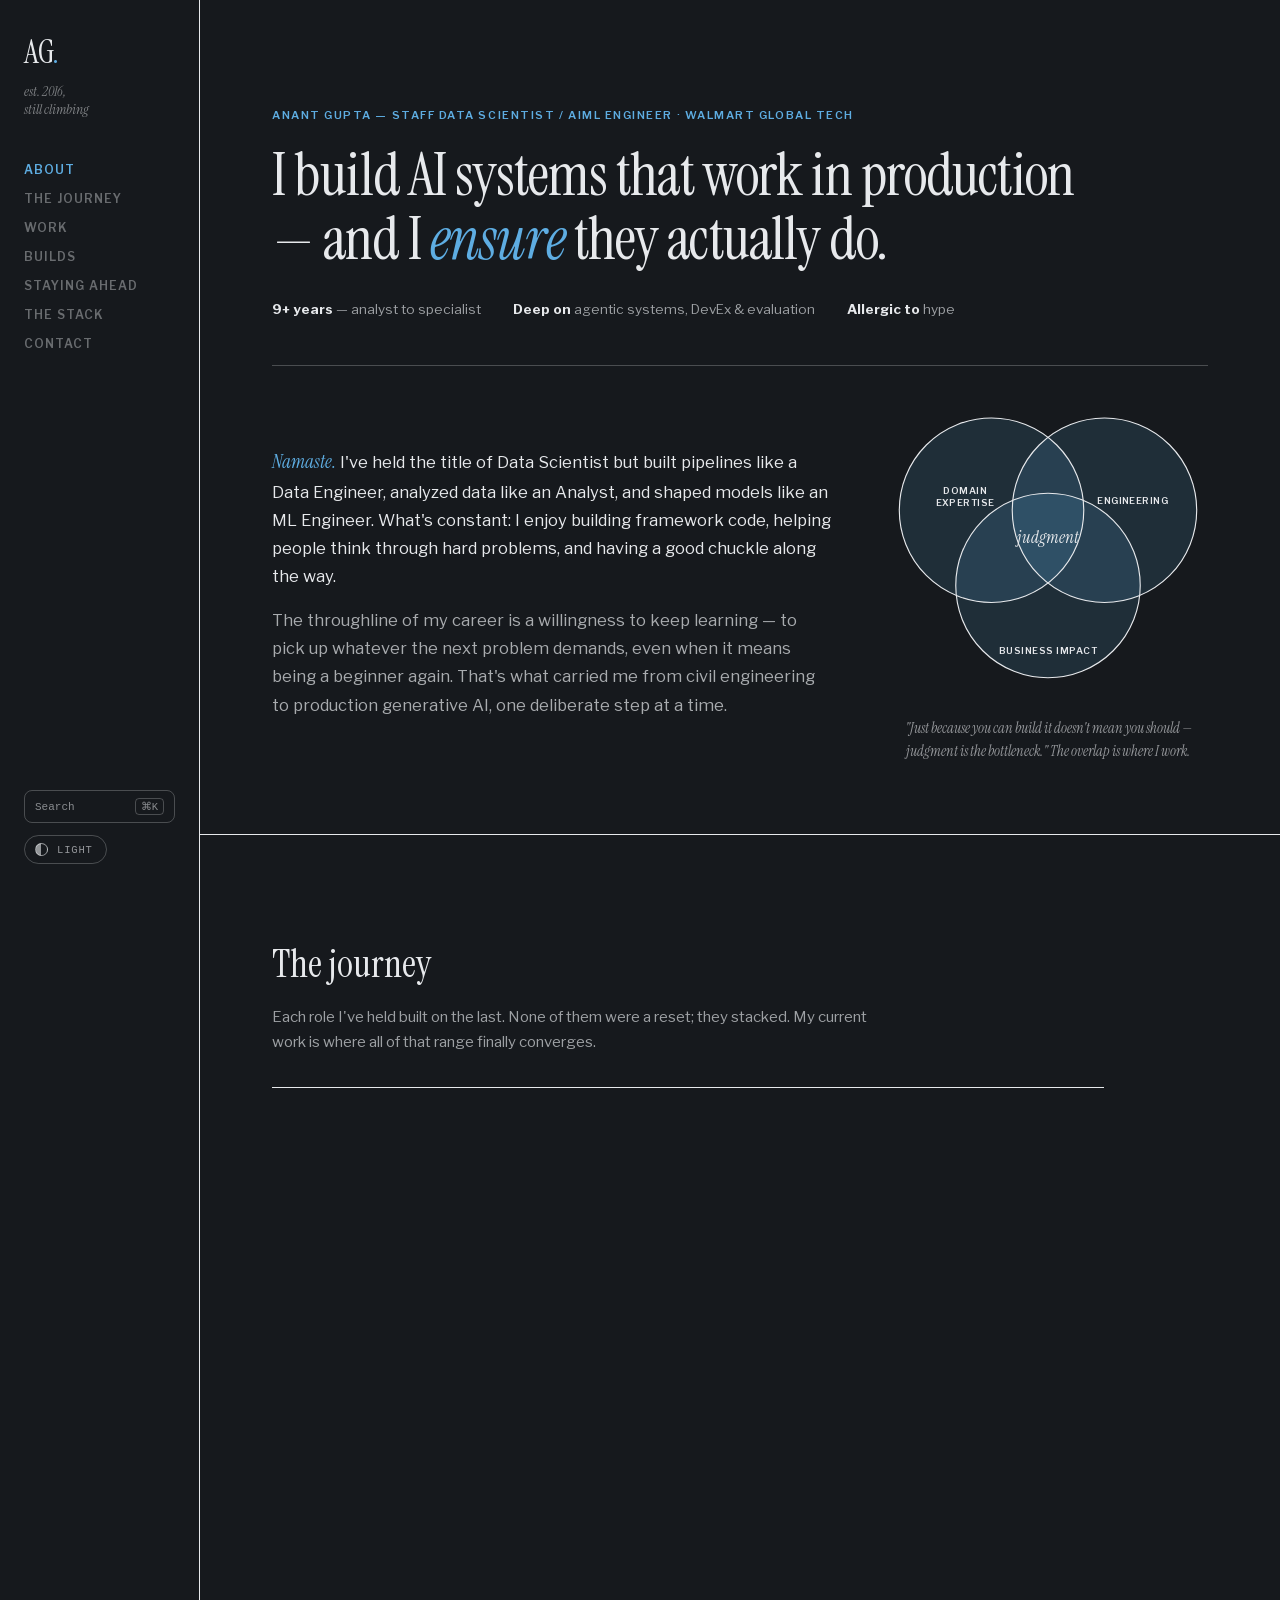
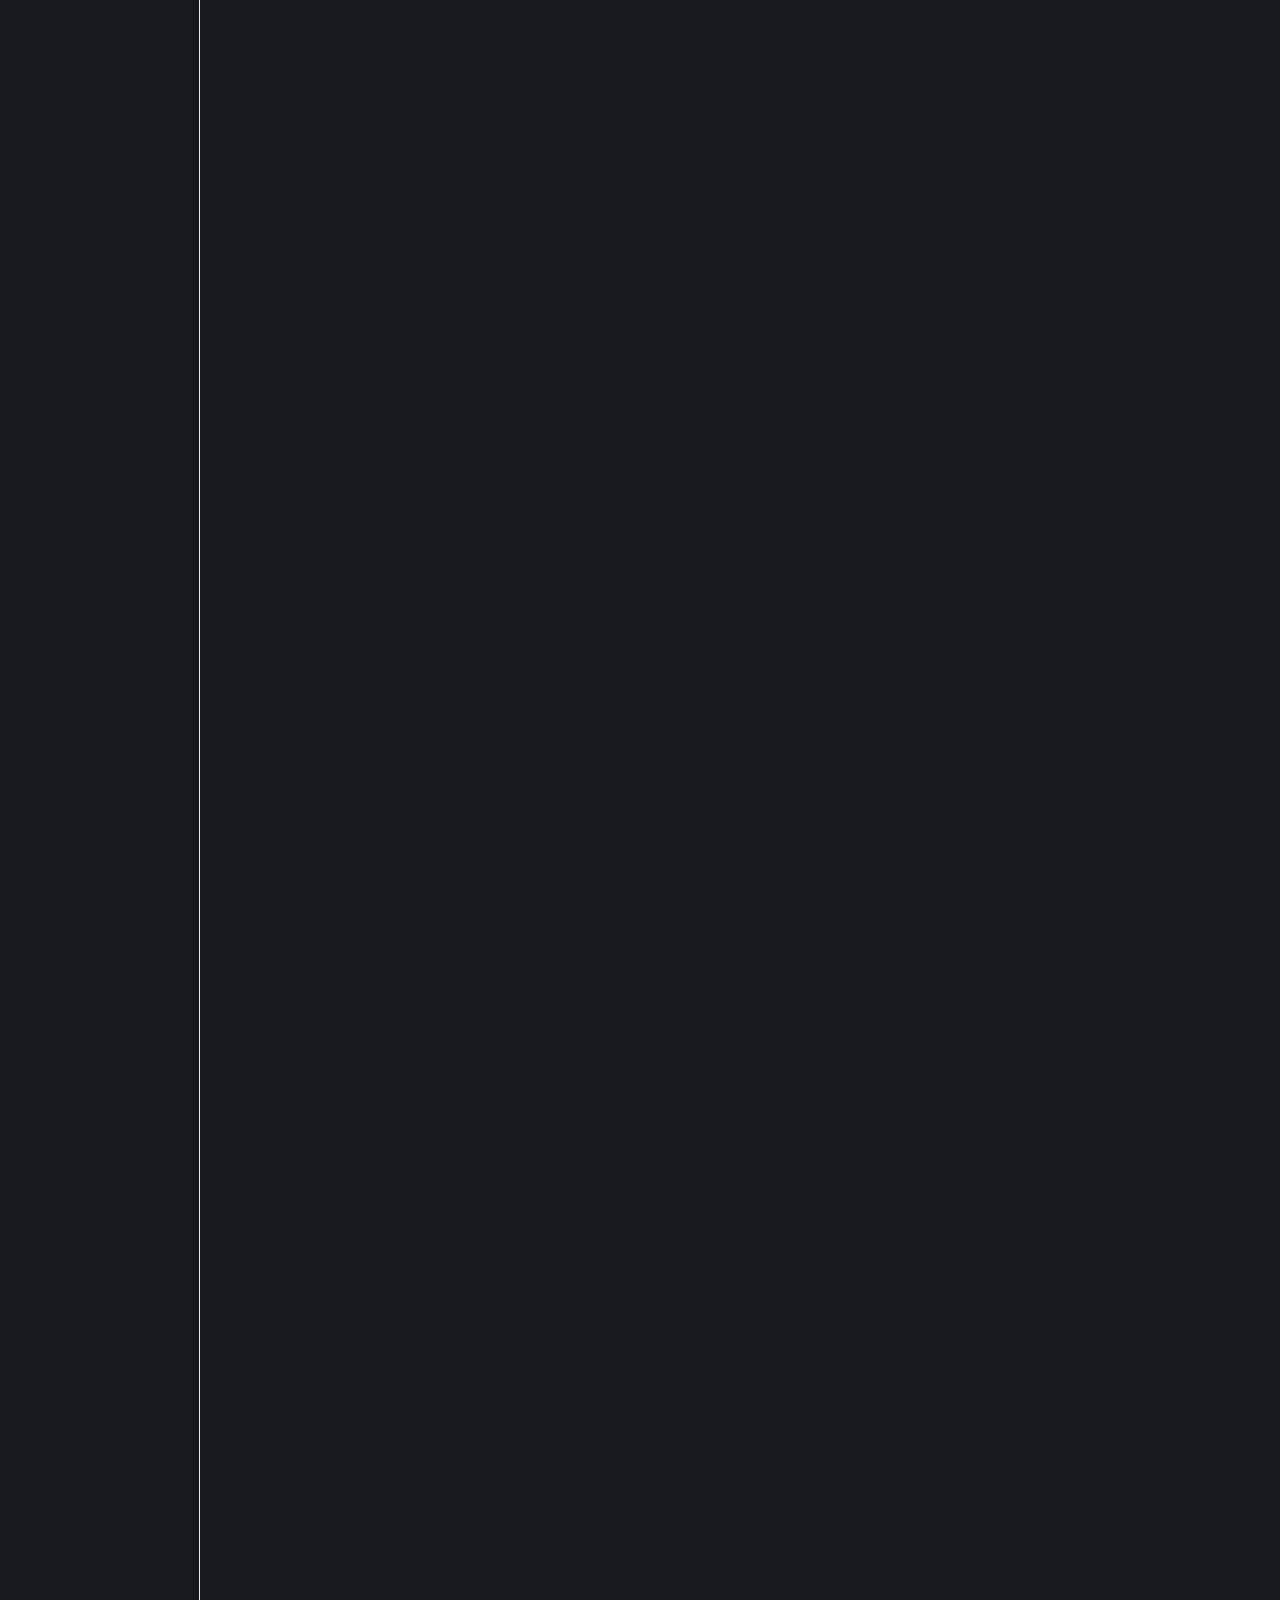
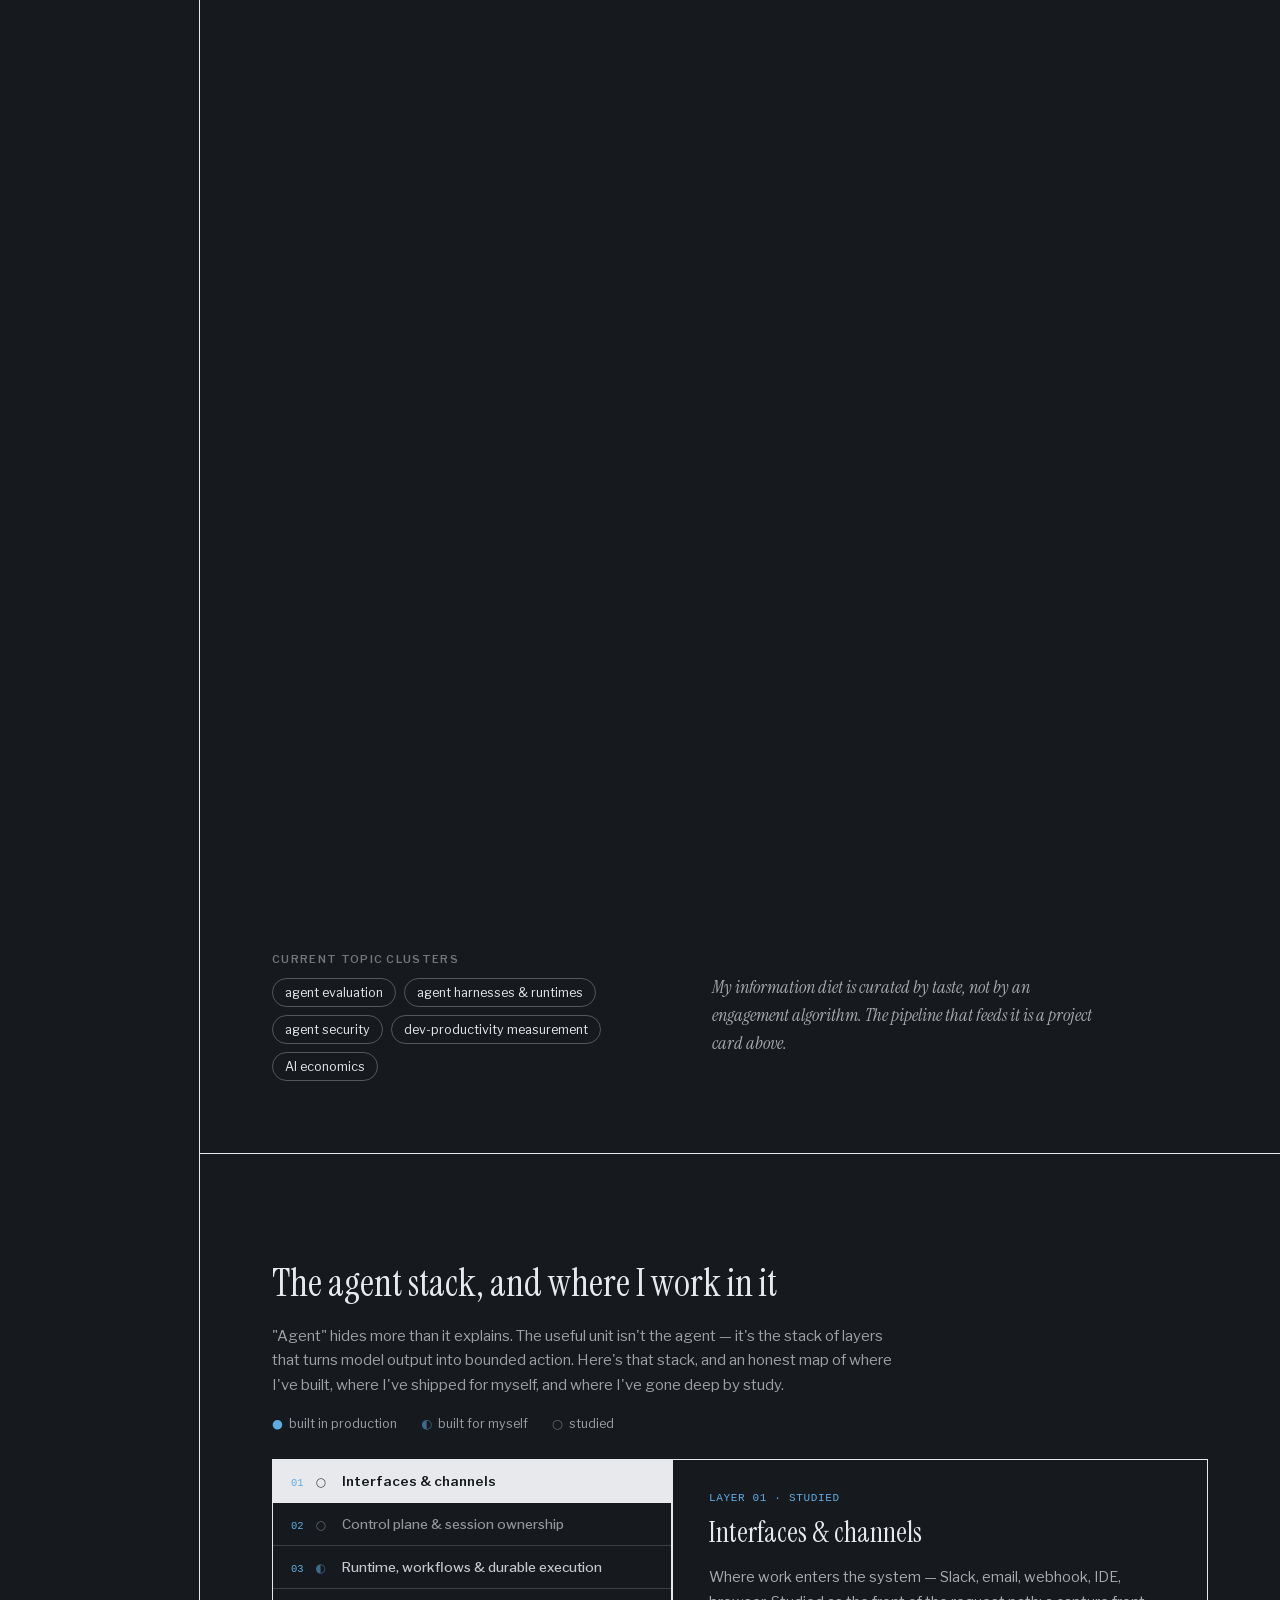
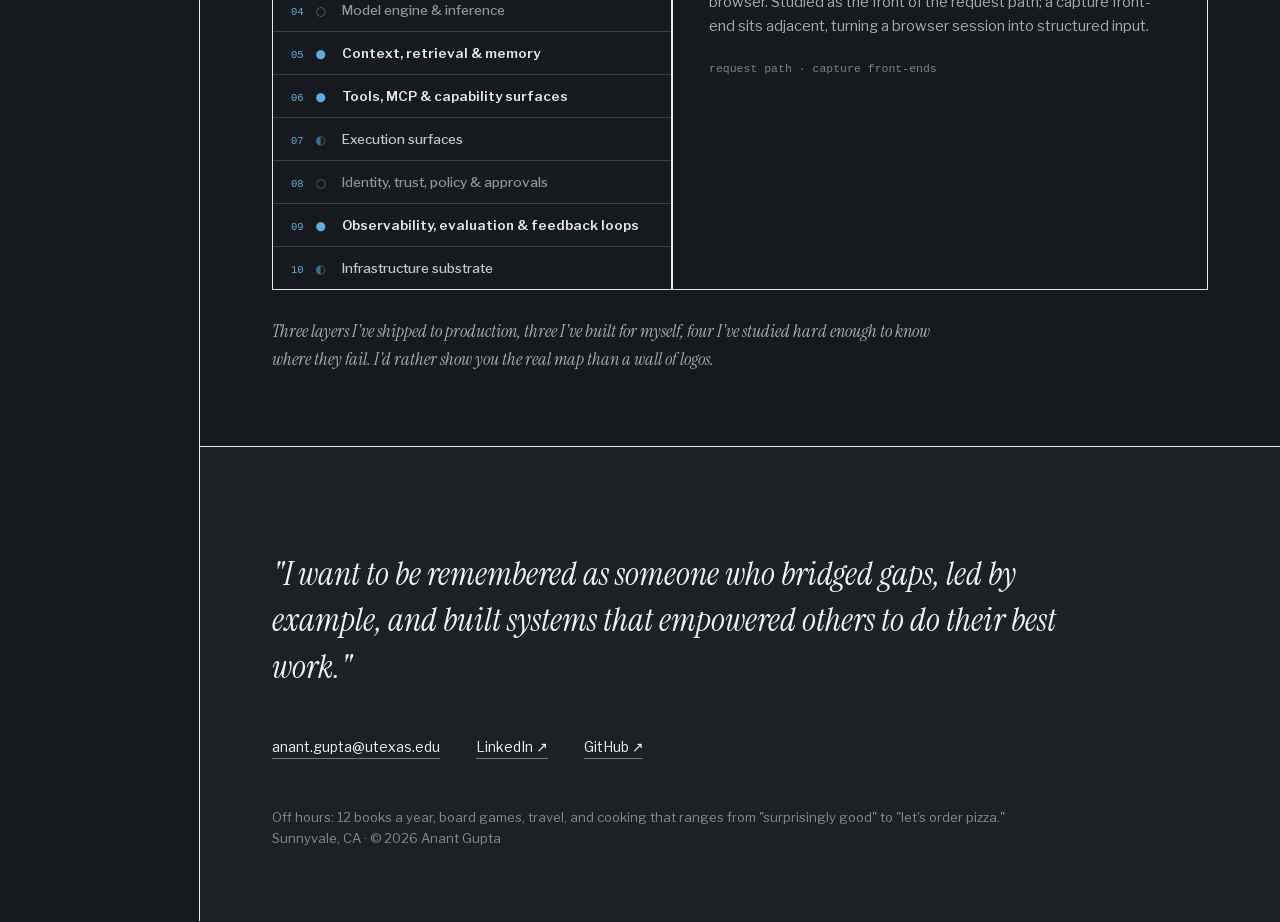
==== index.html @ 87870e69 "redesign(portfolio): remove section titles, merge Venn into About, drop How I Think, reverse-chron J" ====
<!DOCTYPE html>
<html lang="en">
<head>
  <meta charset="utf-8">
  <meta name="viewport" content="width=device-width, initial-scale=1">
  <title>Anant Gupta — Staff Data Scientist / AI Engineer</title>
  <meta name="description" content="Anant Gupta — Staff Data Scientist / AIML Engineer at Walmart Global Tech. I build AI systems that work in production, and ensure they actually do. Evaluation systems, LLM frameworks, agent orchestration.">
  <meta name="author" content="Anant Gupta">

  <meta property="og:type" content="website">
  <meta property="og:title" content="Anant Gupta — Staff Data Scientist / AI Engineer">
  <meta property="og:description" content="I build AI systems that work in production — and I ensure they actually do.">
  <meta property="og:url" content="https://anant-gupta-utexas.github.io/">
  <meta name="twitter:card" content="summary">

  <link rel="canonical" href="https://anant-gupta-utexas.github.io/">
  <link rel="icon" href="assets/images/new_logo.png" type="image/png">

  <link rel="preload" href="assets/fonts/instrument-serif-normal-2.woff2" as="font" type="font/woff2" crossorigin>
  <link rel="preload" href="assets/fonts/libre-franklin-normal-2.woff2" as="font" type="font/woff2" crossorigin>
  <link rel="stylesheet" href="assets/css/style.css?v=20260723a">
  <script>
    // Set theme before first paint to avoid a flash. A returning visitor's
    // saved choice wins; otherwise the site defaults to dark.
    (function () {
      try {
        var saved = localStorage.getItem('theme');
        var dark = saved ? saved === 'dark' : true;
        if (dark) document.documentElement.setAttribute('data-theme', 'dark');
      } catch (e) {}
    })();
  </script>
</head>
<body>
<div class="app-shell" style="display:grid;grid-template-columns:200px 1fr;min-height:100vh">

<!-- ======= SIDEBAR ======= -->
<div class="sidebar" style="border-right:1px solid var(--ink)">
<div class="sidebar-inner" style="position:sticky;top:0;height:100vh;box-sizing:border-box;padding:36px 24px;display:flex;flex-direction:column">
  <a href="#s-about" style="font-family:'Instrument Serif',serif;font-size:32px;line-height:1;letter-spacing:-.01em">AG<span style="color:var(--accent)">.</span></a>
  <div class="sidebar-tagline" style="margin-top:14px;font-family:'Instrument Serif',serif;font-style:italic;font-size:14px;color:rgba(var(--ink-rgb),.5)">est. 2016,<br>still climbing</div>
  <nav style="display:flex;flex-direction:column;gap:14px;margin-top:44px;font-size:12px;font-weight:600;letter-spacing:.08em;text-transform:uppercase">
    <a href="#s-about" class="nav-link" data-nav="s-about" style="transition:color .2s">About</a>
    <a href="#s-climb" class="nav-link" data-nav="s-climb" style="transition:color .2s">The Journey</a>
    <a href="#s-work" class="nav-link" data-nav="s-work" style="transition:color .2s">Work</a>
    <a href="#s-builds" class="nav-link" data-nav="s-builds" style="transition:color .2s">Builds</a>
    <a href="#s-ahead" class="nav-link" data-nav="s-ahead" style="transition:color .2s">Staying Ahead</a>
    <a href="#s-stack" class="nav-link" data-nav="s-stack" style="transition:color .2s">The Stack</a>
    <a href="#s-contact" class="nav-link" data-nav="s-contact" style="transition:color .2s">Contact</a>
  </nav>
  <button type="button" id="cmdk-open" class="cmdk-hint" style="margin-top:auto" aria-label="Open command palette">
    <span>Search</span><kbd>⌘K</kbd>
  </button>
  <button type="button" id="theme-toggle" class="theme-toggle" aria-label="Toggle dark mode" title="Toggle theme (light / dark)">
    <span class="theme-toggle-icon" aria-hidden="true"></span>
    <span class="theme-toggle-label">Dark</span>
  </button>
</div>
</div>

<!-- ======= MAIN ======= -->
<div style="min-width:0">

<!-- 01 ABOUT / HERO -->
<section id="s-about" data-screen-label="About" style="padding:96px 72px 72px;border-bottom:1px solid var(--ink);animation:fadeUp .7s ease both" data-num="01">
  <div style="font-size:11px;font-weight:600;letter-spacing:.14em;text-transform:uppercase;color:var(--accent)">Anant Gupta — Staff Data Scientist / AIML Engineer · Walmart Global Tech</div>
  <h1 style="font-family:'Instrument Serif',serif;font-weight:400;font-size:clamp(42px,4.6vw,62px);line-height:1.08;letter-spacing:-.015em;margin:22px 0 0;max-width:14em">I build AI systems that work in production — and I <em style="color:var(--accent)">ensure</em> they actually do.</h1>
  <div style="display:flex;flex-wrap:wrap;gap:32px;margin-top:30px;font-size:13.5px;color:rgba(var(--ink-rgb),.65)">
    <span><strong style="color:var(--ink)">9+ years</strong> — analyst to specialist</span>
    <span><strong style="color:var(--ink)">Deep on</strong> agentic systems, DevEx &amp; evaluation</span>
    <span><strong style="color:var(--ink)">Allergic to</strong> hype</span>
  </div>
  <div class="about-venn" style="display:grid;grid-template-columns:minmax(0,1fr) 320px;gap:56px;max-width:60em;margin-top:48px;border-top:1px solid rgba(var(--ink-rgb),.25);padding-top:36px;align-items:center">
    <div>
      <p style="font-size:16.5px;line-height:1.7;margin:0"><em style="font-family: &quot;Instrument Serif&quot;, serif; font-size: 19px; color: var(--accent);">Namaste.</em> I've held the title of Data Scientist but built pipelines like a Data Engineer, analyzed data like an Analyst, and shaped models like an ML Engineer. What's constant: I enjoy building framework code, helping people think through hard problems, and having a good chuckle along the way.</p>
      <p style="font-size:16.5px;line-height:1.7;margin:16px 0 0;color:rgba(var(--ink-rgb),.7)">The throughline of my career is a willingness to keep learning — to pick up whatever the next problem demands, even when it means being a beginner again. That's what carried me from civil engineering to production generative AI, one deliberate step at a time.</p>
    </div>
    <div style="display:flex;flex-direction:column;gap:14px">
      <svg viewBox="0 0 340 320" style="width:100%;height:auto;overflow:visible">
        <circle cx="110" cy="115" r="98" fill="var(--accent-11)"></circle>
        <circle cx="230" cy="115" r="98" fill="var(--accent-11)"></circle>
        <circle cx="170" cy="195" r="98" fill="var(--accent-11)"></circle>
        <circle cx="110" cy="115" r="98" fill="none" stroke="var(--ink)" stroke-width="1.2"></circle>
        <circle cx="230" cy="115" r="98" fill="none" stroke="var(--ink)" stroke-width="1.2"></circle>
        <circle cx="170" cy="195" r="98" fill="none" stroke="var(--ink)" stroke-width="1.2"></circle>
        <text x="82" y="98" font-family="Libre Franklin" font-weight="600" font-size="10" fill="var(--ink)" text-anchor="middle" letter-spacing="0.5">DOMAIN</text>
        <text x="82" y="111" font-family="Libre Franklin" font-weight="600" font-size="10" fill="var(--ink)" text-anchor="middle" letter-spacing="0.5">EXPERTISE</text>
        <text x="260" y="108" font-family="Libre Franklin" font-weight="600" font-size="10" fill="var(--ink)" text-anchor="middle" letter-spacing="0.5">ENGINEERING</text>
        <text x="170" y="268" font-family="Libre Franklin" font-weight="600" font-size="10" fill="var(--ink)" text-anchor="middle" letter-spacing="0.5">BUSINESS IMPACT</text>
        <text x="170" y="150" font-family="Instrument Serif" font-style="italic" font-size="18" fill="var(--ink)" text-anchor="middle">judgment</text>
      </svg>
      <div style="font-family:'Instrument Serif',serif;font-style:italic;font-size:14.5px;line-height:1.55;color:rgba(var(--ink-rgb),.6);text-align:center;max-width:26em;margin:0 auto">"Just because you can build it doesn't mean you should — judgment is the bottleneck." The overlap is where I work.</div>
    </div>
  </div>
</section>

<!-- 02 THE JOURNEY -->
<section id="s-climb" data-screen-label="The Journey" style="padding:64px 72px 72px;border-bottom:1px solid var(--ink)" data-num="02">
  <h2 style="font-family:'Instrument Serif',serif;font-weight:400;font-size:38px;margin:0">The journey</h2>
  <p style="font-size:15px;line-height:1.65;color:rgba(var(--ink-rgb),.65);margin:16px 0 0;max-width:40em">Each role I've held built on the last. None of them were a reset; they stacked. My current work is where all of that range finally converges.</p>
  <div style="display:flex;flex-direction:column;margin-top:32px;max-width:52em">
    <div style="display:grid;grid-template-columns:120px 1fr;gap:28px;padding:18px 0;border-top:1px solid var(--ink)">
      <div><div style="font-family:'Instrument Serif',serif;font-style:italic;font-size:15px;color:var(--accent)">Now</div><div style="font-size:11px;font-weight:600;letter-spacing:.1em;color:rgba(var(--ink-rgb),.45);margin-top:4px">→ L4 · SPECIALIST</div></div>
      <div>
        <div style="font-weight:600;font-size:16px">The LLM chapter — the frontier meets the measurement instinct.</div>
        <div style="font-family:'Instrument Serif',serif;font-style:italic;font-size:14.5px;color:rgba(var(--ink-rgb),.6);margin-top:5px">Going deep on agentic systems, evaluation, and human-in-the-loop orchestration.</div>
      </div>
    </div>
    <div style="display:grid;grid-template-columns:120px 1fr;gap:28px;padding:18px 0;border-top:1px solid rgba(var(--ink-rgb),.25)">
      <div><div style="font-family:'Instrument Serif',serif;font-style:italic;font-size:15px;color:var(--accent)">2022–</div><div style="font-size:11px;font-weight:600;letter-spacing:.1em;color:rgba(var(--ink-rgb),.45);margin-top:4px">L3 · ARCHITECT</div></div>
      <div>
        <div style="font-weight:600;font-size:16px">A mentor reset the whole trajectory with one idea.</div>
        <div style="border-left:2px solid var(--accent);padding-left:16px;margin-top:10px;font-family:'Instrument Serif',serif;font-style:italic;font-size:17px;line-height:1.45;color:var(--ink)">"ML without operations and engineering is just research with zero business value. Engineering is a one-time investment that compounds forever."</div>
        <div style="font-family:'Instrument Serif',serif;font-style:italic;font-size:14.5px;color:rgba(var(--ink-rgb),.6);margin-top:8px">Realized engineering skills are force multipliers.</div>
      </div>
    </div>
    <div style="display:grid;grid-template-columns:120px 1fr;gap:28px;padding:18px 0;border-top:1px solid rgba(var(--ink-rgb),.25)">
      <div><div style="font-family:'Instrument Serif',serif;font-style:italic;font-size:15px;color:var(--accent)">2020–22</div><div style="font-size:11px;font-weight:600;letter-spacing:.1em;color:rgba(var(--ink-rgb),.45);margin-top:4px">L2 · DATA SCIENTIST</div></div>
      <div>
        <div style="font-weight:600;font-size:16px">Healthcare analytics, plus an intense analytics master's at UT Austin.</div>
        <div style="font-family:'Instrument Serif',serif;font-style:italic;font-size:14.5px;color:rgba(var(--ink-rgb),.6);margin-top:5px">POCs teach; only production creates value. Learnt to bridge that gap.</div>
      </div>
    </div>
    <div style="display:grid;grid-template-columns:120px 1fr;gap:28px;padding:18px 0;border-top:1px solid rgba(var(--ink-rgb),.25)">
      <div><div style="font-family:'Instrument Serif',serif;font-style:italic;font-size:15px;color:var(--accent)">2016–19</div><div style="font-size:11px;font-weight:600;letter-spacing:.1em;color:rgba(var(--ink-rgb),.45);margin-top:4px">L1 · ANALYST</div></div>
      <div>
        <div style="font-weight:600;font-size:16px">Learned the craft in fast, chaotic digital-marketing analytics.</div>
        <div style="font-family:'Instrument Serif',serif;font-style:italic;font-size:14.5px;color:rgba(var(--ink-rgb),.6);margin-top:5px">The next door usually opens through people — stay connected.</div>
      </div>
    </div>
    <div style="display:grid;grid-template-columns:120px 1fr;gap:28px;padding:18px 0;border-top:1px solid rgba(var(--ink-rgb),.25);border-bottom:1px solid var(--ink)">
      <div><div style="font-family:'Instrument Serif',serif;font-style:italic;font-size:15px;color:var(--accent)">2016</div><div style="font-size:11px;font-weight:600;letter-spacing:.1em;color:rgba(var(--ink-rgb),.45);margin-top:4px">THE PIVOT</div></div>
      <div>
        <div style="font-weight:600;font-size:16px">Trained as a civil engineer. Chose to start over.</div>
        <div style="font-family:'Instrument Serif',serif;font-style:italic;font-size:14.5px;color:rgba(var(--ink-rgb),.6);margin-top:5px">Be willing to be a beginner again if the challenge is worth it.</div>
      </div>
    </div>
  </div>
</section>

<!-- 04 WORK -->
<section id="s-work" data-screen-label="Work" style="padding:64px 72px 72px;border-bottom:1px solid var(--ink)" data-num="03">
  <h2 style="font-family:'Instrument Serif',serif;font-weight:400;font-size:38px;margin:0">What I've built professionally</h2>
  <p style="font-size:15.5px;line-height:1.7;color:rgba(var(--ink-rgb),.7);margin:18px 0 0;max-width:44em">Over 9+ years I've gone from operations analytics to building production generative-AI platforms at enterprise scale — evaluation systems, LLM frameworks used across teams, and automated analysis tools that put AI-generated insight directly in front of decision-makers. The common thread: I build AI that has to work in production, that other people can build on, and that we can actually measure. Research that can't ship doesn't interest me.</p>
  <div style="display:flex;flex-direction:column;margin-top:36px">
    <div style="display:grid;grid-template-columns:1fr 300px;gap:40px;padding:24px 0;border-top:1px solid var(--ink)">
      <div>
        <div style="font-weight:600;font-size:16.5px">A production evaluation platform for generative-AI systems.</div>
        <div style="font-size:14px;line-height:1.65;color:rgba(var(--ink-rgb),.65);margin-top:6px">Replaced slow, subjective, manual testing with automated, objective, continuously-run evaluation wired into the delivery pipeline — quality measured on every change instead of guessed at, now foundational to how AI ships across the org.</div>
      </div>
      <div style="font-family:ui-monospace,Menlo,monospace;font-size:11.5px;line-height:1.8;color:rgba(var(--ink-rgb),.55)">distributed systems · async jobs · LLM-as-judge · retrieval quality · CI/CD · platform engineering</div>
    </div>
    <div style="display:grid;grid-template-columns:1fr 300px;gap:40px;padding:24px 0;border-top:1px solid rgba(var(--ink-rgb),.25)">
      <div>
        <div style="font-weight:600;font-size:16.5px">A root cause analysis framework that turns detection into action — at company scale.</div>
        <div style="font-size:14px;line-height:1.65;color:rgba(var(--ink-rgb),.65);margin-top:6px">Built the framework that lets domain teams (pricing, replenishment, space) compose end-to-end workflows: detect an anomalous business signal, quantify what caused it, recommend the corrective action, keep a human-in-the-loop on the risky ones.</div>
      </div>
      <div style="font-family:ui-monospace,Menlo,monospace;font-size:11.5px;line-height:1.8;color:rgba(var(--ink-rgb),.55)">anomaly detection · causal attribution · agent orchestration · audit &amp; traceability · human-in-the-loop</div>
    </div>
    <div style="display:grid;grid-template-columns:1fr 300px;gap:40px;padding:24px 0;border-top:1px solid rgba(var(--ink-rgb),.25)">
      <div>
        <div style="font-weight:600;font-size:16.5px">A natural-language-to-data query engine that democratized data access.</div>
        <div style="font-size:14px;line-height:1.65;color:rgba(var(--ink-rgb),.65);margin-top:6px">Let non-technical employees query complex databases in plain language — cutting analytical bottlenecks, saving thousands of hours of manual work, and freeing data experts from repetitive support tasks for high-value strategic work.</div>
      </div>
      <div style="font-family:ui-monospace,Menlo,monospace;font-size:11.5px;line-height:1.8;color:rgba(var(--ink-rgb),.55)">text-to-SQL · self-service analytics · semantic layers</div>
    </div>
    <div style="display:grid;grid-template-columns:1fr 300px;gap:40px;padding:24px 0;border-top:1px solid rgba(var(--ink-rgb),.25);border-bottom:1px solid var(--ink)">
      <div>
        <div style="font-weight:600;font-size:16.5px">An LLM application framework adopted across multiple engineering teams.</div>
        <div style="font-size:14px;line-height:1.65;color:rgba(var(--ink-rgb),.65);margin-top:6px">Extracted common patterns from production AI systems into a shared framework — provider-abstracted inference, memory management, agent orchestration, observability baked in — so teams stopped rebuilding the same infrastructure.</div>
      </div>
      <div style="font-family:ui-monospace,Menlo,monospace;font-size:11.5px;line-height:1.8;color:rgba(var(--ink-rgb),.55)">framework design · developer experience · agent orchestration · observability</div>
    </div>
  </div>
  <p style="font-size:13px;line-height:1.6;color:rgba(var(--ink-rgb),.5);margin:20px 0 0;max-width:44em">The breadth beneath the depth: enterprise RAG on vector databases, a massive pipeline migration to distributed compute on cloud, A/B-testing frameworks and recommenders in marketing, healthcare risk-stratification modeling.</p>
</section>

<!-- 05 BUILDS -->
<section id="s-builds" data-screen-label="Builds" style="padding:64px 72px 72px;border-bottom:1px solid var(--ink)" data-num="04">
  <h2 style="font-family:'Instrument Serif',serif;font-weight:400;font-size:38px;margin:0">What I build personally</h2>
  <div style="font-family:'Instrument Serif',serif;font-style:italic;font-size:18px;color:rgba(var(--ink-rgb),.55);margin-top:14px">"Theory without practice is research; practice without production is a hobby."</div>
  <p style="font-size:15px;line-height:1.65;color:rgba(var(--ink-rgb),.65);margin:16px 0 0;max-width:42em">Small, instrumented systems for my own life and learning — one measurement layer, one orchestrator. Built because the problems are interesting and I want to stay sharp. Nobody assigned any of this.</p>
  <div style="display:grid;grid-template-columns:1fr 1fr;gap:0;margin-top:36px;border:1px solid var(--ink)">
    <div style="padding:28px;border-right:1px solid rgba(var(--ink-rgb),.25);border-bottom:1px solid rgba(var(--ink-rgb),.25)">
      <div style="display:flex;align-items:baseline;justify-content:space-between"><span style="font-family:'Instrument Serif',serif;font-size:24px">plumb</span><a href="https://github.com/anant-gupta-utexas/plumb" target="_blank" style="font-family:ui-monospace,Menlo,monospace;font-size:11px;color:var(--accent)">repo ↗</a></div>
      <div style="font-weight:600;font-size:14px;margin-top:10px">A measurement spine for multi-agent systems.</div>
      <div style="font-size:13.5px;line-height:1.6;color:rgba(var(--ink-rgb),.65);margin-top:6px">Four tables, two entry points; everything else is a query. Measures what telemetry tools miss — human acceptance, routing quality, handoff quality, cost-per-resolved-task. A failing production run becomes a regression test in one call.</div>
      <div style="font-family:'Instrument Serif',serif;font-style:italic;font-size:13.5px;color:rgba(var(--ink-rgb),.55);margin-top:10px">The whole design is an exercise in restraint.</div>
      <div style="font-family:ui-monospace,Menlo,monospace;font-size:11px;color:rgba(var(--ink-rgb),.5);margin-top:12px">Python · SQLite · Pydantic</div>
    </div>
    <div style="padding:28px;border-bottom:1px solid rgba(var(--ink-rgb),.25)">
      <div style="display:flex;align-items:baseline;justify-content:space-between"><span style="font-family:'Instrument Serif',serif;font-size:24px">atlas</span><a href="https://github.com/anant-gupta-utexas/atlas" target="_blank" style="font-family:ui-monospace,Menlo,monospace;font-size:11px;color:var(--accent)">repo ↗</a></div>
      <div style="font-weight:600;font-size:14px;margin-top:10px">A local-first agent orchestrator and task runtime.</div>
      <div style="font-size:13.5px;line-height:1.6;color:rgba(var(--ink-rgb),.65);margin-top:6px">First customer: a multi-stage dev workflow (research → spec → design → review → code) where every stage emits a measurement span — the pipeline measures itself end to end. Git worktrees as the code-gen boundary.</div>
      <div style="font-family:'Instrument Serif',serif;font-style:italic;font-size:13.5px;color:rgba(var(--ink-rgb),.55);margin-top:10px">Built to be measured, not just to run.</div>
      <div style="font-family:ui-monospace,Menlo,monospace;font-size:11px;color:rgba(var(--ink-rgb),.5);margin-top:12px">Python · CLI · SQLite · git worktrees</div>
    </div>
    <div style="padding:28px;border-right:1px solid rgba(var(--ink-rgb),.25)">
      <div style="display:flex;align-items:baseline;justify-content:space-between"><span style="font-family:'Instrument Serif',serif;font-size:24px">content-pipeline</span><a href="https://github.com/anant-gupta-utexas/content-pipeline" target="_blank" style="font-family:ui-monospace,Menlo,monospace;font-size:11px;color:var(--accent)">repo ↗</a></div>
      <div style="font-weight:600;font-size:14px;margin-top:10px">Curated ingestion for my knowledge base.</div>
      <div style="font-size:13.5px;line-height:1.6;color:rgba(var(--ink-rgb),.65);margin-top:6px">Capture → extract → classify: turns a deliberately-chosen information diet into structured, usable knowledge. Instrumented with plumb from day one.</div>
      <div style="font-family:'Instrument Serif',serif;font-style:italic;font-size:13.5px;color:rgba(var(--ink-rgb),.55);margin-top:10px">The engine behind curation over algorithmic reading.</div>
      <div style="font-family:ui-monospace,Menlo,monospace;font-size:11px;color:rgba(var(--ink-rgb),.5);margin-top:12px">Python · LLM classification · plumb-instrumented</div>
    </div>
    <div style="padding:28px">
      <div style="display:flex;align-items:baseline;justify-content:space-between"><span style="font-family:'Instrument Serif',serif;font-size:24px">slo-recommendation</span><a href="https://github.com/anant-gupta-utexas/slo-recommendation-engine" target="_blank" style="font-family:ui-monospace,Menlo,monospace;font-size:11px;color:var(--accent)">repo ↗</a></div>
      <div>
        <div>
          <div style="font-weight:600;font-size:14px;margin-top:10px">A GNN-based SLO recommender for microservice graphs.</div>
          <div style="font-size:13.5px;line-height:1.6;color:rgba(var(--ink-rgb),.65);margin-top:6px">Models service dependencies as a directed graph and trains a graph neural network to suggest achievable availability/latency SLOs with confidence. Production-shaped: metrics, structured logging, tracing, CI/CD.</div>
        </div>
        <div>
          <div style="font-family:'Instrument Serif',serif;font-style:italic;font-size:13.5px;color:rgba(var(--ink-rgb),.55);margin-top:10px">The research↔production bridge, made concrete — an ML-research-flavored technique wrapped in production engineering.</div>
          <div style="font-family:ui-monospace,Menlo,monospace;font-size:11px;color:rgba(var(--ink-rgb),.5);margin-top:12px">Python · FastAPI · PostgreSQL · GNN · OpenTelemetry</div>
        </div>
      </div>
    </div>
  </div>
  
  <div style="margin-top:28px">
    <div style="font-size:11px;font-weight:600;letter-spacing:.12em;text-transform:uppercase;color:rgba(var(--ink-rgb),.45)">Utilities &amp; templates</div>
    <div style="display:flex;flex-wrap:wrap;gap:10px;margin-top:12px">
      <a href="https://github.com/anant-gupta-utexas/ai-workx" target="_blank" style="font-family:ui-monospace,Menlo,monospace;font-size:12px;padding:8px 14px;border:1px solid rgba(var(--ink-rgb),.3);border-radius:999px;transition:border-color .2s" data-hv="hv1">ai-workx — Claude Code plugin marketplace ↗</a>
      <a href="https://github.com/anant-gupta-utexas/python-scaffolding" target="_blank" style="font-family:ui-monospace,Menlo,monospace;font-size:12px;padding:8px 14px;border:1px solid rgba(var(--ink-rgb),.3);border-radius:999px;transition:border-color .2s" data-hv="hv1">python-scaffolding ↗</a>
      <a href="https://github.com/anant-gupta-utexas/go-scaffolding" target="_blank" style="font-family:ui-monospace,Menlo,monospace;font-size:12px;padding:8px 14px;border:1px solid rgba(var(--ink-rgb),.3);border-radius:999px;transition:border-color .2s" data-hv="hv1">go-scaffolding ↗</a>
      <a href="https://github.com/anant-gupta-utexas/react-scaffolding" target="_blank" style="font-family:ui-monospace,Menlo,monospace;font-size:12px;padding:8px 14px;border:1px solid rgba(var(--ink-rgb),.3);border-radius:999px;transition:border-color .2s" data-hv="hv1">react-scaffolding ↗</a>
    </div>
  </div>
  
</section>

<!-- 06 STAYING AHEAD -->
<section id="s-ahead" data-screen-label="Staying Ahead" style="padding:64px 72px 72px;border-bottom:1px solid var(--ink)" data-num="05">
  <h2 style="font-family:'Instrument Serif',serif;font-weight:400;font-size:38px;margin:0">How I stay ahead</h2>
  <p style="font-size:15.5px;line-height:1.7;color:rgba(var(--ink-rgb),.7);margin:18px 0 0;max-width:44em">The field moves fast. My answer is a system, not a feed: a ~200-page personal knowledge base — inspired by Andrej Karpathy's practice of keeping a personal wiki — synthesized from the articles, papers, talks, and authors I <em>choose</em> to learn from. I ingest a source, distill it, cross-link it, and periodically re-weave the whole thing so the ideas stay connected.</p>
  <div style="display:flex;align-items:center;gap:0;margin-top:36px;flex-wrap:wrap">
    <div style="padding:16px 22px;border:1px solid var(--ink);font-family:ui-monospace,Menlo,monospace;font-size:12px;letter-spacing:.04em">SOURCES I TRUST</div>
    <div style="font-family:ui-monospace,Menlo,monospace;font-size:14px;padding:0 12px;color:var(--accent)">→</div>
    <div style="padding:16px 22px;border:1px solid var(--ink);font-family:ui-monospace,Menlo,monospace;font-size:12px;letter-spacing:.04em">CURATE</div>
    <div style="font-family:ui-monospace,Menlo,monospace;font-size:14px;padding:0 12px;color:var(--accent)">→</div>
    <div style="padding:16px 22px;border:1px solid var(--ink);font-family:ui-monospace,Menlo,monospace;font-size:12px;letter-spacing:.04em">DISTILL</div>
    <div style="font-family:ui-monospace,Menlo,monospace;font-size:14px;padding:0 12px;color:var(--accent)">→</div>
    <div style="padding:16px 22px;border:1px solid var(--ink);font-family:ui-monospace,Menlo,monospace;font-size:12px;letter-spacing:.04em">CONNECT</div>
    <div style="font-family:ui-monospace,Menlo,monospace;font-size:14px;padding:0 12px;color:var(--accent)">→</div>
    <div style="padding:16px 22px;border:1px solid var(--ink);background:var(--ink);color:var(--paper);font-family:ui-monospace,Menlo,monospace;font-size:12px;letter-spacing:.04em">BUILD</div>
  </div>
  <div style="display:grid;grid-template-columns:1fr 1fr;gap:48px;margin-top:36px;max-width:52em">
    <div>
      <div style="font-size:11px;font-weight:600;letter-spacing:.12em;text-transform:uppercase;color:rgba(var(--ink-rgb),.45)">Current topic clusters</div>
      <div style="display:flex;flex-wrap:wrap;gap:8px;margin-top:12px">
        <span style="font-size:12.5px;padding:6px 12px;border:1px solid rgba(var(--ink-rgb),.3);border-radius:999px">agent evaluation</span>
        <span style="font-size:12.5px;padding:6px 12px;border:1px solid rgba(var(--ink-rgb),.3);border-radius:999px">agent harnesses &amp; runtimes</span>
        <span style="font-size:12.5px;padding:6px 12px;border:1px solid rgba(var(--ink-rgb),.3);border-radius:999px">agent security</span>
        <span style="font-size:12.5px;padding:6px 12px;border:1px solid rgba(var(--ink-rgb),.3);border-radius:999px">dev-productivity measurement</span>
        <span style="font-size:12.5px;padding:6px 12px;border:1px solid rgba(var(--ink-rgb),.3);border-radius:999px">AI economics</span>
      </div>
    </div>
    <div style="font-family:'Instrument Serif',serif;font-style:italic;font-size:18px;line-height:1.55;color:rgba(var(--ink-rgb),.7);align-self:center">My information diet is curated by taste, not by an engagement algorithm. The pipeline that feeds it is a project card above.</div>
  </div>
</section>

<!-- 07 THE STACK -->
<section id="s-stack" data-screen-label="The Stack" style="padding:64px 72px 72px;border-bottom:1px solid var(--ink)" data-num="06">
  <h2 style="font-family:'Instrument Serif',serif;font-weight:400;font-size:38px;margin:0">The agent stack, and where I work in it</h2>
  <p style="font-size:15px;line-height:1.65;color:rgba(var(--ink-rgb),.65);margin:16px 0 0;max-width:42em">"Agent" hides more than it explains. The useful unit isn't the agent — it's the stack of layers that turns model output into bounded action. Here's that stack, and an honest map of where I've built, where I've shipped for myself, and where I've gone deep by study.</p>
  <div style="display:flex;flex-wrap:wrap;gap:24px;margin-top:18px;font-size:12.5px;color:rgba(var(--ink-rgb),.65)">
    <span><span style="color:var(--accent)">●</span>&nbsp; built in production</span>
    <span><span style="color:var(--accent-55)">◐</span>&nbsp; built for myself</span>
    <span><span style="color:rgba(var(--ink-rgb),.4)">○</span>&nbsp; studied</span>
  </div>
  <div class="layer-explorer" style="display:grid;grid-template-columns:minmax(260px,400px) minmax(320px,1fr);gap:0;margin-top:28px;border:1px solid var(--ink)">
    <div style="display:flex;flex-direction:column;border-right:1px solid var(--ink)">
      <div class="layer-list">
        <button type="button" class="layer-row" data-layer="0" data-tier="study" data-active="true">
          <span class="layer-num">01</span>
          <span class="layer-sym">○</span>
          <span class="layer-name">Interfaces &amp; channels</span>
        </button>
        <button type="button" class="layer-row" data-layer="1" data-tier="study">
          <span class="layer-num">02</span>
          <span class="layer-sym">○</span>
          <span class="layer-name">Control plane &amp; session ownership</span>
        </button>
        <button type="button" class="layer-row" data-layer="2" data-tier="self">
          <span class="layer-num">03</span>
          <span class="layer-sym">◐</span>
          <span class="layer-name">Runtime, workflows &amp; durable execution</span>
        </button>
        <button type="button" class="layer-row" data-layer="3" data-tier="study">
          <span class="layer-num">04</span>
          <span class="layer-sym">○</span>
          <span class="layer-name">Model engine &amp; inference</span>
        </button>
        <button type="button" class="layer-row" data-layer="4" data-tier="prod">
          <span class="layer-num">05</span>
          <span class="layer-sym">●</span>
          <span class="layer-name">Context, retrieval &amp; memory</span>
        </button>
        <button type="button" class="layer-row" data-layer="5" data-tier="prod">
          <span class="layer-num">06</span>
          <span class="layer-sym">●</span>
          <span class="layer-name">Tools, MCP &amp; capability surfaces</span>
        </button>
        <button type="button" class="layer-row" data-layer="6" data-tier="self">
          <span class="layer-num">07</span>
          <span class="layer-sym">◐</span>
          <span class="layer-name">Execution surfaces</span>
        </button>
        <button type="button" class="layer-row" data-layer="7" data-tier="study">
          <span class="layer-num">08</span>
          <span class="layer-sym">○</span>
          <span class="layer-name">Identity, trust, policy &amp; approvals</span>
        </button>
        <button type="button" class="layer-row" data-layer="8" data-tier="prod">
          <span class="layer-num">09</span>
          <span class="layer-sym">●</span>
          <span class="layer-name">Observability, evaluation &amp; feedback loops</span>
        </button>
        <button type="button" class="layer-row" data-layer="9" data-tier="self">
          <span class="layer-num">10</span>
          <span class="layer-sym">◐</span>
          <span class="layer-name">Infrastructure substrate</span>
        </button>
      </div>
    </div>
          <div class="layer-detail" id="layer-detail">
        <div class="layer-detail-meta">LAYER <span data-field="num">01</span> · <span data-field="tier">STUDIED</span></div>
        <div class="layer-detail-name" data-field="name">Interfaces &amp; channels</div>
        <p class="layer-detail-body" data-field="body">Where work enters the system — Slack, email, webhook, IDE, browser. Studied as the front of the request path; a capture front-end sits adjacent, turning a browser session into structured input.</p>
        <div class="layer-detail-tags" data-field="tags">request path · capture front-ends</div>
      </div>
    </div>
  <p style="font-family:'Instrument Serif',serif;font-style:italic;font-size:18px;line-height:1.55;color:rgba(var(--ink-rgb),.7);margin:28px 0 0;max-width:38em">Three layers I've shipped to production, three I've built for myself, four I've studied hard enough to know where they fail. I'd rather show you the real map than a wall of logos.</p>
</section>

<!-- CONTACT -->
<section id="s-contact" data-screen-label="Contact" style="padding:72px;background:var(--ink-fixed);color:var(--paper-fixed)" data-num="07">
  <div style="font-family:'Instrument Serif',serif;font-style:italic;font-size:clamp(24px,2.6vw,34px);line-height:1.4;max-width:24em">"I want to be remembered as someone who bridged gaps, led by example, and built systems that empowered others to do their best work."</div>
  <div style="display:flex;flex-wrap:wrap;gap:36px;margin-top:48px;font-size:14px">
    <a href="mailto:anant.gupta@utexas.edu" style="color:var(--paper-fixed);border-bottom:1px solid rgba(var(--paper-fixed-rgb),.4);padding-bottom:3px" data-hv="hv2">anant.gupta@utexas.edu</a>
    <a href="https://linkedin.com/in/anant-utexas" target="_blank" style="color:var(--paper-fixed);border-bottom:1px solid rgba(var(--paper-fixed-rgb),.4);padding-bottom:3px" data-hv="hv2">LinkedIn ↗</a>
    <a href="https://github.com/anant-gupta-utexas" target="_blank" style="color:var(--paper-fixed);border-bottom:1px solid rgba(var(--paper-fixed-rgb),.4);padding-bottom:3px" data-hv="hv2">GitHub ↗</a>
  </div>
  <div style="font-size:13px;color:rgba(var(--paper-fixed-rgb),.5);margin-top:48px;line-height:1.6">Off hours: 12 books a year, board games, travel, and cooking that ranges from "surprisingly good" to "let's order pizza."<br>Sunnyvale, CA · © 2026 Anant Gupta</div>
</section>

</div>
</div>

  <!-- Command palette (⌘K / Ctrl+K) — progressive enhancement -->
  <div id="cmdk" class="cmdk" role="dialog" aria-modal="true" aria-label="Command palette" hidden>
    <div class="cmdk-box" role="combobox" aria-expanded="true" aria-haspopup="listbox">
      <input class="cmdk-input" type="text" placeholder="Jump to a section, open a repo…" autocomplete="off" spellcheck="false" aria-label="Command palette search">
      <ul class="cmdk-list" role="listbox" aria-label="Commands"></ul>
      <div class="cmdk-foot">
        <span><kbd>↑</kbd><kbd>↓</kbd> navigate</span>
        <span><kbd>↵</kbd> select</span>
        <span><kbd>esc</kbd> close</span>
      </div>
    </div>
  </div>
  <div id="cmdk-toast" class="cmdk-toast" role="status" aria-live="polite"></div>

  <!-- Layer dataset for the interactive stack explorer (progressive enhancement) -->
  <script id="layers-data" type="application/json">[{"name": "Interfaces & channels", "tier": "study", "body": "Where work enters the system \u2014 Slack, email, webhook, IDE, browser. Studied as the front of the request path; a capture front-end sits adjacent, turning a browser session into structured input.", "tags": "request path \u00b7 capture front-ends", "sym": "\u25cb", "label": "STUDIED"}, {"name": "Control plane & session ownership", "tier": "study", "body": "Which user, which session, which run owns this turn. The boundary I'm most careful to keep separate from authorization \u2014 session is not permission.", "tags": "session ownership \u00b7 run identity", "sym": "\u25cb", "label": "STUDIED"}, {"name": "Runtime, workflows & durable execution", "tier": "self", "body": "atlas \u2014 a local-first agent orchestrator and task runtime. A multi-stage dev workflow (research \u2192 spec \u2192 design \u2192 review \u2192 code) where every stage emits a measurement span and git worktrees are the code-gen boundary. Built to be measured, not just to run.", "tags": "durable execution \u00b7 retry/resume \u00b7 worktree isolation \u00b7 atlas", "sym": "\u25d0", "label": "BUILT FOR MYSELF"}, {"name": "Model engine & inference", "tier": "study", "body": "The one job the model owns: prepared request \u2192 output. Studied for provider abstraction and cost/latency trade-offs; the reason my professional framework was provider-abstracted from day one.", "tags": "provider abstraction \u00b7 cost/latency trade-offs", "sym": "\u25cb", "label": "STUDIED"}, {"name": "Context, retrieval & memory", "tier": "prod", "body": "Shipped enterprise RAG on vector databases; refactored a retrieval-augmented conversational system to cut model hops, sharpen determinism, and add telemetry at every inference boundary. Transcript, context, and memory kept as three separate things \u2014 in code and in language.", "tags": "enterprise RAG \u00b7 retrieval optimization \u00b7 memory management \u00b7 designing for determinism", "sym": "\u25cf", "label": "BUILT IN PRODUCTION"}, {"name": "Tools, MCP & capability surfaces", "tier": "prod", "body": "Authored an LLM framework adopted across engineering teams \u2014 provider-abstracted inference, agent orchestration, and capability surfaces with observability baked in. Also shipped a natural-language data query engine that exposes a semantic layer over governed datasets through an MCP tool layer \u2014 the capability surface is the semantic model, not raw SQL. I keep capability exposure and execution authority as separate concerns: a tool says what may be asked for, not what actually runs.", "tags": "framework design \u00b7 agent orchestration \u00b7 MCP \u00b7 semantic layers \u00b7 governed data access \u00b7 capability vs. execution", "sym": "\u25cf", "label": "BUILT IN PRODUCTION"}, {"name": "Execution surfaces", "tier": "self", "body": "Where the system actually acts \u2014 browser, shell, filesystem, external API. I favor deliberately read-only execution surfaces: a human navigates, the tool only reads, local-only, no phone-home. Good taste about blast radius.", "tags": "read-only by design \u00b7 sandboxed capture", "sym": "\u25d0", "label": "BUILT FOR MYSELF"}, {"name": "Identity, trust, policy & approvals", "tier": "study", "body": "Where side effects become real and a human decides whether an action proceeds. Mapped the threat landscape \u2014 prompt injection, system- vs model-level defenses, policy-as-code, sandboxing. Approval is not isolation; sensitive systems need both. A growing focus.", "tags": "prompt-injection defense \u00b7 policy-as-code \u00b7 approval gates", "sym": "\u25cb", "label": "STUDIED"}, {"name": "Observability, evaluation & feedback loops", "tier": "prod", "body": "Built a production evaluation platform for generative-AI systems \u2014 automated, objective, continuously-run eval wired into the delivery pipeline, before the org required it. Extended the instinct into the open with plumb, a measurement spine for multi-agent systems: four tables, two entry points, everything else a query. Observability gives evidence; evaluation turns evidence into judgment \u2014 I keep them distinct.", "tags": "eval-driven development \u00b7 LLM-as-judge \u00b7 trajectory vs. outcome \u00b7 pass^k \u00b7 plumb", "sym": "\u25cf", "label": "BUILT IN PRODUCTION"}, {"name": "Infrastructure substrate", "tier": "self", "body": "Every agent app inherits its substrate. Migrated a massive pipeline to distributed compute on cloud; every personal build runs on a shared SQLite measurement layer so the whole system is instrumented from the ground.", "tags": "distributed compute \u00b7 shared measurement layer", "sym": "\u25d0", "label": "BUILT FOR MYSELF"}]</script>
  <script src="assets/js/main.js?v=20260723a" defer></script>
</body>
</html>
---- assets/css/style.css ----
/* =====================================================================
   Anant Gupta — Portfolio
   Generated from the Claude Design source; self-contained, no CDN.
   Palette: ink #1d2126 · paper #f1f2f3 · accent oklch(0.52 0.11 240)
   Fonts: Instrument Serif (display) · Libre Franklin (body), self-hosted.
   ===================================================================== */

/* ---- Fonts (self-hosted WOFF2, subsetted by unicode-range) ---- */
@font-face {
  font-family: 'Instrument Serif';
  font-style: italic;
  font-weight: 400;
  font-display: swap;
  src: url("../fonts/instrument-serif-italic-1.woff2") format('woff2');
  unicode-range: U+0100-02BA, U+02BD-02C5, U+02C7-02CC, U+02CE-02D7, U+02DD-02FF, U+0304, U+0308, U+0329, U+1D00-1DBF, U+1E00-1E9F, U+1EF2-1EFF, U+2020, U+20A0-20AB, U+20AD-20C0, U+2113, U+2C60-2C7F, U+A720-A7FF;
}
@font-face {
  font-family: 'Instrument Serif';
  font-style: italic;
  font-weight: 400;
  font-display: swap;
  src: url("../fonts/instrument-serif-italic-2.woff2") format('woff2');
  unicode-range: U+0000-00FF, U+0131, U+0152-0153, U+02BB-02BC, U+02C6, U+02DA, U+02DC, U+0304, U+0308, U+0329, U+2000-206F, U+20AC, U+2122, U+2191, U+2193, U+2212, U+2215, U+FEFF, U+FFFD;
}
@font-face {
  font-family: 'Instrument Serif';
  font-style: normal;
  font-weight: 400;
  font-display: swap;
  src: url("../fonts/instrument-serif-normal-1.woff2") format('woff2');
  unicode-range: U+0100-02BA, U+02BD-02C5, U+02C7-02CC, U+02CE-02D7, U+02DD-02FF, U+0304, U+0308, U+0329, U+1D00-1DBF, U+1E00-1E9F, U+1EF2-1EFF, U+2020, U+20A0-20AB, U+20AD-20C0, U+2113, U+2C60-2C7F, U+A720-A7FF;
}
@font-face {
  font-family: 'Instrument Serif';
  font-style: normal;
  font-weight: 400;
  font-display: swap;
  src: url("../fonts/instrument-serif-normal-2.woff2") format('woff2');
  unicode-range: U+0000-00FF, U+0131, U+0152-0153, U+02BB-02BC, U+02C6, U+02DA, U+02DC, U+0304, U+0308, U+0329, U+2000-206F, U+20AC, U+2122, U+2191, U+2193, U+2212, U+2215, U+FEFF, U+FFFD;
}
@font-face {
  font-family: 'Libre Franklin';
  font-style: italic;
  font-weight: 400;
  font-display: swap;
  src: url("../fonts/libre-franklin-italic-1.woff2") format('woff2');
  unicode-range: U+0460-052F, U+1C80-1C8A, U+20B4, U+2DE0-2DFF, U+A640-A69F, U+FE2E-FE2F;
}
@font-face {
  font-family: 'Libre Franklin';
  font-style: italic;
  font-weight: 400;
  font-display: swap;
  src: url("../fonts/libre-franklin-italic-2.woff2") format('woff2');
  unicode-range: U+0301, U+0400-045F, U+0490-0491, U+04B0-04B1, U+2116;
}
@font-face {
  font-family: 'Libre Franklin';
  font-style: italic;
  font-weight: 400;
  font-display: swap;
  src: url("../fonts/libre-franklin-italic-3.woff2") format('woff2');
  unicode-range: U+0102-0103, U+0110-0111, U+0128-0129, U+0168-0169, U+01A0-01A1, U+01AF-01B0, U+0300-0301, U+0303-0304, U+0308-0309, U+0323, U+0329, U+1EA0-1EF9, U+20AB;
}
@font-face {
  font-family: 'Libre Franklin';
  font-style: italic;
  font-weight: 400;
  font-display: swap;
  src: url("../fonts/libre-franklin-italic-4.woff2") format('woff2');
  unicode-range: U+0100-02BA, U+02BD-02C5, U+02C7-02CC, U+02CE-02D7, U+02DD-02FF, U+0304, U+0308, U+0329, U+1D00-1DBF, U+1E00-1E9F, U+1EF2-1EFF, U+2020, U+20A0-20AB, U+20AD-20C0, U+2113, U+2C60-2C7F, U+A720-A7FF;
}
@font-face {
  font-family: 'Libre Franklin';
  font-style: italic;
  font-weight: 400;
  font-display: swap;
  src: url("../fonts/libre-franklin-italic-5.woff2") format('woff2');
  unicode-range: U+0000-00FF, U+0131, U+0152-0153, U+02BB-02BC, U+02C6, U+02DA, U+02DC, U+0304, U+0308, U+0329, U+2000-206F, U+20AC, U+2122, U+2191, U+2193, U+2212, U+2215, U+FEFF, U+FFFD;
}
@font-face {
  font-family: 'Libre Franklin';
  font-style: normal;
  font-weight: 400;
  font-display: swap;
  src: url("../fonts/libre-franklin-normal-1.woff2") format('woff2');
  unicode-range: U+0460-052F, U+1C80-1C8A, U+20B4, U+2DE0-2DFF, U+A640-A69F, U+FE2E-FE2F;
}
@font-face {
  font-family: 'Libre Franklin';
  font-style: normal;
  font-weight: 400;
  font-display: swap;
  src: url("../fonts/libre-franklin-normal-2.woff2") format('woff2');
  unicode-range: U+0301, U+0400-045F, U+0490-0491, U+04B0-04B1, U+2116;
}
@font-face {
  font-family: 'Libre Franklin';
  font-style: normal;
  font-weight: 400;
  font-display: swap;
  src: url("../fonts/libre-franklin-normal-3.woff2") format('woff2');
  unicode-range: U+0102-0103, U+0110-0111, U+0128-0129, U+0168-0169, U+01A0-01A1, U+01AF-01B0, U+0300-0301, U+0303-0304, U+0308-0309, U+0323, U+0329, U+1EA0-1EF9, U+20AB;
}
@font-face {
  font-family: 'Libre Franklin';
  font-style: normal;
  font-weight: 400;
  font-display: swap;
  src: url("../fonts/libre-franklin-normal-4.woff2") format('woff2');
  unicode-range: U+0100-02BA, U+02BD-02C5, U+02C7-02CC, U+02CE-02D7, U+02DD-02FF, U+0304, U+0308, U+0329, U+1D00-1DBF, U+1E00-1E9F, U+1EF2-1EFF, U+2020, U+20A0-20AB, U+20AD-20C0, U+2113, U+2C60-2C7F, U+A720-A7FF;
}
@font-face {
  font-family: 'Libre Franklin';
  font-style: normal;
  font-weight: 400;
  font-display: swap;
  src: url("../fonts/libre-franklin-normal-5.woff2") format('woff2');
  unicode-range: U+0000-00FF, U+0131, U+0152-0153, U+02BB-02BC, U+02C6, U+02DA, U+02DC, U+0304, U+0308, U+0329, U+2000-206F, U+20AC, U+2122, U+2191, U+2193, U+2212, U+2215, U+FEFF, U+FFFD;
}
@font-face {
  font-family: 'Libre Franklin';
  font-style: normal;
  font-weight: 500;
  font-display: swap;
  src: url("../fonts/libre-franklin-normal-1.woff2") format('woff2');
  unicode-range: U+0460-052F, U+1C80-1C8A, U+20B4, U+2DE0-2DFF, U+A640-A69F, U+FE2E-FE2F;
}
@font-face {
  font-family: 'Libre Franklin';
  font-style: normal;
  font-weight: 500;
  font-display: swap;
  src: url("../fonts/libre-franklin-normal-2.woff2") format('woff2');
  unicode-range: U+0301, U+0400-045F, U+0490-0491, U+04B0-04B1, U+2116;
}
@font-face {
  font-family: 'Libre Franklin';
  font-style: normal;
  font-weight: 500;
  font-display: swap;
  src: url("../fonts/libre-franklin-normal-3.woff2") format('woff2');
  unicode-range: U+0102-0103, U+0110-0111, U+0128-0129, U+0168-0169, U+01A0-01A1, U+01AF-01B0, U+0300-0301, U+0303-0304, U+0308-0309, U+0323, U+0329, U+1EA0-1EF9, U+20AB;
}
@font-face {
  font-family: 'Libre Franklin';
  font-style: normal;
  font-weight: 500;
  font-display: swap;
  src: url("../fonts/libre-franklin-normal-4.woff2") format('woff2');
  unicode-range: U+0100-02BA, U+02BD-02C5, U+02C7-02CC, U+02CE-02D7, U+02DD-02FF, U+0304, U+0308, U+0329, U+1D00-1DBF, U+1E00-1E9F, U+1EF2-1EFF, U+2020, U+20A0-20AB, U+20AD-20C0, U+2113, U+2C60-2C7F, U+A720-A7FF;
}
@font-face {
  font-family: 'Libre Franklin';
  font-style: normal;
  font-weight: 500;
  font-display: swap;
  src: url("../fonts/libre-franklin-normal-5.woff2") format('woff2');
  unicode-range: U+0000-00FF, U+0131, U+0152-0153, U+02BB-02BC, U+02C6, U+02DA, U+02DC, U+0304, U+0308, U+0329, U+2000-206F, U+20AC, U+2122, U+2191, U+2193, U+2212, U+2215, U+FEFF, U+FFFD;
}
@font-face {
  font-family: 'Libre Franklin';
  font-style: normal;
  font-weight: 600;
  font-display: swap;
  src: url("../fonts/libre-franklin-normal-1.woff2") format('woff2');
  unicode-range: U+0460-052F, U+1C80-1C8A, U+20B4, U+2DE0-2DFF, U+A640-A69F, U+FE2E-FE2F;
}
@font-face {
  font-family: 'Libre Franklin';
  font-style: normal;
  font-weight: 600;
  font-display: swap;
  src: url("../fonts/libre-franklin-normal-2.woff2") format('woff2');
  unicode-range: U+0301, U+0400-045F, U+0490-0491, U+04B0-04B1, U+2116;
}
@font-face {
  font-family: 'Libre Franklin';
  font-style: normal;
  font-weight: 600;
  font-display: swap;
  src: url("../fonts/libre-franklin-normal-3.woff2") format('woff2');
  unicode-range: U+0102-0103, U+0110-0111, U+0128-0129, U+0168-0169, U+01A0-01A1, U+01AF-01B0, U+0300-0301, U+0303-0304, U+0308-0309, U+0323, U+0329, U+1EA0-1EF9, U+20AB;
}
@font-face {
  font-family: 'Libre Franklin';
  font-style: normal;
  font-weight: 600;
  font-display: swap;
  src: url("../fonts/libre-franklin-normal-4.woff2") format('woff2');
  unicode-range: U+0100-02BA, U+02BD-02C5, U+02C7-02CC, U+02CE-02D7, U+02DD-02FF, U+0304, U+0308, U+0329, U+1D00-1DBF, U+1E00-1E9F, U+1EF2-1EFF, U+2020, U+20A0-20AB, U+20AD-20C0, U+2113, U+2C60-2C7F, U+A720-A7FF;
}
@font-face {
  font-family: 'Libre Franklin';
  font-style: normal;
  font-weight: 600;
  font-display: swap;
  src: url("../fonts/libre-franklin-normal-5.woff2") format('woff2');
  unicode-range: U+0000-00FF, U+0131, U+0152-0153, U+02BB-02BC, U+02C6, U+02DA, U+02DC, U+0304, U+0308, U+0329, U+2000-206F, U+20AC, U+2122, U+2191, U+2193, U+2212, U+2215, U+FEFF, U+FFFD;
}
@font-face {
  font-family: 'Libre Franklin';
  font-style: normal;
  font-weight: 700;
  font-display: swap;
  src: url("../fonts/libre-franklin-normal-1.woff2") format('woff2');
  unicode-range: U+0460-052F, U+1C80-1C8A, U+20B4, U+2DE0-2DFF, U+A640-A69F, U+FE2E-FE2F;
}
@font-face {
  font-family: 'Libre Franklin';
  font-style: normal;
  font-weight: 700;
  font-display: swap;
  src: url("../fonts/libre-franklin-normal-2.woff2") format('woff2');
  unicode-range: U+0301, U+0400-045F, U+0490-0491, U+04B0-04B1, U+2116;
}
@font-face {
  font-family: 'Libre Franklin';
  font-style: normal;
  font-weight: 700;
  font-display: swap;
  src: url("../fonts/libre-franklin-normal-3.woff2") format('woff2');
  unicode-range: U+0102-0103, U+0110-0111, U+0128-0129, U+0168-0169, U+01A0-01A1, U+01AF-01B0, U+0300-0301, U+0303-0304, U+0308-0309, U+0323, U+0329, U+1EA0-1EF9, U+20AB;
}
@font-face {
  font-family: 'Libre Franklin';
  font-style: normal;
  font-weight: 700;
  font-display: swap;
  src: url("../fonts/libre-franklin-normal-4.woff2") format('woff2');
  unicode-range: U+0100-02BA, U+02BD-02C5, U+02C7-02CC, U+02CE-02D7, U+02DD-02FF, U+0304, U+0308, U+0329, U+1D00-1DBF, U+1E00-1E9F, U+1EF2-1EFF, U+2020, U+20A0-20AB, U+20AD-20C0, U+2113, U+2C60-2C7F, U+A720-A7FF;
}
@font-face {
  font-family: 'Libre Franklin';
  font-style: normal;
  font-weight: 700;
  font-display: swap;
  src: url("../fonts/libre-franklin-normal-5.woff2") format('woff2');
  unicode-range: U+0000-00FF, U+0131, U+0152-0153, U+02BB-02BC, U+02C6, U+02DA, U+02DC, U+0304, U+0308, U+0329, U+2000-206F, U+20AC, U+2122, U+2191, U+2193, U+2212, U+2215, U+FEFF, U+FFFD;
}

/* ---- Design tokens ---------------------------------------------------
   Colors are semantic tokens so light/dark is a single swap. The ink and
   paper base colors are stored as RGB triples too, so translucent shades
   (rgba(var(--ink-rgb), .x)) invert correctly with the theme.
   --------------------------------------------------------------------- */
:root {
  --ink: #1d2126;
  --ink-rgb: 29,33,38;
  --paper: #f1f2f3;
  --paper-rgb: 241,242,243;
  --accent: oklch(0.52 0.11 240);
  --accent-11: oklch(0.52 0.11 240 / 0.11);
  --accent-55: oklch(0.52 0.11 240 / 0.55);
  /* fixed colors that must NOT invert (the always-dark contact panel) */
  --ink-fixed: #1d2126;
  --ink-fixed-rgb: 29,33,38;
  --paper-fixed: #f1f2f3;
  --paper-fixed-rgb: 241,242,243;
  color-scheme: light;
}
:root[data-theme="dark"] {
  --ink: #e7e9ec;          /* text becomes light */
  --ink-rgb: 231,233,236;
  --paper: #16191d;        /* background becomes dark */
  --paper-rgb: 22,25,29;
  --accent: oklch(0.72 0.11 240);      /* brighter accent for dark bg */
  --accent-11: oklch(0.72 0.11 240 / 0.14);
  --accent-55: oklch(0.72 0.11 240 / 0.55);
  color-scheme: dark;
}

/* ---- Base ---- */
*, *::before, *::after { box-sizing: border-box; }
html { scroll-behavior: smooth; }

/* ---- Section rhythm: stronger separation + numbered margin labels ----
   Each content section announces itself with a small "NN / LABEL" marker
   and more breathing room up top, so the continuous scroll reads as a
   sequence of deliberate sections rather than one bleed of content.
   ------------------------------------------------------------------- */
section[data-num] {
  position: relative;
  /* more space above the heading so sections don't run together */
  padding-top: 104px !important;
}
section#s-about[data-num] { padding-top: 108px !important; }
body {
  margin: 0;
  background: var(--paper);
  color: var(--ink);
  font-family: 'Libre Franklin', system-ui, -apple-system, sans-serif;
  -webkit-font-smoothing: antialiased;
  text-rendering: optimizeLegibility;
  transition: background .3s ease, color .3s ease;
}
a { color: var(--ink); text-decoration: none; }
a:hover { color: var(--accent); }
img { max-width: 100%; height: auto; }

@keyframes fadeUp {
  from { opacity: 0; transform: translateY(14px); }
  to   { opacity: 1; transform: none; }
}

/* ---- Scroll-spy nav (was {{ nav.* }} in the design) ---- */
.nav-link { color: rgba(var(--ink-rgb),.4); }
.nav-link.is-active { color: var(--accent); }

/* ---- Theme toggle ---- */
.theme-toggle {
  display: inline-flex; align-items: center; gap: 9px;
  background: transparent; border: 1px solid rgba(var(--ink-rgb),.25);
  border-radius: 999px; padding: 7px 13px 7px 10px; cursor: pointer;
  font-family: ui-monospace, Menlo, monospace; font-size: 10.5px;
  letter-spacing: .08em; text-transform: uppercase; color: rgba(var(--ink-rgb),.6);
  transition: border-color .2s, color .2s;
  align-self: flex-start;
}
.theme-toggle:hover { border-color: var(--accent); color: var(--accent); }
.theme-toggle-icon {
  width: 13px; height: 13px; border-radius: 50%;
  border: 1.5px solid currentColor;
  background:
    linear-gradient(90deg, currentColor 0 50%, transparent 50% 100%);
  box-sizing: border-box;
}
/* label reads the action you'd take, not the current state */
:root .theme-toggle-label::after { content: ""; }

/* ---- ⌘K hint button in sidebar ---- */
.cmdk-hint {
  display: inline-flex; align-items: center; gap: 8px;
  background: transparent; border: 1px solid rgba(var(--ink-rgb),.25);
  border-radius: 8px; padding: 7px 10px; cursor: pointer;
  font-family: ui-monospace, Menlo, monospace; font-size: 11px;
  color: rgba(var(--ink-rgb),.55); transition: border-color .2s, color .2s;
  align-self: stretch; justify-content: space-between; margin-bottom: 12px;
}
.cmdk-hint:hover { border-color: var(--accent); color: var(--accent); }
.cmdk-hint kbd {
  font-family: ui-monospace, Menlo, monospace; font-size: 10.5px;
  border: 1px solid rgba(var(--ink-rgb),.25); border-radius: 4px;
  padding: 1px 5px; color: inherit;
}

/* ---- Command palette ---- */
.cmdk {
  position: fixed; inset: 0; z-index: 200;
  display: flex; align-items: flex-start; justify-content: center;
  background: rgba(var(--ink-rgb),.45);
  opacity: 0; transition: opacity .16s ease;
  -webkit-backdrop-filter: blur(3px); backdrop-filter: blur(3px);
}
.cmdk[hidden] { display: none; }
.cmdk.open { opacity: 1; }
.cmdk-box {
  margin-top: 14vh; width: min(560px, 92vw);
  background: var(--paper); color: var(--ink);
  border: 1px solid var(--ink); border-radius: 10px; overflow: hidden;
  box-shadow: 0 24px 70px rgba(0,0,0,.32);
  transform: translateY(-8px); transition: transform .16s ease;
}
.cmdk.open .cmdk-box { transform: none; }
.cmdk-input {
  width: 100%; box-sizing: border-box; border: 0;
  border-bottom: 1px solid rgba(var(--ink-rgb),.18);
  padding: 17px 20px; font: inherit; font-size: 15.5px;
  background: transparent; color: var(--ink); outline: none;
}
.cmdk-input::placeholder { color: rgba(var(--ink-rgb),.45); }
.cmdk-list { list-style: none; margin: 0; padding: 6px; max-height: 340px; overflow-y: auto; }
.cmdk-item {
  display: flex; justify-content: space-between; align-items: center; gap: 14px;
  padding: 10px 13px; border-radius: 6px; cursor: pointer; font-size: 14px;
}
.cmdk-item[aria-selected="true"] { background: var(--ink); color: var(--paper); }
.cmdk-hint-text, .cmdk-hint { }
.cmdk-item .cmdk-hint {
  all: unset; font-family: ui-monospace, Menlo, monospace; font-size: 11px;
  opacity: .55; white-space: nowrap;
}
.cmdk-item[aria-selected="true"] .cmdk-hint { opacity: .8; }
.cmdk-empty { padding: 14px 13px; font-size: 14px; color: rgba(var(--ink-rgb),.5); }
.cmdk-foot {
  display: flex; gap: 18px; padding: 10px 16px;
  border-top: 1px solid rgba(var(--ink-rgb),.14);
  font-size: 11px; color: rgba(var(--ink-rgb),.5);
}
.cmdk-foot kbd {
  font-family: ui-monospace, Menlo, monospace; font-size: 10px;
  border: 1px solid rgba(var(--ink-rgb),.25); border-radius: 3px;
  padding: 1px 4px; margin-right: 3px;
}
.cmdk-toast {
  position: fixed; left: 50%; bottom: 32px; transform: translateX(-50%) translateY(8px);
  background: var(--ink); color: var(--paper); padding: 10px 18px; border-radius: 6px;
  font-size: 13px; z-index: 210; box-shadow: 0 8px 28px rgba(0,0,0,.28);
  opacity: 0; pointer-events: none; transition: opacity .2s ease, transform .2s ease;
}
.cmdk-toast.show { opacity: 1; transform: translateX(-50%) translateY(0); }

/* ---- Stack explorer smooth panel swap (feature 5) ---- */
.layer-detail.swap { animation: panelIn .26s ease; }
@keyframes panelIn {
  from { opacity: 0; transform: translateY(8px); }
  to   { opacity: 1; transform: none; }
}
.layer-row:focus-visible { outline: 2px solid var(--accent); outline-offset: -2px; }

/* ---- Hover states (converted from design style-hover) ---- */
[data-hv="hv1"]:hover { border-color: var(--accent); }
[data-hv="hv2"]:hover { border-color: var(--paper); }

/* ---- Layer explorer (The Stack) ---- */
.layer-list { display: flex; flex-direction: column; border-right: 1px solid var(--ink); }
.layer-row {
  display: flex; gap: 12px; align-items: baseline;
  padding: 13px 18px; border: 0; border-bottom: 1px solid rgba(var(--ink-rgb),.18);
  cursor: pointer; text-align: left; width: 100%;
  background: transparent; color: var(--ink); font: inherit;
  transition: background .2s, color .2s;
}
.layer-row:last-child { border-bottom: 0; }
.layer-row:hover { background: rgba(var(--ink-rgb),.06); }
.layer-num { font-family: ui-monospace, Menlo, monospace; font-size: 10.5px; color: var(--accent); }
.layer-sym { font-size: 12px; min-width: 14px; }
.layer-name { font-size: 13.5px; font-weight: 500; }

/* tier-based symbol colours (idle state) */
.layer-row[data-tier="prod"]  .layer-sym { color: var(--accent); }
.layer-row[data-tier="prod"]  .layer-name { font-weight: 600; }
.layer-row[data-tier="self"]  .layer-sym { color: var(--accent-55); }
.layer-row[data-tier="self"]  .layer-name { opacity: .85; }
.layer-row[data-tier="study"] .layer-sym { color: rgba(var(--ink-rgb),.4); }
.layer-row[data-tier="study"] .layer-name { opacity: .6; }

/* active row — inverts against the current theme */
.layer-row[data-active="true"] { background: var(--ink); color: var(--paper); }
.layer-row[data-active="true"]:hover { background: var(--ink); }
.layer-row[data-active="true"] .layer-num { color: var(--accent); }
.layer-row[data-active="true"] .layer-sym { color: rgba(var(--paper-rgb),.8); }
.layer-row[data-active="true"][data-tier="prod"] .layer-sym { color: var(--accent); }
.layer-row[data-active="true"] .layer-name { font-weight: 600; opacity: 1; }

.layer-detail { padding: 32px 36px; min-height: 320px; }
.layer-detail-meta { font-family: ui-monospace, Menlo, monospace; font-size: 11px; color: var(--accent); letter-spacing: .06em; }
.layer-detail-name { font-family: 'Instrument Serif', serif; font-size: 28px; margin-top: 10px; }
.layer-detail-body { font-size: 14.5px; line-height: 1.7; color: rgba(var(--ink-rgb),.7); margin: 14px 0 0; max-width: 36em; }
.layer-detail-tags { font-family: ui-monospace, Menlo, monospace; font-size: 11.5px; line-height: 1.8; color: rgba(var(--ink-rgb),.5); margin-top: 20px; }

/* =====================================================================
   Responsive — the design is a 2-col shell (sidebar + main).
   Collapse to single column on narrow screens.
   ===================================================================== */
@media (max-width: 820px) {
  .app-shell { grid-template-columns: 1fr !important; }
  .sidebar { border-right: 0 !important; border-bottom: 1px solid var(--ink); }
  .sidebar-inner { position: static !important; height: auto !important; padding: 24px !important; }
  .sidebar-inner nav { flex-direction: row !important; flex-wrap: wrap; gap: 12px 18px !important; margin-top: 20px !important; }
  .sidebar-tagline { display: none; }
  section { padding-left: 28px !important; padding-right: 28px !important; padding-top: 72px !important; }
  .layer-explorer { grid-template-columns: 1fr !important; }
  .layer-list { border-right: 0 !important; border-bottom: 1px solid var(--ink); }
  /* Controls sit inline on mobile instead of pinned to the column bottom */
  .cmdk-hint { margin-top: 18px !important; align-self: flex-start; }
  .theme-toggle { margin-top: 0 !important; }
  .cmdk-box { margin-top: 8vh; }
  /* About + Work: collapse fixed 2-col grids so the fixed-px
     sidebar column can't overflow or crush the 1fr text.
     Grid source order stacks text-then-diagram / description-then-tags. */
  .about-venn,
  #s-work div[style*="grid-template-columns:1fr 300px"] {
    grid-template-columns: 1fr !important;
    gap: 28px !important;
  }
  /* Venn diagram: cap width + center so it doesn't span edge-to-edge */
  #s-about svg { max-width: 300px; margin: 0 auto; }
}

/* ---- Reduced motion: disable the enhancement animations ---- */
@media (prefers-reduced-motion: reduce) {
  html { scroll-behavior: auto; }
  .cmdk, .cmdk-box, .cmdk-toast, body { transition: none !important; }
  .layer-detail.swap { animation: none !important; }
  [style*="animation:fadeUp"], [style*="animation: fadeUp"] { animation: none !important; }
}
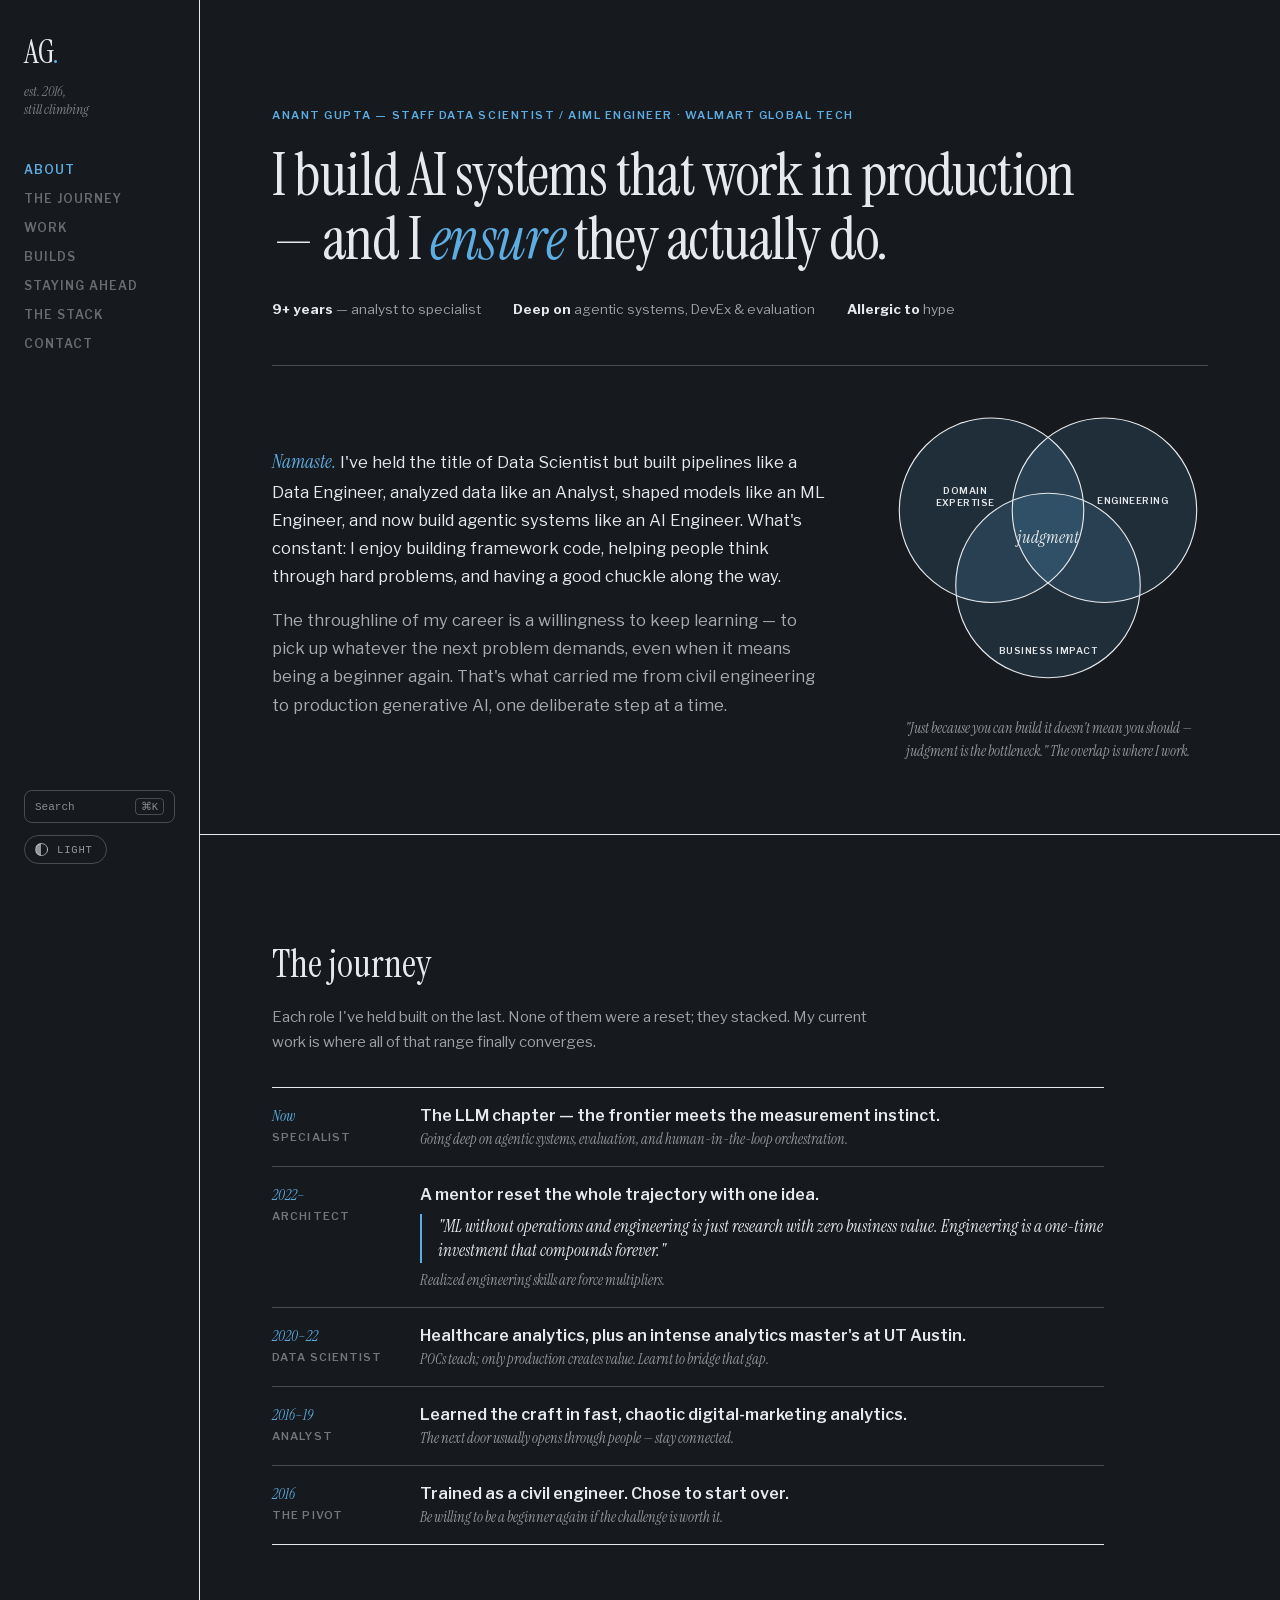
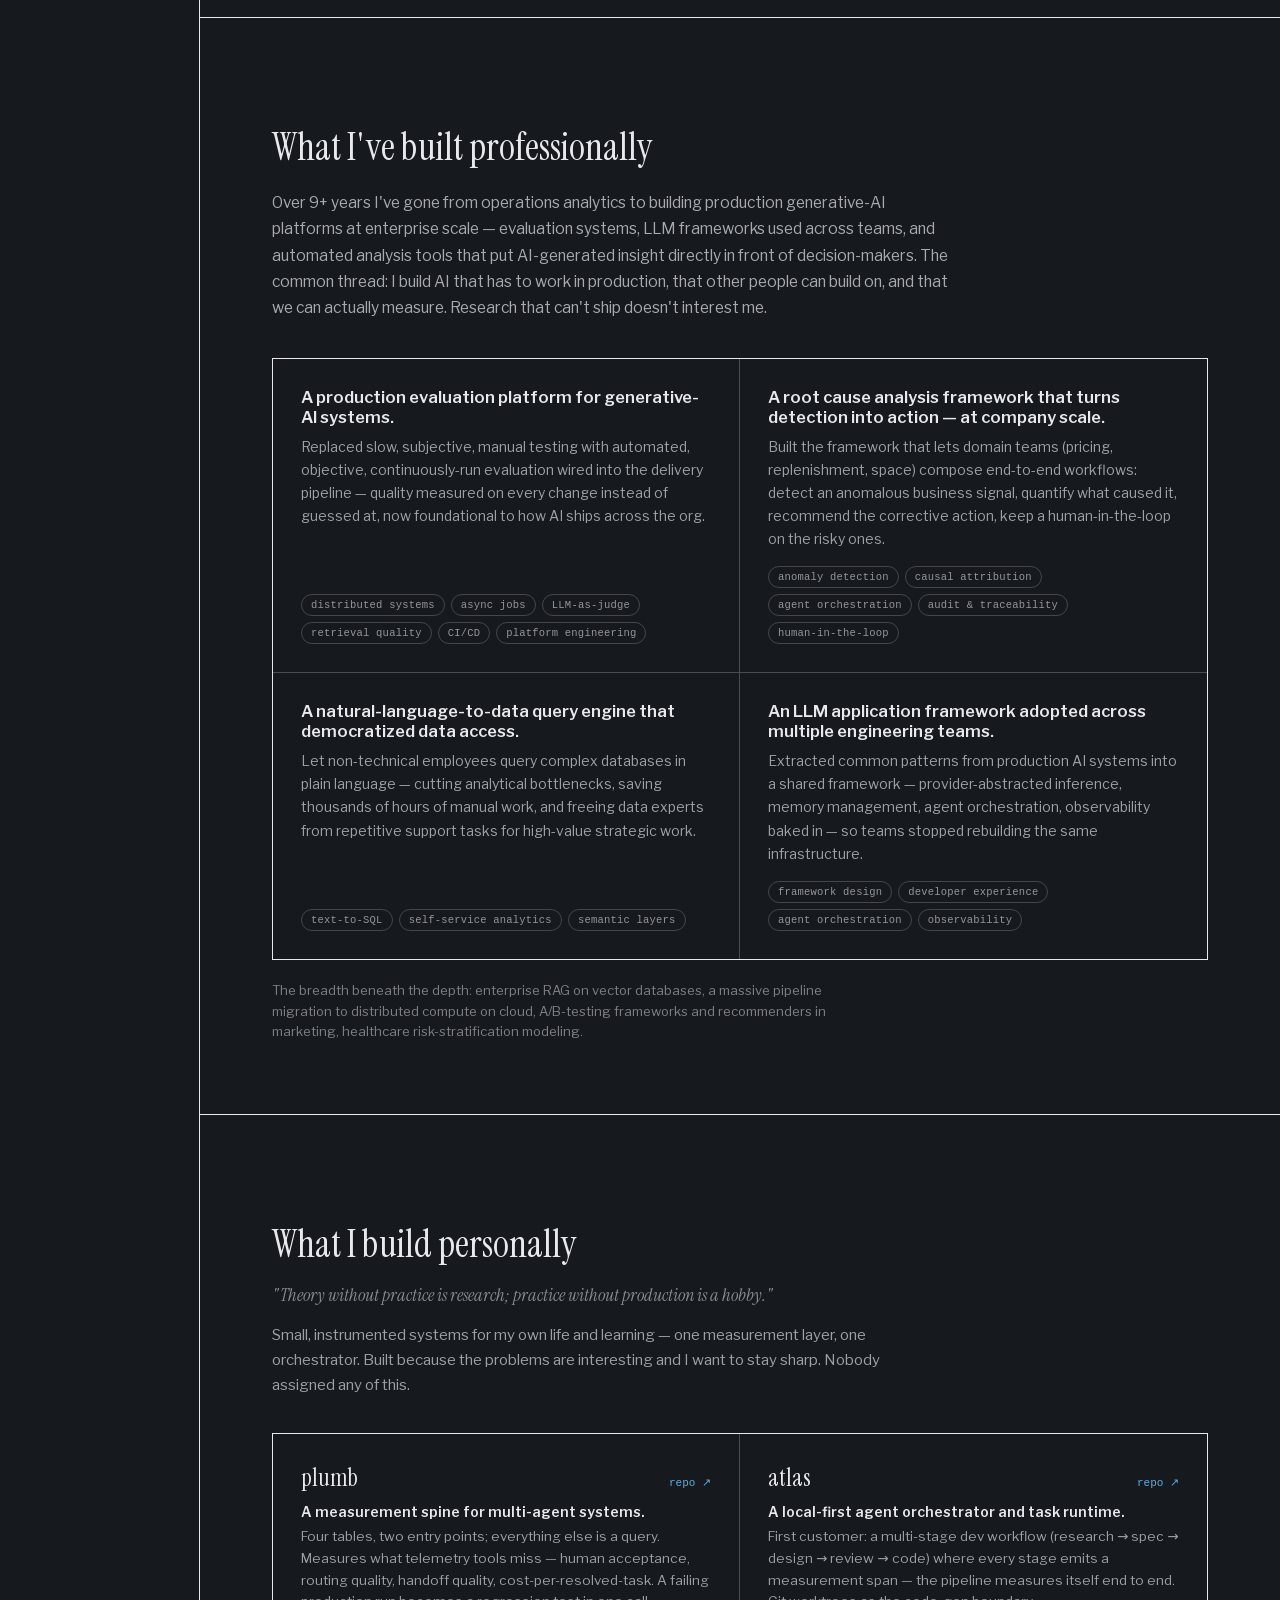
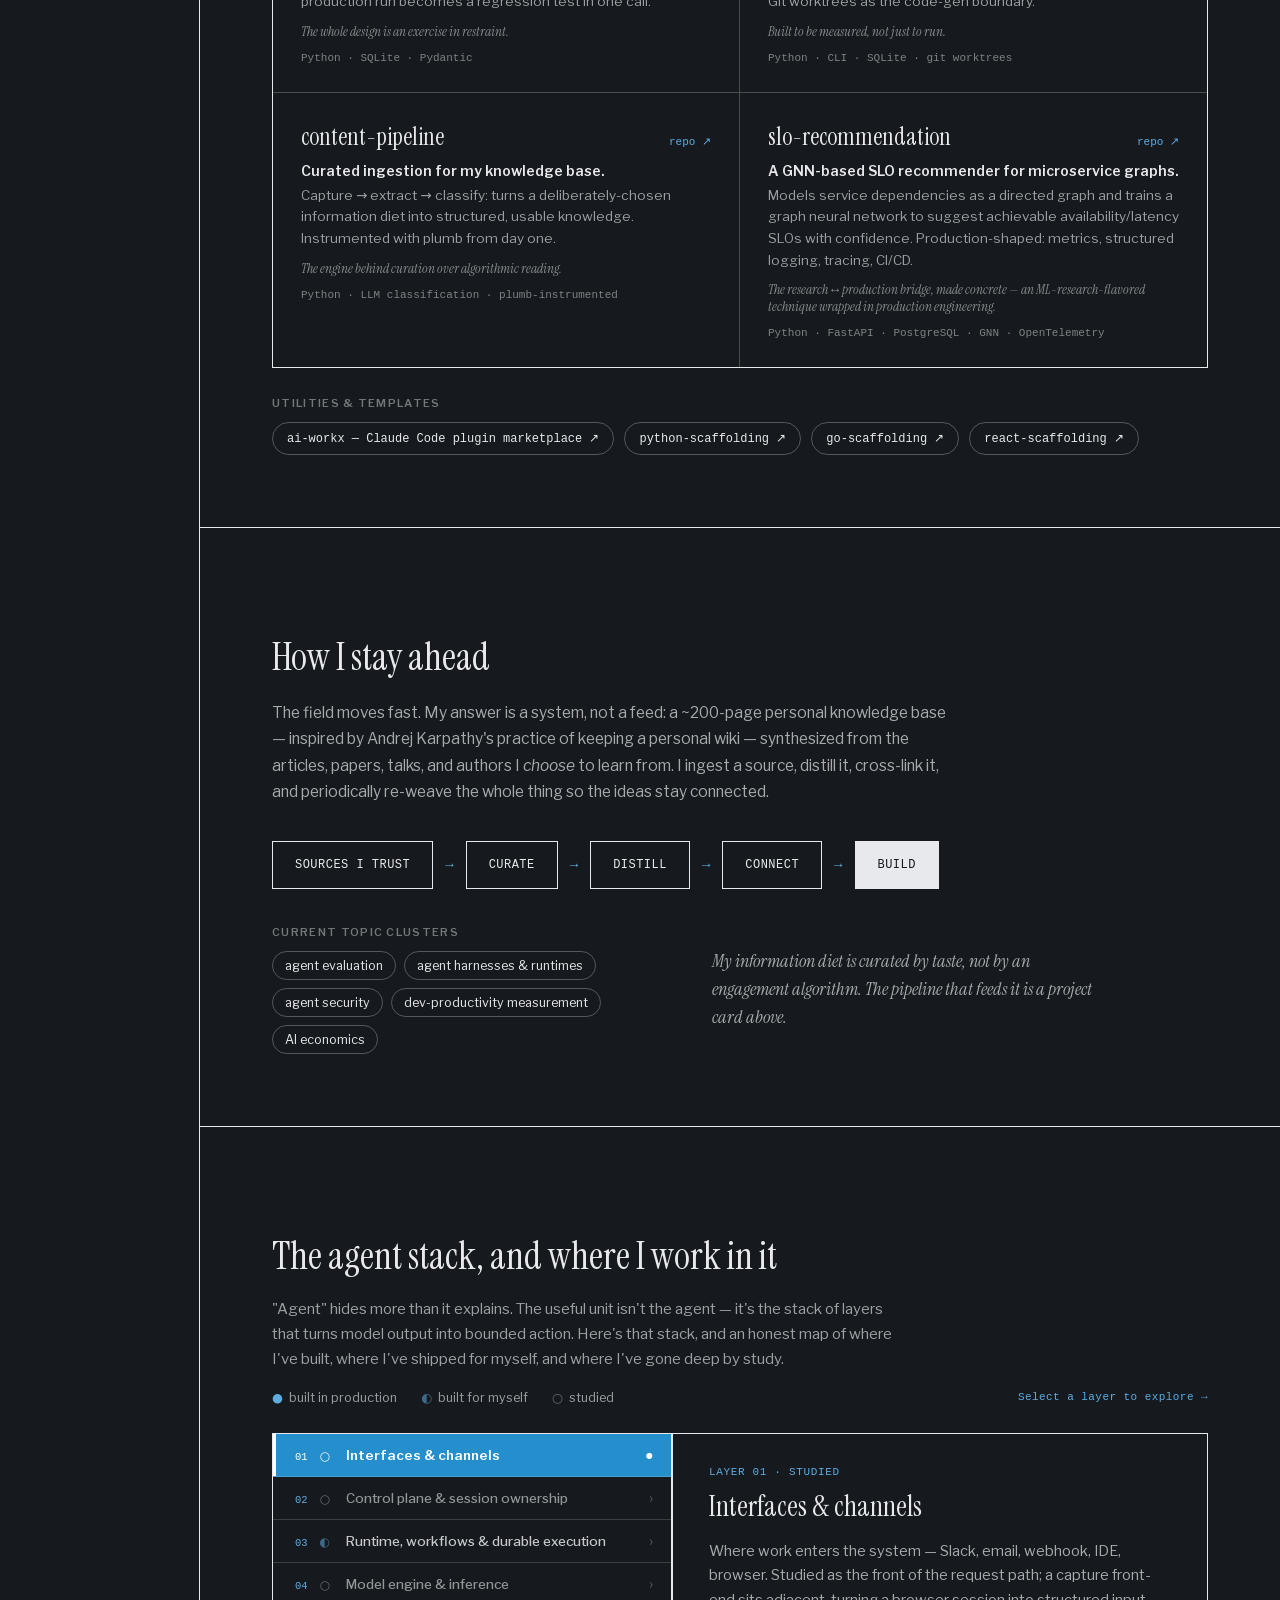
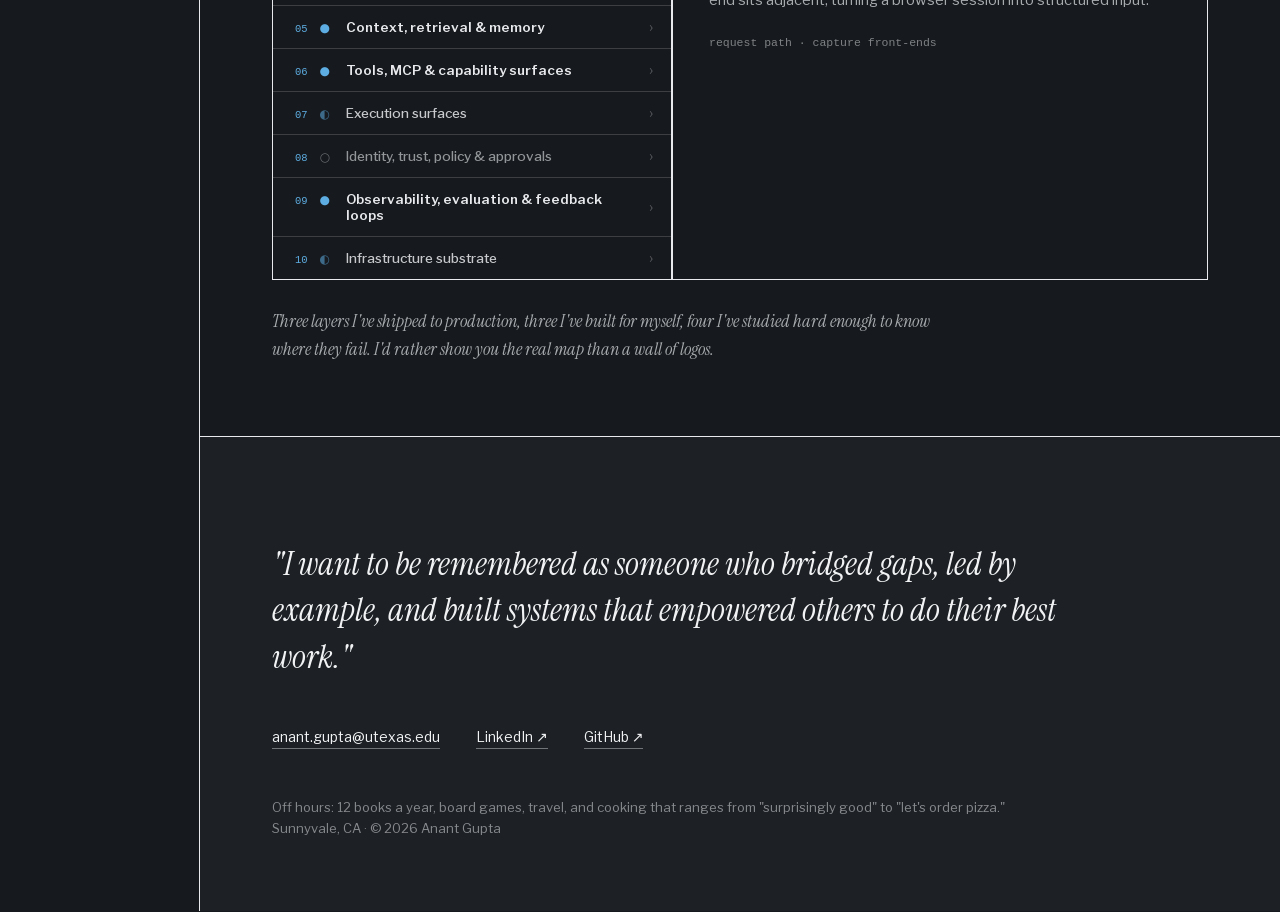
==== commit c1f44528: "redesign(portfolio): add AI Engineer hat, simplify Journey labels, card-grid Work, clearer stack sel" ====
--- a/index.html
+++ b/index.html
@@ -18,7 +18,7 @@
 
   <link rel="preload" href="assets/fonts/instrument-serif-normal-2.woff2" as="font" type="font/woff2" crossorigin>
   <link rel="preload" href="assets/fonts/libre-franklin-normal-2.woff2" as="font" type="font/woff2" crossorigin>
-  <link rel="stylesheet" href="assets/css/style.css?v=20260723a">
+  <link rel="stylesheet" href="assets/css/style.css?v=20260724a">
   <script>
     // Set theme before first paint to avoid a flash. A returning visitor's
     // saved choice wins; otherwise the site defaults to dark.
@@ -72,7 +72,7 @@
   </div>
   <div class="about-venn" style="display:grid;grid-template-columns:minmax(0,1fr) 320px;gap:56px;max-width:60em;margin-top:48px;border-top:1px solid rgba(var(--ink-rgb),.25);padding-top:36px;align-items:center">
     <div>
-      <p style="font-size:16.5px;line-height:1.7;margin:0"><em style="font-family: &quot;Instrument Serif&quot;, serif; font-size: 19px; color: var(--accent);">Namaste.</em> I've held the title of Data Scientist but built pipelines like a Data Engineer, analyzed data like an Analyst, and shaped models like an ML Engineer. What's constant: I enjoy building framework code, helping people think through hard problems, and having a good chuckle along the way.</p>
+      <p style="font-size:16.5px;line-height:1.7;margin:0"><em style="font-family: &quot;Instrument Serif&quot;, serif; font-size: 19px; color: var(--accent);">Namaste.</em> I've held the title of Data Scientist but built pipelines like a Data Engineer, analyzed data like an Analyst, shaped models like an ML Engineer, and now build agentic systems like an AI Engineer. What's constant: I enjoy building framework code, helping people think through hard problems, and having a good chuckle along the way.</p>
       <p style="font-size:16.5px;line-height:1.7;margin:16px 0 0;color:rgba(var(--ink-rgb),.7)">The throughline of my career is a willingness to keep learning — to pick up whatever the next problem demands, even when it means being a beginner again. That's what carried me from civil engineering to production generative AI, one deliberate step at a time.</p>
     </div>
     <div style="display:flex;flex-direction:column;gap:14px">
@@ -100,14 +100,14 @@
   <p style="font-size:15px;line-height:1.65;color:rgba(var(--ink-rgb),.65);margin:16px 0 0;max-width:40em">Each role I've held built on the last. None of them were a reset; they stacked. My current work is where all of that range finally converges.</p>
   <div style="display:flex;flex-direction:column;margin-top:32px;max-width:52em">
     <div style="display:grid;grid-template-columns:120px 1fr;gap:28px;padding:18px 0;border-top:1px solid var(--ink)">
-      <div><div style="font-family:'Instrument Serif',serif;font-style:italic;font-size:15px;color:var(--accent)">Now</div><div style="font-size:11px;font-weight:600;letter-spacing:.1em;color:rgba(var(--ink-rgb),.45);margin-top:4px">→ L4 · SPECIALIST</div></div>
+      <div><div style="font-family:'Instrument Serif',serif;font-style:italic;font-size:15px;color:var(--accent)">Now</div><div style="font-size:11px;font-weight:600;letter-spacing:.1em;color:rgba(var(--ink-rgb),.45);margin-top:4px">SPECIALIST</div></div>
       <div>
         <div style="font-weight:600;font-size:16px">The LLM chapter — the frontier meets the measurement instinct.</div>
         <div style="font-family:'Instrument Serif',serif;font-style:italic;font-size:14.5px;color:rgba(var(--ink-rgb),.6);margin-top:5px">Going deep on agentic systems, evaluation, and human-in-the-loop orchestration.</div>
       </div>
     </div>
     <div style="display:grid;grid-template-columns:120px 1fr;gap:28px;padding:18px 0;border-top:1px solid rgba(var(--ink-rgb),.25)">
-      <div><div style="font-family:'Instrument Serif',serif;font-style:italic;font-size:15px;color:var(--accent)">2022–</div><div style="font-size:11px;font-weight:600;letter-spacing:.1em;color:rgba(var(--ink-rgb),.45);margin-top:4px">L3 · ARCHITECT</div></div>
+      <div><div style="font-family:'Instrument Serif',serif;font-style:italic;font-size:15px;color:var(--accent)">2022–</div><div style="font-size:11px;font-weight:600;letter-spacing:.1em;color:rgba(var(--ink-rgb),.45);margin-top:4px">ARCHITECT</div></div>
       <div>
         <div style="font-weight:600;font-size:16px">A mentor reset the whole trajectory with one idea.</div>
         <div style="border-left:2px solid var(--accent);padding-left:16px;margin-top:10px;font-family:'Instrument Serif',serif;font-style:italic;font-size:17px;line-height:1.45;color:var(--ink)">"ML without operations and engineering is just research with zero business value. Engineering is a one-time investment that compounds forever."</div>
@@ -115,14 +115,14 @@
       </div>
     </div>
     <div style="display:grid;grid-template-columns:120px 1fr;gap:28px;padding:18px 0;border-top:1px solid rgba(var(--ink-rgb),.25)">
-      <div><div style="font-family:'Instrument Serif',serif;font-style:italic;font-size:15px;color:var(--accent)">2020–22</div><div style="font-size:11px;font-weight:600;letter-spacing:.1em;color:rgba(var(--ink-rgb),.45);margin-top:4px">L2 · DATA SCIENTIST</div></div>
+      <div><div style="font-family:'Instrument Serif',serif;font-style:italic;font-size:15px;color:var(--accent)">2020–22</div><div style="font-size:11px;font-weight:600;letter-spacing:.1em;color:rgba(var(--ink-rgb),.45);margin-top:4px">DATA SCIENTIST</div></div>
       <div>
         <div style="font-weight:600;font-size:16px">Healthcare analytics, plus an intense analytics master's at UT Austin.</div>
         <div style="font-family:'Instrument Serif',serif;font-style:italic;font-size:14.5px;color:rgba(var(--ink-rgb),.6);margin-top:5px">POCs teach; only production creates value. Learnt to bridge that gap.</div>
       </div>
     </div>
     <div style="display:grid;grid-template-columns:120px 1fr;gap:28px;padding:18px 0;border-top:1px solid rgba(var(--ink-rgb),.25)">
-      <div><div style="font-family:'Instrument Serif',serif;font-style:italic;font-size:15px;color:var(--accent)">2016–19</div><div style="font-size:11px;font-weight:600;letter-spacing:.1em;color:rgba(var(--ink-rgb),.45);margin-top:4px">L1 · ANALYST</div></div>
+      <div><div style="font-family:'Instrument Serif',serif;font-style:italic;font-size:15px;color:var(--accent)">2016–19</div><div style="font-size:11px;font-weight:600;letter-spacing:.1em;color:rgba(var(--ink-rgb),.45);margin-top:4px">ANALYST</div></div>
       <div>
         <div style="font-weight:600;font-size:16px">Learned the craft in fast, chaotic digital-marketing analytics.</div>
         <div style="font-family:'Instrument Serif',serif;font-style:italic;font-size:14.5px;color:rgba(var(--ink-rgb),.6);margin-top:5px">The next door usually opens through people — stay connected.</div>
@@ -142,34 +142,34 @@
 <section id="s-work" data-screen-label="Work" style="padding:64px 72px 72px;border-bottom:1px solid var(--ink)" data-num="03">
   <h2 style="font-family:'Instrument Serif',serif;font-weight:400;font-size:38px;margin:0">What I've built professionally</h2>
   <p style="font-size:15.5px;line-height:1.7;color:rgba(var(--ink-rgb),.7);margin:18px 0 0;max-width:44em">Over 9+ years I've gone from operations analytics to building production generative-AI platforms at enterprise scale — evaluation systems, LLM frameworks used across teams, and automated analysis tools that put AI-generated insight directly in front of decision-makers. The common thread: I build AI that has to work in production, that other people can build on, and that we can actually measure. Research that can't ship doesn't interest me.</p>
-  <div style="display:flex;flex-direction:column;margin-top:36px">
-    <div style="display:grid;grid-template-columns:1fr 300px;gap:40px;padding:24px 0;border-top:1px solid var(--ink)">
-      <div>
-        <div style="font-weight:600;font-size:16.5px">A production evaluation platform for generative-AI systems.</div>
-        <div style="font-size:14px;line-height:1.65;color:rgba(var(--ink-rgb),.65);margin-top:6px">Replaced slow, subjective, manual testing with automated, objective, continuously-run evaluation wired into the delivery pipeline — quality measured on every change instead of guessed at, now foundational to how AI ships across the org.</div>
-      </div>
-      <div style="font-family:ui-monospace,Menlo,monospace;font-size:11.5px;line-height:1.8;color:rgba(var(--ink-rgb),.55)">distributed systems · async jobs · LLM-as-judge · retrieval quality · CI/CD · platform engineering</div>
-    </div>
-    <div style="display:grid;grid-template-columns:1fr 300px;gap:40px;padding:24px 0;border-top:1px solid rgba(var(--ink-rgb),.25)">
-      <div>
-        <div style="font-weight:600;font-size:16.5px">A root cause analysis framework that turns detection into action — at company scale.</div>
-        <div style="font-size:14px;line-height:1.65;color:rgba(var(--ink-rgb),.65);margin-top:6px">Built the framework that lets domain teams (pricing, replenishment, space) compose end-to-end workflows: detect an anomalous business signal, quantify what caused it, recommend the corrective action, keep a human-in-the-loop on the risky ones.</div>
-      </div>
-      <div style="font-family:ui-monospace,Menlo,monospace;font-size:11.5px;line-height:1.8;color:rgba(var(--ink-rgb),.55)">anomaly detection · causal attribution · agent orchestration · audit &amp; traceability · human-in-the-loop</div>
-    </div>
-    <div style="display:grid;grid-template-columns:1fr 300px;gap:40px;padding:24px 0;border-top:1px solid rgba(var(--ink-rgb),.25)">
-      <div>
-        <div style="font-weight:600;font-size:16.5px">A natural-language-to-data query engine that democratized data access.</div>
-        <div style="font-size:14px;line-height:1.65;color:rgba(var(--ink-rgb),.65);margin-top:6px">Let non-technical employees query complex databases in plain language — cutting analytical bottlenecks, saving thousands of hours of manual work, and freeing data experts from repetitive support tasks for high-value strategic work.</div>
-      </div>
-      <div style="font-family:ui-monospace,Menlo,monospace;font-size:11.5px;line-height:1.8;color:rgba(var(--ink-rgb),.55)">text-to-SQL · self-service analytics · semantic layers</div>
-    </div>
-    <div style="display:grid;grid-template-columns:1fr 300px;gap:40px;padding:24px 0;border-top:1px solid rgba(var(--ink-rgb),.25);border-bottom:1px solid var(--ink)">
-      <div>
-        <div style="font-weight:600;font-size:16.5px">An LLM application framework adopted across multiple engineering teams.</div>
-        <div style="font-size:14px;line-height:1.65;color:rgba(var(--ink-rgb),.65);margin-top:6px">Extracted common patterns from production AI systems into a shared framework — provider-abstracted inference, memory management, agent orchestration, observability baked in — so teams stopped rebuilding the same infrastructure.</div>
-      </div>
-      <div style="font-family:ui-monospace,Menlo,monospace;font-size:11.5px;line-height:1.8;color:rgba(var(--ink-rgb),.55)">framework design · developer experience · agent orchestration · observability</div>
+  <div class="work-grid" style="display:grid;grid-template-columns:1fr 1fr;gap:0;margin-top:36px;border:1px solid var(--ink)">
+    <div class="work-card" style="display:flex;flex-direction:column;padding:28px;border-right:1px solid rgba(var(--ink-rgb),.25);border-bottom:1px solid rgba(var(--ink-rgb),.25)">
+      <div style="font-weight:600;font-size:16.5px">A production evaluation platform for generative-AI systems.</div>
+      <div style="font-size:14px;line-height:1.65;color:rgba(var(--ink-rgb),.65);margin-top:8px">Replaced slow, subjective, manual testing with automated, objective, continuously-run evaluation wired into the delivery pipeline — quality measured on every change instead of guessed at, now foundational to how AI ships across the org.</div>
+      <div class="work-tags" style="display:flex;flex-wrap:wrap;gap:6px;margin-top:auto;padding-top:16px">
+        <span class="work-tag">distributed systems</span><span class="work-tag">async jobs</span><span class="work-tag">LLM-as-judge</span><span class="work-tag">retrieval quality</span><span class="work-tag">CI/CD</span><span class="work-tag">platform engineering</span>
+      </div>
+    </div>
+    <div class="work-card" style="display:flex;flex-direction:column;padding:28px;border-bottom:1px solid rgba(var(--ink-rgb),.25)">
+      <div style="font-weight:600;font-size:16.5px">A root cause analysis framework that turns detection into action — at company scale.</div>
+      <div style="font-size:14px;line-height:1.65;color:rgba(var(--ink-rgb),.65);margin-top:8px">Built the framework that lets domain teams (pricing, replenishment, space) compose end-to-end workflows: detect an anomalous business signal, quantify what caused it, recommend the corrective action, keep a human-in-the-loop on the risky ones.</div>
+      <div class="work-tags" style="display:flex;flex-wrap:wrap;gap:6px;margin-top:auto;padding-top:16px">
+        <span class="work-tag">anomaly detection</span><span class="work-tag">causal attribution</span><span class="work-tag">agent orchestration</span><span class="work-tag">audit &amp; traceability</span><span class="work-tag">human-in-the-loop</span>
+      </div>
+    </div>
+    <div class="work-card" style="display:flex;flex-direction:column;padding:28px;border-right:1px solid rgba(var(--ink-rgb),.25)">
+      <div style="font-weight:600;font-size:16.5px">A natural-language-to-data query engine that democratized data access.</div>
+      <div style="font-size:14px;line-height:1.65;color:rgba(var(--ink-rgb),.65);margin-top:8px">Let non-technical employees query complex databases in plain language — cutting analytical bottlenecks, saving thousands of hours of manual work, and freeing data experts from repetitive support tasks for high-value strategic work.</div>
+      <div class="work-tags" style="display:flex;flex-wrap:wrap;gap:6px;margin-top:auto;padding-top:16px">
+        <span class="work-tag">text-to-SQL</span><span class="work-tag">self-service analytics</span><span class="work-tag">semantic layers</span>
+      </div>
+    </div>
+    <div class="work-card" style="display:flex;flex-direction:column;padding:28px">
+      <div style="font-weight:600;font-size:16.5px">An LLM application framework adopted across multiple engineering teams.</div>
+      <div style="font-size:14px;line-height:1.65;color:rgba(var(--ink-rgb),.65);margin-top:8px">Extracted common patterns from production AI systems into a shared framework — provider-abstracted inference, memory management, agent orchestration, observability baked in — so teams stopped rebuilding the same infrastructure.</div>
+      <div class="work-tags" style="display:flex;flex-wrap:wrap;gap:6px;margin-top:auto;padding-top:16px">
+        <span class="work-tag">framework design</span><span class="work-tag">developer experience</span><span class="work-tag">agent orchestration</span><span class="work-tag">observability</span>
+      </div>
     </div>
   </div>
   <p style="font-size:13px;line-height:1.6;color:rgba(var(--ink-rgb),.5);margin:20px 0 0;max-width:44em">The breadth beneath the depth: enterprise RAG on vector databases, a massive pipeline migration to distributed compute on cloud, A/B-testing frameworks and recommenders in marketing, healthcare risk-stratification modeling.</p>
@@ -263,10 +263,11 @@
 <section id="s-stack" data-screen-label="The Stack" style="padding:64px 72px 72px;border-bottom:1px solid var(--ink)" data-num="06">
   <h2 style="font-family:'Instrument Serif',serif;font-weight:400;font-size:38px;margin:0">The agent stack, and where I work in it</h2>
   <p style="font-size:15px;line-height:1.65;color:rgba(var(--ink-rgb),.65);margin:16px 0 0;max-width:42em">"Agent" hides more than it explains. The useful unit isn't the agent — it's the stack of layers that turns model output into bounded action. Here's that stack, and an honest map of where I've built, where I've shipped for myself, and where I've gone deep by study.</p>
-  <div style="display:flex;flex-wrap:wrap;gap:24px;margin-top:18px;font-size:12.5px;color:rgba(var(--ink-rgb),.65)">
+  <div style="display:flex;flex-wrap:wrap;align-items:center;gap:24px;margin-top:18px;font-size:12.5px;color:rgba(var(--ink-rgb),.65)">
     <span><span style="color:var(--accent)">●</span>&nbsp; built in production</span>
     <span><span style="color:var(--accent-55)">◐</span>&nbsp; built for myself</span>
     <span><span style="color:rgba(var(--ink-rgb),.4)">○</span>&nbsp; studied</span>
+    <span style="margin-left:auto;font-family:ui-monospace,Menlo,monospace;font-size:11px;letter-spacing:.04em;color:var(--accent)">Select a layer to explore →</span>
   </div>
   <div class="layer-explorer" style="display:grid;grid-template-columns:minmax(260px,400px) minmax(320px,1fr);gap:0;margin-top:28px;border:1px solid var(--ink)">
     <div style="display:flex;flex-direction:column;border-right:1px solid var(--ink)">
@@ -363,6 +364,6 @@
 
   <!-- Layer dataset for the interactive stack explorer (progressive enhancement) -->
   <script id="layers-data" type="application/json">[{"name": "Interfaces & channels", "tier": "study", "body": "Where work enters the system \u2014 Slack, email, webhook, IDE, browser. Studied as the front of the request path; a capture front-end sits adjacent, turning a browser session into structured input.", "tags": "request path \u00b7 capture front-ends", "sym": "\u25cb", "label": "STUDIED"}, {"name": "Control plane & session ownership", "tier": "study", "body": "Which user, which session, which run owns this turn. The boundary I'm most careful to keep separate from authorization \u2014 session is not permission.", "tags": "session ownership \u00b7 run identity", "sym": "\u25cb", "label": "STUDIED"}, {"name": "Runtime, workflows & durable execution", "tier": "self", "body": "atlas \u2014 a local-first agent orchestrator and task runtime. A multi-stage dev workflow (research \u2192 spec \u2192 design \u2192 review \u2192 code) where every stage emits a measurement span and git worktrees are the code-gen boundary. Built to be measured, not just to run.", "tags": "durable execution \u00b7 retry/resume \u00b7 worktree isolation \u00b7 atlas", "sym": "\u25d0", "label": "BUILT FOR MYSELF"}, {"name": "Model engine & inference", "tier": "study", "body": "The one job the model owns: prepared request \u2192 output. Studied for provider abstraction and cost/latency trade-offs; the reason my professional framework was provider-abstracted from day one.", "tags": "provider abstraction \u00b7 cost/latency trade-offs", "sym": "\u25cb", "label": "STUDIED"}, {"name": "Context, retrieval & memory", "tier": "prod", "body": "Shipped enterprise RAG on vector databases; refactored a retrieval-augmented conversational system to cut model hops, sharpen determinism, and add telemetry at every inference boundary. Transcript, context, and memory kept as three separate things \u2014 in code and in language.", "tags": "enterprise RAG \u00b7 retrieval optimization \u00b7 memory management \u00b7 designing for determinism", "sym": "\u25cf", "label": "BUILT IN PRODUCTION"}, {"name": "Tools, MCP & capability surfaces", "tier": "prod", "body": "Authored an LLM framework adopted across engineering teams \u2014 provider-abstracted inference, agent orchestration, and capability surfaces with observability baked in. Also shipped a natural-language data query engine that exposes a semantic layer over governed datasets through an MCP tool layer \u2014 the capability surface is the semantic model, not raw SQL. I keep capability exposure and execution authority as separate concerns: a tool says what may be asked for, not what actually runs.", "tags": "framework design \u00b7 agent orchestration \u00b7 MCP \u00b7 semantic layers \u00b7 governed data access \u00b7 capability vs. execution", "sym": "\u25cf", "label": "BUILT IN PRODUCTION"}, {"name": "Execution surfaces", "tier": "self", "body": "Where the system actually acts \u2014 browser, shell, filesystem, external API. I favor deliberately read-only execution surfaces: a human navigates, the tool only reads, local-only, no phone-home. Good taste about blast radius.", "tags": "read-only by design \u00b7 sandboxed capture", "sym": "\u25d0", "label": "BUILT FOR MYSELF"}, {"name": "Identity, trust, policy & approvals", "tier": "study", "body": "Where side effects become real and a human decides whether an action proceeds. Mapped the threat landscape \u2014 prompt injection, system- vs model-level defenses, policy-as-code, sandboxing. Approval is not isolation; sensitive systems need both. A growing focus.", "tags": "prompt-injection defense \u00b7 policy-as-code \u00b7 approval gates", "sym": "\u25cb", "label": "STUDIED"}, {"name": "Observability, evaluation & feedback loops", "tier": "prod", "body": "Built a production evaluation platform for generative-AI systems \u2014 automated, objective, continuously-run eval wired into the delivery pipeline, before the org required it. Extended the instinct into the open with plumb, a measurement spine for multi-agent systems: four tables, two entry points, everything else a query. Observability gives evidence; evaluation turns evidence into judgment \u2014 I keep them distinct.", "tags": "eval-driven development \u00b7 LLM-as-judge \u00b7 trajectory vs. outcome \u00b7 pass^k \u00b7 plumb", "sym": "\u25cf", "label": "BUILT IN PRODUCTION"}, {"name": "Infrastructure substrate", "tier": "self", "body": "Every agent app inherits its substrate. Migrated a massive pipeline to distributed compute on cloud; every personal build runs on a shared SQLite measurement layer so the whole system is instrumented from the ground.", "tags": "distributed compute \u00b7 shared measurement layer", "sym": "\u25d0", "label": "BUILT FOR MYSELF"}]</script>
-  <script src="assets/js/main.js?v=20260723a" defer></script>
+  <script src="assets/js/main.js?v=20260724a" defer></script>
 </body>
 </html>
--- a/assets/css/style.css
+++ b/assets/css/style.css
@@ -252,6 +252,8 @@
   --accent: oklch(0.52 0.11 240);
   --accent-11: oklch(0.52 0.11 240 / 0.11);
   --accent-55: oklch(0.52 0.11 240 / 0.55);
+  --accent-strong: oklch(0.52 0.11 240);   /* solid accent fill for selected states */
+  --on-accent: #ffffff;                     /* text/icon color on an accent fill */
   /* fixed colors that must NOT invert (the always-dark contact panel) */
   --ink-fixed: #1d2126;
   --ink-fixed-rgb: 29,33,38;
@@ -267,6 +269,8 @@
   --accent: oklch(0.72 0.11 240);      /* brighter accent for dark bg */
   --accent-11: oklch(0.72 0.11 240 / 0.14);
   --accent-55: oklch(0.72 0.11 240 / 0.55);
+  --accent-strong: oklch(0.62 0.13 240);   /* solid accent fill for selected states */
+  --on-accent: #ffffff;                     /* text/icon color on an accent fill */
   color-scheme: dark;
 }
 
@@ -415,14 +419,29 @@
 /* ---- Layer explorer (The Stack) ---- */
 .layer-list { display: flex; flex-direction: column; border-right: 1px solid var(--ink); }
 .layer-row {
+  position: relative;
   display: flex; gap: 12px; align-items: baseline;
-  padding: 13px 18px; border: 0; border-bottom: 1px solid rgba(var(--ink-rgb),.18);
+  padding: 13px 18px 13px 22px; border: 0; border-bottom: 1px solid rgba(var(--ink-rgb),.18);
   cursor: pointer; text-align: left; width: 100%;
   background: transparent; color: var(--ink); font: inherit;
-  transition: background .2s, color .2s;
+  transition: background .2s, color .2s, padding .18s;
+}
+/* left accent bar marks the active row; hover shows a faint preview of it */
+.layer-row::before {
+  content: ""; position: absolute; left: 0; top: 0; bottom: 0; width: 3px;
+  background: var(--accent); transform: scaleY(0); transform-origin: center;
+  transition: transform .2s;
 }
 .layer-row:last-child { border-bottom: 0; }
 .layer-row:hover { background: rgba(var(--ink-rgb),.06); }
+.layer-row:hover::before { transform: scaleY(.4); opacity: .5; }
+/* trailing chevron hints the row expands a detail panel */
+.layer-row::after {
+  content: "›"; margin-left: auto; align-self: center;
+  font-size: 16px; line-height: 1; color: rgba(var(--ink-rgb),.3);
+  transition: transform .2s, color .2s;
+}
+.layer-row:hover::after { color: var(--accent); transform: translateX(2px); }
 .layer-num { font-family: ui-monospace, Menlo, monospace; font-size: 10.5px; color: var(--accent); }
 .layer-sym { font-size: 12px; min-width: 14px; }
 .layer-name { font-size: 13.5px; font-weight: 500; }
@@ -435,19 +454,33 @@
 .layer-row[data-tier="study"] .layer-sym { color: rgba(var(--ink-rgb),.4); }
 .layer-row[data-tier="study"] .layer-name { opacity: .6; }
 
-/* active row — inverts against the current theme */
-.layer-row[data-active="true"] { background: var(--ink); color: var(--paper); }
-.layer-row[data-active="true"]:hover { background: var(--ink); }
-.layer-row[data-active="true"] .layer-num { color: var(--accent); }
-.layer-row[data-active="true"] .layer-sym { color: rgba(var(--paper-rgb),.8); }
-.layer-row[data-active="true"][data-tier="prod"] .layer-sym { color: var(--accent); }
-.layer-row[data-active="true"] .layer-name { font-weight: 600; opacity: 1; }
+/* active row — filled with the accent color so it clearly stands apart */
+.layer-row[data-active] { background: var(--accent-strong); color: var(--on-accent); }
+.layer-row[data-active]:hover { background: var(--accent-strong); }
+.layer-row[data-active]::before { transform: scaleY(1); opacity: 1; background: var(--on-accent); }
+.layer-row[data-active]::after { content: "●"; font-size: 8px; color: var(--on-accent); transform: none; }
+.layer-row[data-active] .layer-num { color: var(--on-accent); }
+.layer-row[data-active] .layer-sym { color: var(--on-accent); }
+.layer-row[data-active][data-tier="prod"] .layer-sym { color: var(--on-accent); }
+.layer-row[data-active] .layer-name { font-weight: 600; opacity: 1; color: var(--on-accent); }
 
 .layer-detail { padding: 32px 36px; min-height: 320px; }
 .layer-detail-meta { font-family: ui-monospace, Menlo, monospace; font-size: 11px; color: var(--accent); letter-spacing: .06em; }
 .layer-detail-name { font-family: 'Instrument Serif', serif; font-size: 28px; margin-top: 10px; }
 .layer-detail-body { font-size: 14.5px; line-height: 1.7; color: rgba(var(--ink-rgb),.7); margin: 14px 0 0; max-width: 36em; }
 .layer-detail-tags { font-family: ui-monospace, Menlo, monospace; font-size: 11.5px; line-height: 1.8; color: rgba(var(--ink-rgb),.5); margin-top: 20px; }
+
+/* ---- Work section: 2x2 cards with pill-style capability tags ---- */
+.work-card:hover { background: rgba(var(--ink-rgb),.03); }
+.work-tag {
+  font-family: ui-monospace, Menlo, monospace;
+  font-size: 10.5px; letter-spacing: .02em;
+  padding: 4px 9px;
+  border: 1px solid rgba(var(--ink-rgb),.22);
+  border-radius: 999px;
+  color: rgba(var(--ink-rgb),.6);
+  white-space: nowrap;
+}
 
 /* =====================================================================
    Responsive — the design is a 2-col shell (sidebar + main).
@@ -466,14 +499,15 @@
   .cmdk-hint { margin-top: 18px !important; align-self: flex-start; }
   .theme-toggle { margin-top: 0 !important; }
   .cmdk-box { margin-top: 8vh; }
-  /* About + Work: collapse fixed 2-col grids so the fixed-px
-     sidebar column can't overflow or crush the 1fr text.
-     Grid source order stacks text-then-diagram / description-then-tags. */
-  .about-venn,
-  #s-work div[style*="grid-template-columns:1fr 300px"] {
+  /* About: collapse the text/diagram grid so the fixed-px diagram
+     column can't overflow or crush the text. */
+  .about-venn {
     grid-template-columns: 1fr !important;
     gap: 28px !important;
   }
+  /* Work: collapse the 2x2 card grid to a single column. */
+  .work-grid { grid-template-columns: 1fr !important; }
+  .work-card { border-right: 0 !important; }
   /* Venn diagram: cap width + center so it doesn't span edge-to-edge */
   #s-about svg { max-width: 300px; margin: 0 auto; }
 }
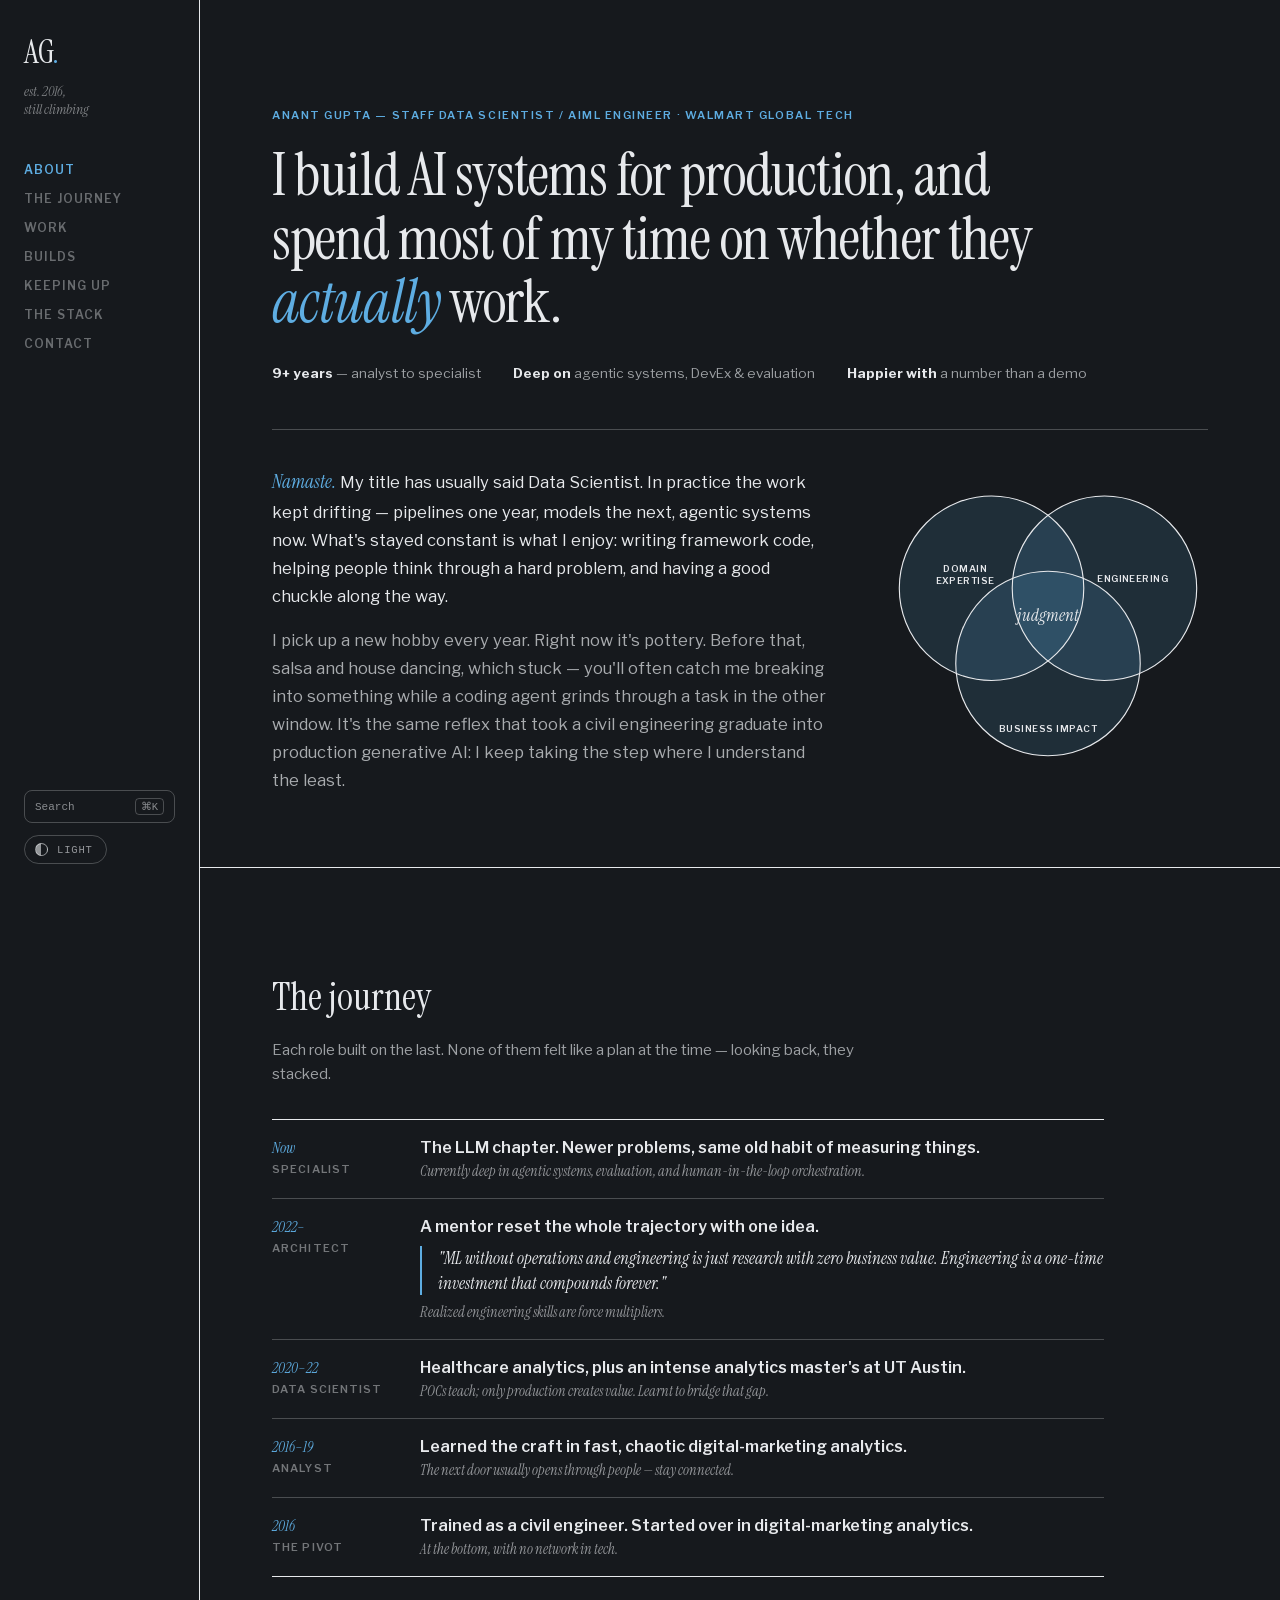
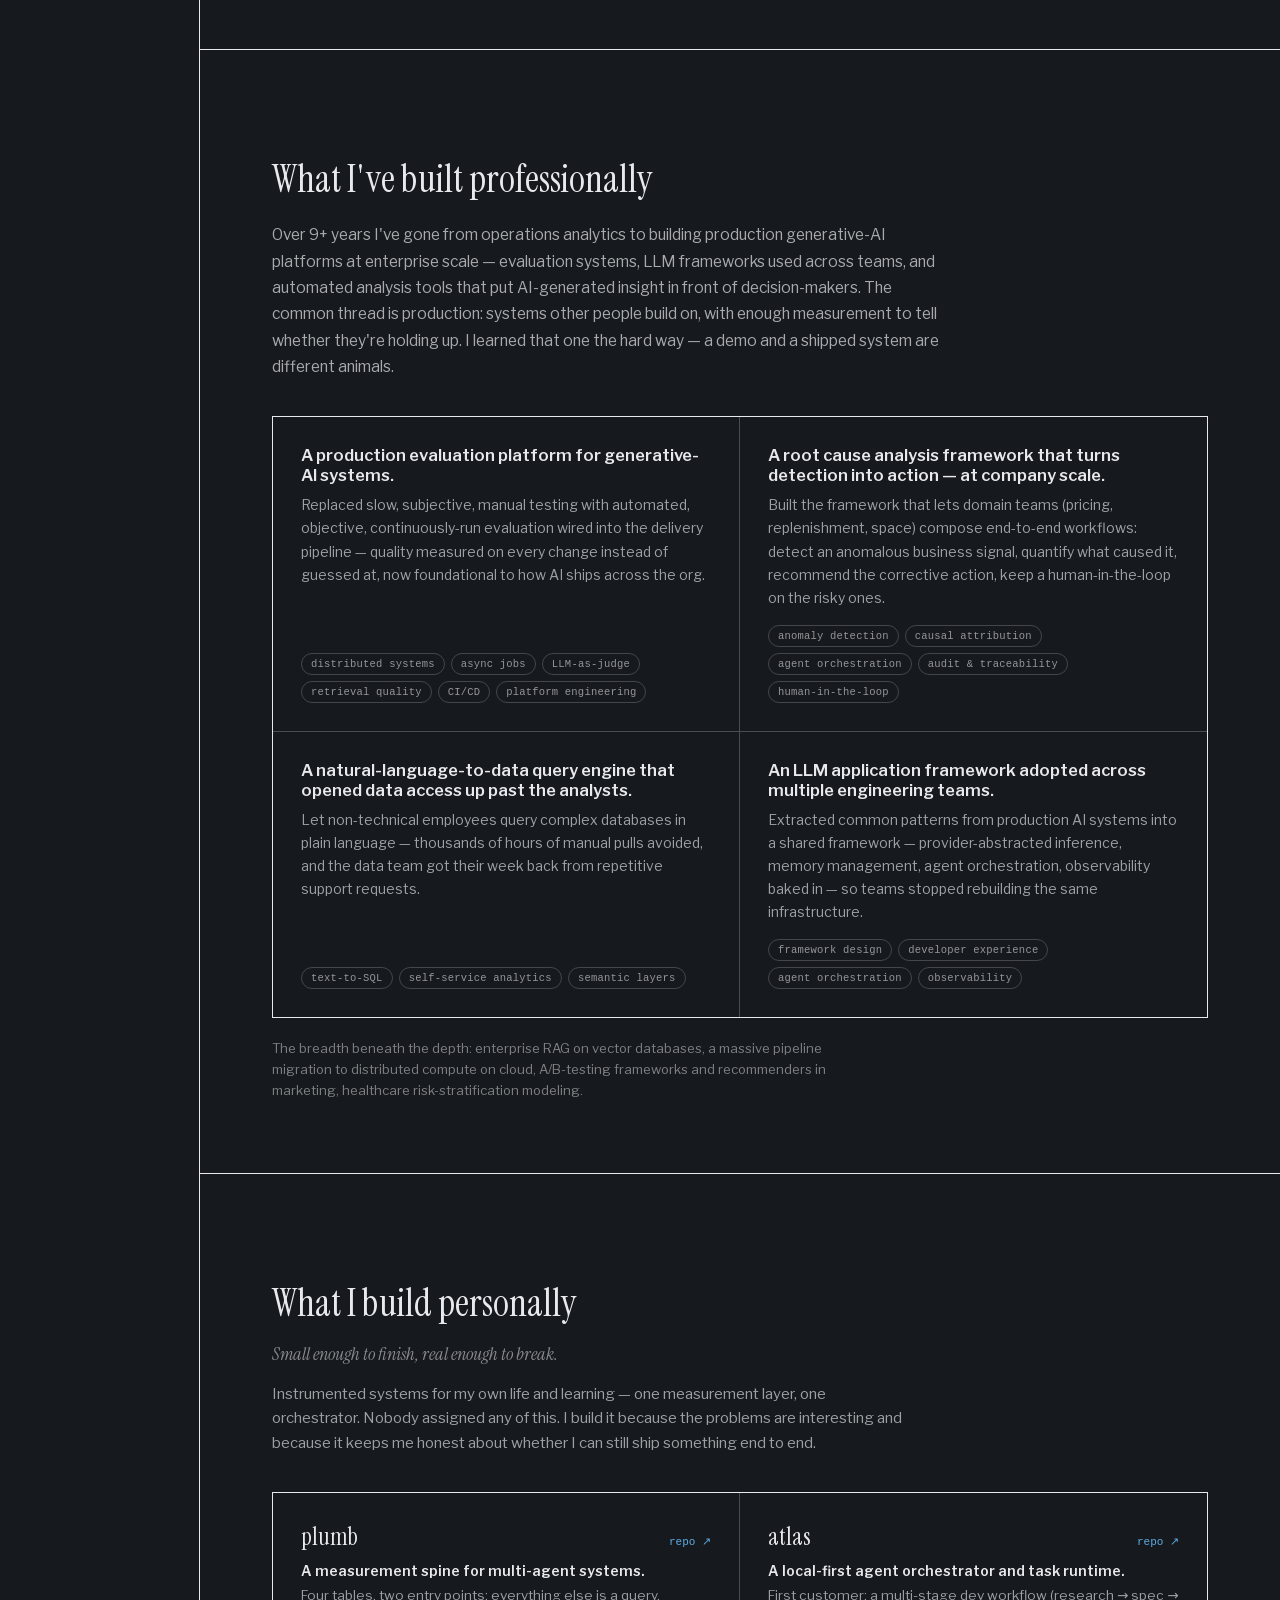
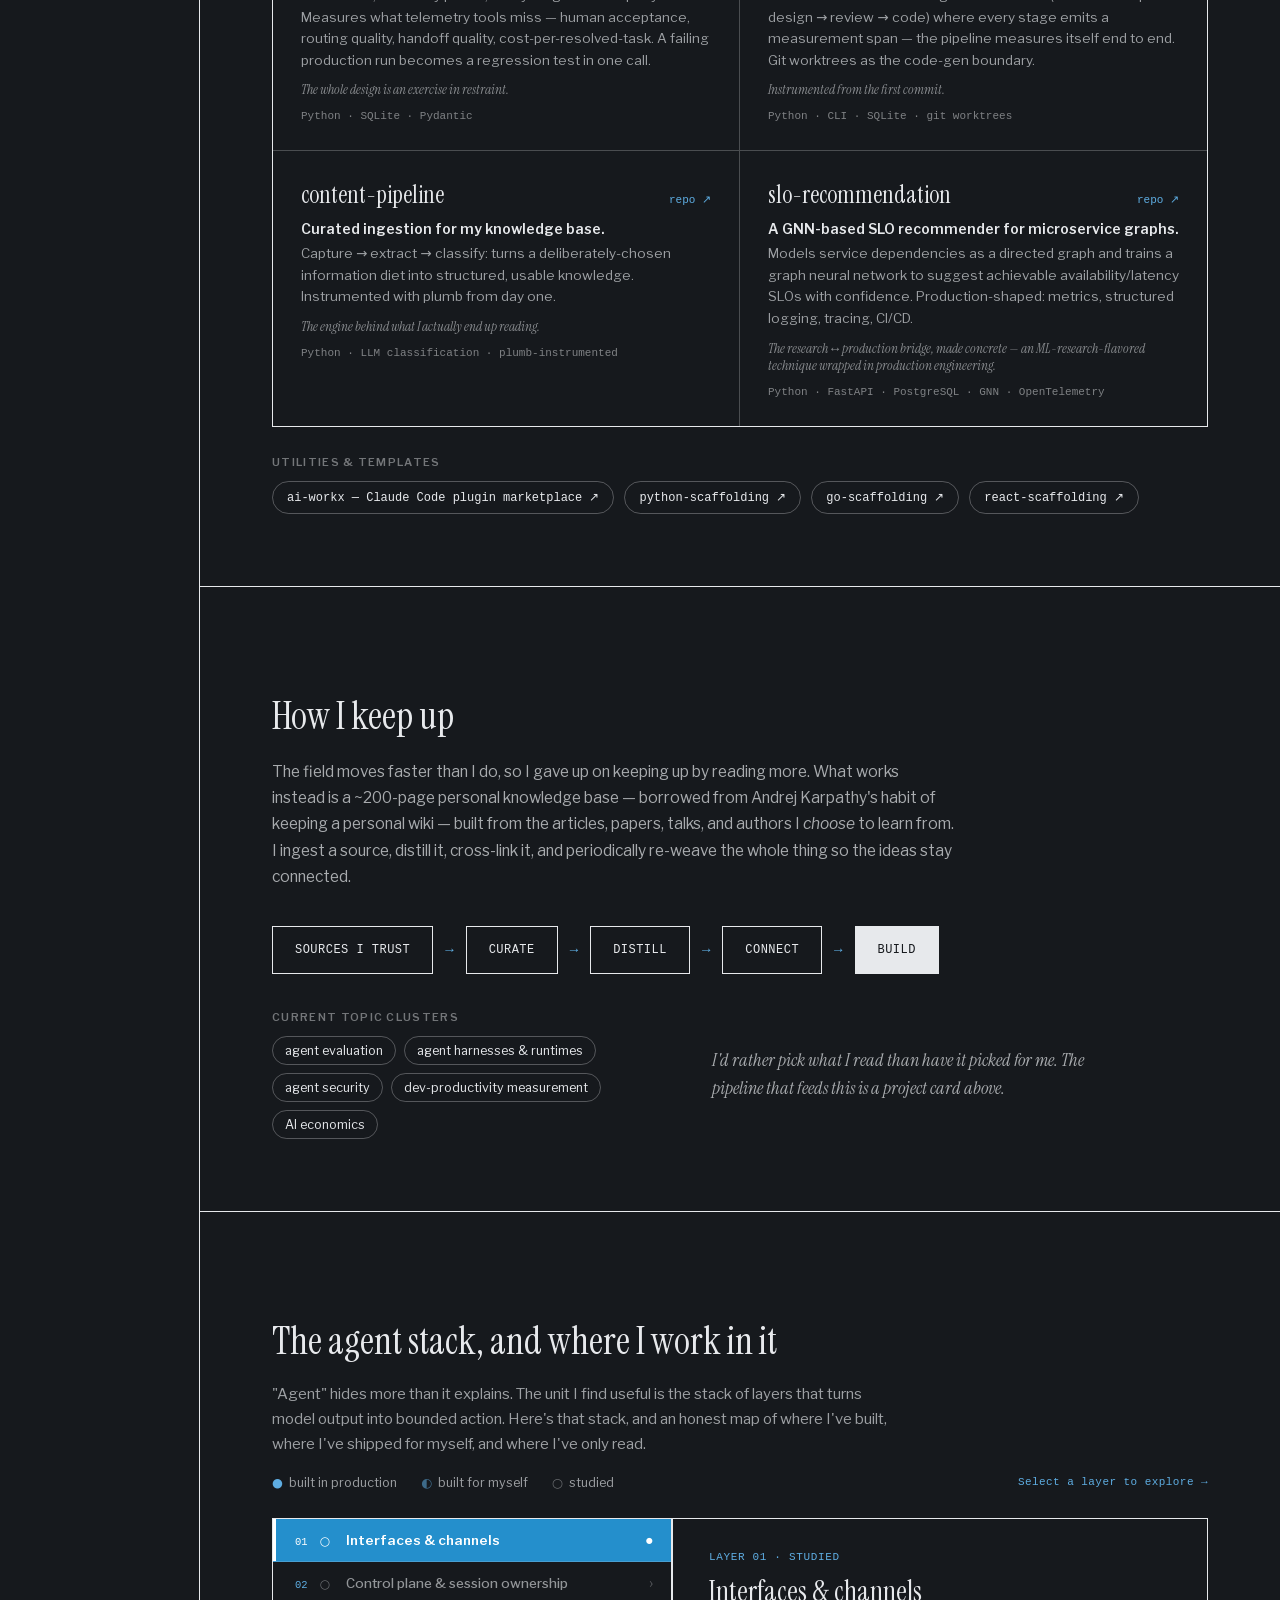
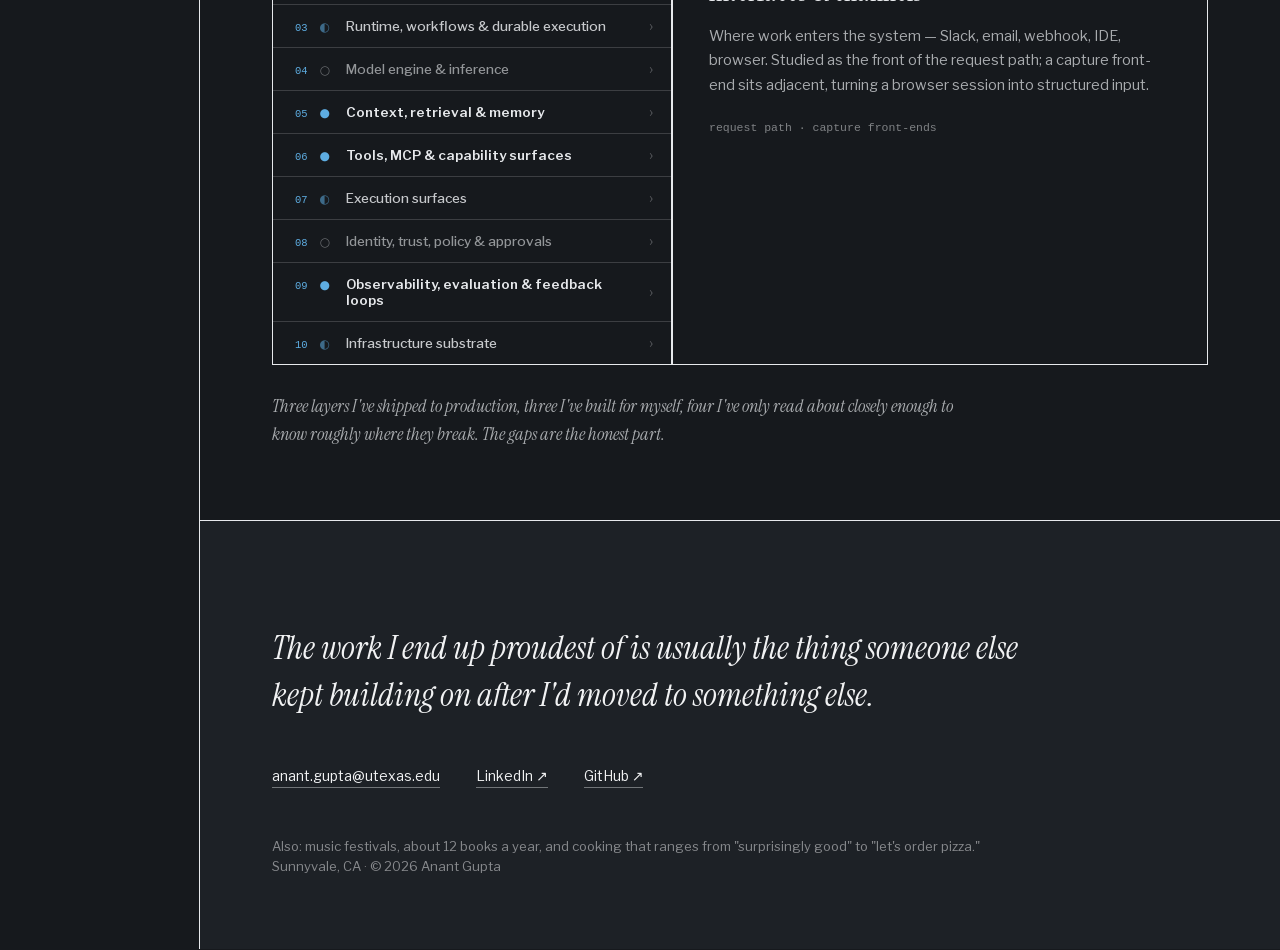
==== commit 2218de99: "copy(portfolio): strip self-congratulatory framing, move the person up Rewrite the hero, About, Work" ====
--- a/index.html
+++ b/index.html
@@ -4,12 +4,12 @@
   <meta charset="utf-8">
   <meta name="viewport" content="width=device-width, initial-scale=1">
   <title>Anant Gupta — Staff Data Scientist / AI Engineer</title>
-  <meta name="description" content="Anant Gupta — Staff Data Scientist / AIML Engineer at Walmart Global Tech. I build AI systems that work in production, and ensure they actually do. Evaluation systems, LLM frameworks, agent orchestration.">
+  <meta name="description" content="Anant Gupta — Staff Data Scientist / AIML Engineer at Walmart Global Tech. I build AI systems for production, and spend most of my time on whether they actually work. Evaluation systems, LLM frameworks, agent orchestration.">
   <meta name="author" content="Anant Gupta">
 
   <meta property="og:type" content="website">
   <meta property="og:title" content="Anant Gupta — Staff Data Scientist / AI Engineer">
-  <meta property="og:description" content="I build AI systems that work in production — and I ensure they actually do.">
+  <meta property="og:description" content="I build AI systems for production, and spend most of my time on whether they actually work.">
   <meta property="og:url" content="https://anant-gupta-utexas.github.io/">
   <meta name="twitter:card" content="summary">
 
@@ -44,7 +44,7 @@
     <a href="#s-climb" class="nav-link" data-nav="s-climb" style="transition:color .2s">The Journey</a>
     <a href="#s-work" class="nav-link" data-nav="s-work" style="transition:color .2s">Work</a>
     <a href="#s-builds" class="nav-link" data-nav="s-builds" style="transition:color .2s">Builds</a>
-    <a href="#s-ahead" class="nav-link" data-nav="s-ahead" style="transition:color .2s">Staying Ahead</a>
+    <a href="#s-ahead" class="nav-link" data-nav="s-ahead" style="transition:color .2s">Keeping Up</a>
     <a href="#s-stack" class="nav-link" data-nav="s-stack" style="transition:color .2s">The Stack</a>
     <a href="#s-contact" class="nav-link" data-nav="s-contact" style="transition:color .2s">Contact</a>
   </nav>
@@ -64,19 +64,19 @@
 <!-- 01 ABOUT / HERO -->
 <section id="s-about" data-screen-label="About" style="padding:96px 72px 72px;border-bottom:1px solid var(--ink);animation:fadeUp .7s ease both" data-num="01">
   <div style="font-size:11px;font-weight:600;letter-spacing:.14em;text-transform:uppercase;color:var(--accent)">Anant Gupta — Staff Data Scientist / AIML Engineer · Walmart Global Tech</div>
-  <h1 style="font-family:'Instrument Serif',serif;font-weight:400;font-size:clamp(42px,4.6vw,62px);line-height:1.08;letter-spacing:-.015em;margin:22px 0 0;max-width:14em">I build AI systems that work in production — and I <em style="color:var(--accent)">ensure</em> they actually do.</h1>
+  <h1 style="font-family:'Instrument Serif',serif;font-weight:400;font-size:clamp(42px,4.6vw,62px);line-height:1.08;letter-spacing:-.015em;margin:22px 0 0;max-width:14em">I build AI systems for production, and spend most of my time on whether they <em style="color:var(--accent)">actually</em> work.</h1>
   <div style="display:flex;flex-wrap:wrap;gap:32px;margin-top:30px;font-size:13.5px;color:rgba(var(--ink-rgb),.65)">
     <span><strong style="color:var(--ink)">9+ years</strong> — analyst to specialist</span>
     <span><strong style="color:var(--ink)">Deep on</strong> agentic systems, DevEx &amp; evaluation</span>
-    <span><strong style="color:var(--ink)">Allergic to</strong> hype</span>
+    <span><strong style="color:var(--ink)">Happier with</strong> a number than a demo</span>
   </div>
   <div class="about-venn" style="display:grid;grid-template-columns:minmax(0,1fr) 320px;gap:56px;max-width:60em;margin-top:48px;border-top:1px solid rgba(var(--ink-rgb),.25);padding-top:36px;align-items:center">
     <div>
-      <p style="font-size:16.5px;line-height:1.7;margin:0"><em style="font-family: &quot;Instrument Serif&quot;, serif; font-size: 19px; color: var(--accent);">Namaste.</em> I've held the title of Data Scientist but built pipelines like a Data Engineer, analyzed data like an Analyst, shaped models like an ML Engineer, and now build agentic systems like an AI Engineer. What's constant: I enjoy building framework code, helping people think through hard problems, and having a good chuckle along the way.</p>
-      <p style="font-size:16.5px;line-height:1.7;margin:16px 0 0;color:rgba(var(--ink-rgb),.7)">The throughline of my career is a willingness to keep learning — to pick up whatever the next problem demands, even when it means being a beginner again. That's what carried me from civil engineering to production generative AI, one deliberate step at a time.</p>
-    </div>
-    <div style="display:flex;flex-direction:column;gap:14px">
-      <svg viewBox="0 0 340 320" style="width:100%;height:auto;overflow:visible">
+      <p style="font-size:16.5px;line-height:1.7;margin:0"><em style="font-family: &quot;Instrument Serif&quot;, serif; font-size: 19px; color: var(--accent);">Namaste.</em> My title has usually said Data Scientist. In practice the work kept drifting — pipelines one year, models the next, agentic systems now. What's stayed constant is what I enjoy: writing framework code, helping people think through a hard problem, and having a good chuckle along the way.</p>
+      <p style="font-size:16.5px;line-height:1.7;margin:16px 0 0;color:rgba(var(--ink-rgb),.7)">I pick up a new hobby every year. Right now it's pottery. Before that, salsa and house dancing, which stuck — you'll often catch me breaking into something while a coding agent grinds through a task in the other window. It's the same reflex that took a civil engineering graduate into production generative AI: I keep taking the step where I understand the least.</p>
+    </div>
+    <div>
+      <svg viewBox="0 0 340 320" style="width:100%;max-width:320px;height:auto;overflow:visible;display:block;margin:0 auto">
         <circle cx="110" cy="115" r="98" fill="var(--accent-11)"></circle>
         <circle cx="230" cy="115" r="98" fill="var(--accent-11)"></circle>
         <circle cx="170" cy="195" r="98" fill="var(--accent-11)"></circle>
@@ -89,7 +89,6 @@
         <text x="170" y="268" font-family="Libre Franklin" font-weight="600" font-size="10" fill="var(--ink)" text-anchor="middle" letter-spacing="0.5">BUSINESS IMPACT</text>
         <text x="170" y="150" font-family="Instrument Serif" font-style="italic" font-size="18" fill="var(--ink)" text-anchor="middle">judgment</text>
       </svg>
-      <div style="font-family:'Instrument Serif',serif;font-style:italic;font-size:14.5px;line-height:1.55;color:rgba(var(--ink-rgb),.6);text-align:center;max-width:26em;margin:0 auto">"Just because you can build it doesn't mean you should — judgment is the bottleneck." The overlap is where I work.</div>
     </div>
   </div>
 </section>
@@ -97,13 +96,13 @@
 <!-- 02 THE JOURNEY -->
 <section id="s-climb" data-screen-label="The Journey" style="padding:64px 72px 72px;border-bottom:1px solid var(--ink)" data-num="02">
   <h2 style="font-family:'Instrument Serif',serif;font-weight:400;font-size:38px;margin:0">The journey</h2>
-  <p style="font-size:15px;line-height:1.65;color:rgba(var(--ink-rgb),.65);margin:16px 0 0;max-width:40em">Each role I've held built on the last. None of them were a reset; they stacked. My current work is where all of that range finally converges.</p>
+  <p style="font-size:15px;line-height:1.65;color:rgba(var(--ink-rgb),.65);margin:16px 0 0;max-width:40em">Each role built on the last. None of them felt like a plan at the time — looking back, they stacked.</p>
   <div style="display:flex;flex-direction:column;margin-top:32px;max-width:52em">
     <div style="display:grid;grid-template-columns:120px 1fr;gap:28px;padding:18px 0;border-top:1px solid var(--ink)">
       <div><div style="font-family:'Instrument Serif',serif;font-style:italic;font-size:15px;color:var(--accent)">Now</div><div style="font-size:11px;font-weight:600;letter-spacing:.1em;color:rgba(var(--ink-rgb),.45);margin-top:4px">SPECIALIST</div></div>
       <div>
-        <div style="font-weight:600;font-size:16px">The LLM chapter — the frontier meets the measurement instinct.</div>
-        <div style="font-family:'Instrument Serif',serif;font-style:italic;font-size:14.5px;color:rgba(var(--ink-rgb),.6);margin-top:5px">Going deep on agentic systems, evaluation, and human-in-the-loop orchestration.</div>
+        <div style="font-weight:600;font-size:16px">The LLM chapter. Newer problems, same old habit of measuring things.</div>
+        <div style="font-family:'Instrument Serif',serif;font-style:italic;font-size:14.5px;color:rgba(var(--ink-rgb),.6);margin-top:5px">Currently deep in agentic systems, evaluation, and human-in-the-loop orchestration.</div>
       </div>
     </div>
     <div style="display:grid;grid-template-columns:120px 1fr;gap:28px;padding:18px 0;border-top:1px solid rgba(var(--ink-rgb),.25)">
@@ -131,8 +130,8 @@
     <div style="display:grid;grid-template-columns:120px 1fr;gap:28px;padding:18px 0;border-top:1px solid rgba(var(--ink-rgb),.25);border-bottom:1px solid var(--ink)">
       <div><div style="font-family:'Instrument Serif',serif;font-style:italic;font-size:15px;color:var(--accent)">2016</div><div style="font-size:11px;font-weight:600;letter-spacing:.1em;color:rgba(var(--ink-rgb),.45);margin-top:4px">THE PIVOT</div></div>
       <div>
-        <div style="font-weight:600;font-size:16px">Trained as a civil engineer. Chose to start over.</div>
-        <div style="font-family:'Instrument Serif',serif;font-style:italic;font-size:14.5px;color:rgba(var(--ink-rgb),.6);margin-top:5px">Be willing to be a beginner again if the challenge is worth it.</div>
+        <div style="font-weight:600;font-size:16px">Trained as a civil engineer. Started over in digital-marketing analytics.</div>
+        <div style="font-family:'Instrument Serif',serif;font-style:italic;font-size:14.5px;color:rgba(var(--ink-rgb),.6);margin-top:5px">At the bottom, with no network in tech.</div>
       </div>
     </div>
   </div>
@@ -141,7 +140,7 @@
 <!-- 04 WORK -->
 <section id="s-work" data-screen-label="Work" style="padding:64px 72px 72px;border-bottom:1px solid var(--ink)" data-num="03">
   <h2 style="font-family:'Instrument Serif',serif;font-weight:400;font-size:38px;margin:0">What I've built professionally</h2>
-  <p style="font-size:15.5px;line-height:1.7;color:rgba(var(--ink-rgb),.7);margin:18px 0 0;max-width:44em">Over 9+ years I've gone from operations analytics to building production generative-AI platforms at enterprise scale — evaluation systems, LLM frameworks used across teams, and automated analysis tools that put AI-generated insight directly in front of decision-makers. The common thread: I build AI that has to work in production, that other people can build on, and that we can actually measure. Research that can't ship doesn't interest me.</p>
+  <p style="font-size:15.5px;line-height:1.7;color:rgba(var(--ink-rgb),.7);margin:18px 0 0;max-width:44em">Over 9+ years I've gone from operations analytics to building production generative-AI platforms at enterprise scale — evaluation systems, LLM frameworks used across teams, and automated analysis tools that put AI-generated insight in front of decision-makers. The common thread is production: systems other people build on, with enough measurement to tell whether they're holding up. I learned that one the hard way — a demo and a shipped system are different animals.</p>
   <div class="work-grid" style="display:grid;grid-template-columns:1fr 1fr;gap:0;margin-top:36px;border:1px solid var(--ink)">
     <div class="work-card" style="display:flex;flex-direction:column;padding:28px;border-right:1px solid rgba(var(--ink-rgb),.25);border-bottom:1px solid rgba(var(--ink-rgb),.25)">
       <div style="font-weight:600;font-size:16.5px">A production evaluation platform for generative-AI systems.</div>
@@ -158,8 +157,8 @@
       </div>
     </div>
     <div class="work-card" style="display:flex;flex-direction:column;padding:28px;border-right:1px solid rgba(var(--ink-rgb),.25)">
-      <div style="font-weight:600;font-size:16.5px">A natural-language-to-data query engine that democratized data access.</div>
-      <div style="font-size:14px;line-height:1.65;color:rgba(var(--ink-rgb),.65);margin-top:8px">Let non-technical employees query complex databases in plain language — cutting analytical bottlenecks, saving thousands of hours of manual work, and freeing data experts from repetitive support tasks for high-value strategic work.</div>
+      <div style="font-weight:600;font-size:16.5px">A natural-language-to-data query engine that opened data access up past the analysts.</div>
+      <div style="font-size:14px;line-height:1.65;color:rgba(var(--ink-rgb),.65);margin-top:8px">Let non-technical employees query complex databases in plain language — thousands of hours of manual pulls avoided, and the data team got their week back from repetitive support requests.</div>
       <div class="work-tags" style="display:flex;flex-wrap:wrap;gap:6px;margin-top:auto;padding-top:16px">
         <span class="work-tag">text-to-SQL</span><span class="work-tag">self-service analytics</span><span class="work-tag">semantic layers</span>
       </div>
@@ -178,8 +177,8 @@
 <!-- 05 BUILDS -->
 <section id="s-builds" data-screen-label="Builds" style="padding:64px 72px 72px;border-bottom:1px solid var(--ink)" data-num="04">
   <h2 style="font-family:'Instrument Serif',serif;font-weight:400;font-size:38px;margin:0">What I build personally</h2>
-  <div style="font-family:'Instrument Serif',serif;font-style:italic;font-size:18px;color:rgba(var(--ink-rgb),.55);margin-top:14px">"Theory without practice is research; practice without production is a hobby."</div>
-  <p style="font-size:15px;line-height:1.65;color:rgba(var(--ink-rgb),.65);margin:16px 0 0;max-width:42em">Small, instrumented systems for my own life and learning — one measurement layer, one orchestrator. Built because the problems are interesting and I want to stay sharp. Nobody assigned any of this.</p>
+  <div style="font-family:'Instrument Serif',serif;font-style:italic;font-size:18px;color:rgba(var(--ink-rgb),.55);margin-top:14px">Small enough to finish, real enough to break.</div>
+  <p style="font-size:15px;line-height:1.65;color:rgba(var(--ink-rgb),.65);margin:16px 0 0;max-width:42em">Instrumented systems for my own life and learning — one measurement layer, one orchestrator. Nobody assigned any of this. I build it because the problems are interesting and because it keeps me honest about whether I can still ship something end to end.</p>
   <div style="display:grid;grid-template-columns:1fr 1fr;gap:0;margin-top:36px;border:1px solid var(--ink)">
     <div style="padding:28px;border-right:1px solid rgba(var(--ink-rgb),.25);border-bottom:1px solid rgba(var(--ink-rgb),.25)">
       <div style="display:flex;align-items:baseline;justify-content:space-between"><span style="font-family:'Instrument Serif',serif;font-size:24px">plumb</span><a href="https://github.com/anant-gupta-utexas/plumb" target="_blank" style="font-family:ui-monospace,Menlo,monospace;font-size:11px;color:var(--accent)">repo ↗</a></div>
@@ -192,14 +191,14 @@
       <div style="display:flex;align-items:baseline;justify-content:space-between"><span style="font-family:'Instrument Serif',serif;font-size:24px">atlas</span><a href="https://github.com/anant-gupta-utexas/atlas" target="_blank" style="font-family:ui-monospace,Menlo,monospace;font-size:11px;color:var(--accent)">repo ↗</a></div>
       <div style="font-weight:600;font-size:14px;margin-top:10px">A local-first agent orchestrator and task runtime.</div>
       <div style="font-size:13.5px;line-height:1.6;color:rgba(var(--ink-rgb),.65);margin-top:6px">First customer: a multi-stage dev workflow (research → spec → design → review → code) where every stage emits a measurement span — the pipeline measures itself end to end. Git worktrees as the code-gen boundary.</div>
-      <div style="font-family:'Instrument Serif',serif;font-style:italic;font-size:13.5px;color:rgba(var(--ink-rgb),.55);margin-top:10px">Built to be measured, not just to run.</div>
+      <div style="font-family:'Instrument Serif',serif;font-style:italic;font-size:13.5px;color:rgba(var(--ink-rgb),.55);margin-top:10px">Instrumented from the first commit.</div>
       <div style="font-family:ui-monospace,Menlo,monospace;font-size:11px;color:rgba(var(--ink-rgb),.5);margin-top:12px">Python · CLI · SQLite · git worktrees</div>
     </div>
     <div style="padding:28px;border-right:1px solid rgba(var(--ink-rgb),.25)">
       <div style="display:flex;align-items:baseline;justify-content:space-between"><span style="font-family:'Instrument Serif',serif;font-size:24px">content-pipeline</span><a href="https://github.com/anant-gupta-utexas/content-pipeline" target="_blank" style="font-family:ui-monospace,Menlo,monospace;font-size:11px;color:var(--accent)">repo ↗</a></div>
       <div style="font-weight:600;font-size:14px;margin-top:10px">Curated ingestion for my knowledge base.</div>
       <div style="font-size:13.5px;line-height:1.6;color:rgba(var(--ink-rgb),.65);margin-top:6px">Capture → extract → classify: turns a deliberately-chosen information diet into structured, usable knowledge. Instrumented with plumb from day one.</div>
-      <div style="font-family:'Instrument Serif',serif;font-style:italic;font-size:13.5px;color:rgba(var(--ink-rgb),.55);margin-top:10px">The engine behind curation over algorithmic reading.</div>
+      <div style="font-family:'Instrument Serif',serif;font-style:italic;font-size:13.5px;color:rgba(var(--ink-rgb),.55);margin-top:10px">The engine behind what I actually end up reading.</div>
       <div style="font-family:ui-monospace,Menlo,monospace;font-size:11px;color:rgba(var(--ink-rgb),.5);margin-top:12px">Python · LLM classification · plumb-instrumented</div>
     </div>
     <div style="padding:28px">
@@ -230,9 +229,9 @@
 </section>
 
 <!-- 06 STAYING AHEAD -->
-<section id="s-ahead" data-screen-label="Staying Ahead" style="padding:64px 72px 72px;border-bottom:1px solid var(--ink)" data-num="05">
-  <h2 style="font-family:'Instrument Serif',serif;font-weight:400;font-size:38px;margin:0">How I stay ahead</h2>
-  <p style="font-size:15.5px;line-height:1.7;color:rgba(var(--ink-rgb),.7);margin:18px 0 0;max-width:44em">The field moves fast. My answer is a system, not a feed: a ~200-page personal knowledge base — inspired by Andrej Karpathy's practice of keeping a personal wiki — synthesized from the articles, papers, talks, and authors I <em>choose</em> to learn from. I ingest a source, distill it, cross-link it, and periodically re-weave the whole thing so the ideas stay connected.</p>
+<section id="s-ahead" data-screen-label="Keeping Up" style="padding:64px 72px 72px;border-bottom:1px solid var(--ink)" data-num="05">
+  <h2 style="font-family:'Instrument Serif',serif;font-weight:400;font-size:38px;margin:0">How I keep up</h2>
+  <p style="font-size:15.5px;line-height:1.7;color:rgba(var(--ink-rgb),.7);margin:18px 0 0;max-width:44em">The field moves faster than I do, so I gave up on keeping up by reading more. What works instead is a ~200-page personal knowledge base — borrowed from Andrej Karpathy's habit of keeping a personal wiki — built from the articles, papers, talks, and authors I <em>choose</em> to learn from. I ingest a source, distill it, cross-link it, and periodically re-weave the whole thing so the ideas stay connected.</p>
   <div style="display:flex;align-items:center;gap:0;margin-top:36px;flex-wrap:wrap">
     <div style="padding:16px 22px;border:1px solid var(--ink);font-family:ui-monospace,Menlo,monospace;font-size:12px;letter-spacing:.04em">SOURCES I TRUST</div>
     <div style="font-family:ui-monospace,Menlo,monospace;font-size:14px;padding:0 12px;color:var(--accent)">→</div>
@@ -255,14 +254,14 @@
         <span style="font-size:12.5px;padding:6px 12px;border:1px solid rgba(var(--ink-rgb),.3);border-radius:999px">AI economics</span>
       </div>
     </div>
-    <div style="font-family:'Instrument Serif',serif;font-style:italic;font-size:18px;line-height:1.55;color:rgba(var(--ink-rgb),.7);align-self:center">My information diet is curated by taste, not by an engagement algorithm. The pipeline that feeds it is a project card above.</div>
+    <div style="font-family:'Instrument Serif',serif;font-style:italic;font-size:18px;line-height:1.55;color:rgba(var(--ink-rgb),.7);align-self:center">I'd rather pick what I read than have it picked for me. The pipeline that feeds this is a project card above.</div>
   </div>
 </section>
 
 <!-- 07 THE STACK -->
 <section id="s-stack" data-screen-label="The Stack" style="padding:64px 72px 72px;border-bottom:1px solid var(--ink)" data-num="06">
   <h2 style="font-family:'Instrument Serif',serif;font-weight:400;font-size:38px;margin:0">The agent stack, and where I work in it</h2>
-  <p style="font-size:15px;line-height:1.65;color:rgba(var(--ink-rgb),.65);margin:16px 0 0;max-width:42em">"Agent" hides more than it explains. The useful unit isn't the agent — it's the stack of layers that turns model output into bounded action. Here's that stack, and an honest map of where I've built, where I've shipped for myself, and where I've gone deep by study.</p>
+  <p style="font-size:15px;line-height:1.65;color:rgba(var(--ink-rgb),.65);margin:16px 0 0;max-width:42em">"Agent" hides more than it explains. The unit I find useful is the stack of layers that turns model output into bounded action. Here's that stack, and an honest map of where I've built, where I've shipped for myself, and where I've only read.</p>
   <div style="display:flex;flex-wrap:wrap;align-items:center;gap:24px;margin-top:18px;font-size:12.5px;color:rgba(var(--ink-rgb),.65)">
     <span><span style="color:var(--accent)">●</span>&nbsp; built in production</span>
     <span><span style="color:var(--accent-55)">◐</span>&nbsp; built for myself</span>
@@ -331,18 +330,18 @@
         <div class="layer-detail-tags" data-field="tags">request path · capture front-ends</div>
       </div>
     </div>
-  <p style="font-family:'Instrument Serif',serif;font-style:italic;font-size:18px;line-height:1.55;color:rgba(var(--ink-rgb),.7);margin:28px 0 0;max-width:38em">Three layers I've shipped to production, three I've built for myself, four I've studied hard enough to know where they fail. I'd rather show you the real map than a wall of logos.</p>
+  <p style="font-family:'Instrument Serif',serif;font-style:italic;font-size:18px;line-height:1.55;color:rgba(var(--ink-rgb),.7);margin:28px 0 0;max-width:38em">Three layers I've shipped to production, three I've built for myself, four I've only read about closely enough to know roughly where they break. The gaps are the honest part.</p>
 </section>
 
 <!-- CONTACT -->
 <section id="s-contact" data-screen-label="Contact" style="padding:72px;background:var(--ink-fixed);color:var(--paper-fixed)" data-num="07">
-  <div style="font-family:'Instrument Serif',serif;font-style:italic;font-size:clamp(24px,2.6vw,34px);line-height:1.4;max-width:24em">"I want to be remembered as someone who bridged gaps, led by example, and built systems that empowered others to do their best work."</div>
+  <div style="font-family:'Instrument Serif',serif;font-style:italic;font-size:clamp(24px,2.6vw,34px);line-height:1.4;max-width:24em">The work I end up proudest of is usually the thing someone else kept building on after I'd moved to something else.</div>
   <div style="display:flex;flex-wrap:wrap;gap:36px;margin-top:48px;font-size:14px">
     <a href="mailto:anant.gupta@utexas.edu" style="color:var(--paper-fixed);border-bottom:1px solid rgba(var(--paper-fixed-rgb),.4);padding-bottom:3px" data-hv="hv2">anant.gupta@utexas.edu</a>
     <a href="https://linkedin.com/in/anant-utexas" target="_blank" style="color:var(--paper-fixed);border-bottom:1px solid rgba(var(--paper-fixed-rgb),.4);padding-bottom:3px" data-hv="hv2">LinkedIn ↗</a>
     <a href="https://github.com/anant-gupta-utexas" target="_blank" style="color:var(--paper-fixed);border-bottom:1px solid rgba(var(--paper-fixed-rgb),.4);padding-bottom:3px" data-hv="hv2">GitHub ↗</a>
   </div>
-  <div style="font-size:13px;color:rgba(var(--paper-fixed-rgb),.5);margin-top:48px;line-height:1.6">Off hours: 12 books a year, board games, travel, and cooking that ranges from "surprisingly good" to "let's order pizza."<br>Sunnyvale, CA · © 2026 Anant Gupta</div>
+  <div style="font-size:13px;color:rgba(var(--paper-fixed-rgb),.5);margin-top:48px;line-height:1.6">Also: music festivals, about 12 books a year, and cooking that ranges from "surprisingly good" to "let's order pizza."<br>Sunnyvale, CA · © 2026 Anant Gupta</div>
 </section>
 
 </div>
@@ -363,7 +362,7 @@
   <div id="cmdk-toast" class="cmdk-toast" role="status" aria-live="polite"></div>
 
   <!-- Layer dataset for the interactive stack explorer (progressive enhancement) -->
-  <script id="layers-data" type="application/json">[{"name": "Interfaces & channels", "tier": "study", "body": "Where work enters the system \u2014 Slack, email, webhook, IDE, browser. Studied as the front of the request path; a capture front-end sits adjacent, turning a browser session into structured input.", "tags": "request path \u00b7 capture front-ends", "sym": "\u25cb", "label": "STUDIED"}, {"name": "Control plane & session ownership", "tier": "study", "body": "Which user, which session, which run owns this turn. The boundary I'm most careful to keep separate from authorization \u2014 session is not permission.", "tags": "session ownership \u00b7 run identity", "sym": "\u25cb", "label": "STUDIED"}, {"name": "Runtime, workflows & durable execution", "tier": "self", "body": "atlas \u2014 a local-first agent orchestrator and task runtime. A multi-stage dev workflow (research \u2192 spec \u2192 design \u2192 review \u2192 code) where every stage emits a measurement span and git worktrees are the code-gen boundary. Built to be measured, not just to run.", "tags": "durable execution \u00b7 retry/resume \u00b7 worktree isolation \u00b7 atlas", "sym": "\u25d0", "label": "BUILT FOR MYSELF"}, {"name": "Model engine & inference", "tier": "study", "body": "The one job the model owns: prepared request \u2192 output. Studied for provider abstraction and cost/latency trade-offs; the reason my professional framework was provider-abstracted from day one.", "tags": "provider abstraction \u00b7 cost/latency trade-offs", "sym": "\u25cb", "label": "STUDIED"}, {"name": "Context, retrieval & memory", "tier": "prod", "body": "Shipped enterprise RAG on vector databases; refactored a retrieval-augmented conversational system to cut model hops, sharpen determinism, and add telemetry at every inference boundary. Transcript, context, and memory kept as three separate things \u2014 in code and in language.", "tags": "enterprise RAG \u00b7 retrieval optimization \u00b7 memory management \u00b7 designing for determinism", "sym": "\u25cf", "label": "BUILT IN PRODUCTION"}, {"name": "Tools, MCP & capability surfaces", "tier": "prod", "body": "Authored an LLM framework adopted across engineering teams \u2014 provider-abstracted inference, agent orchestration, and capability surfaces with observability baked in. Also shipped a natural-language data query engine that exposes a semantic layer over governed datasets through an MCP tool layer \u2014 the capability surface is the semantic model, not raw SQL. I keep capability exposure and execution authority as separate concerns: a tool says what may be asked for, not what actually runs.", "tags": "framework design \u00b7 agent orchestration \u00b7 MCP \u00b7 semantic layers \u00b7 governed data access \u00b7 capability vs. execution", "sym": "\u25cf", "label": "BUILT IN PRODUCTION"}, {"name": "Execution surfaces", "tier": "self", "body": "Where the system actually acts \u2014 browser, shell, filesystem, external API. I favor deliberately read-only execution surfaces: a human navigates, the tool only reads, local-only, no phone-home. Good taste about blast radius.", "tags": "read-only by design \u00b7 sandboxed capture", "sym": "\u25d0", "label": "BUILT FOR MYSELF"}, {"name": "Identity, trust, policy & approvals", "tier": "study", "body": "Where side effects become real and a human decides whether an action proceeds. Mapped the threat landscape \u2014 prompt injection, system- vs model-level defenses, policy-as-code, sandboxing. Approval is not isolation; sensitive systems need both. A growing focus.", "tags": "prompt-injection defense \u00b7 policy-as-code \u00b7 approval gates", "sym": "\u25cb", "label": "STUDIED"}, {"name": "Observability, evaluation & feedback loops", "tier": "prod", "body": "Built a production evaluation platform for generative-AI systems \u2014 automated, objective, continuously-run eval wired into the delivery pipeline, before the org required it. Extended the instinct into the open with plumb, a measurement spine for multi-agent systems: four tables, two entry points, everything else a query. Observability gives evidence; evaluation turns evidence into judgment \u2014 I keep them distinct.", "tags": "eval-driven development \u00b7 LLM-as-judge \u00b7 trajectory vs. outcome \u00b7 pass^k \u00b7 plumb", "sym": "\u25cf", "label": "BUILT IN PRODUCTION"}, {"name": "Infrastructure substrate", "tier": "self", "body": "Every agent app inherits its substrate. Migrated a massive pipeline to distributed compute on cloud; every personal build runs on a shared SQLite measurement layer so the whole system is instrumented from the ground.", "tags": "distributed compute \u00b7 shared measurement layer", "sym": "\u25d0", "label": "BUILT FOR MYSELF"}]</script>
+  <script id="layers-data" type="application/json">[{"name": "Interfaces & channels", "tier": "study", "body": "Where work enters the system \u2014 Slack, email, webhook, IDE, browser. Studied as the front of the request path; a capture front-end sits adjacent, turning a browser session into structured input.", "tags": "request path \u00b7 capture front-ends", "sym": "\u25cb", "label": "STUDIED"}, {"name": "Control plane & session ownership", "tier": "study", "body": "Which user, which session, which run owns this turn. The boundary I'm most careful to keep separate from authorization \u2014 session is not permission.", "tags": "session ownership \u00b7 run identity", "sym": "\u25cb", "label": "STUDIED"}, {"name": "Runtime, workflows & durable execution", "tier": "self", "body": "atlas \u2014 a local-first agent orchestrator and task runtime. A multi-stage dev workflow (research \u2192 spec \u2192 design \u2192 review \u2192 code) where every stage emits a measurement span and git worktrees are the code-gen boundary. Instrumented from the first commit.", "tags": "durable execution \u00b7 retry/resume \u00b7 worktree isolation \u00b7 atlas", "sym": "\u25d0", "label": "BUILT FOR MYSELF"}, {"name": "Model engine & inference", "tier": "study", "body": "The one job the model owns: prepared request \u2192 output. Studied for provider abstraction and cost/latency trade-offs; the reason my professional framework was provider-abstracted from day one.", "tags": "provider abstraction \u00b7 cost/latency trade-offs", "sym": "\u25cb", "label": "STUDIED"}, {"name": "Context, retrieval & memory", "tier": "prod", "body": "Shipped enterprise RAG on vector databases; refactored a retrieval-augmented conversational system to cut model hops, sharpen determinism, and add telemetry at every inference boundary. Transcript, context, and memory kept as three separate things \u2014 in code and in language.", "tags": "enterprise RAG \u00b7 retrieval optimization \u00b7 memory management \u00b7 designing for determinism", "sym": "\u25cf", "label": "BUILT IN PRODUCTION"}, {"name": "Tools, MCP & capability surfaces", "tier": "prod", "body": "Authored an LLM framework adopted across engineering teams \u2014 provider-abstracted inference, agent orchestration, and capability surfaces with observability baked in. Also shipped a natural-language data query engine that exposes a semantic layer over governed datasets through an MCP tool layer \u2014 the capability surface is the semantic model, not raw SQL. I keep capability exposure and execution authority as separate concerns: a tool says what may be asked for, not what actually runs.", "tags": "framework design \u00b7 agent orchestration \u00b7 MCP \u00b7 semantic layers \u00b7 governed data access \u00b7 capability vs. execution", "sym": "\u25cf", "label": "BUILT IN PRODUCTION"}, {"name": "Execution surfaces", "tier": "self", "body": "Where the system actually acts \u2014 browser, shell, filesystem, external API. I favor deliberately read-only execution surfaces: a human navigates, the tool only reads, local-only, no phone-home. Blast radius is the first thing I think about.", "tags": "read-only by design \u00b7 sandboxed capture", "sym": "\u25d0", "label": "BUILT FOR MYSELF"}, {"name": "Identity, trust, policy & approvals", "tier": "study", "body": "Where side effects become real and a human decides whether an action proceeds. Mapped the threat landscape \u2014 prompt injection, system- vs model-level defenses, policy-as-code, sandboxing. Approval is not isolation; sensitive systems need both. A growing focus.", "tags": "prompt-injection defense \u00b7 policy-as-code \u00b7 approval gates", "sym": "\u25cb", "label": "STUDIED"}, {"name": "Observability, evaluation & feedback loops", "tier": "prod", "body": "Built a production evaluation platform for generative-AI systems \u2014 automated, objective, continuously-run eval wired into the delivery pipeline, before the org required it. Extended the instinct into the open with plumb, a measurement spine for multi-agent systems: four tables, two entry points, everything else a query. Observability gives evidence; evaluation turns evidence into judgment \u2014 I keep them distinct.", "tags": "eval-driven development \u00b7 LLM-as-judge \u00b7 trajectory vs. outcome \u00b7 pass^k \u00b7 plumb", "sym": "\u25cf", "label": "BUILT IN PRODUCTION"}, {"name": "Infrastructure substrate", "tier": "self", "body": "Every agent app inherits its substrate. Migrated a massive pipeline to distributed compute on cloud; every personal build runs on a shared SQLite measurement layer so the whole system is instrumented from the ground.", "tags": "distributed compute \u00b7 shared measurement layer", "sym": "\u25d0", "label": "BUILT FOR MYSELF"}]</script>
   <script src="assets/js/main.js?v=20260724a" defer></script>
 </body>
 </html>
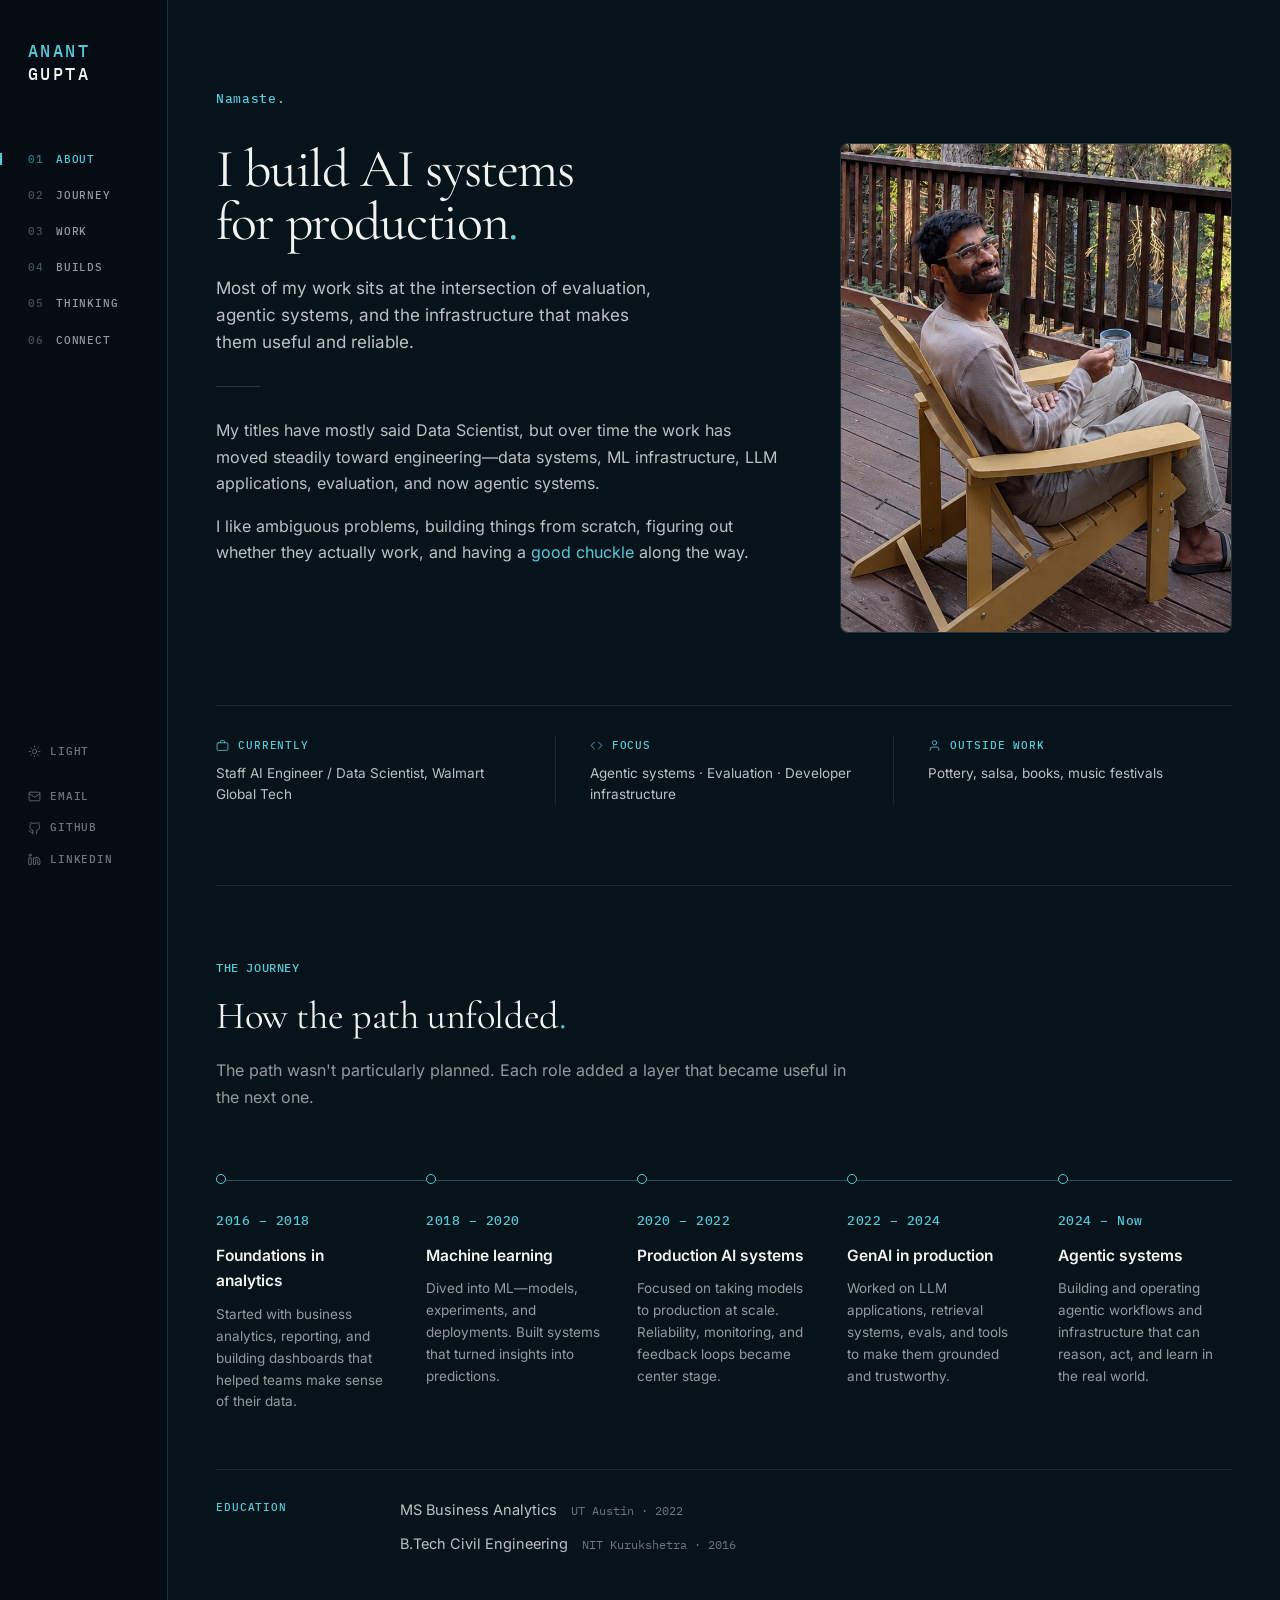
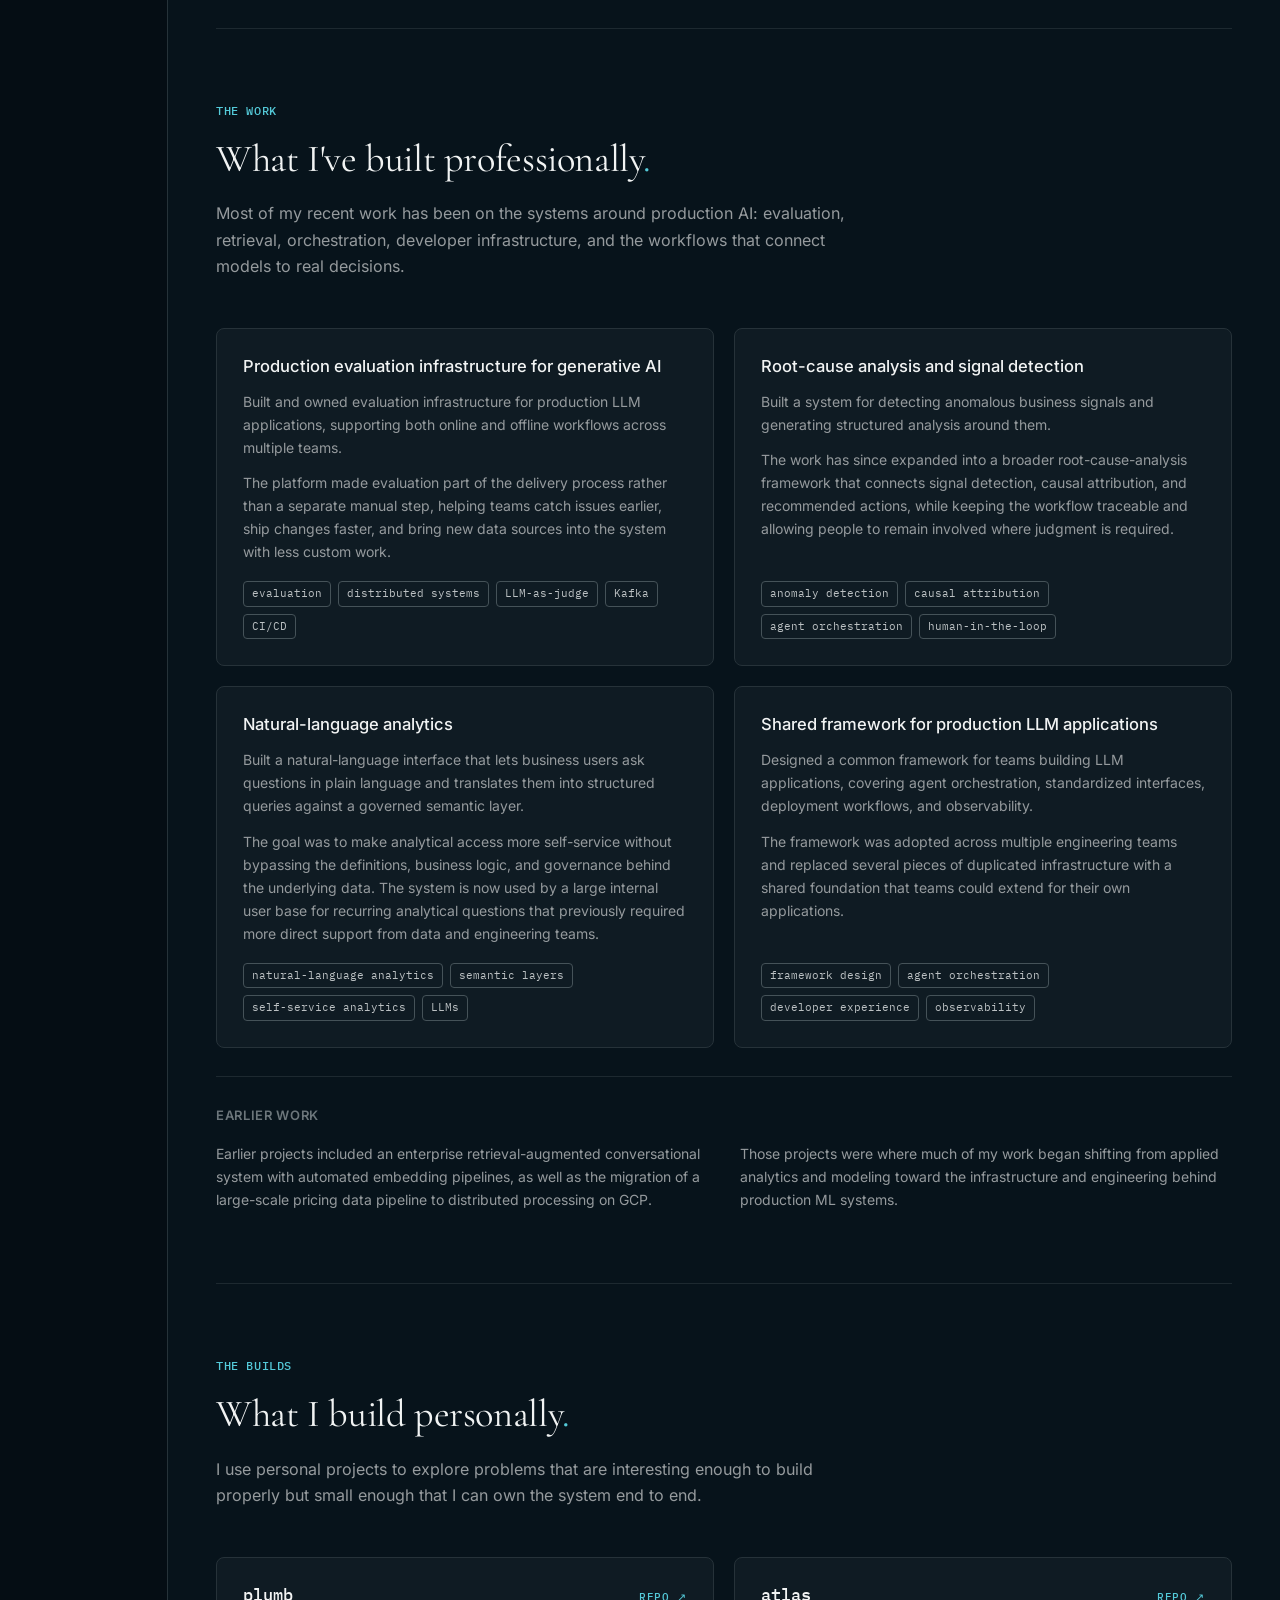
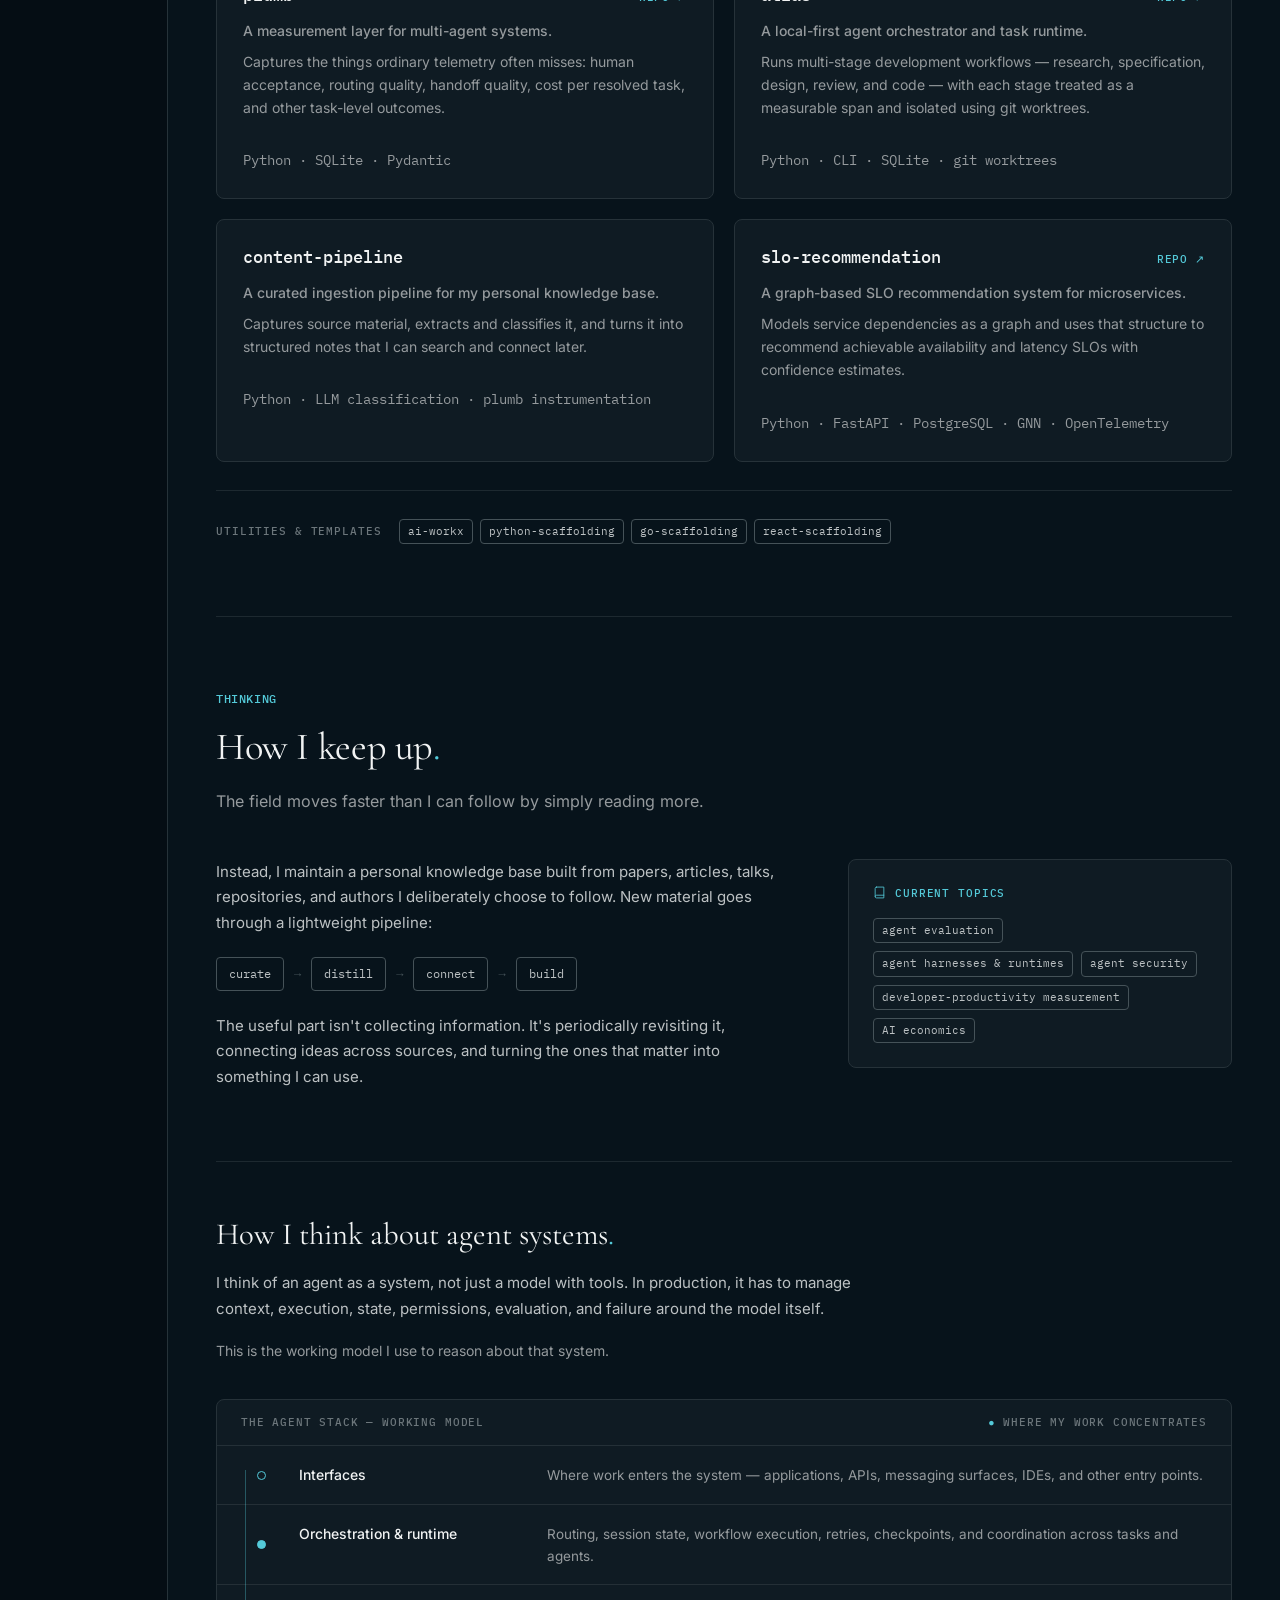
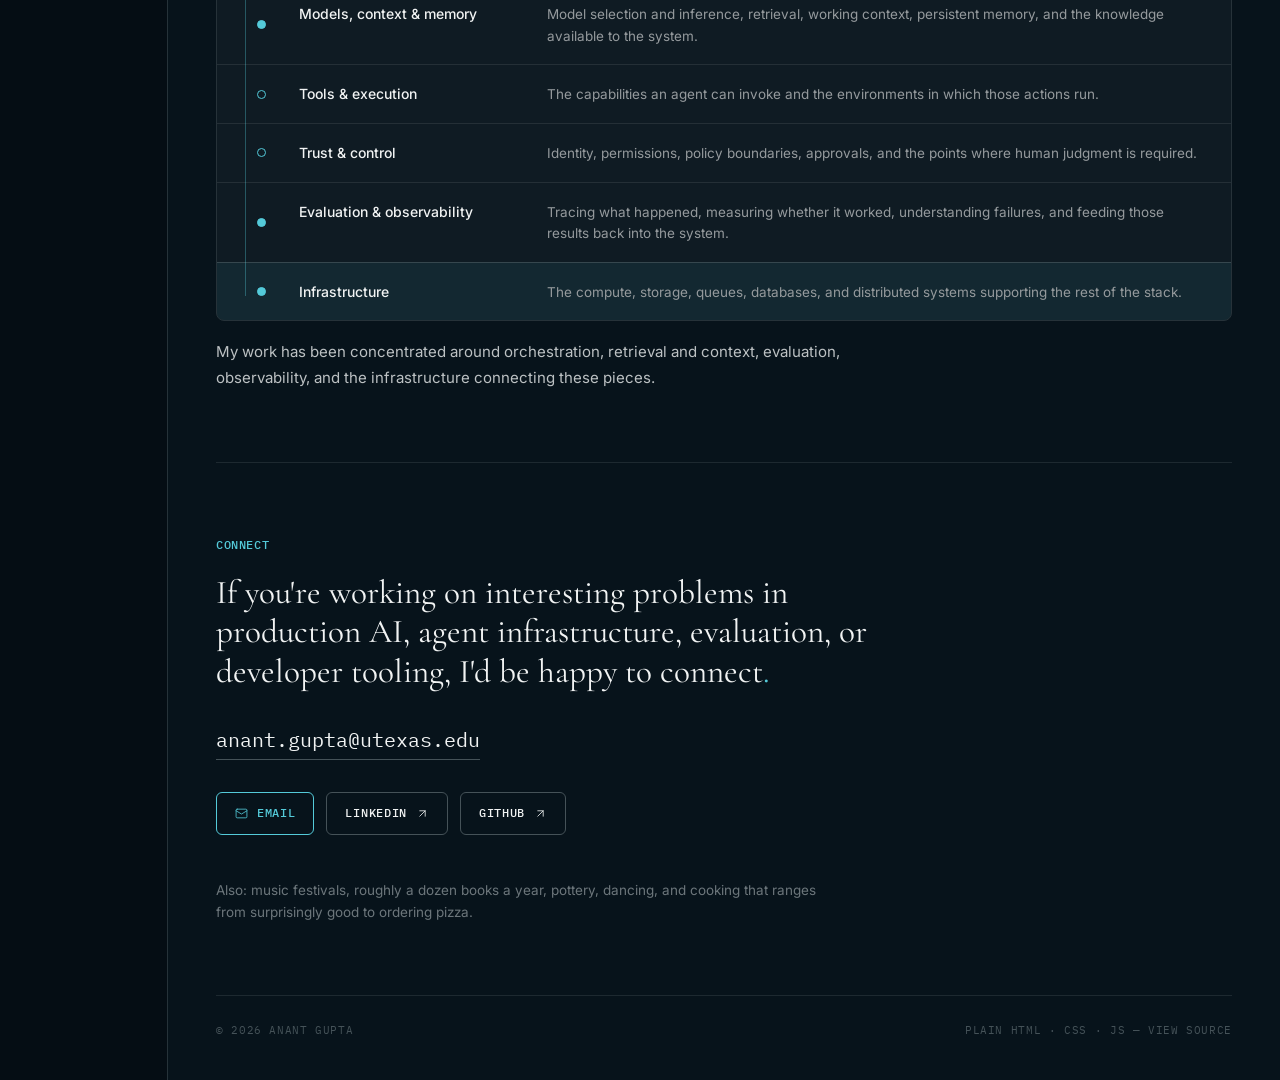
==== commit 1e8e1255: "redesign(portfolio): editorial rebuild — charcoal canvas, serif display, sidebar shell Rebuild the p" ====
--- a/index.html
+++ b/index.html
@@ -1,368 +1,401 @@
 <!DOCTYPE html>
-<html lang="en">
+<html lang="en" data-theme="dark">
 <head>
   <meta charset="utf-8">
   <meta name="viewport" content="width=device-width, initial-scale=1">
-  <title>Anant Gupta — Staff Data Scientist / AI Engineer</title>
-  <meta name="description" content="Anant Gupta — Staff Data Scientist / AIML Engineer at Walmart Global Tech. I build AI systems for production, and spend most of my time on whether they actually work. Evaluation systems, LLM frameworks, agent orchestration.">
+  <title>Anant Gupta — Staff AI Engineer / Data Scientist · Walmart Global Tech</title>
+  <meta name="description" content="Anant Gupta — Staff AI Engineer / Data Scientist at Walmart Global Tech. Most of my work sits at the intersection of evaluation, agentic systems, and the infrastructure that makes them useful and reliable.">
   <meta name="author" content="Anant Gupta">
+  <meta name="theme-color" content="#050D14">
 
   <meta property="og:type" content="website">
-  <meta property="og:title" content="Anant Gupta — Staff Data Scientist / AI Engineer">
-  <meta property="og:description" content="I build AI systems for production, and spend most of my time on whether they actually work.">
+  <meta property="og:title" content="Anant Gupta — Staff AI Engineer / Data Scientist">
+  <meta property="og:description" content="Most of my work sits at the intersection of evaluation, agentic systems, and the infrastructure that makes them useful and reliable.">
   <meta property="og:url" content="https://anant-gupta-utexas.github.io/">
   <meta name="twitter:card" content="summary">
 
   <link rel="canonical" href="https://anant-gupta-utexas.github.io/">
   <link rel="icon" href="assets/images/new_logo.png" type="image/png">
 
-  <link rel="preload" href="assets/fonts/instrument-serif-normal-2.woff2" as="font" type="font/woff2" crossorigin>
-  <link rel="preload" href="assets/fonts/libre-franklin-normal-2.woff2" as="font" type="font/woff2" crossorigin>
-  <link rel="stylesheet" href="assets/css/style.css?v=20260724a">
+  <link rel="preload" href="assets/fonts/cormorant-garamond-v21-latin-regular.woff2" as="font" type="font/woff2" crossorigin>
+  <link rel="preload" href="assets/fonts/inter-v20-latin-regular.woff2" as="font" type="font/woff2" crossorigin>
+  <link rel="preload" href="assets/fonts/ibm-plex-mono-v20-latin-regular.woff2" as="font" type="font/woff2" crossorigin>
+  <link rel="stylesheet" href="assets/css/style.css?v=20260813g">
   <script>
-    // Set theme before first paint to avoid a flash. A returning visitor's
-    // saved choice wins; otherwise the site defaults to dark.
+    // Apply the saved theme before first paint so there's no flash.
+    // Dark is the default for first-time visitors.
     (function () {
-      try {
-        var saved = localStorage.getItem('theme');
-        var dark = saved ? saved === 'dark' : true;
-        if (dark) document.documentElement.setAttribute('data-theme', 'dark');
-      } catch (e) {}
+      var t = 'dark';
+      try { if (localStorage.getItem('theme') === 'light') t = 'light'; } catch (e) {}
+      document.documentElement.setAttribute('data-theme', t);
     })();
   </script>
 </head>
 <body>
-<div class="app-shell" style="display:grid;grid-template-columns:200px 1fr;min-height:100vh">
+<a class="skip-link" href="#about">Skip to content</a>
+
+<div class="shell">
+
+<!-- ======= MOBILE TOP BAR (hidden ≥881px) ======= -->
+<header class="mobile-bar">
+  <div class="mobile-bar-top">
+    <a class="brand" href="#about"><span class="brand-accent">ANANT</span> GUPTA</a>
+    <button type="button" class="theme-toggle" aria-label="Toggle light and dark theme">
+      <svg class="icon-sun" viewBox="0 0 24 24" aria-hidden="true"><circle cx="12" cy="12" r="4"/><path d="M12 2v2M12 20v2M4.93 4.93l1.41 1.41M17.66 17.66l1.41 1.41M2 12h2M20 12h2M4.93 19.07l1.41-1.41M17.66 6.34l1.41-1.41"/></svg>
+      <svg class="icon-moon" viewBox="0 0 24 24" aria-hidden="true"><path d="M21 12.79A9 9 0 1 1 11.21 3 7 7 0 0 0 21 12.79z"/></svg>
+      <span class="theme-label">Light</span>
+    </button>
+  </div>
+  <nav class="mobile-nav" aria-label="Sections">
+    <a href="#about" data-nav="about">About</a>
+    <a href="#journey" data-nav="journey">Journey</a>
+    <a href="#work" data-nav="work">Work</a>
+    <a href="#builds" data-nav="builds">Builds</a>
+    <a href="#thinking" data-nav="thinking">Thinking</a>
+    <a href="#connect" data-nav="connect">Connect</a>
+  </nav>
+</header>
 
 <!-- ======= SIDEBAR ======= -->
-<div class="sidebar" style="border-right:1px solid var(--ink)">
-<div class="sidebar-inner" style="position:sticky;top:0;height:100vh;box-sizing:border-box;padding:36px 24px;display:flex;flex-direction:column">
-  <a href="#s-about" style="font-family:'Instrument Serif',serif;font-size:32px;line-height:1;letter-spacing:-.01em">AG<span style="color:var(--accent)">.</span></a>
-  <div class="sidebar-tagline" style="margin-top:14px;font-family:'Instrument Serif',serif;font-style:italic;font-size:14px;color:rgba(var(--ink-rgb),.5)">est. 2016,<br>still climbing</div>
-  <nav style="display:flex;flex-direction:column;gap:14px;margin-top:44px;font-size:12px;font-weight:600;letter-spacing:.08em;text-transform:uppercase">
-    <a href="#s-about" class="nav-link" data-nav="s-about" style="transition:color .2s">About</a>
-    <a href="#s-climb" class="nav-link" data-nav="s-climb" style="transition:color .2s">The Journey</a>
-    <a href="#s-work" class="nav-link" data-nav="s-work" style="transition:color .2s">Work</a>
-    <a href="#s-builds" class="nav-link" data-nav="s-builds" style="transition:color .2s">Builds</a>
-    <a href="#s-ahead" class="nav-link" data-nav="s-ahead" style="transition:color .2s">Keeping Up</a>
-    <a href="#s-stack" class="nav-link" data-nav="s-stack" style="transition:color .2s">The Stack</a>
-    <a href="#s-contact" class="nav-link" data-nav="s-contact" style="transition:color .2s">Contact</a>
-  </nav>
-  <button type="button" id="cmdk-open" class="cmdk-hint" style="margin-top:auto" aria-label="Open command palette">
-    <span>Search</span><kbd>⌘K</kbd>
-  </button>
-  <button type="button" id="theme-toggle" class="theme-toggle" aria-label="Toggle dark mode" title="Toggle theme (light / dark)">
-    <span class="theme-toggle-icon" aria-hidden="true"></span>
-    <span class="theme-toggle-label">Dark</span>
-  </button>
+<aside class="sidebar">
+  <div class="sidebar-inner">
+    <a class="brand" href="#about"><span class="brand-accent">ANANT</span><br>GUPTA</a>
+
+    <nav class="side-nav" aria-label="Sections">
+      <a href="#about" data-nav="about"><span class="n">01</span>About</a>
+      <a href="#journey" data-nav="journey"><span class="n">02</span>Journey</a>
+      <a href="#work" data-nav="work"><span class="n">03</span>Work</a>
+      <a href="#builds" data-nav="builds"><span class="n">04</span>Builds</a>
+      <a href="#thinking" data-nav="thinking"><span class="n">05</span>Thinking</a>
+      <a href="#connect" data-nav="connect"><span class="n">06</span>Connect</a>
+    </nav>
+
+    <div class="side-foot">
+      <button type="button" class="theme-toggle" aria-label="Toggle light and dark theme">
+        <svg class="icon-sun" viewBox="0 0 24 24" aria-hidden="true"><circle cx="12" cy="12" r="4"/><path d="M12 2v2M12 20v2M4.93 4.93l1.41 1.41M17.66 17.66l1.41 1.41M2 12h2M20 12h2M4.93 19.07l1.41-1.41M17.66 6.34l1.41-1.41"/></svg>
+        <svg class="icon-moon" viewBox="0 0 24 24" aria-hidden="true"><path d="M21 12.79A9 9 0 1 1 11.21 3 7 7 0 0 0 21 12.79z"/></svg>
+        <span class="theme-label">Light</span>
+      </button>
+      <div class="foot-rule" aria-hidden="true"></div>
+      <a href="mailto:anant.gupta@utexas.edu">
+        <svg viewBox="0 0 24 24" aria-hidden="true"><rect x="2" y="4" width="20" height="16" rx="2"/><path d="m22 7-10 6L2 7"/></svg>
+        Email</a>
+      <a href="https://github.com/anant-gupta-utexas" target="_blank" rel="noopener">
+        <svg viewBox="0 0 24 24" aria-hidden="true"><path d="M9 19c-5 1.5-5-2.5-7-3m14 6v-3.87a3.37 3.37 0 0 0-.94-2.61c3.14-.35 6.44-1.54 6.44-7A5.44 5.44 0 0 0 20 4.77 5.07 5.07 0 0 0 19.91 1S18.73.65 16 2.48a13.38 13.38 0 0 0-7 0C6.27.65 5.09 1 5.09 1A5.07 5.07 0 0 0 5 4.77a5.44 5.44 0 0 0-1.5 3.78c0 5.42 3.3 6.61 6.44 7A3.37 3.37 0 0 0 9 18.13V22"/></svg>
+        GitHub</a>
+      <a href="https://linkedin.com/in/anant-utexas" target="_blank" rel="noopener">
+        <svg viewBox="0 0 24 24" aria-hidden="true"><path d="M16 8a6 6 0 0 1 6 6v7h-4v-7a2 2 0 0 0-2-2 2 2 0 0 0-2 2v7h-4V9h4v1a6 6 0 0 1 2-2z"/><rect x="2" y="9" width="4" height="12"/><circle cx="4" cy="4" r="2"/></svg>
+        LinkedIn</a>
+    </div>
+  </div>
+</aside>
+
+<!-- ======= MAIN ======= -->
+<main>
+
+  <!-- ======= 01 ABOUT ======= -->
+  <section id="about" class="hero" aria-label="About">
+    <p class="hero-hello">Namaste.</p>
+    <div class="hero-grid">
+      <div class="hero-copy">
+        <h1 class="hero-title">I build AI systems<br>for production<span class="accent">.</span></h1>
+        <p class="hero-lede">Most of my work sits at the intersection of evaluation, agentic systems, and the infrastructure that makes them useful and reliable.</p>
+        <div class="hero-rule" aria-hidden="true"></div>
+        <p>My titles have mostly said Data Scientist, but over time the work has moved steadily toward engineering&mdash;data systems, ML infrastructure, LLM applications, evaluation, and now agentic systems.</p>
+        <p>I like ambiguous problems, building things from scratch, figuring out whether they actually work, and having a <span class="accent">good chuckle</span> along the way.</p>
+      </div>
+
+      <div class="hero-meta">
+        <div class="meta-block">
+          <p class="meta-label">
+            <svg viewBox="0 0 24 24" aria-hidden="true"><rect x="2" y="7" width="20" height="14" rx="2"/><path d="M16 7V5a2 2 0 0 0-2-2h-4a2 2 0 0 0-2 2v2"/></svg>
+            Currently</p>
+          <p class="meta-value">Staff AI Engineer / Data Scientist, Walmart Global Tech</p>
+        </div>
+        <div class="meta-block">
+          <p class="meta-label">
+            <svg viewBox="0 0 24 24" aria-hidden="true"><path d="m16 18 6-6-6-6M8 6l-6 6 6 6"/></svg>
+            Focus</p>
+          <p class="meta-value">Agentic systems &middot; Evaluation &middot; Developer infrastructure</p>
+        </div>
+        <div class="meta-block">
+          <p class="meta-label">
+            <svg viewBox="0 0 24 24" aria-hidden="true"><path d="M20 21v-2a4 4 0 0 0-4-4H8a4 4 0 0 0-4 4v2"/><circle cx="12" cy="7" r="4"/></svg>
+            Outside work</p>
+          <p class="meta-value">Pottery, salsa, books, music festivals</p>
+        </div>
+      </div>
+
+      <figure class="hero-portrait">
+        <img src="assets/images/portrait.jpg" alt="Anant Gupta seated on a forest deck, holding a mug of coffee" width="704" height="880">
+      </figure>
+    </div>
+  </section>
+
+  <!-- ======= 02 JOURNEY ======= -->
+  <section id="journey" aria-label="The journey">
+    <p class="eyebrow">The Journey</p>
+    <h2 class="section-title">How the path unfolded<span class="accent">.</span></h2>
+    <p class="section-lede">The path wasn't particularly planned. Each role added a layer that became useful in the next one.</p>
+
+    <ol class="path">
+      <li>
+        <p class="path-era">2016 &ndash; 2018</p>
+        <h3 class="path-title">Foundations in analytics</h3>
+        <p class="path-desc">Started with business analytics, reporting, and building dashboards that helped teams make sense of their data.</p>
+      </li>
+      <li>
+        <p class="path-era">2018 &ndash; 2020</p>
+        <h3 class="path-title">Machine learning</h3>
+        <p class="path-desc">Dived into ML&mdash;models, experiments, and deployments. Built systems that turned insights into predictions.</p>
+      </li>
+      <li>
+        <p class="path-era">2020 &ndash; 2022</p>
+        <h3 class="path-title">Production AI systems</h3>
+        <p class="path-desc">Focused on taking models to production at scale. Reliability, monitoring, and feedback loops became center stage.</p>
+      </li>
+      <li>
+        <p class="path-era">2022 &ndash; 2024</p>
+        <h3 class="path-title">GenAI in production</h3>
+        <p class="path-desc">Worked on LLM applications, retrieval systems, evals, and tools to make them grounded and trustworthy.</p>
+      </li>
+      <li>
+        <p class="path-era">2024 &ndash; Now</p>
+        <h3 class="path-title">Agentic systems</h3>
+        <p class="path-desc">Building and operating agentic workflows and infrastructure that can reason, act, and learn in the real world.</p>
+      </li>
+    </ol>
+
+    <div class="edu">
+      <p class="edu-label">Education</p>
+      <div class="edu-rows">
+        <p class="edu-row"><span class="edu-degree">MS Business Analytics</span> <span class="edu-school">UT Austin &middot; 2022</span></p>
+        <p class="edu-row"><span class="edu-degree">B.Tech Civil Engineering</span> <span class="edu-school">NIT Kurukshetra &middot; 2016</span></p>
+      </div>
+    </div>
+  </section>
+
+  <!-- ======= 03 WORK ======= -->
+  <section id="work" aria-label="Professional work">
+    <p class="eyebrow">The Work</p>
+    <h2 class="section-title">What I've built professionally<span class="accent">.</span></h2>
+    <p class="section-lede">Most of my recent work has been on the systems around production AI: evaluation, retrieval, orchestration, developer infrastructure, and the workflows that connect models to real decisions.</p>
+
+    <div class="card-grid">
+      <article class="card">
+        <h3>Production evaluation infrastructure for generative AI</h3>
+        <p>Built and owned evaluation infrastructure for production LLM applications, supporting both online and offline workflows across multiple teams.</p>
+        <p>The platform made evaluation part of the delivery process rather than a separate manual step, helping teams catch issues earlier, ship changes faster, and bring new data sources into the system with less custom work.</p>
+        <div class="tags">
+          <span class="tag">evaluation</span><span class="tag">distributed systems</span><span class="tag">LLM-as-judge</span><span class="tag">Kafka</span><span class="tag">CI/CD</span>
+        </div>
+      </article>
+
+      <article class="card">
+        <h3>Root-cause analysis and signal detection</h3>
+        <p>Built a system for detecting anomalous business signals and generating structured analysis around them.</p>
+        <p>The work has since expanded into a broader root-cause-analysis framework that connects signal detection, causal attribution, and recommended actions, while keeping the workflow traceable and allowing people to remain involved where judgment is required.</p>
+        <div class="tags">
+          <span class="tag">anomaly detection</span><span class="tag">causal attribution</span><span class="tag">agent orchestration</span><span class="tag">human-in-the-loop</span>
+        </div>
+      </article>
+
+      <article class="card">
+        <h3>Natural-language analytics</h3>
+        <p>Built a natural-language interface that lets business users ask questions in plain language and translates them into structured queries against a governed semantic layer.</p>
+        <p>The goal was to make analytical access more self-service without bypassing the definitions, business logic, and governance behind the underlying data. The system is now used by a large internal user base for recurring analytical questions that previously required more direct support from data and engineering teams.</p>
+        <div class="tags">
+          <span class="tag">natural-language analytics</span><span class="tag">semantic layers</span><span class="tag">self-service analytics</span><span class="tag">LLMs</span>
+        </div>
+      </article>
+
+      <article class="card">
+        <h3>Shared framework for production LLM applications</h3>
+        <p>Designed a common framework for teams building LLM applications, covering agent orchestration, standardized interfaces, deployment workflows, and observability.</p>
+        <p>The framework was adopted across multiple engineering teams and replaced several pieces of duplicated infrastructure with a shared foundation that teams could extend for their own applications.</p>
+        <div class="tags">
+          <span class="tag">framework design</span><span class="tag">agent orchestration</span><span class="tag">developer experience</span><span class="tag">observability</span>
+        </div>
+      </article>
+    </div>
+
+    <div class="earlier">
+      <h3>Earlier work</h3>
+      <div class="earlier-cols">
+        <p>Earlier projects included an enterprise retrieval-augmented conversational system with automated embedding pipelines, as well as the migration of a large-scale pricing data pipeline to distributed processing on GCP.</p>
+        <p>Those projects were where much of my work began shifting from applied analytics and modeling toward the infrastructure and engineering behind production ML systems.</p>
+      </div>
+    </div>
+  </section>
+
+  <!-- ======= 04 BUILDS ======= -->
+  <section id="builds" aria-label="Personal builds">
+    <p class="eyebrow">The Builds</p>
+    <h2 class="section-title">What I build personally<span class="accent">.</span></h2>
+    <p class="section-lede">I use personal projects to explore problems that are interesting enough to build properly but small enough that I can own the system end to end.</p>
+
+    <div class="card-grid">
+      <article class="card">
+        <div class="build-head">
+          <h3 class="build-name">plumb</h3>
+          <a class="repo-link" href="https://github.com/anant-gupta-utexas/plumb" target="_blank" rel="noopener">Repo &#8599;</a>
+        </div>
+        <p class="build-tagline">A measurement layer for multi-agent systems.</p>
+        <p class="build-desc">Captures the things ordinary telemetry often misses: human acceptance, routing quality, handoff quality, cost per resolved task, and other task-level outcomes.</p>
+        <p class="build-stack">Python &middot; SQLite &middot; Pydantic</p>
+      </article>
+
+      <article class="card">
+        <div class="build-head">
+          <h3 class="build-name">atlas</h3>
+          <a class="repo-link" href="https://github.com/anant-gupta-utexas/atlas" target="_blank" rel="noopener">Repo &#8599;</a>
+        </div>
+        <p class="build-tagline">A local-first agent orchestrator and task runtime.</p>
+        <p class="build-desc">Runs multi-stage development workflows &mdash; research, specification, design, review, and code &mdash; with each stage treated as a measurable span and isolated using git worktrees.</p>
+        <p class="build-stack">Python &middot; CLI &middot; SQLite &middot; git worktrees</p>
+      </article>
+
+      <article class="card">
+        <div class="build-head">
+          <h3 class="build-name">content-pipeline</h3>
+          <!-- Repo link intentionally omitted: the repository is private. -->
+        </div>
+        <p class="build-tagline">A curated ingestion pipeline for my personal knowledge base.</p>
+        <p class="build-desc">Captures source material, extracts and classifies it, and turns it into structured notes that I can search and connect later.</p>
+        <p class="build-stack">Python &middot; LLM classification &middot; plumb instrumentation</p>
+      </article>
+
+      <article class="card">
+        <div class="build-head">
+          <h3 class="build-name">slo-recommendation</h3>
+          <a class="repo-link" href="https://github.com/anant-gupta-utexas/slo-recommendation-engine" target="_blank" rel="noopener">Repo &#8599;</a>
+        </div>
+        <p class="build-tagline">A graph-based SLO recommendation system for microservices.</p>
+        <p class="build-desc">Models service dependencies as a graph and uses that structure to recommend achievable availability and latency SLOs with confidence estimates.</p>
+        <p class="build-stack">Python &middot; FastAPI &middot; PostgreSQL &middot; GNN &middot; OpenTelemetry</p>
+      </article>
+    </div>
+
+    <div class="utilities">
+      <span class="utilities-label">Utilities &amp; templates</span>
+      <div class="tags">
+        <a class="tag" href="https://github.com/anant-gupta-utexas/ai-workx" target="_blank" rel="noopener">ai-workx</a>
+        <a class="tag" href="https://github.com/anant-gupta-utexas/python-scaffolding" target="_blank" rel="noopener">python-scaffolding</a>
+        <a class="tag" href="https://github.com/anant-gupta-utexas/go-scaffolding" target="_blank" rel="noopener">go-scaffolding</a>
+        <a class="tag" href="https://github.com/anant-gupta-utexas/react-scaffolding" target="_blank" rel="noopener">react-scaffolding</a>
+      </div>
+    </div>
+  </section>
+
+  <!-- ======= 05 THINKING ======= -->
+  <section id="thinking" aria-label="How I keep up and how I think">
+    <p class="eyebrow">Thinking</p>
+    <h2 class="section-title">How I keep up<span class="accent">.</span></h2>
+    <p class="section-lede">The field moves faster than I can follow by simply reading more.</p>
+
+    <div class="keepup-grid">
+      <div class="keepup-copy">
+        <p>Instead, I maintain a personal knowledge base built from papers, articles, talks, repositories, and authors I deliberately choose to follow. New material goes through a lightweight pipeline:</p>
+        <div class="pipeline" aria-label="Pipeline: curate, distill, connect, build">
+          <span class="step">curate</span><span class="arrow">&rarr;</span><span class="step">distill</span><span class="arrow">&rarr;</span><span class="step">connect</span><span class="arrow">&rarr;</span><span class="step">build</span>
+        </div>
+        <p>The useful part isn't collecting information. It's periodically revisiting it, connecting ideas across sources, and turning the ones that matter into something I can use.</p>
+      </div>
+
+      <div class="topics-panel">
+        <p class="meta-label">
+          <svg viewBox="0 0 24 24" aria-hidden="true"><path d="M4 19.5A2.5 2.5 0 0 1 6.5 17H20"/><path d="M6.5 2H20v20H6.5A2.5 2.5 0 0 1 4 19.5v-15A2.5 2.5 0 0 1 6.5 2z"/></svg>
+          Current topics</p>
+        <div class="tags">
+          <span class="tag">agent evaluation</span>
+          <span class="tag">agent harnesses &amp; runtimes</span>
+          <span class="tag">agent security</span>
+          <span class="tag">developer-productivity measurement</span>
+          <span class="tag">AI economics</span>
+        </div>
+      </div>
+    </div>
+
+    <div class="thinking-sub">
+      <h3 class="sub-title">How I think about agent systems<span class="accent">.</span></h3>
+      <p>I think of an agent as a system, not just a model with tools. In production, it has to manage context, execution, state, permissions, evaluation, and failure around the model itself.</p>
+      <p class="dim">This is the working model I use to reason about that system.</p>
+
+      <div class="stack-panel">
+        <div class="stack-caption">
+          <span>The agent stack &mdash; working model</span>
+          <span><span class="dot">&#9679;</span>&nbsp;Where my work concentrates</span>
+        </div>
+        <div class="stack-rows">
+          <div class="stack-row">
+            <span class="marker" aria-hidden="true"></span>
+            <p class="layer-name">Interfaces</p>
+            <p class="layer-desc">Where work enters the system &mdash; applications, APIs, messaging surfaces, IDEs, and other entry points.</p>
+          </div>
+          <div class="stack-row focus">
+            <span class="marker" aria-hidden="true"></span>
+            <p class="layer-name">Orchestration &amp; runtime</p>
+            <p class="layer-desc">Routing, session state, workflow execution, retries, checkpoints, and coordination across tasks and agents.</p>
+          </div>
+          <div class="stack-row focus">
+            <span class="marker" aria-hidden="true"></span>
+            <p class="layer-name">Models, context &amp; memory</p>
+            <p class="layer-desc">Model selection and inference, retrieval, working context, persistent memory, and the knowledge available to the system.</p>
+          </div>
+          <div class="stack-row">
+            <span class="marker" aria-hidden="true"></span>
+            <p class="layer-name">Tools &amp; execution</p>
+            <p class="layer-desc">The capabilities an agent can invoke and the environments in which those actions run.</p>
+          </div>
+          <div class="stack-row">
+            <span class="marker" aria-hidden="true"></span>
+            <p class="layer-name">Trust &amp; control</p>
+            <p class="layer-desc">Identity, permissions, policy boundaries, approvals, and the points where human judgment is required.</p>
+          </div>
+          <div class="stack-row focus">
+            <span class="marker" aria-hidden="true"></span>
+            <p class="layer-name">Evaluation &amp; observability</p>
+            <p class="layer-desc">Tracing what happened, measuring whether it worked, understanding failures, and feeding those results back into the system.</p>
+          </div>
+          <div class="stack-row focus foundation">
+            <span class="marker" aria-hidden="true"></span>
+            <p class="layer-name">Infrastructure</p>
+            <p class="layer-desc">The compute, storage, queues, databases, and distributed systems supporting the rest of the stack.</p>
+          </div>
+        </div>
+      </div>
+      <p class="stack-note">My work has been concentrated around orchestration, retrieval and context, evaluation, observability, and the infrastructure connecting these pieces.</p>
+    </div>
+  </section>
+
+  <!-- ======= 06 CONNECT ======= -->
+  <section id="connect" aria-label="Connect">
+    <p class="eyebrow">Connect</p>
+    <h2 class="connect-title">If you're working on interesting problems in production AI, agent infrastructure, evaluation, or developer tooling, I'd be happy to connect<span class="accent">.</span></h2>
+
+    <a class="connect-email" href="mailto:anant.gupta@utexas.edu">anant.gupta@utexas.edu</a>
+
+    <div class="connect-actions">
+      <a class="btn btn-primary" href="mailto:anant.gupta@utexas.edu">
+        <svg viewBox="0 0 24 24" aria-hidden="true"><rect x="2" y="4" width="20" height="16" rx="2"/><path d="m22 7-10 6L2 7"/></svg>
+        Email</a>
+      <a class="btn" href="https://linkedin.com/in/anant-utexas" target="_blank" rel="noopener">LinkedIn
+        <svg viewBox="0 0 24 24" aria-hidden="true"><path d="M7 17 17 7M7 7h10v10"/></svg></a>
+      <a class="btn" href="https://github.com/anant-gupta-utexas" target="_blank" rel="noopener">GitHub
+        <svg viewBox="0 0 24 24" aria-hidden="true"><path d="M7 17 17 7M7 7h10v10"/></svg></a>
+    </div>
+
+    <p class="connect-also">Also: music festivals, roughly a dozen books a year, pottery, dancing, and cooking that ranges from surprisingly good to ordering pizza.</p>
+  </section>
+
+  <footer>
+    <span>&copy; 2026 Anant Gupta</span>
+    <a href="https://github.com/anant-gupta-utexas/anant-gupta-utexas.github.io" target="_blank" rel="noopener">Plain HTML &middot; CSS &middot; JS &mdash; view source</a>
+  </footer>
+
+</main>
 </div>
-</div>
-
-<!-- ======= MAIN ======= -->
-<div style="min-width:0">
-
-<!-- 01 ABOUT / HERO -->
-<section id="s-about" data-screen-label="About" style="padding:96px 72px 72px;border-bottom:1px solid var(--ink);animation:fadeUp .7s ease both" data-num="01">
-  <div style="font-size:11px;font-weight:600;letter-spacing:.14em;text-transform:uppercase;color:var(--accent)">Anant Gupta — Staff Data Scientist / AIML Engineer · Walmart Global Tech</div>
-  <h1 style="font-family:'Instrument Serif',serif;font-weight:400;font-size:clamp(42px,4.6vw,62px);line-height:1.08;letter-spacing:-.015em;margin:22px 0 0;max-width:14em">I build AI systems for production, and spend most of my time on whether they <em style="color:var(--accent)">actually</em> work.</h1>
-  <div style="display:flex;flex-wrap:wrap;gap:32px;margin-top:30px;font-size:13.5px;color:rgba(var(--ink-rgb),.65)">
-    <span><strong style="color:var(--ink)">9+ years</strong> — analyst to specialist</span>
-    <span><strong style="color:var(--ink)">Deep on</strong> agentic systems, DevEx &amp; evaluation</span>
-    <span><strong style="color:var(--ink)">Happier with</strong> a number than a demo</span>
-  </div>
-  <div class="about-venn" style="display:grid;grid-template-columns:minmax(0,1fr) 320px;gap:56px;max-width:60em;margin-top:48px;border-top:1px solid rgba(var(--ink-rgb),.25);padding-top:36px;align-items:center">
-    <div>
-      <p style="font-size:16.5px;line-height:1.7;margin:0"><em style="font-family: &quot;Instrument Serif&quot;, serif; font-size: 19px; color: var(--accent);">Namaste.</em> My title has usually said Data Scientist. In practice the work kept drifting — pipelines one year, models the next, agentic systems now. What's stayed constant is what I enjoy: writing framework code, helping people think through a hard problem, and having a good chuckle along the way.</p>
-      <p style="font-size:16.5px;line-height:1.7;margin:16px 0 0;color:rgba(var(--ink-rgb),.7)">I pick up a new hobby every year. Right now it's pottery. Before that, salsa and house dancing, which stuck — you'll often catch me breaking into something while a coding agent grinds through a task in the other window. It's the same reflex that took a civil engineering graduate into production generative AI: I keep taking the step where I understand the least.</p>
-    </div>
-    <div>
-      <svg viewBox="0 0 340 320" style="width:100%;max-width:320px;height:auto;overflow:visible;display:block;margin:0 auto">
-        <circle cx="110" cy="115" r="98" fill="var(--accent-11)"></circle>
-        <circle cx="230" cy="115" r="98" fill="var(--accent-11)"></circle>
-        <circle cx="170" cy="195" r="98" fill="var(--accent-11)"></circle>
-        <circle cx="110" cy="115" r="98" fill="none" stroke="var(--ink)" stroke-width="1.2"></circle>
-        <circle cx="230" cy="115" r="98" fill="none" stroke="var(--ink)" stroke-width="1.2"></circle>
-        <circle cx="170" cy="195" r="98" fill="none" stroke="var(--ink)" stroke-width="1.2"></circle>
-        <text x="82" y="98" font-family="Libre Franklin" font-weight="600" font-size="10" fill="var(--ink)" text-anchor="middle" letter-spacing="0.5">DOMAIN</text>
-        <text x="82" y="111" font-family="Libre Franklin" font-weight="600" font-size="10" fill="var(--ink)" text-anchor="middle" letter-spacing="0.5">EXPERTISE</text>
-        <text x="260" y="108" font-family="Libre Franklin" font-weight="600" font-size="10" fill="var(--ink)" text-anchor="middle" letter-spacing="0.5">ENGINEERING</text>
-        <text x="170" y="268" font-family="Libre Franklin" font-weight="600" font-size="10" fill="var(--ink)" text-anchor="middle" letter-spacing="0.5">BUSINESS IMPACT</text>
-        <text x="170" y="150" font-family="Instrument Serif" font-style="italic" font-size="18" fill="var(--ink)" text-anchor="middle">judgment</text>
-      </svg>
-    </div>
-  </div>
-</section>
-
-<!-- 02 THE JOURNEY -->
-<section id="s-climb" data-screen-label="The Journey" style="padding:64px 72px 72px;border-bottom:1px solid var(--ink)" data-num="02">
-  <h2 style="font-family:'Instrument Serif',serif;font-weight:400;font-size:38px;margin:0">The journey</h2>
-  <p style="font-size:15px;line-height:1.65;color:rgba(var(--ink-rgb),.65);margin:16px 0 0;max-width:40em">Each role built on the last. None of them felt like a plan at the time — looking back, they stacked.</p>
-  <div style="display:flex;flex-direction:column;margin-top:32px;max-width:52em">
-    <div style="display:grid;grid-template-columns:120px 1fr;gap:28px;padding:18px 0;border-top:1px solid var(--ink)">
-      <div><div style="font-family:'Instrument Serif',serif;font-style:italic;font-size:15px;color:var(--accent)">Now</div><div style="font-size:11px;font-weight:600;letter-spacing:.1em;color:rgba(var(--ink-rgb),.45);margin-top:4px">SPECIALIST</div></div>
-      <div>
-        <div style="font-weight:600;font-size:16px">The LLM chapter. Newer problems, same old habit of measuring things.</div>
-        <div style="font-family:'Instrument Serif',serif;font-style:italic;font-size:14.5px;color:rgba(var(--ink-rgb),.6);margin-top:5px">Currently deep in agentic systems, evaluation, and human-in-the-loop orchestration.</div>
-      </div>
-    </div>
-    <div style="display:grid;grid-template-columns:120px 1fr;gap:28px;padding:18px 0;border-top:1px solid rgba(var(--ink-rgb),.25)">
-      <div><div style="font-family:'Instrument Serif',serif;font-style:italic;font-size:15px;color:var(--accent)">2022–</div><div style="font-size:11px;font-weight:600;letter-spacing:.1em;color:rgba(var(--ink-rgb),.45);margin-top:4px">ARCHITECT</div></div>
-      <div>
-        <div style="font-weight:600;font-size:16px">A mentor reset the whole trajectory with one idea.</div>
-        <div style="border-left:2px solid var(--accent);padding-left:16px;margin-top:10px;font-family:'Instrument Serif',serif;font-style:italic;font-size:17px;line-height:1.45;color:var(--ink)">"ML without operations and engineering is just research with zero business value. Engineering is a one-time investment that compounds forever."</div>
-        <div style="font-family:'Instrument Serif',serif;font-style:italic;font-size:14.5px;color:rgba(var(--ink-rgb),.6);margin-top:8px">Realized engineering skills are force multipliers.</div>
-      </div>
-    </div>
-    <div style="display:grid;grid-template-columns:120px 1fr;gap:28px;padding:18px 0;border-top:1px solid rgba(var(--ink-rgb),.25)">
-      <div><div style="font-family:'Instrument Serif',serif;font-style:italic;font-size:15px;color:var(--accent)">2020–22</div><div style="font-size:11px;font-weight:600;letter-spacing:.1em;color:rgba(var(--ink-rgb),.45);margin-top:4px">DATA SCIENTIST</div></div>
-      <div>
-        <div style="font-weight:600;font-size:16px">Healthcare analytics, plus an intense analytics master's at UT Austin.</div>
-        <div style="font-family:'Instrument Serif',serif;font-style:italic;font-size:14.5px;color:rgba(var(--ink-rgb),.6);margin-top:5px">POCs teach; only production creates value. Learnt to bridge that gap.</div>
-      </div>
-    </div>
-    <div style="display:grid;grid-template-columns:120px 1fr;gap:28px;padding:18px 0;border-top:1px solid rgba(var(--ink-rgb),.25)">
-      <div><div style="font-family:'Instrument Serif',serif;font-style:italic;font-size:15px;color:var(--accent)">2016–19</div><div style="font-size:11px;font-weight:600;letter-spacing:.1em;color:rgba(var(--ink-rgb),.45);margin-top:4px">ANALYST</div></div>
-      <div>
-        <div style="font-weight:600;font-size:16px">Learned the craft in fast, chaotic digital-marketing analytics.</div>
-        <div style="font-family:'Instrument Serif',serif;font-style:italic;font-size:14.5px;color:rgba(var(--ink-rgb),.6);margin-top:5px">The next door usually opens through people — stay connected.</div>
-      </div>
-    </div>
-    <div style="display:grid;grid-template-columns:120px 1fr;gap:28px;padding:18px 0;border-top:1px solid rgba(var(--ink-rgb),.25);border-bottom:1px solid var(--ink)">
-      <div><div style="font-family:'Instrument Serif',serif;font-style:italic;font-size:15px;color:var(--accent)">2016</div><div style="font-size:11px;font-weight:600;letter-spacing:.1em;color:rgba(var(--ink-rgb),.45);margin-top:4px">THE PIVOT</div></div>
-      <div>
-        <div style="font-weight:600;font-size:16px">Trained as a civil engineer. Started over in digital-marketing analytics.</div>
-        <div style="font-family:'Instrument Serif',serif;font-style:italic;font-size:14.5px;color:rgba(var(--ink-rgb),.6);margin-top:5px">At the bottom, with no network in tech.</div>
-      </div>
-    </div>
-  </div>
-</section>
-
-<!-- 04 WORK -->
-<section id="s-work" data-screen-label="Work" style="padding:64px 72px 72px;border-bottom:1px solid var(--ink)" data-num="03">
-  <h2 style="font-family:'Instrument Serif',serif;font-weight:400;font-size:38px;margin:0">What I've built professionally</h2>
-  <p style="font-size:15.5px;line-height:1.7;color:rgba(var(--ink-rgb),.7);margin:18px 0 0;max-width:44em">Over 9+ years I've gone from operations analytics to building production generative-AI platforms at enterprise scale — evaluation systems, LLM frameworks used across teams, and automated analysis tools that put AI-generated insight in front of decision-makers. The common thread is production: systems other people build on, with enough measurement to tell whether they're holding up. I learned that one the hard way — a demo and a shipped system are different animals.</p>
-  <div class="work-grid" style="display:grid;grid-template-columns:1fr 1fr;gap:0;margin-top:36px;border:1px solid var(--ink)">
-    <div class="work-card" style="display:flex;flex-direction:column;padding:28px;border-right:1px solid rgba(var(--ink-rgb),.25);border-bottom:1px solid rgba(var(--ink-rgb),.25)">
-      <div style="font-weight:600;font-size:16.5px">A production evaluation platform for generative-AI systems.</div>
-      <div style="font-size:14px;line-height:1.65;color:rgba(var(--ink-rgb),.65);margin-top:8px">Replaced slow, subjective, manual testing with automated, objective, continuously-run evaluation wired into the delivery pipeline — quality measured on every change instead of guessed at, now foundational to how AI ships across the org.</div>
-      <div class="work-tags" style="display:flex;flex-wrap:wrap;gap:6px;margin-top:auto;padding-top:16px">
-        <span class="work-tag">distributed systems</span><span class="work-tag">async jobs</span><span class="work-tag">LLM-as-judge</span><span class="work-tag">retrieval quality</span><span class="work-tag">CI/CD</span><span class="work-tag">platform engineering</span>
-      </div>
-    </div>
-    <div class="work-card" style="display:flex;flex-direction:column;padding:28px;border-bottom:1px solid rgba(var(--ink-rgb),.25)">
-      <div style="font-weight:600;font-size:16.5px">A root cause analysis framework that turns detection into action — at company scale.</div>
-      <div style="font-size:14px;line-height:1.65;color:rgba(var(--ink-rgb),.65);margin-top:8px">Built the framework that lets domain teams (pricing, replenishment, space) compose end-to-end workflows: detect an anomalous business signal, quantify what caused it, recommend the corrective action, keep a human-in-the-loop on the risky ones.</div>
-      <div class="work-tags" style="display:flex;flex-wrap:wrap;gap:6px;margin-top:auto;padding-top:16px">
-        <span class="work-tag">anomaly detection</span><span class="work-tag">causal attribution</span><span class="work-tag">agent orchestration</span><span class="work-tag">audit &amp; traceability</span><span class="work-tag">human-in-the-loop</span>
-      </div>
-    </div>
-    <div class="work-card" style="display:flex;flex-direction:column;padding:28px;border-right:1px solid rgba(var(--ink-rgb),.25)">
-      <div style="font-weight:600;font-size:16.5px">A natural-language-to-data query engine that opened data access up past the analysts.</div>
-      <div style="font-size:14px;line-height:1.65;color:rgba(var(--ink-rgb),.65);margin-top:8px">Let non-technical employees query complex databases in plain language — thousands of hours of manual pulls avoided, and the data team got their week back from repetitive support requests.</div>
-      <div class="work-tags" style="display:flex;flex-wrap:wrap;gap:6px;margin-top:auto;padding-top:16px">
-        <span class="work-tag">text-to-SQL</span><span class="work-tag">self-service analytics</span><span class="work-tag">semantic layers</span>
-      </div>
-    </div>
-    <div class="work-card" style="display:flex;flex-direction:column;padding:28px">
-      <div style="font-weight:600;font-size:16.5px">An LLM application framework adopted across multiple engineering teams.</div>
-      <div style="font-size:14px;line-height:1.65;color:rgba(var(--ink-rgb),.65);margin-top:8px">Extracted common patterns from production AI systems into a shared framework — provider-abstracted inference, memory management, agent orchestration, observability baked in — so teams stopped rebuilding the same infrastructure.</div>
-      <div class="work-tags" style="display:flex;flex-wrap:wrap;gap:6px;margin-top:auto;padding-top:16px">
-        <span class="work-tag">framework design</span><span class="work-tag">developer experience</span><span class="work-tag">agent orchestration</span><span class="work-tag">observability</span>
-      </div>
-    </div>
-  </div>
-  <p style="font-size:13px;line-height:1.6;color:rgba(var(--ink-rgb),.5);margin:20px 0 0;max-width:44em">The breadth beneath the depth: enterprise RAG on vector databases, a massive pipeline migration to distributed compute on cloud, A/B-testing frameworks and recommenders in marketing, healthcare risk-stratification modeling.</p>
-</section>
-
-<!-- 05 BUILDS -->
-<section id="s-builds" data-screen-label="Builds" style="padding:64px 72px 72px;border-bottom:1px solid var(--ink)" data-num="04">
-  <h2 style="font-family:'Instrument Serif',serif;font-weight:400;font-size:38px;margin:0">What I build personally</h2>
-  <div style="font-family:'Instrument Serif',serif;font-style:italic;font-size:18px;color:rgba(var(--ink-rgb),.55);margin-top:14px">Small enough to finish, real enough to break.</div>
-  <p style="font-size:15px;line-height:1.65;color:rgba(var(--ink-rgb),.65);margin:16px 0 0;max-width:42em">Instrumented systems for my own life and learning — one measurement layer, one orchestrator. Nobody assigned any of this. I build it because the problems are interesting and because it keeps me honest about whether I can still ship something end to end.</p>
-  <div style="display:grid;grid-template-columns:1fr 1fr;gap:0;margin-top:36px;border:1px solid var(--ink)">
-    <div style="padding:28px;border-right:1px solid rgba(var(--ink-rgb),.25);border-bottom:1px solid rgba(var(--ink-rgb),.25)">
-      <div style="display:flex;align-items:baseline;justify-content:space-between"><span style="font-family:'Instrument Serif',serif;font-size:24px">plumb</span><a href="https://github.com/anant-gupta-utexas/plumb" target="_blank" style="font-family:ui-monospace,Menlo,monospace;font-size:11px;color:var(--accent)">repo ↗</a></div>
-      <div style="font-weight:600;font-size:14px;margin-top:10px">A measurement spine for multi-agent systems.</div>
-      <div style="font-size:13.5px;line-height:1.6;color:rgba(var(--ink-rgb),.65);margin-top:6px">Four tables, two entry points; everything else is a query. Measures what telemetry tools miss — human acceptance, routing quality, handoff quality, cost-per-resolved-task. A failing production run becomes a regression test in one call.</div>
-      <div style="font-family:'Instrument Serif',serif;font-style:italic;font-size:13.5px;color:rgba(var(--ink-rgb),.55);margin-top:10px">The whole design is an exercise in restraint.</div>
-      <div style="font-family:ui-monospace,Menlo,monospace;font-size:11px;color:rgba(var(--ink-rgb),.5);margin-top:12px">Python · SQLite · Pydantic</div>
-    </div>
-    <div style="padding:28px;border-bottom:1px solid rgba(var(--ink-rgb),.25)">
-      <div style="display:flex;align-items:baseline;justify-content:space-between"><span style="font-family:'Instrument Serif',serif;font-size:24px">atlas</span><a href="https://github.com/anant-gupta-utexas/atlas" target="_blank" style="font-family:ui-monospace,Menlo,monospace;font-size:11px;color:var(--accent)">repo ↗</a></div>
-      <div style="font-weight:600;font-size:14px;margin-top:10px">A local-first agent orchestrator and task runtime.</div>
-      <div style="font-size:13.5px;line-height:1.6;color:rgba(var(--ink-rgb),.65);margin-top:6px">First customer: a multi-stage dev workflow (research → spec → design → review → code) where every stage emits a measurement span — the pipeline measures itself end to end. Git worktrees as the code-gen boundary.</div>
-      <div style="font-family:'Instrument Serif',serif;font-style:italic;font-size:13.5px;color:rgba(var(--ink-rgb),.55);margin-top:10px">Instrumented from the first commit.</div>
-      <div style="font-family:ui-monospace,Menlo,monospace;font-size:11px;color:rgba(var(--ink-rgb),.5);margin-top:12px">Python · CLI · SQLite · git worktrees</div>
-    </div>
-    <div style="padding:28px;border-right:1px solid rgba(var(--ink-rgb),.25)">
-      <div style="display:flex;align-items:baseline;justify-content:space-between"><span style="font-family:'Instrument Serif',serif;font-size:24px">content-pipeline</span><a href="https://github.com/anant-gupta-utexas/content-pipeline" target="_blank" style="font-family:ui-monospace,Menlo,monospace;font-size:11px;color:var(--accent)">repo ↗</a></div>
-      <div style="font-weight:600;font-size:14px;margin-top:10px">Curated ingestion for my knowledge base.</div>
-      <div style="font-size:13.5px;line-height:1.6;color:rgba(var(--ink-rgb),.65);margin-top:6px">Capture → extract → classify: turns a deliberately-chosen information diet into structured, usable knowledge. Instrumented with plumb from day one.</div>
-      <div style="font-family:'Instrument Serif',serif;font-style:italic;font-size:13.5px;color:rgba(var(--ink-rgb),.55);margin-top:10px">The engine behind what I actually end up reading.</div>
-      <div style="font-family:ui-monospace,Menlo,monospace;font-size:11px;color:rgba(var(--ink-rgb),.5);margin-top:12px">Python · LLM classification · plumb-instrumented</div>
-    </div>
-    <div style="padding:28px">
-      <div style="display:flex;align-items:baseline;justify-content:space-between"><span style="font-family:'Instrument Serif',serif;font-size:24px">slo-recommendation</span><a href="https://github.com/anant-gupta-utexas/slo-recommendation-engine" target="_blank" style="font-family:ui-monospace,Menlo,monospace;font-size:11px;color:var(--accent)">repo ↗</a></div>
-      <div>
-        <div>
-          <div style="font-weight:600;font-size:14px;margin-top:10px">A GNN-based SLO recommender for microservice graphs.</div>
-          <div style="font-size:13.5px;line-height:1.6;color:rgba(var(--ink-rgb),.65);margin-top:6px">Models service dependencies as a directed graph and trains a graph neural network to suggest achievable availability/latency SLOs with confidence. Production-shaped: metrics, structured logging, tracing, CI/CD.</div>
-        </div>
-        <div>
-          <div style="font-family:'Instrument Serif',serif;font-style:italic;font-size:13.5px;color:rgba(var(--ink-rgb),.55);margin-top:10px">The research↔production bridge, made concrete — an ML-research-flavored technique wrapped in production engineering.</div>
-          <div style="font-family:ui-monospace,Menlo,monospace;font-size:11px;color:rgba(var(--ink-rgb),.5);margin-top:12px">Python · FastAPI · PostgreSQL · GNN · OpenTelemetry</div>
-        </div>
-      </div>
-    </div>
-  </div>
-  
-  <div style="margin-top:28px">
-    <div style="font-size:11px;font-weight:600;letter-spacing:.12em;text-transform:uppercase;color:rgba(var(--ink-rgb),.45)">Utilities &amp; templates</div>
-    <div style="display:flex;flex-wrap:wrap;gap:10px;margin-top:12px">
-      <a href="https://github.com/anant-gupta-utexas/ai-workx" target="_blank" style="font-family:ui-monospace,Menlo,monospace;font-size:12px;padding:8px 14px;border:1px solid rgba(var(--ink-rgb),.3);border-radius:999px;transition:border-color .2s" data-hv="hv1">ai-workx — Claude Code plugin marketplace ↗</a>
-      <a href="https://github.com/anant-gupta-utexas/python-scaffolding" target="_blank" style="font-family:ui-monospace,Menlo,monospace;font-size:12px;padding:8px 14px;border:1px solid rgba(var(--ink-rgb),.3);border-radius:999px;transition:border-color .2s" data-hv="hv1">python-scaffolding ↗</a>
-      <a href="https://github.com/anant-gupta-utexas/go-scaffolding" target="_blank" style="font-family:ui-monospace,Menlo,monospace;font-size:12px;padding:8px 14px;border:1px solid rgba(var(--ink-rgb),.3);border-radius:999px;transition:border-color .2s" data-hv="hv1">go-scaffolding ↗</a>
-      <a href="https://github.com/anant-gupta-utexas/react-scaffolding" target="_blank" style="font-family:ui-monospace,Menlo,monospace;font-size:12px;padding:8px 14px;border:1px solid rgba(var(--ink-rgb),.3);border-radius:999px;transition:border-color .2s" data-hv="hv1">react-scaffolding ↗</a>
-    </div>
-  </div>
-  
-</section>
-
-<!-- 06 STAYING AHEAD -->
-<section id="s-ahead" data-screen-label="Keeping Up" style="padding:64px 72px 72px;border-bottom:1px solid var(--ink)" data-num="05">
-  <h2 style="font-family:'Instrument Serif',serif;font-weight:400;font-size:38px;margin:0">How I keep up</h2>
-  <p style="font-size:15.5px;line-height:1.7;color:rgba(var(--ink-rgb),.7);margin:18px 0 0;max-width:44em">The field moves faster than I do, so I gave up on keeping up by reading more. What works instead is a ~200-page personal knowledge base — borrowed from Andrej Karpathy's habit of keeping a personal wiki — built from the articles, papers, talks, and authors I <em>choose</em> to learn from. I ingest a source, distill it, cross-link it, and periodically re-weave the whole thing so the ideas stay connected.</p>
-  <div style="display:flex;align-items:center;gap:0;margin-top:36px;flex-wrap:wrap">
-    <div style="padding:16px 22px;border:1px solid var(--ink);font-family:ui-monospace,Menlo,monospace;font-size:12px;letter-spacing:.04em">SOURCES I TRUST</div>
-    <div style="font-family:ui-monospace,Menlo,monospace;font-size:14px;padding:0 12px;color:var(--accent)">→</div>
-    <div style="padding:16px 22px;border:1px solid var(--ink);font-family:ui-monospace,Menlo,monospace;font-size:12px;letter-spacing:.04em">CURATE</div>
-    <div style="font-family:ui-monospace,Menlo,monospace;font-size:14px;padding:0 12px;color:var(--accent)">→</div>
-    <div style="padding:16px 22px;border:1px solid var(--ink);font-family:ui-monospace,Menlo,monospace;font-size:12px;letter-spacing:.04em">DISTILL</div>
-    <div style="font-family:ui-monospace,Menlo,monospace;font-size:14px;padding:0 12px;color:var(--accent)">→</div>
-    <div style="padding:16px 22px;border:1px solid var(--ink);font-family:ui-monospace,Menlo,monospace;font-size:12px;letter-spacing:.04em">CONNECT</div>
-    <div style="font-family:ui-monospace,Menlo,monospace;font-size:14px;padding:0 12px;color:var(--accent)">→</div>
-    <div style="padding:16px 22px;border:1px solid var(--ink);background:var(--ink);color:var(--paper);font-family:ui-monospace,Menlo,monospace;font-size:12px;letter-spacing:.04em">BUILD</div>
-  </div>
-  <div style="display:grid;grid-template-columns:1fr 1fr;gap:48px;margin-top:36px;max-width:52em">
-    <div>
-      <div style="font-size:11px;font-weight:600;letter-spacing:.12em;text-transform:uppercase;color:rgba(var(--ink-rgb),.45)">Current topic clusters</div>
-      <div style="display:flex;flex-wrap:wrap;gap:8px;margin-top:12px">
-        <span style="font-size:12.5px;padding:6px 12px;border:1px solid rgba(var(--ink-rgb),.3);border-radius:999px">agent evaluation</span>
-        <span style="font-size:12.5px;padding:6px 12px;border:1px solid rgba(var(--ink-rgb),.3);border-radius:999px">agent harnesses &amp; runtimes</span>
-        <span style="font-size:12.5px;padding:6px 12px;border:1px solid rgba(var(--ink-rgb),.3);border-radius:999px">agent security</span>
-        <span style="font-size:12.5px;padding:6px 12px;border:1px solid rgba(var(--ink-rgb),.3);border-radius:999px">dev-productivity measurement</span>
-        <span style="font-size:12.5px;padding:6px 12px;border:1px solid rgba(var(--ink-rgb),.3);border-radius:999px">AI economics</span>
-      </div>
-    </div>
-    <div style="font-family:'Instrument Serif',serif;font-style:italic;font-size:18px;line-height:1.55;color:rgba(var(--ink-rgb),.7);align-self:center">I'd rather pick what I read than have it picked for me. The pipeline that feeds this is a project card above.</div>
-  </div>
-</section>
-
-<!-- 07 THE STACK -->
-<section id="s-stack" data-screen-label="The Stack" style="padding:64px 72px 72px;border-bottom:1px solid var(--ink)" data-num="06">
-  <h2 style="font-family:'Instrument Serif',serif;font-weight:400;font-size:38px;margin:0">The agent stack, and where I work in it</h2>
-  <p style="font-size:15px;line-height:1.65;color:rgba(var(--ink-rgb),.65);margin:16px 0 0;max-width:42em">"Agent" hides more than it explains. The unit I find useful is the stack of layers that turns model output into bounded action. Here's that stack, and an honest map of where I've built, where I've shipped for myself, and where I've only read.</p>
-  <div style="display:flex;flex-wrap:wrap;align-items:center;gap:24px;margin-top:18px;font-size:12.5px;color:rgba(var(--ink-rgb),.65)">
-    <span><span style="color:var(--accent)">●</span>&nbsp; built in production</span>
-    <span><span style="color:var(--accent-55)">◐</span>&nbsp; built for myself</span>
-    <span><span style="color:rgba(var(--ink-rgb),.4)">○</span>&nbsp; studied</span>
-    <span style="margin-left:auto;font-family:ui-monospace,Menlo,monospace;font-size:11px;letter-spacing:.04em;color:var(--accent)">Select a layer to explore →</span>
-  </div>
-  <div class="layer-explorer" style="display:grid;grid-template-columns:minmax(260px,400px) minmax(320px,1fr);gap:0;margin-top:28px;border:1px solid var(--ink)">
-    <div style="display:flex;flex-direction:column;border-right:1px solid var(--ink)">
-      <div class="layer-list">
-        <button type="button" class="layer-row" data-layer="0" data-tier="study" data-active="true">
-          <span class="layer-num">01</span>
-          <span class="layer-sym">○</span>
-          <span class="layer-name">Interfaces &amp; channels</span>
-        </button>
-        <button type="button" class="layer-row" data-layer="1" data-tier="study">
-          <span class="layer-num">02</span>
-          <span class="layer-sym">○</span>
-          <span class="layer-name">Control plane &amp; session ownership</span>
-        </button>
-        <button type="button" class="layer-row" data-layer="2" data-tier="self">
-          <span class="layer-num">03</span>
-          <span class="layer-sym">◐</span>
-          <span class="layer-name">Runtime, workflows &amp; durable execution</span>
-        </button>
-        <button type="button" class="layer-row" data-layer="3" data-tier="study">
-          <span class="layer-num">04</span>
-          <span class="layer-sym">○</span>
-          <span class="layer-name">Model engine &amp; inference</span>
-        </button>
-        <button type="button" class="layer-row" data-layer="4" data-tier="prod">
-          <span class="layer-num">05</span>
-          <span class="layer-sym">●</span>
-          <span class="layer-name">Context, retrieval &amp; memory</span>
-        </button>
-        <button type="button" class="layer-row" data-layer="5" data-tier="prod">
-          <span class="layer-num">06</span>
-          <span class="layer-sym">●</span>
-          <span class="layer-name">Tools, MCP &amp; capability surfaces</span>
-        </button>
-        <button type="button" class="layer-row" data-layer="6" data-tier="self">
-          <span class="layer-num">07</span>
-          <span class="layer-sym">◐</span>
-          <span class="layer-name">Execution surfaces</span>
-        </button>
-        <button type="button" class="layer-row" data-layer="7" data-tier="study">
-          <span class="layer-num">08</span>
-          <span class="layer-sym">○</span>
-          <span class="layer-name">Identity, trust, policy &amp; approvals</span>
-        </button>
-        <button type="button" class="layer-row" data-layer="8" data-tier="prod">
-          <span class="layer-num">09</span>
-          <span class="layer-sym">●</span>
-          <span class="layer-name">Observability, evaluation &amp; feedback loops</span>
-        </button>
-        <button type="button" class="layer-row" data-layer="9" data-tier="self">
-          <span class="layer-num">10</span>
-          <span class="layer-sym">◐</span>
-          <span class="layer-name">Infrastructure substrate</span>
-        </button>
-      </div>
-    </div>
-          <div class="layer-detail" id="layer-detail">
-        <div class="layer-detail-meta">LAYER <span data-field="num">01</span> · <span data-field="tier">STUDIED</span></div>
-        <div class="layer-detail-name" data-field="name">Interfaces &amp; channels</div>
-        <p class="layer-detail-body" data-field="body">Where work enters the system — Slack, email, webhook, IDE, browser. Studied as the front of the request path; a capture front-end sits adjacent, turning a browser session into structured input.</p>
-        <div class="layer-detail-tags" data-field="tags">request path · capture front-ends</div>
-      </div>
-    </div>
-  <p style="font-family:'Instrument Serif',serif;font-style:italic;font-size:18px;line-height:1.55;color:rgba(var(--ink-rgb),.7);margin:28px 0 0;max-width:38em">Three layers I've shipped to production, three I've built for myself, four I've only read about closely enough to know roughly where they break. The gaps are the honest part.</p>
-</section>
-
-<!-- CONTACT -->
-<section id="s-contact" data-screen-label="Contact" style="padding:72px;background:var(--ink-fixed);color:var(--paper-fixed)" data-num="07">
-  <div style="font-family:'Instrument Serif',serif;font-style:italic;font-size:clamp(24px,2.6vw,34px);line-height:1.4;max-width:24em">The work I end up proudest of is usually the thing someone else kept building on after I'd moved to something else.</div>
-  <div style="display:flex;flex-wrap:wrap;gap:36px;margin-top:48px;font-size:14px">
-    <a href="mailto:anant.gupta@utexas.edu" style="color:var(--paper-fixed);border-bottom:1px solid rgba(var(--paper-fixed-rgb),.4);padding-bottom:3px" data-hv="hv2">anant.gupta@utexas.edu</a>
-    <a href="https://linkedin.com/in/anant-utexas" target="_blank" style="color:var(--paper-fixed);border-bottom:1px solid rgba(var(--paper-fixed-rgb),.4);padding-bottom:3px" data-hv="hv2">LinkedIn ↗</a>
-    <a href="https://github.com/anant-gupta-utexas" target="_blank" style="color:var(--paper-fixed);border-bottom:1px solid rgba(var(--paper-fixed-rgb),.4);padding-bottom:3px" data-hv="hv2">GitHub ↗</a>
-  </div>
-  <div style="font-size:13px;color:rgba(var(--paper-fixed-rgb),.5);margin-top:48px;line-height:1.6">Also: music festivals, about 12 books a year, and cooking that ranges from "surprisingly good" to "let's order pizza."<br>Sunnyvale, CA · © 2026 Anant Gupta</div>
-</section>
-
-</div>
-</div>
-
-  <!-- Command palette (⌘K / Ctrl+K) — progressive enhancement -->
-  <div id="cmdk" class="cmdk" role="dialog" aria-modal="true" aria-label="Command palette" hidden>
-    <div class="cmdk-box" role="combobox" aria-expanded="true" aria-haspopup="listbox">
-      <input class="cmdk-input" type="text" placeholder="Jump to a section, open a repo…" autocomplete="off" spellcheck="false" aria-label="Command palette search">
-      <ul class="cmdk-list" role="listbox" aria-label="Commands"></ul>
-      <div class="cmdk-foot">
-        <span><kbd>↑</kbd><kbd>↓</kbd> navigate</span>
-        <span><kbd>↵</kbd> select</span>
-        <span><kbd>esc</kbd> close</span>
-      </div>
-    </div>
-  </div>
-  <div id="cmdk-toast" class="cmdk-toast" role="status" aria-live="polite"></div>
-
-  <!-- Layer dataset for the interactive stack explorer (progressive enhancement) -->
-  <script id="layers-data" type="application/json">[{"name": "Interfaces & channels", "tier": "study", "body": "Where work enters the system \u2014 Slack, email, webhook, IDE, browser. Studied as the front of the request path; a capture front-end sits adjacent, turning a browser session into structured input.", "tags": "request path \u00b7 capture front-ends", "sym": "\u25cb", "label": "STUDIED"}, {"name": "Control plane & session ownership", "tier": "study", "body": "Which user, which session, which run owns this turn. The boundary I'm most careful to keep separate from authorization \u2014 session is not permission.", "tags": "session ownership \u00b7 run identity", "sym": "\u25cb", "label": "STUDIED"}, {"name": "Runtime, workflows & durable execution", "tier": "self", "body": "atlas \u2014 a local-first agent orchestrator and task runtime. A multi-stage dev workflow (research \u2192 spec \u2192 design \u2192 review \u2192 code) where every stage emits a measurement span and git worktrees are the code-gen boundary. Instrumented from the first commit.", "tags": "durable execution \u00b7 retry/resume \u00b7 worktree isolation \u00b7 atlas", "sym": "\u25d0", "label": "BUILT FOR MYSELF"}, {"name": "Model engine & inference", "tier": "study", "body": "The one job the model owns: prepared request \u2192 output. Studied for provider abstraction and cost/latency trade-offs; the reason my professional framework was provider-abstracted from day one.", "tags": "provider abstraction \u00b7 cost/latency trade-offs", "sym": "\u25cb", "label": "STUDIED"}, {"name": "Context, retrieval & memory", "tier": "prod", "body": "Shipped enterprise RAG on vector databases; refactored a retrieval-augmented conversational system to cut model hops, sharpen determinism, and add telemetry at every inference boundary. Transcript, context, and memory kept as three separate things \u2014 in code and in language.", "tags": "enterprise RAG \u00b7 retrieval optimization \u00b7 memory management \u00b7 designing for determinism", "sym": "\u25cf", "label": "BUILT IN PRODUCTION"}, {"name": "Tools, MCP & capability surfaces", "tier": "prod", "body": "Authored an LLM framework adopted across engineering teams \u2014 provider-abstracted inference, agent orchestration, and capability surfaces with observability baked in. Also shipped a natural-language data query engine that exposes a semantic layer over governed datasets through an MCP tool layer \u2014 the capability surface is the semantic model, not raw SQL. I keep capability exposure and execution authority as separate concerns: a tool says what may be asked for, not what actually runs.", "tags": "framework design \u00b7 agent orchestration \u00b7 MCP \u00b7 semantic layers \u00b7 governed data access \u00b7 capability vs. execution", "sym": "\u25cf", "label": "BUILT IN PRODUCTION"}, {"name": "Execution surfaces", "tier": "self", "body": "Where the system actually acts \u2014 browser, shell, filesystem, external API. I favor deliberately read-only execution surfaces: a human navigates, the tool only reads, local-only, no phone-home. Blast radius is the first thing I think about.", "tags": "read-only by design \u00b7 sandboxed capture", "sym": "\u25d0", "label": "BUILT FOR MYSELF"}, {"name": "Identity, trust, policy & approvals", "tier": "study", "body": "Where side effects become real and a human decides whether an action proceeds. Mapped the threat landscape \u2014 prompt injection, system- vs model-level defenses, policy-as-code, sandboxing. Approval is not isolation; sensitive systems need both. A growing focus.", "tags": "prompt-injection defense \u00b7 policy-as-code \u00b7 approval gates", "sym": "\u25cb", "label": "STUDIED"}, {"name": "Observability, evaluation & feedback loops", "tier": "prod", "body": "Built a production evaluation platform for generative-AI systems \u2014 automated, objective, continuously-run eval wired into the delivery pipeline, before the org required it. Extended the instinct into the open with plumb, a measurement spine for multi-agent systems: four tables, two entry points, everything else a query. Observability gives evidence; evaluation turns evidence into judgment \u2014 I keep them distinct.", "tags": "eval-driven development \u00b7 LLM-as-judge \u00b7 trajectory vs. outcome \u00b7 pass^k \u00b7 plumb", "sym": "\u25cf", "label": "BUILT IN PRODUCTION"}, {"name": "Infrastructure substrate", "tier": "self", "body": "Every agent app inherits its substrate. Migrated a massive pipeline to distributed compute on cloud; every personal build runs on a shared SQLite measurement layer so the whole system is instrumented from the ground.", "tags": "distributed compute \u00b7 shared measurement layer", "sym": "\u25d0", "label": "BUILT FOR MYSELF"}]</script>
-  <script src="assets/js/main.js?v=20260724a" defer></script>
+
+<script src="assets/js/main.js?v=20260813" defer></script>
 </body>
 </html>
--- a/assets/css/style.css
+++ b/assets/css/style.css
@@ -1,521 +1,447 @@
-/* =====================================================================
-   Anant Gupta — Portfolio
-   Generated from the Claude Design source; self-contained, no CDN.
-   Palette: ink #1d2126 · paper #f1f2f3 · accent oklch(0.52 0.11 240)
-   Fonts: Instrument Serif (display) · Libre Franklin (body), self-hosted.
-   ===================================================================== */
-
-/* ---- Fonts (self-hosted WOFF2, subsetted by unicode-range) ---- */
-@font-face {
-  font-family: 'Instrument Serif';
-  font-style: italic;
-  font-weight: 400;
-  font-display: swap;
-  src: url("../fonts/instrument-serif-italic-1.woff2") format('woff2');
-  unicode-range: U+0100-02BA, U+02BD-02C5, U+02C7-02CC, U+02CE-02D7, U+02DD-02FF, U+0304, U+0308, U+0329, U+1D00-1DBF, U+1E00-1E9F, U+1EF2-1EFF, U+2020, U+20A0-20AB, U+20AD-20C0, U+2113, U+2C60-2C7F, U+A720-A7FF;
-}
-@font-face {
-  font-family: 'Instrument Serif';
-  font-style: italic;
-  font-weight: 400;
-  font-display: swap;
-  src: url("../fonts/instrument-serif-italic-2.woff2") format('woff2');
-  unicode-range: U+0000-00FF, U+0131, U+0152-0153, U+02BB-02BC, U+02C6, U+02DA, U+02DC, U+0304, U+0308, U+0329, U+2000-206F, U+20AC, U+2122, U+2191, U+2193, U+2212, U+2215, U+FEFF, U+FFFD;
-}
-@font-face {
-  font-family: 'Instrument Serif';
-  font-style: normal;
-  font-weight: 400;
-  font-display: swap;
-  src: url("../fonts/instrument-serif-normal-1.woff2") format('woff2');
-  unicode-range: U+0100-02BA, U+02BD-02C5, U+02C7-02CC, U+02CE-02D7, U+02DD-02FF, U+0304, U+0308, U+0329, U+1D00-1DBF, U+1E00-1E9F, U+1EF2-1EFF, U+2020, U+20A0-20AB, U+20AD-20C0, U+2113, U+2C60-2C7F, U+A720-A7FF;
-}
-@font-face {
-  font-family: 'Instrument Serif';
-  font-style: normal;
-  font-weight: 400;
-  font-display: swap;
-  src: url("../fonts/instrument-serif-normal-2.woff2") format('woff2');
-  unicode-range: U+0000-00FF, U+0131, U+0152-0153, U+02BB-02BC, U+02C6, U+02DA, U+02DC, U+0304, U+0308, U+0329, U+2000-206F, U+20AC, U+2122, U+2191, U+2193, U+2212, U+2215, U+FEFF, U+FFFD;
-}
-@font-face {
-  font-family: 'Libre Franklin';
-  font-style: italic;
-  font-weight: 400;
-  font-display: swap;
-  src: url("../fonts/libre-franklin-italic-1.woff2") format('woff2');
-  unicode-range: U+0460-052F, U+1C80-1C8A, U+20B4, U+2DE0-2DFF, U+A640-A69F, U+FE2E-FE2F;
-}
-@font-face {
-  font-family: 'Libre Franklin';
-  font-style: italic;
-  font-weight: 400;
-  font-display: swap;
-  src: url("../fonts/libre-franklin-italic-2.woff2") format('woff2');
-  unicode-range: U+0301, U+0400-045F, U+0490-0491, U+04B0-04B1, U+2116;
-}
-@font-face {
-  font-family: 'Libre Franklin';
-  font-style: italic;
-  font-weight: 400;
-  font-display: swap;
-  src: url("../fonts/libre-franklin-italic-3.woff2") format('woff2');
-  unicode-range: U+0102-0103, U+0110-0111, U+0128-0129, U+0168-0169, U+01A0-01A1, U+01AF-01B0, U+0300-0301, U+0303-0304, U+0308-0309, U+0323, U+0329, U+1EA0-1EF9, U+20AB;
-}
-@font-face {
-  font-family: 'Libre Franklin';
-  font-style: italic;
-  font-weight: 400;
-  font-display: swap;
-  src: url("../fonts/libre-franklin-italic-4.woff2") format('woff2');
-  unicode-range: U+0100-02BA, U+02BD-02C5, U+02C7-02CC, U+02CE-02D7, U+02DD-02FF, U+0304, U+0308, U+0329, U+1D00-1DBF, U+1E00-1E9F, U+1EF2-1EFF, U+2020, U+20A0-20AB, U+20AD-20C0, U+2113, U+2C60-2C7F, U+A720-A7FF;
-}
-@font-face {
-  font-family: 'Libre Franklin';
-  font-style: italic;
-  font-weight: 400;
-  font-display: swap;
-  src: url("../fonts/libre-franklin-italic-5.woff2") format('woff2');
-  unicode-range: U+0000-00FF, U+0131, U+0152-0153, U+02BB-02BC, U+02C6, U+02DA, U+02DC, U+0304, U+0308, U+0329, U+2000-206F, U+20AC, U+2122, U+2191, U+2193, U+2212, U+2215, U+FEFF, U+FFFD;
-}
-@font-face {
-  font-family: 'Libre Franklin';
-  font-style: normal;
-  font-weight: 400;
-  font-display: swap;
-  src: url("../fonts/libre-franklin-normal-1.woff2") format('woff2');
-  unicode-range: U+0460-052F, U+1C80-1C8A, U+20B4, U+2DE0-2DFF, U+A640-A69F, U+FE2E-FE2F;
-}
-@font-face {
-  font-family: 'Libre Franklin';
-  font-style: normal;
-  font-weight: 400;
-  font-display: swap;
-  src: url("../fonts/libre-franklin-normal-2.woff2") format('woff2');
-  unicode-range: U+0301, U+0400-045F, U+0490-0491, U+04B0-04B1, U+2116;
-}
-@font-face {
-  font-family: 'Libre Franklin';
-  font-style: normal;
-  font-weight: 400;
-  font-display: swap;
-  src: url("../fonts/libre-franklin-normal-3.woff2") format('woff2');
-  unicode-range: U+0102-0103, U+0110-0111, U+0128-0129, U+0168-0169, U+01A0-01A1, U+01AF-01B0, U+0300-0301, U+0303-0304, U+0308-0309, U+0323, U+0329, U+1EA0-1EF9, U+20AB;
-}
-@font-face {
-  font-family: 'Libre Franklin';
-  font-style: normal;
-  font-weight: 400;
-  font-display: swap;
-  src: url("../fonts/libre-franklin-normal-4.woff2") format('woff2');
-  unicode-range: U+0100-02BA, U+02BD-02C5, U+02C7-02CC, U+02CE-02D7, U+02DD-02FF, U+0304, U+0308, U+0329, U+1D00-1DBF, U+1E00-1E9F, U+1EF2-1EFF, U+2020, U+20A0-20AB, U+20AD-20C0, U+2113, U+2C60-2C7F, U+A720-A7FF;
-}
-@font-face {
-  font-family: 'Libre Franklin';
-  font-style: normal;
-  font-weight: 400;
-  font-display: swap;
-  src: url("../fonts/libre-franklin-normal-5.woff2") format('woff2');
-  unicode-range: U+0000-00FF, U+0131, U+0152-0153, U+02BB-02BC, U+02C6, U+02DA, U+02DC, U+0304, U+0308, U+0329, U+2000-206F, U+20AC, U+2122, U+2191, U+2193, U+2212, U+2215, U+FEFF, U+FFFD;
-}
-@font-face {
-  font-family: 'Libre Franklin';
-  font-style: normal;
-  font-weight: 500;
-  font-display: swap;
-  src: url("../fonts/libre-franklin-normal-1.woff2") format('woff2');
-  unicode-range: U+0460-052F, U+1C80-1C8A, U+20B4, U+2DE0-2DFF, U+A640-A69F, U+FE2E-FE2F;
-}
-@font-face {
-  font-family: 'Libre Franklin';
-  font-style: normal;
-  font-weight: 500;
-  font-display: swap;
-  src: url("../fonts/libre-franklin-normal-2.woff2") format('woff2');
-  unicode-range: U+0301, U+0400-045F, U+0490-0491, U+04B0-04B1, U+2116;
-}
-@font-face {
-  font-family: 'Libre Franklin';
-  font-style: normal;
-  font-weight: 500;
-  font-display: swap;
-  src: url("../fonts/libre-franklin-normal-3.woff2") format('woff2');
-  unicode-range: U+0102-0103, U+0110-0111, U+0128-0129, U+0168-0169, U+01A0-01A1, U+01AF-01B0, U+0300-0301, U+0303-0304, U+0308-0309, U+0323, U+0329, U+1EA0-1EF9, U+20AB;
-}
-@font-face {
-  font-family: 'Libre Franklin';
-  font-style: normal;
-  font-weight: 500;
-  font-display: swap;
-  src: url("../fonts/libre-franklin-normal-4.woff2") format('woff2');
-  unicode-range: U+0100-02BA, U+02BD-02C5, U+02C7-02CC, U+02CE-02D7, U+02DD-02FF, U+0304, U+0308, U+0329, U+1D00-1DBF, U+1E00-1E9F, U+1EF2-1EFF, U+2020, U+20A0-20AB, U+20AD-20C0, U+2113, U+2C60-2C7F, U+A720-A7FF;
-}
-@font-face {
-  font-family: 'Libre Franklin';
-  font-style: normal;
-  font-weight: 500;
-  font-display: swap;
-  src: url("../fonts/libre-franklin-normal-5.woff2") format('woff2');
-  unicode-range: U+0000-00FF, U+0131, U+0152-0153, U+02BB-02BC, U+02C6, U+02DA, U+02DC, U+0304, U+0308, U+0329, U+2000-206F, U+20AC, U+2122, U+2191, U+2193, U+2212, U+2215, U+FEFF, U+FFFD;
-}
-@font-face {
-  font-family: 'Libre Franklin';
-  font-style: normal;
-  font-weight: 600;
-  font-display: swap;
-  src: url("../fonts/libre-franklin-normal-1.woff2") format('woff2');
-  unicode-range: U+0460-052F, U+1C80-1C8A, U+20B4, U+2DE0-2DFF, U+A640-A69F, U+FE2E-FE2F;
-}
-@font-face {
-  font-family: 'Libre Franklin';
-  font-style: normal;
-  font-weight: 600;
-  font-display: swap;
-  src: url("../fonts/libre-franklin-normal-2.woff2") format('woff2');
-  unicode-range: U+0301, U+0400-045F, U+0490-0491, U+04B0-04B1, U+2116;
-}
-@font-face {
-  font-family: 'Libre Franklin';
-  font-style: normal;
-  font-weight: 600;
-  font-display: swap;
-  src: url("../fonts/libre-franklin-normal-3.woff2") format('woff2');
-  unicode-range: U+0102-0103, U+0110-0111, U+0128-0129, U+0168-0169, U+01A0-01A1, U+01AF-01B0, U+0300-0301, U+0303-0304, U+0308-0309, U+0323, U+0329, U+1EA0-1EF9, U+20AB;
-}
-@font-face {
-  font-family: 'Libre Franklin';
-  font-style: normal;
-  font-weight: 600;
-  font-display: swap;
-  src: url("../fonts/libre-franklin-normal-4.woff2") format('woff2');
-  unicode-range: U+0100-02BA, U+02BD-02C5, U+02C7-02CC, U+02CE-02D7, U+02DD-02FF, U+0304, U+0308, U+0329, U+1D00-1DBF, U+1E00-1E9F, U+1EF2-1EFF, U+2020, U+20A0-20AB, U+20AD-20C0, U+2113, U+2C60-2C7F, U+A720-A7FF;
-}
-@font-face {
-  font-family: 'Libre Franklin';
-  font-style: normal;
-  font-weight: 600;
-  font-display: swap;
-  src: url("../fonts/libre-franklin-normal-5.woff2") format('woff2');
-  unicode-range: U+0000-00FF, U+0131, U+0152-0153, U+02BB-02BC, U+02C6, U+02DA, U+02DC, U+0304, U+0308, U+0329, U+2000-206F, U+20AC, U+2122, U+2191, U+2193, U+2212, U+2215, U+FEFF, U+FFFD;
-}
-@font-face {
-  font-family: 'Libre Franklin';
-  font-style: normal;
-  font-weight: 700;
-  font-display: swap;
-  src: url("../fonts/libre-franklin-normal-1.woff2") format('woff2');
-  unicode-range: U+0460-052F, U+1C80-1C8A, U+20B4, U+2DE0-2DFF, U+A640-A69F, U+FE2E-FE2F;
-}
-@font-face {
-  font-family: 'Libre Franklin';
-  font-style: normal;
-  font-weight: 700;
-  font-display: swap;
-  src: url("../fonts/libre-franklin-normal-2.woff2") format('woff2');
-  unicode-range: U+0301, U+0400-045F, U+0490-0491, U+04B0-04B1, U+2116;
-}
-@font-face {
-  font-family: 'Libre Franklin';
-  font-style: normal;
-  font-weight: 700;
-  font-display: swap;
-  src: url("../fonts/libre-franklin-normal-3.woff2") format('woff2');
-  unicode-range: U+0102-0103, U+0110-0111, U+0128-0129, U+0168-0169, U+01A0-01A1, U+01AF-01B0, U+0300-0301, U+0303-0304, U+0308-0309, U+0323, U+0329, U+1EA0-1EF9, U+20AB;
-}
-@font-face {
-  font-family: 'Libre Franklin';
-  font-style: normal;
-  font-weight: 700;
-  font-display: swap;
-  src: url("../fonts/libre-franklin-normal-4.woff2") format('woff2');
-  unicode-range: U+0100-02BA, U+02BD-02C5, U+02C7-02CC, U+02CE-02D7, U+02DD-02FF, U+0304, U+0308, U+0329, U+1D00-1DBF, U+1E00-1E9F, U+1EF2-1EFF, U+2020, U+20A0-20AB, U+20AD-20C0, U+2113, U+2C60-2C7F, U+A720-A7FF;
-}
-@font-face {
-  font-family: 'Libre Franklin';
-  font-style: normal;
-  font-weight: 700;
-  font-display: swap;
-  src: url("../fonts/libre-franklin-normal-5.woff2") format('woff2');
-  unicode-range: U+0000-00FF, U+0131, U+0152-0153, U+02BB-02BC, U+02C6, U+02DA, U+02DC, U+0304, U+0308, U+0329, U+2000-206F, U+20AC, U+2122, U+2191, U+2193, U+2212, U+2215, U+FEFF, U+FFFD;
-}
-
-/* ---- Design tokens ---------------------------------------------------
-   Colors are semantic tokens so light/dark is a single swap. The ink and
-   paper base colors are stored as RGB triples too, so translucent shades
-   (rgba(var(--ink-rgb), .x)) invert correctly with the theme.
-   --------------------------------------------------------------------- */
+/* ==========================================================================
+   anant-gupta-utexas.github.io — style.css
+   Editorial-meets-engineering portfolio. Deep blue-charcoal canvas, serif
+   headlines, sans body, mono labels, one muted cyan accent. No gradients,
+   no glows, no heavy shadows. See DESIGN.md for the full system.
+   ========================================================================== */
+
+/* ---------- Fonts (self-hosted, latin subset) ---------- */
+@font-face { font-family: "Cormorant Garamond"; font-style: normal; font-weight: 400; font-display: swap; src: url("../fonts/cormorant-garamond-v21-latin-regular.woff2") format("woff2"); }
+@font-face { font-family: "Cormorant Garamond"; font-style: normal; font-weight: 500; font-display: swap; src: url("../fonts/cormorant-garamond-v21-latin-500.woff2") format("woff2"); }
+@font-face { font-family: "Cormorant Garamond"; font-style: italic; font-weight: 400; font-display: swap; src: url("../fonts/cormorant-garamond-v21-latin-italic.woff2") format("woff2"); }
+@font-face { font-family: "Inter"; font-style: normal; font-weight: 400; font-display: swap; src: url("../fonts/inter-v20-latin-regular.woff2") format("woff2"); }
+@font-face { font-family: "Inter"; font-style: normal; font-weight: 500; font-display: swap; src: url("../fonts/inter-v20-latin-500.woff2") format("woff2"); }
+@font-face { font-family: "Inter"; font-style: normal; font-weight: 600; font-display: swap; src: url("../fonts/inter-v20-latin-600.woff2") format("woff2"); }
+@font-face { font-family: "IBM Plex Mono"; font-style: normal; font-weight: 400; font-display: swap; src: url("../fonts/ibm-plex-mono-v20-latin-regular.woff2") format("woff2"); }
+@font-face { font-family: "IBM Plex Mono"; font-style: normal; font-weight: 500; font-display: swap; src: url("../fonts/ibm-plex-mono-v20-latin-500.woff2") format("woff2"); }
+
+/* ---------- Tokens (dark is canonical; light overrides below) ---------- */
 :root {
-  --ink: #1d2126;
-  --ink-rgb: 29,33,38;
-  --paper: #f1f2f3;
-  --paper-rgb: 241,242,243;
-  --accent: oklch(0.52 0.11 240);
-  --accent-11: oklch(0.52 0.11 240 / 0.11);
-  --accent-55: oklch(0.52 0.11 240 / 0.55);
-  --accent-strong: oklch(0.52 0.11 240);   /* solid accent fill for selected states */
-  --on-accent: #ffffff;                     /* text/icon color on an accent fill */
-  /* fixed colors that must NOT invert (the always-dark contact panel) */
-  --ink-fixed: #1d2126;
-  --ink-fixed-rgb: 29,33,38;
-  --paper-fixed: #f1f2f3;
-  --paper-fixed-rgb: 241,242,243;
-  color-scheme: light;
-}
-:root[data-theme="dark"] {
-  --ink: #e7e9ec;          /* text becomes light */
-  --ink-rgb: 231,233,236;
-  --paper: #16191d;        /* background becomes dark */
-  --paper-rgb: 22,25,29;
-  --accent: oklch(0.72 0.11 240);      /* brighter accent for dark bg */
-  --accent-11: oklch(0.72 0.11 240 / 0.14);
-  --accent-55: oklch(0.72 0.11 240 / 0.55);
-  --accent-strong: oklch(0.62 0.13 240);   /* solid accent fill for selected states */
-  --on-accent: #ffffff;                     /* text/icon color on an accent fill */
-  color-scheme: dark;
-}
-
-/* ---- Base ---- */
+  --bg-page: #07131B;
+  --bg-sidebar: #050D14;
+  --bg-surface: #0F1B23;
+  --bg-surface-hover: #12232D;
+  --text-primary: #F1F3F3;
+  --text-body: #BCC1C3;
+  --text-secondary: #959A9D;
+  --text-muted: #6C767B;
+  --text-faint: #455258;
+  --accent: #54CAD9;
+  --accent-bright: #61DCE8;
+  --accent-muted: #2C7883;
+  --accent-bg: rgba(84, 202, 217, 0.08);
+  --accent-selection: rgba(84, 202, 217, 0.22);
+  --border: #263239;
+  --border-subtle: rgba(188, 193, 195, 0.12);
+  --rule: rgba(188, 193, 195, 0.20);
+  --tag-border: #455258;
+  --timeline-rail: rgba(84, 202, 217, 0.35);
+  --card-hover-border: rgba(84, 202, 217, 0.35);
+  --portrait-border: rgba(188, 193, 195, 0.14);
+  --font-serif: "Cormorant Garamond", Georgia, serif;
+  --font-sans: "Inter", "Helvetica Neue", Arial, sans-serif;
+  --font-mono: "IBM Plex Mono", "SFMono-Regular", Consolas, monospace;
+  --sidebar-w: 168px;
+  --content-max: 1180px;
+  --gutter: 48px;
+  --radius-sm: 4px;
+  --radius-md: 8px;
+  --ease: 160ms ease;
+}
+:root[data-theme="light"] {
+  --bg-page: #F6F6F3;
+  --bg-sidebar: #EFEFEA;
+  --bg-surface: #FCFCFA;
+  --bg-surface-hover: #F2F2ED;
+  --text-primary: #171F24;
+  --text-body: #3A454B;
+  --text-secondary: #5C676D;
+  --text-muted: #79838A;
+  --text-faint: #A6AEB3;
+  --accent: #0F7A8A;
+  --accent-bright: #0B6472;
+  --accent-muted: #7CB9C1;
+  --accent-bg: rgba(15, 122, 138, 0.07);
+  --accent-selection: rgba(15, 122, 138, 0.18);
+  --border: #DFDFD9;
+  --border-subtle: rgba(23, 31, 36, 0.12);
+  --rule: rgba(23, 31, 36, 0.20);
+  --tag-border: #B9C0C4;
+  --timeline-rail: rgba(15, 122, 138, 0.30);
+  --card-hover-border: var(--accent-muted);
+  --portrait-border: var(--border);
+}
+
+/* ---------- Base ---------- */
 *, *::before, *::after { box-sizing: border-box; }
 html { scroll-behavior: smooth; }
-
-/* ---- Section rhythm: stronger separation + numbered margin labels ----
-   Each content section announces itself with a small "NN / LABEL" marker
-   and more breathing room up top, so the continuous scroll reads as a
-   sequence of deliberate sections rather than one bleed of content.
-   ------------------------------------------------------------------- */
-section[data-num] {
-  position: relative;
-  /* more space above the heading so sections don't run together */
-  padding-top: 104px !important;
-}
-section#s-about[data-num] { padding-top: 108px !important; }
 body {
   margin: 0;
-  background: var(--paper);
-  color: var(--ink);
-  font-family: 'Libre Franklin', system-ui, -apple-system, sans-serif;
+  background: var(--bg-page);
+  color: var(--text-body);
+  font-family: var(--font-sans);
+  font-size: 16px;
+  line-height: 1.65;
   -webkit-font-smoothing: antialiased;
   text-rendering: optimizeLegibility;
-  transition: background .3s ease, color .3s ease;
-}
-a { color: var(--ink); text-decoration: none; }
-a:hover { color: var(--accent); }
-img { max-width: 100%; height: auto; }
-
-@keyframes fadeUp {
-  from { opacity: 0; transform: translateY(14px); }
-  to   { opacity: 1; transform: none; }
-}
-
-/* ---- Scroll-spy nav (was {{ nav.* }} in the design) ---- */
-.nav-link { color: rgba(var(--ink-rgb),.4); }
-.nav-link.is-active { color: var(--accent); }
-
-/* ---- Theme toggle ---- */
-.theme-toggle {
-  display: inline-flex; align-items: center; gap: 9px;
-  background: transparent; border: 1px solid rgba(var(--ink-rgb),.25);
-  border-radius: 999px; padding: 7px 13px 7px 10px; cursor: pointer;
-  font-family: ui-monospace, Menlo, monospace; font-size: 10.5px;
-  letter-spacing: .08em; text-transform: uppercase; color: rgba(var(--ink-rgb),.6);
-  transition: border-color .2s, color .2s;
-  align-self: flex-start;
-}
-.theme-toggle:hover { border-color: var(--accent); color: var(--accent); }
-.theme-toggle-icon {
-  width: 13px; height: 13px; border-radius: 50%;
-  border: 1.5px solid currentColor;
-  background:
-    linear-gradient(90deg, currentColor 0 50%, transparent 50% 100%);
-  box-sizing: border-box;
-}
-/* label reads the action you'd take, not the current state */
-:root .theme-toggle-label::after { content: ""; }
-
-/* ---- ⌘K hint button in sidebar ---- */
-.cmdk-hint {
-  display: inline-flex; align-items: center; gap: 8px;
-  background: transparent; border: 1px solid rgba(var(--ink-rgb),.25);
-  border-radius: 8px; padding: 7px 10px; cursor: pointer;
-  font-family: ui-monospace, Menlo, monospace; font-size: 11px;
-  color: rgba(var(--ink-rgb),.55); transition: border-color .2s, color .2s;
-  align-self: stretch; justify-content: space-between; margin-bottom: 12px;
-}
-.cmdk-hint:hover { border-color: var(--accent); color: var(--accent); }
-.cmdk-hint kbd {
-  font-family: ui-monospace, Menlo, monospace; font-size: 10.5px;
-  border: 1px solid rgba(var(--ink-rgb),.25); border-radius: 4px;
-  padding: 1px 5px; color: inherit;
-}
-
-/* ---- Command palette ---- */
-.cmdk {
-  position: fixed; inset: 0; z-index: 200;
-  display: flex; align-items: flex-start; justify-content: center;
-  background: rgba(var(--ink-rgb),.45);
-  opacity: 0; transition: opacity .16s ease;
-  -webkit-backdrop-filter: blur(3px); backdrop-filter: blur(3px);
-}
-.cmdk[hidden] { display: none; }
-.cmdk.open { opacity: 1; }
-.cmdk-box {
-  margin-top: 14vh; width: min(560px, 92vw);
-  background: var(--paper); color: var(--ink);
-  border: 1px solid var(--ink); border-radius: 10px; overflow: hidden;
-  box-shadow: 0 24px 70px rgba(0,0,0,.32);
-  transform: translateY(-8px); transition: transform .16s ease;
-}
-.cmdk.open .cmdk-box { transform: none; }
-.cmdk-input {
-  width: 100%; box-sizing: border-box; border: 0;
-  border-bottom: 1px solid rgba(var(--ink-rgb),.18);
-  padding: 17px 20px; font: inherit; font-size: 15.5px;
-  background: transparent; color: var(--ink); outline: none;
-}
-.cmdk-input::placeholder { color: rgba(var(--ink-rgb),.45); }
-.cmdk-list { list-style: none; margin: 0; padding: 6px; max-height: 340px; overflow-y: auto; }
-.cmdk-item {
-  display: flex; justify-content: space-between; align-items: center; gap: 14px;
-  padding: 10px 13px; border-radius: 6px; cursor: pointer; font-size: 14px;
-}
-.cmdk-item[aria-selected="true"] { background: var(--ink); color: var(--paper); }
-.cmdk-hint-text, .cmdk-hint { }
-.cmdk-item .cmdk-hint {
-  all: unset; font-family: ui-monospace, Menlo, monospace; font-size: 11px;
-  opacity: .55; white-space: nowrap;
-}
-.cmdk-item[aria-selected="true"] .cmdk-hint { opacity: .8; }
-.cmdk-empty { padding: 14px 13px; font-size: 14px; color: rgba(var(--ink-rgb),.5); }
-.cmdk-foot {
-  display: flex; gap: 18px; padding: 10px 16px;
-  border-top: 1px solid rgba(var(--ink-rgb),.14);
-  font-size: 11px; color: rgba(var(--ink-rgb),.5);
-}
-.cmdk-foot kbd {
-  font-family: ui-monospace, Menlo, monospace; font-size: 10px;
-  border: 1px solid rgba(var(--ink-rgb),.25); border-radius: 3px;
-  padding: 1px 4px; margin-right: 3px;
-}
-.cmdk-toast {
-  position: fixed; left: 50%; bottom: 32px; transform: translateX(-50%) translateY(8px);
-  background: var(--ink); color: var(--paper); padding: 10px 18px; border-radius: 6px;
-  font-size: 13px; z-index: 210; box-shadow: 0 8px 28px rgba(0,0,0,.28);
-  opacity: 0; pointer-events: none; transition: opacity .2s ease, transform .2s ease;
-}
-.cmdk-toast.show { opacity: 1; transform: translateX(-50%) translateY(0); }
-
-/* ---- Stack explorer smooth panel swap (feature 5) ---- */
-.layer-detail.swap { animation: panelIn .26s ease; }
-@keyframes panelIn {
-  from { opacity: 0; transform: translateY(8px); }
-  to   { opacity: 1; transform: none; }
-}
-.layer-row:focus-visible { outline: 2px solid var(--accent); outline-offset: -2px; }
-
-/* ---- Hover states (converted from design style-hover) ---- */
-[data-hv="hv1"]:hover { border-color: var(--accent); }
-[data-hv="hv2"]:hover { border-color: var(--paper); }
-
-/* ---- Layer explorer (The Stack) ---- */
-.layer-list { display: flex; flex-direction: column; border-right: 1px solid var(--ink); }
-.layer-row {
-  position: relative;
-  display: flex; gap: 12px; align-items: baseline;
-  padding: 13px 18px 13px 22px; border: 0; border-bottom: 1px solid rgba(var(--ink-rgb),.18);
-  cursor: pointer; text-align: left; width: 100%;
-  background: transparent; color: var(--ink); font: inherit;
-  transition: background .2s, color .2s, padding .18s;
-}
-/* left accent bar marks the active row; hover shows a faint preview of it */
-.layer-row::before {
-  content: ""; position: absolute; left: 0; top: 0; bottom: 0; width: 3px;
-  background: var(--accent); transform: scaleY(0); transform-origin: center;
-  transition: transform .2s;
-}
-.layer-row:last-child { border-bottom: 0; }
-.layer-row:hover { background: rgba(var(--ink-rgb),.06); }
-.layer-row:hover::before { transform: scaleY(.4); opacity: .5; }
-/* trailing chevron hints the row expands a detail panel */
-.layer-row::after {
-  content: "›"; margin-left: auto; align-self: center;
-  font-size: 16px; line-height: 1; color: rgba(var(--ink-rgb),.3);
-  transition: transform .2s, color .2s;
-}
-.layer-row:hover::after { color: var(--accent); transform: translateX(2px); }
-.layer-num { font-family: ui-monospace, Menlo, monospace; font-size: 10.5px; color: var(--accent); }
-.layer-sym { font-size: 12px; min-width: 14px; }
-.layer-name { font-size: 13.5px; font-weight: 500; }
-
-/* tier-based symbol colours (idle state) */
-.layer-row[data-tier="prod"]  .layer-sym { color: var(--accent); }
-.layer-row[data-tier="prod"]  .layer-name { font-weight: 600; }
-.layer-row[data-tier="self"]  .layer-sym { color: var(--accent-55); }
-.layer-row[data-tier="self"]  .layer-name { opacity: .85; }
-.layer-row[data-tier="study"] .layer-sym { color: rgba(var(--ink-rgb),.4); }
-.layer-row[data-tier="study"] .layer-name { opacity: .6; }
-
-/* active row — filled with the accent color so it clearly stands apart */
-.layer-row[data-active] { background: var(--accent-strong); color: var(--on-accent); }
-.layer-row[data-active]:hover { background: var(--accent-strong); }
-.layer-row[data-active]::before { transform: scaleY(1); opacity: 1; background: var(--on-accent); }
-.layer-row[data-active]::after { content: "●"; font-size: 8px; color: var(--on-accent); transform: none; }
-.layer-row[data-active] .layer-num { color: var(--on-accent); }
-.layer-row[data-active] .layer-sym { color: var(--on-accent); }
-.layer-row[data-active][data-tier="prod"] .layer-sym { color: var(--on-accent); }
-.layer-row[data-active] .layer-name { font-weight: 600; opacity: 1; color: var(--on-accent); }
-
-.layer-detail { padding: 32px 36px; min-height: 320px; }
-.layer-detail-meta { font-family: ui-monospace, Menlo, monospace; font-size: 11px; color: var(--accent); letter-spacing: .06em; }
-.layer-detail-name { font-family: 'Instrument Serif', serif; font-size: 28px; margin-top: 10px; }
-.layer-detail-body { font-size: 14.5px; line-height: 1.7; color: rgba(var(--ink-rgb),.7); margin: 14px 0 0; max-width: 36em; }
-.layer-detail-tags { font-family: ui-monospace, Menlo, monospace; font-size: 11.5px; line-height: 1.8; color: rgba(var(--ink-rgb),.5); margin-top: 20px; }
-
-/* ---- Work section: 2x2 cards with pill-style capability tags ---- */
-.work-card:hover { background: rgba(var(--ink-rgb),.03); }
-.work-tag {
-  font-family: ui-monospace, Menlo, monospace;
-  font-size: 10.5px; letter-spacing: .02em;
-  padding: 4px 9px;
-  border: 1px solid rgba(var(--ink-rgb),.22);
-  border-radius: 999px;
-  color: rgba(var(--ink-rgb),.6);
+}
+::selection { background: var(--accent-selection); color: var(--text-primary); }
+img { max-width: 100%; display: block; }
+a { color: inherit; text-decoration: none; transition: color var(--ease), border-color var(--ease), background var(--ease); }
+h1, h2, h3, h4, p, figure, ul, ol { margin: 0; }
+button { font: inherit; color: inherit; background: none; border: none; padding: 0; cursor: pointer; }
+:focus-visible { outline: 2px solid var(--accent); outline-offset: 3px; border-radius: 2px; }
+.skip-link { position: absolute; left: -9999px; top: 0; z-index: 99; padding: 10px 16px; background: var(--bg-surface); color: var(--text-primary); font-family: var(--font-mono); font-size: 12px; }
+.skip-link:focus { left: 8px; top: 8px; }
+
+/* ---------- Shell ---------- */
+.shell { display: grid; grid-template-columns: var(--sidebar-w) minmax(0, 1fr); min-height: 100vh; }
+main { max-width: var(--content-max); width: 100%; margin: 0 auto; padding: 0 var(--gutter); }
+
+/* ---------- Sidebar ---------- */
+.sidebar { background: var(--bg-sidebar); border-right: 1px solid var(--border); }
+.sidebar-inner { position: sticky; top: 0; height: 100vh; display: flex; flex-direction: column; padding: 40px 28px 32px; }
+.brand { font-family: var(--font-mono); font-size: 17px; font-weight: 500; letter-spacing: 0.14em; line-height: 1.35; color: var(--text-primary); }
+.brand .brand-accent { color: var(--accent); }
+.side-nav {
+  display: flex;
+  flex-direction: column;
+  gap: 18px;
+  margin-top: 64px;
+  font-family: var(--font-mono);
+  font-size: 11px;
+  font-weight: 500;
+  letter-spacing: 0.08em;
+  text-transform: uppercase;
+}
+.side-nav a { position: relative; display: flex; gap: 12px; color: var(--text-secondary); }
+.side-nav a .n { color: var(--text-faint); transition: color var(--ease); }
+.side-nav a:hover { color: var(--text-primary); }
+.side-nav a.active { color: var(--accent); }
+.side-nav a.active .n { color: var(--accent-muted); }
+.side-nav a.active::before { content: ""; position: absolute; left: -28px; top: 50%; transform: translateY(-50%); width: 2px; height: 12px; background: var(--accent); }
+.side-foot {
+  margin-top: auto;
+  display: flex;
+  flex-direction: column;
+  gap: 14px;
+  font-family: var(--font-mono);
+  font-size: 10.5px;
+  font-weight: 500;
+  letter-spacing: 0.08em;
+  text-transform: uppercase;
+  color: var(--text-muted);
+}
+.side-foot a, .side-foot button { display: flex; align-items: center; gap: 9px; color: var(--text-muted); font: inherit; letter-spacing: inherit; text-transform: inherit; }
+.side-foot a:hover, .side-foot button:hover { color: var(--accent); }
+.side-foot svg { width: 13px; height: 13px; stroke: currentColor; fill: none; stroke-width: 1.5; stroke-linecap: round; stroke-linejoin: round; flex: none; }
+
+/* Theme toggle shows the mode it switches TO. */
+.icon-moon { display: none; }
+:root[data-theme="light"] .icon-sun { display: none; }
+:root[data-theme="light"] .icon-moon { display: block; }
+
+/* ---------- Section scaffolding ---------- */
+.mobile-bar { display: none; }
+section { padding: 72px 0; border-bottom: 1px solid var(--border-subtle); scroll-margin-top: 24px; }
+section:last-of-type { border-bottom: none; }
+.eyebrow { font-family: var(--font-mono); font-size: 12px; font-weight: 500; letter-spacing: 0.05em; text-transform: uppercase; color: var(--accent); }
+.section-title {
+  font-family: var(--font-serif);
+  font-size: clamp(34px, 3vw, 48px);
+  line-height: 1.08;
+  font-weight: 400;
+  letter-spacing: -0.01em;
+  color: var(--text-primary);
+  margin-top: 18px;
+  max-width: 21em;
+}
+.section-lede { margin-top: 20px; max-width: 640px; color: var(--text-secondary); }
+.accent { color: var(--accent); }
+
+/* ---------- Hero ---------- */
+.hero { padding-top: 88px; padding-bottom: 80px; }
+.hero-hello { font-family: var(--font-mono); font-size: 13px; font-weight: 500; letter-spacing: 0.05em; color: var(--accent); }
+/* Two columns (copy | portrait) with the facts as a full-width band beneath.
+   Explicit placement keeps the band last regardless of DOM order. */
+.hero-grid { display: grid; grid-template-columns: 1.45fr 1fr; column-gap: 56px; row-gap: 72px; margin-top: 34px; align-items: start; }
+.hero-copy { grid-column: 1; grid-row: 1; }
+.hero-portrait { grid-column: 2; grid-row: 1; }
+.hero-title {
+  font-family: var(--font-serif);
+  font-size: clamp(44px, 4.2vw, 62px);
+  line-height: 0.98;
+  font-weight: 400;
+  letter-spacing: -0.025em;
+  color: var(--text-primary);
+}
+.hero-lede { margin-top: 26px; font-size: 17px; line-height: 1.6; color: var(--text-body); max-width: 26em; }
+.hero-rule { width: 44px; height: 1px; background: var(--rule); margin: 30px 0; }
+.hero-copy > p + p { margin-top: 16px; }
+
+/* Hero facts band — full width under both columns, hairline-divided */
+.hero-meta {
+  grid-column: 1 / -1;
+  grid-row: 2;
+  display: grid;
+  grid-template-columns: repeat(3, 1fr);
+  padding-top: 30px;
+  border-top: 1px solid var(--border-subtle);
+}
+.meta-block { padding: 0 34px; }
+.meta-block:first-child { padding-left: 0; }
+.meta-block:last-child { padding-right: 0; }
+.meta-block + .meta-block { border-left: 1px solid var(--border-subtle); }
+.meta-label {
+  display: flex;
+  align-items: center;
+  gap: 9px;
+  font-family: var(--font-mono);
+  font-size: 11px;
+  font-weight: 500;
+  letter-spacing: 0.08em;
+  text-transform: uppercase;
+  color: var(--accent);
+}
+.meta-label svg { width: 13px; height: 13px; stroke: currentColor; fill: none; stroke-width: 1.5; stroke-linecap: round; stroke-linejoin: round; flex: none; }
+.meta-value { margin-top: 9px; font-size: 13.5px; line-height: 1.55; color: var(--text-body); }
+
+/* Hero portrait — the source file is already cropped to 4:5, so `cover`
+   fills the frame without cropping further. */
+.hero-portrait { aspect-ratio: 4 / 5; background: var(--bg-surface); border: 1px solid var(--portrait-border); border-radius: var(--radius-md); overflow: hidden; }
+.hero-portrait img { width: 100%; height: 100%; object-fit: cover; }
+
+/* ---------- Buttons ---------- */
+.btn {
+  display: inline-flex;
+  align-items: center;
+  gap: 9px;
+  padding: 11px 18px;
+  border: 1px solid var(--tag-border);
+  border-radius: 6px;
+  font-family: var(--font-mono);
+  font-size: 11.5px;
+  font-weight: 500;
+  letter-spacing: 0.06em;
+  text-transform: uppercase;
+  color: var(--text-primary);
+}
+.btn:hover { background: var(--accent-bg); border-color: var(--accent-muted); }
+.btn.btn-primary { border-color: var(--accent); color: var(--accent); }
+.btn svg { width: 13px; height: 13px; stroke: currentColor; fill: none; stroke-width: 1.5; stroke-linecap: round; stroke-linejoin: round; flex: none; }
+
+/* ---------- Journey path (horizontal timeline; vertical below 980px) ---------- */
+.path { list-style: none; padding: 0; margin: 64px 0 0; position: relative; display: grid; grid-template-columns: repeat(5, 1fr); gap: 36px; }
+.path::before { content: ""; position: absolute; top: 6px; left: 0; right: 0; height: 1px; background: var(--timeline-rail); }
+.path li { position: relative; padding-top: 36px; }
+.path li::before { content: ""; position: absolute; top: 0; left: 0; width: 10px; height: 10px; border: 1.5px solid var(--accent); border-radius: 50%; background: var(--bg-page); z-index: 1; }
+.path-era { font-family: var(--font-mono); font-size: 12.5px; font-weight: 500; letter-spacing: 0.04em; color: var(--accent); }
+.path-title { margin-top: 12px; font-size: 15.5px; font-weight: 600; color: var(--text-primary); }
+.path-desc { margin-top: 10px; font-size: 13.5px; line-height: 1.62; color: var(--text-secondary); }
+@media (max-width: 980px) {
+  .path { display: block; margin-top: 56px; }
+  .path::before { top: 6px; bottom: 6px; left: 5px; right: auto; width: 1px; height: auto; }
+  .path li { padding: 0 0 40px 40px; }
+  .path li:last-child { padding-bottom: 0; }
+  .path li::before { top: 2px; }
+  .path-desc { max-width: 560px; }
+}
+
+/* Education strip */
+.edu { margin-top: 56px; padding-top: 28px; border-top: 1px solid var(--border-subtle); display: grid; grid-template-columns: 160px 1fr; gap: 24px; }
+.edu-label { font-family: var(--font-mono); font-size: 11px; font-weight: 500; letter-spacing: 0.08em; text-transform: uppercase; color: var(--accent); }
+.edu-rows { display: flex; flex-direction: column; gap: 10px; }
+.edu-row { display: flex; flex-wrap: wrap; gap: 6px 14px; align-items: baseline; }
+.edu-row .edu-degree { font-size: 14.5px; color: var(--text-body); }
+.edu-row .edu-school { font-family: var(--font-mono); font-size: 12px; color: var(--text-muted); }
+
+/* ---------- Cards (work + builds) ---------- */
+.card-grid { display: grid; grid-template-columns: 1fr 1fr; gap: 20px; margin-top: 48px; }
+.card {
+  display: flex;
+  flex-direction: column;
+  background: var(--bg-surface);
+  border: 1px solid var(--border);
+  border-radius: var(--radius-md);
+  padding: 26px;
+  transition: background var(--ease), border-color var(--ease), transform var(--ease);
+}
+.card:hover { background: var(--bg-surface-hover); border-color: var(--card-hover-border); transform: translateY(-1px); }
+.card h3 { font-size: 16.5px; font-weight: 500; line-height: 1.4; color: var(--text-primary); }
+.card p { margin-top: 12px; font-size: 14px; line-height: 1.65; color: var(--text-secondary); }
+.card .tags { margin-top: auto; padding-top: 18px; }
+.tags { display: flex; flex-wrap: wrap; gap: 7px; }
+.tag {
+  background: transparent;
+  color: var(--text-body);
+  border: 1px solid var(--tag-border);
+  border-radius: var(--radius-sm);
+  padding: 4px 8px;
+  font-family: var(--font-mono);
+  font-size: 11px;
+  line-height: 1.4;
   white-space: nowrap;
 }
-
-/* =====================================================================
-   Responsive — the design is a 2-col shell (sidebar + main).
-   Collapse to single column on narrow screens.
-   ===================================================================== */
-@media (max-width: 820px) {
-  .app-shell { grid-template-columns: 1fr !important; }
-  .sidebar { border-right: 0 !important; border-bottom: 1px solid var(--ink); }
-  .sidebar-inner { position: static !important; height: auto !important; padding: 24px !important; }
-  .sidebar-inner nav { flex-direction: row !important; flex-wrap: wrap; gap: 12px 18px !important; margin-top: 20px !important; }
-  .sidebar-tagline { display: none; }
-  section { padding-left: 28px !important; padding-right: 28px !important; padding-top: 72px !important; }
-  .layer-explorer { grid-template-columns: 1fr !important; }
-  .layer-list { border-right: 0 !important; border-bottom: 1px solid var(--ink); }
-  /* Controls sit inline on mobile instead of pinned to the column bottom */
-  .cmdk-hint { margin-top: 18px !important; align-self: flex-start; }
-  .theme-toggle { margin-top: 0 !important; }
-  .cmdk-box { margin-top: 8vh; }
-  /* About: collapse the text/diagram grid so the fixed-px diagram
-     column can't overflow or crush the text. */
-  .about-venn {
-    grid-template-columns: 1fr !important;
-    gap: 28px !important;
+a.tag:hover { border-color: var(--accent-muted); color: var(--accent); }
+
+/* Earlier work — quieter, no card chrome */
+.earlier { margin-top: 28px; padding-top: 28px; border-top: 1px solid var(--border-subtle); }
+.earlier h3 { font-size: 13px; font-weight: 600; letter-spacing: 0.05em; text-transform: uppercase; color: var(--text-muted); }
+.earlier-cols { margin-top: 16px; display: grid; grid-template-columns: 1fr 1fr; gap: 32px; }
+.earlier-cols p { font-size: 14px; line-height: 1.65; color: var(--text-secondary); }
+
+/* ---------- Builds ---------- */
+.build-head { display: flex; align-items: baseline; justify-content: space-between; gap: 16px; }
+.build-name { font-family: var(--font-mono); font-size: 15.5px; font-weight: 500; color: var(--text-primary); }
+.repo-link { font-family: var(--font-mono); font-size: 10.5px; font-weight: 500; letter-spacing: 0.06em; text-transform: uppercase; color: var(--accent); white-space: nowrap; }
+.repo-link:hover { color: var(--accent-bright); }
+.build-tagline { margin-top: 12px; font-size: 14.5px; font-weight: 500; color: var(--text-body); }
+.card p.build-desc { margin-top: 8px; }
+.build-stack { margin-top: auto; padding-top: 18px; font-family: var(--font-mono); font-size: 11px; color: var(--text-muted); }
+.utilities { margin-top: 28px; padding-top: 28px; border-top: 1px solid var(--border-subtle); display: flex; flex-wrap: wrap; align-items: center; gap: 12px 18px; }
+.utilities .utilities-label { font-family: var(--font-mono); font-size: 11px; font-weight: 500; letter-spacing: 0.08em; text-transform: uppercase; color: var(--text-muted); }
+
+/* ---------- Thinking ---------- */
+.keepup-grid { display: grid; grid-template-columns: 1.5fr 1fr; gap: 56px; margin-top: 44px; align-items: start; }
+.keepup-copy p + p { margin-top: 16px; }
+.keepup-copy p { font-size: 15px; line-height: 1.7; color: var(--text-body); }
+.pipeline { display: flex; flex-wrap: wrap; align-items: center; gap: 10px; margin: 22px 0; }
+.pipeline .step { font-family: var(--font-mono); font-size: 12px; color: var(--text-body); border: 1px solid var(--tag-border); border-radius: var(--radius-sm); padding: 6px 12px; }
+.pipeline .arrow { color: var(--text-faint); font-family: var(--font-mono); font-size: 12px; }
+.topics-panel { background: var(--bg-surface); border: 1px solid var(--border); border-radius: var(--radius-md); padding: 24px; }
+.topics-panel .meta-label { margin-bottom: 16px; }
+.topics-panel .tags { gap: 8px; }
+
+/* Agent-systems working model */
+.thinking-sub { margin-top: 72px; padding-top: 56px; border-top: 1px solid var(--border-subtle); }
+.sub-title { font-family: var(--font-serif); font-size: clamp(28px, 2.4vw, 38px); line-height: 1.1; font-weight: 400; color: var(--text-primary); }
+.thinking-sub > p { margin-top: 18px; max-width: 640px; color: var(--text-body); font-size: 15px; line-height: 1.7; }
+.thinking-sub > p.dim { color: var(--text-secondary); font-size: 14px; }
+.stack-panel { margin-top: 36px; background: var(--bg-surface); border: 1px solid var(--border); border-radius: var(--radius-md); overflow: hidden; }
+.stack-caption {
+  display: flex;
+  justify-content: space-between;
+  gap: 16px;
+  padding: 14px 24px;
+  border-bottom: 1px solid var(--border-subtle);
+  font-family: var(--font-mono);
+  font-size: 10.5px;
+  font-weight: 500;
+  letter-spacing: 0.08em;
+  text-transform: uppercase;
+  color: var(--text-muted);
+}
+.stack-caption .dot { color: var(--accent); }
+.stack-rows { position: relative; }
+.stack-rows::before { content: ""; position: absolute; left: 28px; top: 24px; bottom: 24px; width: 1px; background: var(--timeline-rail); }
+.stack-row { position: relative; display: grid; grid-template-columns: 40px 230px 1fr; gap: 18px; align-items: baseline; padding: 17px 24px; }
+.stack-row + .stack-row { border-top: 1px solid var(--border-subtle); }
+.stack-row .marker { position: relative; z-index: 1; justify-self: center; align-self: center; width: 9px; height: 9px; border-radius: 50%; border: 1.5px solid var(--accent); background: var(--bg-surface); }
+.stack-row.focus .marker { background: var(--accent); }
+.stack-row .layer-name { font-size: 14px; font-weight: 500; color: var(--text-primary); }
+.stack-row .layer-desc { font-size: 13.5px; line-height: 1.6; color: var(--text-secondary); }
+.stack-row.foundation { border-top: 1px solid var(--rule); background: var(--accent-bg); }
+.stack-note { margin-top: 24px; max-width: 640px; font-size: 14px; color: var(--text-secondary); }
+
+/* ---------- Connect ---------- */
+.connect-title {
+  font-family: var(--font-serif);
+  font-size: clamp(28px, 2.6vw, 42px);
+  line-height: 1.18;
+  font-weight: 400;
+  color: var(--text-primary);
+  margin-top: 18px;
+  max-width: 21em;
+}
+.connect-email { display: inline-block; margin-top: 32px; font-family: var(--font-mono); font-size: clamp(16px, 1.8vw, 20px); color: var(--text-primary); border-bottom: 1px solid var(--tag-border); padding-bottom: 3px; }
+.connect-email:hover { color: var(--accent); border-color: var(--accent-muted); }
+.connect-actions { display: flex; flex-wrap: wrap; gap: 12px; margin-top: 32px; }
+.connect-also { margin-top: 44px; font-size: 13.5px; color: var(--text-muted); max-width: 620px; }
+
+/* ---------- Footer ---------- */
+footer {
+  border-top: 1px solid var(--border-subtle);
+  padding: 26px 0 40px;
+  display: flex;
+  flex-wrap: wrap;
+  gap: 10px 24px;
+  justify-content: space-between;
+  font-family: var(--font-mono);
+  font-size: 10.5px;
+  letter-spacing: 0.06em;
+  text-transform: uppercase;
+  color: var(--text-faint);
+}
+footer a { color: var(--text-faint); }
+footer a:hover { color: var(--accent); }
+
+/* ---------- Responsive ---------- */
+@media (max-width: 1140px) {
+  .hero-grid { gap: 44px; }
+  .meta-block { padding: 0 24px; }
+}
+@media (max-width: 880px) {
+  .shell { grid-template-columns: 1fr; }
+  .sidebar { display: none; }
+  .mobile-bar { display: block; position: sticky; top: 0; z-index: 50; background: var(--bg-sidebar); border-bottom: 1px solid var(--border); }
+  .mobile-bar-top { display: flex; align-items: center; justify-content: space-between; padding: 14px 24px 10px; }
+  .mobile-bar .brand { font-size: 14px; }
+  .mobile-bar .theme-toggle {
+    display: flex;
+    align-items: center;
+    gap: 8px;
+    font-family: var(--font-mono);
+    font-size: 10.5px;
+    font-weight: 500;
+    letter-spacing: 0.08em;
+    text-transform: uppercase;
+    color: var(--text-muted);
   }
-  /* Work: collapse the 2x2 card grid to a single column. */
-  .work-grid { grid-template-columns: 1fr !important; }
-  .work-card { border-right: 0 !important; }
-  /* Venn diagram: cap width + center so it doesn't span edge-to-edge */
-  #s-about svg { max-width: 300px; margin: 0 auto; }
-}
-
-/* ---- Reduced motion: disable the enhancement animations ---- */
+  .mobile-bar .theme-toggle svg { width: 13px; height: 13px; stroke: currentColor; fill: none; stroke-width: 1.5; stroke-linecap: round; stroke-linejoin: round; }
+  .mobile-nav {
+    display: flex;
+    gap: 20px;
+    overflow-x: auto;
+    padding: 0 24px 12px;
+    font-family: var(--font-mono);
+    font-size: 10.5px;
+    font-weight: 500;
+    letter-spacing: 0.08em;
+    text-transform: uppercase;
+    scrollbar-width: none;
+  }
+  .mobile-nav::-webkit-scrollbar { display: none; }
+  .mobile-nav a { color: var(--text-secondary); white-space: nowrap; }
+  .mobile-nav a.active { color: var(--accent); }
+  main { padding: 0 24px; }
+  section { padding: 56px 0; scroll-margin-top: 92px; }
+  .hero { padding-top: 48px; }
+  .hero-grid { grid-template-columns: 1fr; gap: 40px; margin-top: 28px; }
+  .hero-copy, .hero-portrait, .hero-meta { grid-column: auto; grid-row: auto; }
+  .hero-portrait { max-width: 320px; justify-self: start; }
+  /* Stacked: hairlines go back on top of each block instead of between columns. */
+  .hero-meta { grid-template-columns: 1fr; padding-top: 0; border-top: none; }
+  .meta-block { padding: 18px 0; border-top: 1px solid var(--border-subtle); }
+  .meta-block + .meta-block { border-left: none; }
+  .meta-block:first-child { padding: 0 0 18px; border-top: none; }
+  .meta-block:last-child { padding-bottom: 0; }
+  .card-grid { grid-template-columns: 1fr; }
+  .earlier-cols { grid-template-columns: 1fr; gap: 14px; }
+  .keepup-grid { grid-template-columns: 1fr; gap: 36px; }
+  .edu { grid-template-columns: 1fr; gap: 12px; }
+  .stack-rows::before { display: none; }
+  .stack-row { grid-template-columns: 20px 1fr; grid-template-areas: "m name" ". desc"; row-gap: 6px; }
+  .stack-row .marker { grid-area: m; align-self: center; justify-self: start; }
+  .stack-row .layer-name { grid-area: name; }
+  .stack-row .layer-desc { grid-area: desc; }
+}
+@media (max-width: 560px) {
+  .hero-portrait { max-width: 100%; }
+  .connect-actions .btn { flex: 1 1 auto; justify-content: center; }
+}
+
+/* ---------- Motion ---------- */
 @media (prefers-reduced-motion: reduce) {
   html { scroll-behavior: auto; }
-  .cmdk, .cmdk-box, .cmdk-toast, body { transition: none !important; }
-  .layer-detail.swap { animation: none !important; }
-  [style*="animation:fadeUp"], [style*="animation: fadeUp"] { animation: none !important; }
-}
+  *, *::before, *::after { transition: none !important; }
+}
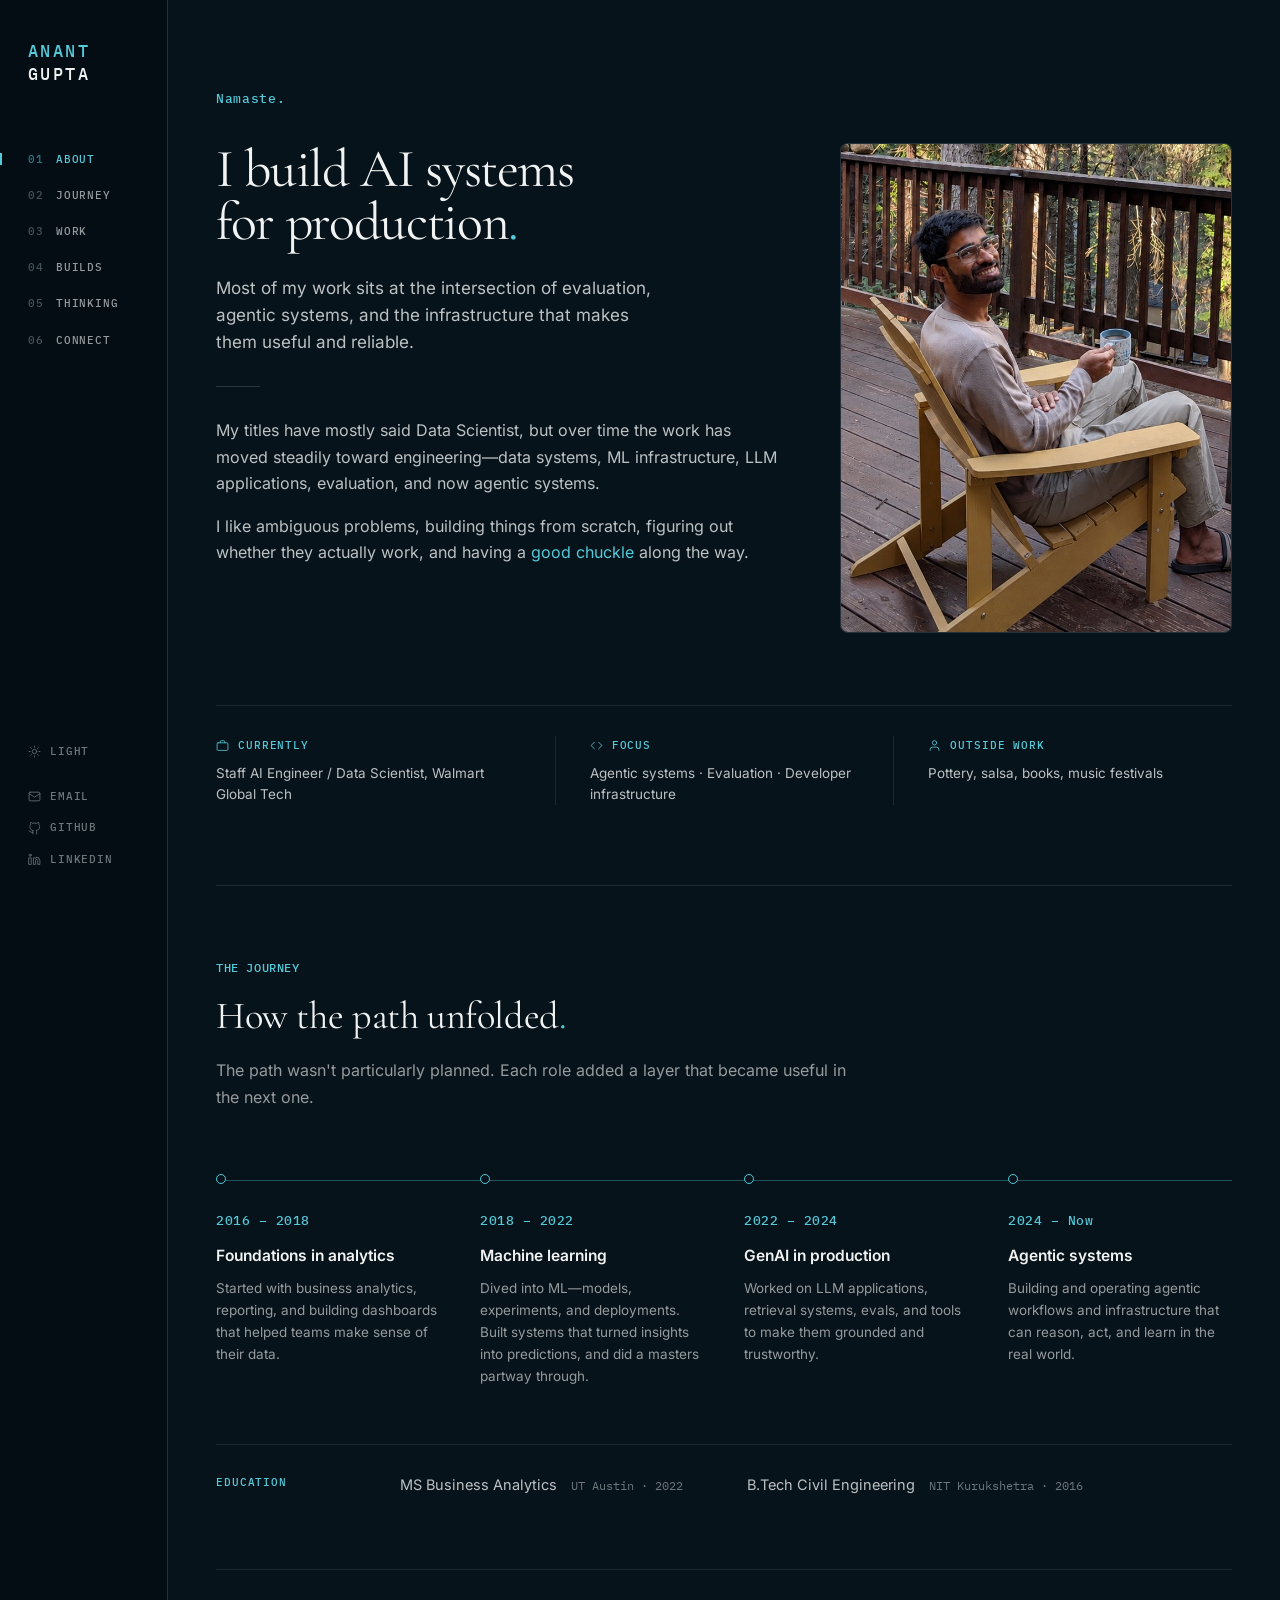
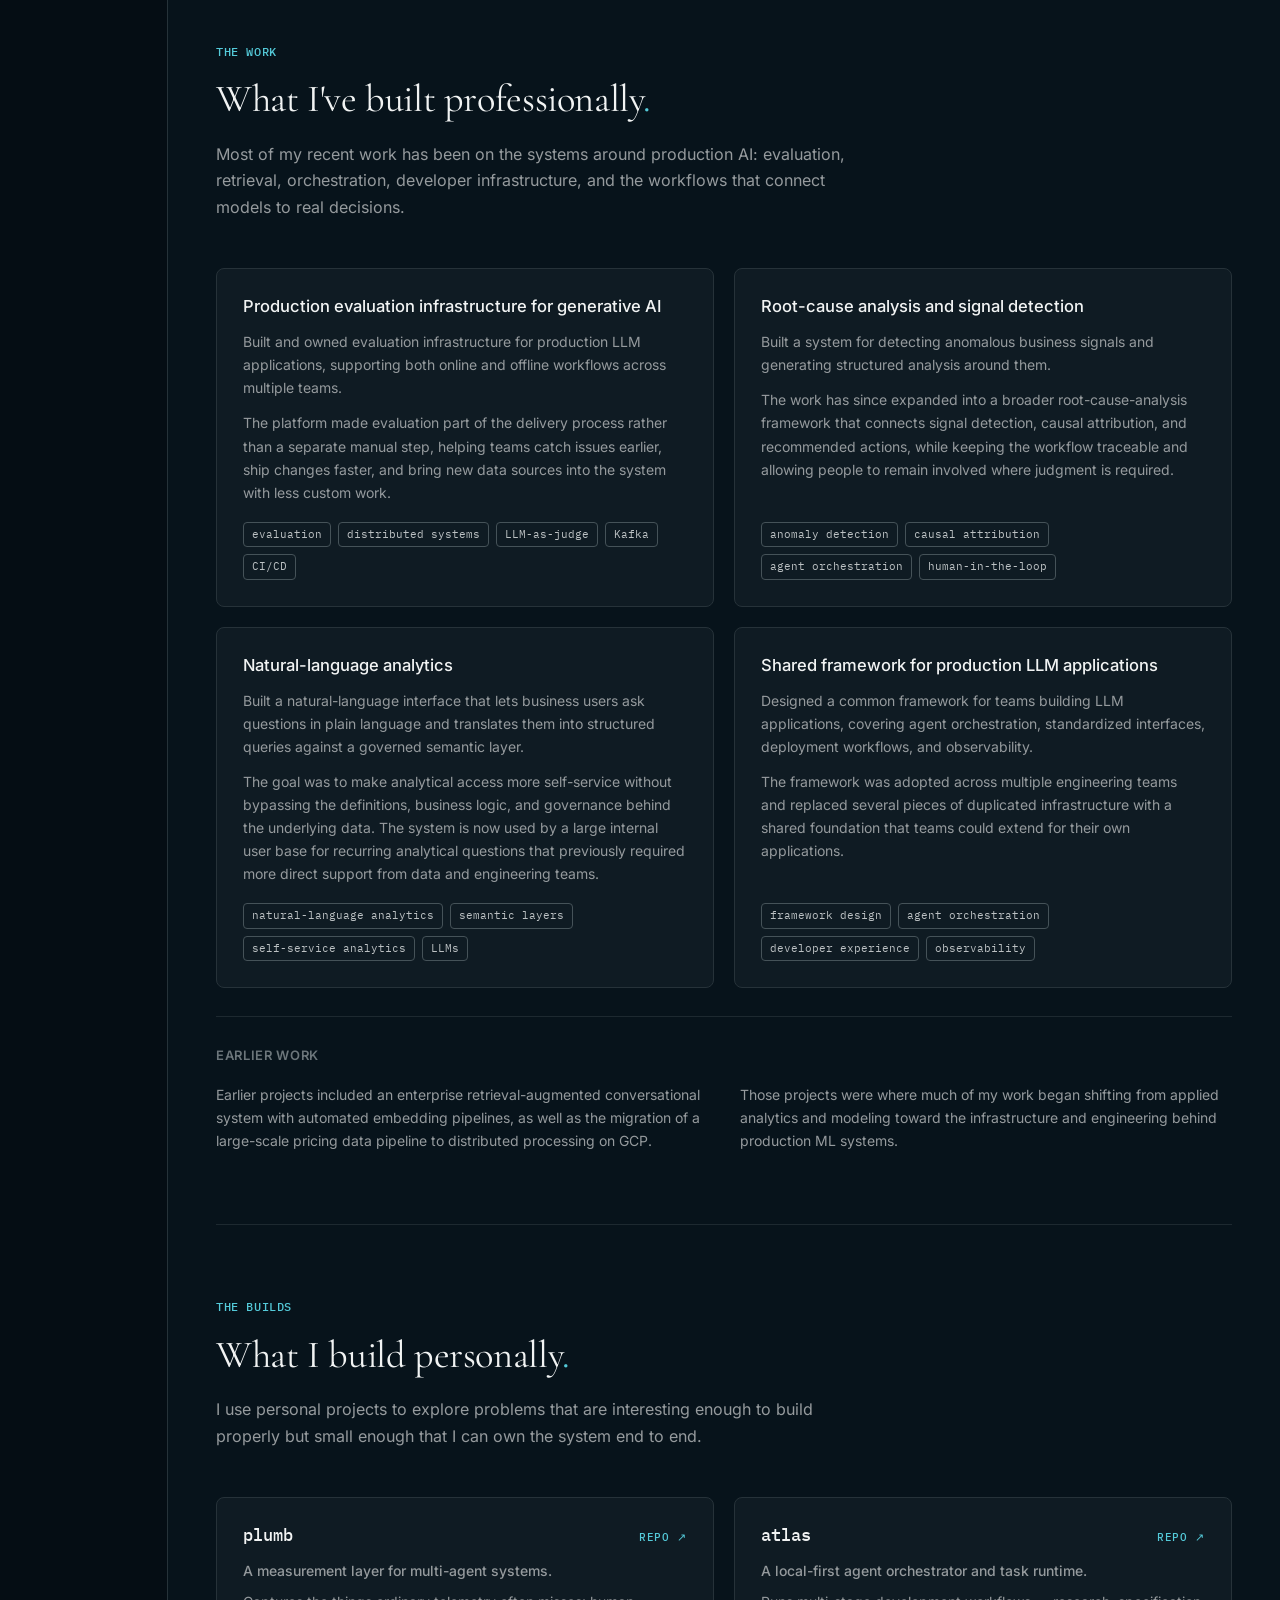
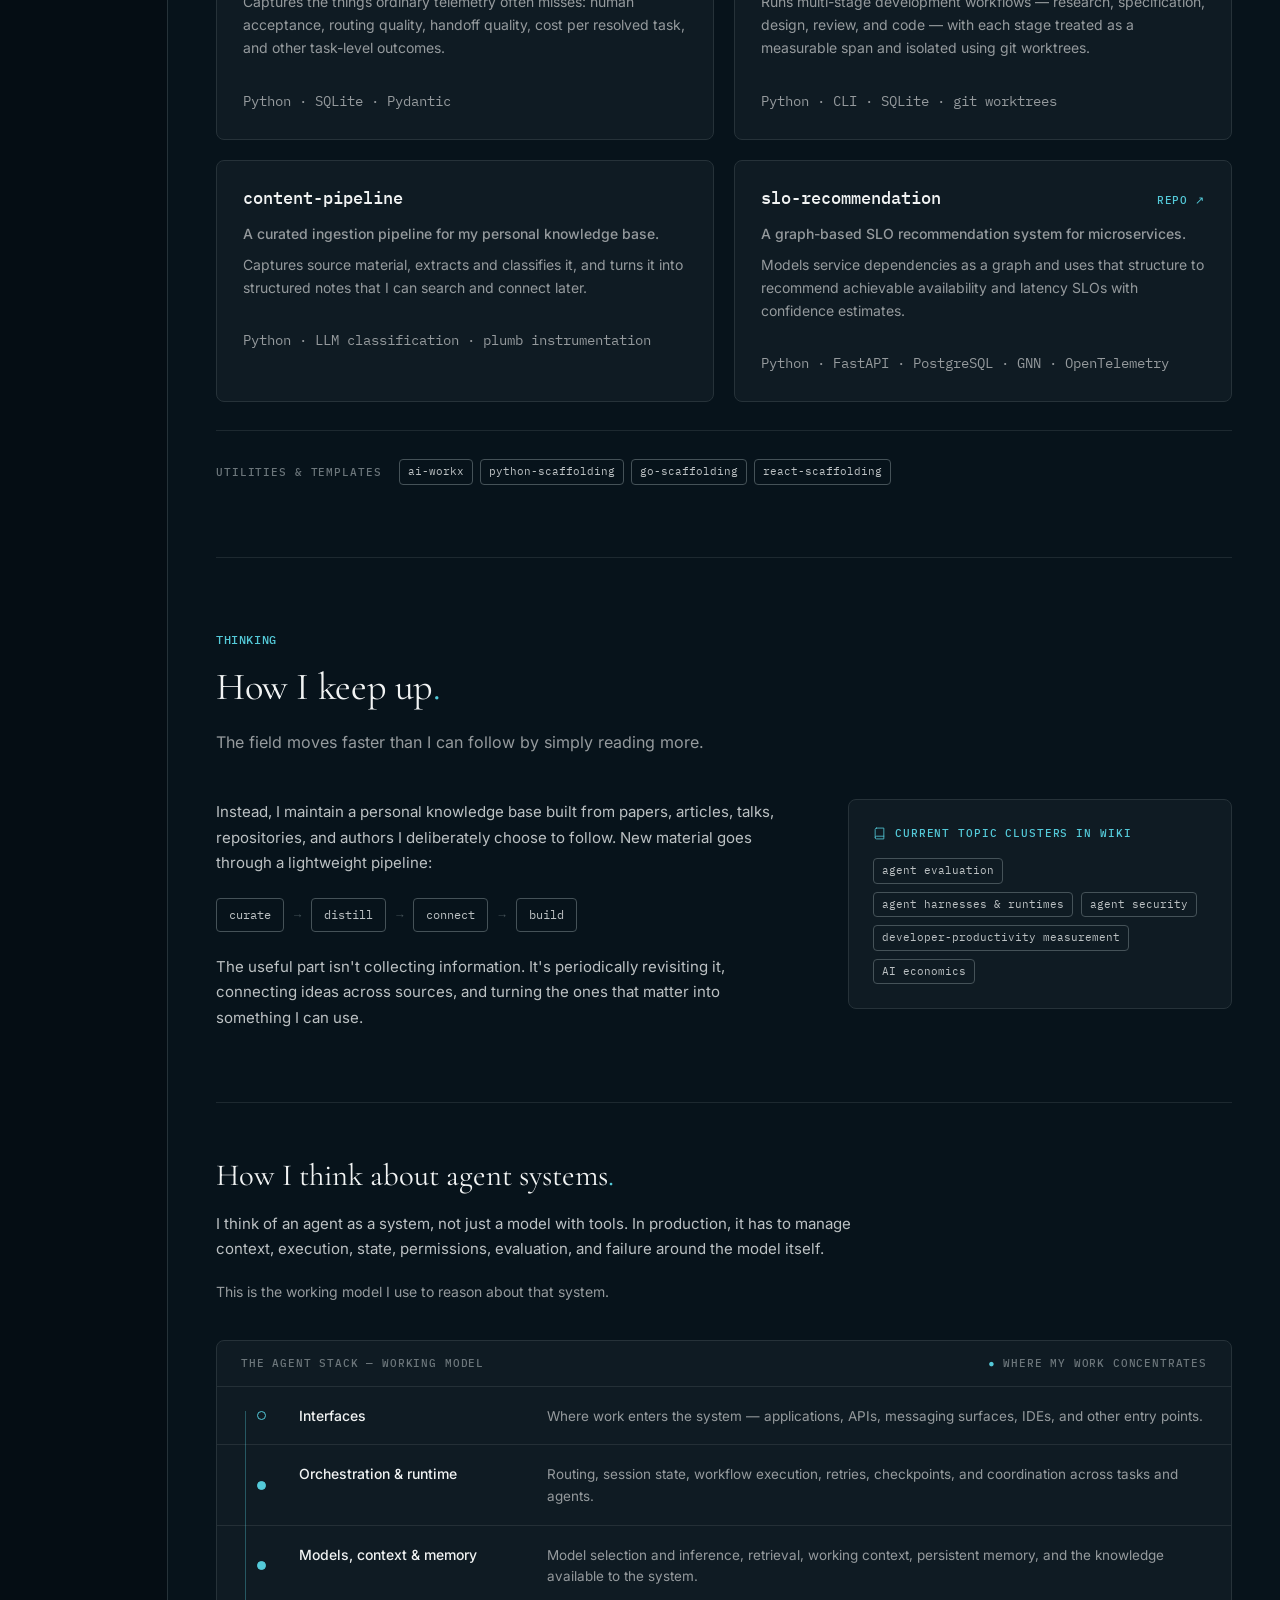
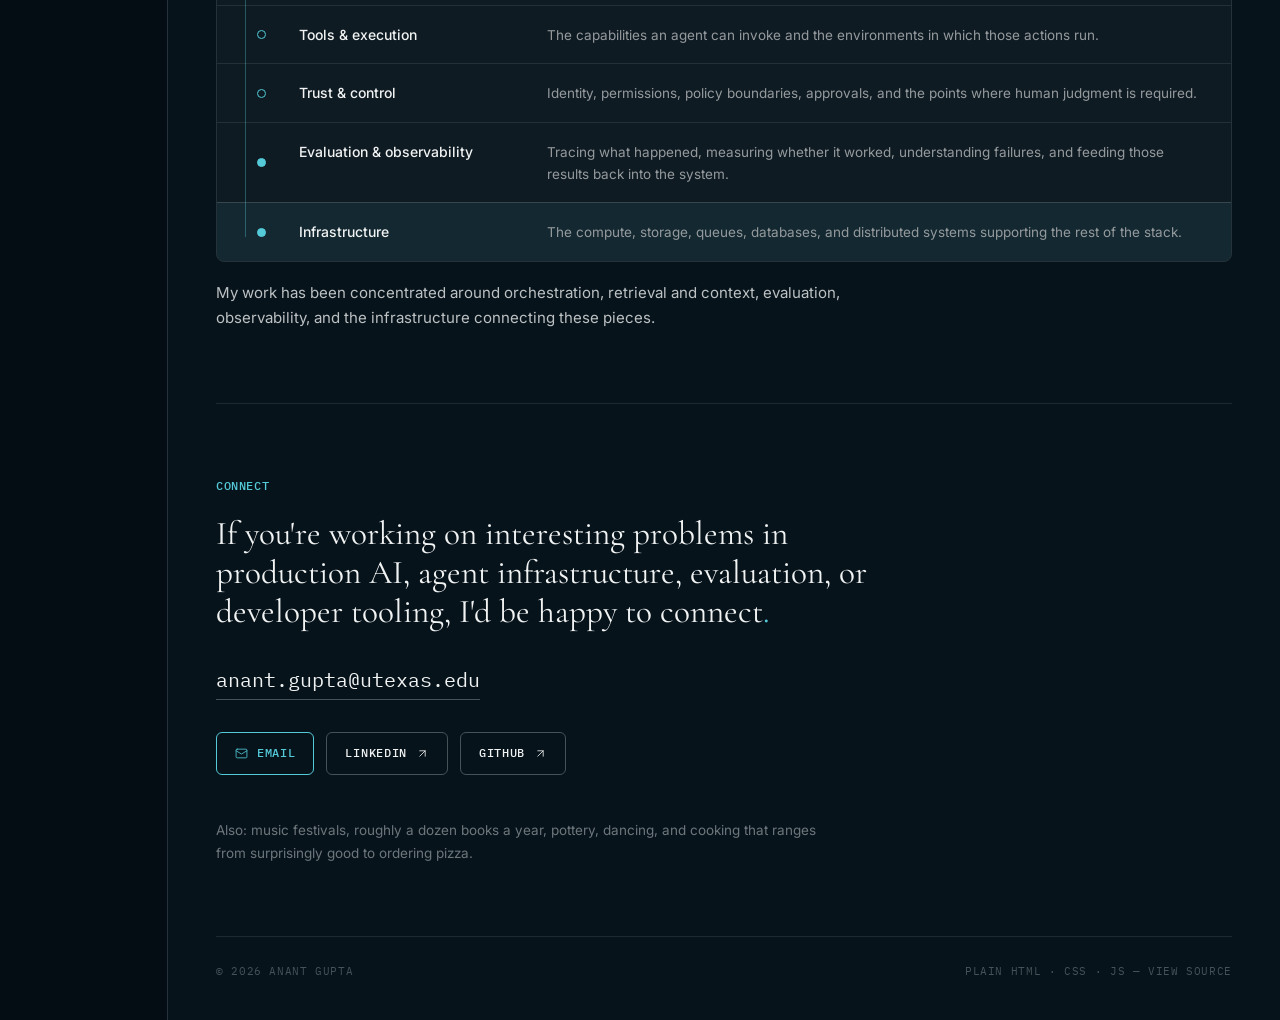
==== commit 19f06972: "copy(portfolio): merge 2018-2022 into one journey phase, tidy education row The 2020-2022 entry clai" ====
--- a/index.html
+++ b/index.html
@@ -20,7 +20,7 @@
   <link rel="preload" href="assets/fonts/cormorant-garamond-v21-latin-regular.woff2" as="font" type="font/woff2" crossorigin>
   <link rel="preload" href="assets/fonts/inter-v20-latin-regular.woff2" as="font" type="font/woff2" crossorigin>
   <link rel="preload" href="assets/fonts/ibm-plex-mono-v20-latin-regular.woff2" as="font" type="font/woff2" crossorigin>
-  <link rel="stylesheet" href="assets/css/style.css?v=20260813g">
+  <link rel="stylesheet" href="assets/css/style.css?v=20260813h">
   <script>
     // Apply the saved theme before first paint so there's no flash.
     // Dark is the default for first-time visitors.
@@ -145,14 +145,9 @@
         <p class="path-desc">Started with business analytics, reporting, and building dashboards that helped teams make sense of their data.</p>
       </li>
       <li>
-        <p class="path-era">2018 &ndash; 2020</p>
+        <p class="path-era">2018 &ndash; 2022</p>
         <h3 class="path-title">Machine learning</h3>
-        <p class="path-desc">Dived into ML&mdash;models, experiments, and deployments. Built systems that turned insights into predictions.</p>
-      </li>
-      <li>
-        <p class="path-era">2020 &ndash; 2022</p>
-        <h3 class="path-title">Production AI systems</h3>
-        <p class="path-desc">Focused on taking models to production at scale. Reliability, monitoring, and feedback loops became center stage.</p>
+        <p class="path-desc">Dived into ML&mdash;models, experiments, and deployments. Built systems that turned insights into predictions, and did a masters partway through.</p>
       </li>
       <li>
         <p class="path-era">2022 &ndash; 2024</p>
@@ -305,7 +300,7 @@
       <div class="topics-panel">
         <p class="meta-label">
           <svg viewBox="0 0 24 24" aria-hidden="true"><path d="M4 19.5A2.5 2.5 0 0 1 6.5 17H20"/><path d="M6.5 2H20v20H6.5A2.5 2.5 0 0 1 4 19.5v-15A2.5 2.5 0 0 1 6.5 2z"/></svg>
-          Current topics</p>
+          Current topic clusters in wiki</p>
         <div class="tags">
           <span class="tag">agent evaluation</span>
           <span class="tag">agent harnesses &amp; runtimes</span>
--- a/assets/css/style.css
+++ b/assets/css/style.css
@@ -231,7 +231,7 @@
 .btn svg { width: 13px; height: 13px; stroke: currentColor; fill: none; stroke-width: 1.5; stroke-linecap: round; stroke-linejoin: round; flex: none; }
 
 /* ---------- Journey path (horizontal timeline; vertical below 980px) ---------- */
-.path { list-style: none; padding: 0; margin: 64px 0 0; position: relative; display: grid; grid-template-columns: repeat(5, 1fr); gap: 36px; }
+.path { list-style: none; padding: 0; margin: 64px 0 0; position: relative; display: grid; grid-template-columns: repeat(4, 1fr); gap: 40px; }
 .path::before { content: ""; position: absolute; top: 6px; left: 0; right: 0; height: 1px; background: var(--timeline-rail); }
 .path li { position: relative; padding-top: 36px; }
 .path li::before { content: ""; position: absolute; top: 0; left: 0; width: 10px; height: 10px; border: 1.5px solid var(--accent); border-radius: 50%; background: var(--bg-page); z-index: 1; }
@@ -250,7 +250,8 @@
 /* Education strip */
 .edu { margin-top: 56px; padding-top: 28px; border-top: 1px solid var(--border-subtle); display: grid; grid-template-columns: 160px 1fr; gap: 24px; }
 .edu-label { font-family: var(--font-mono); font-size: 11px; font-weight: 500; letter-spacing: 0.08em; text-transform: uppercase; color: var(--accent); }
-.edu-rows { display: flex; flex-direction: column; gap: 10px; }
+/* Both degrees on one line; they wrap to two only when the column is too narrow. */
+.edu-rows { display: flex; flex-wrap: wrap; gap: 12px 64px; }
 .edu-row { display: flex; flex-wrap: wrap; gap: 6px 14px; align-items: baseline; }
 .edu-row .edu-degree { font-size: 14.5px; color: var(--text-body); }
 .edu-row .edu-school { font-family: var(--font-mono); font-size: 12px; color: var(--text-muted); }
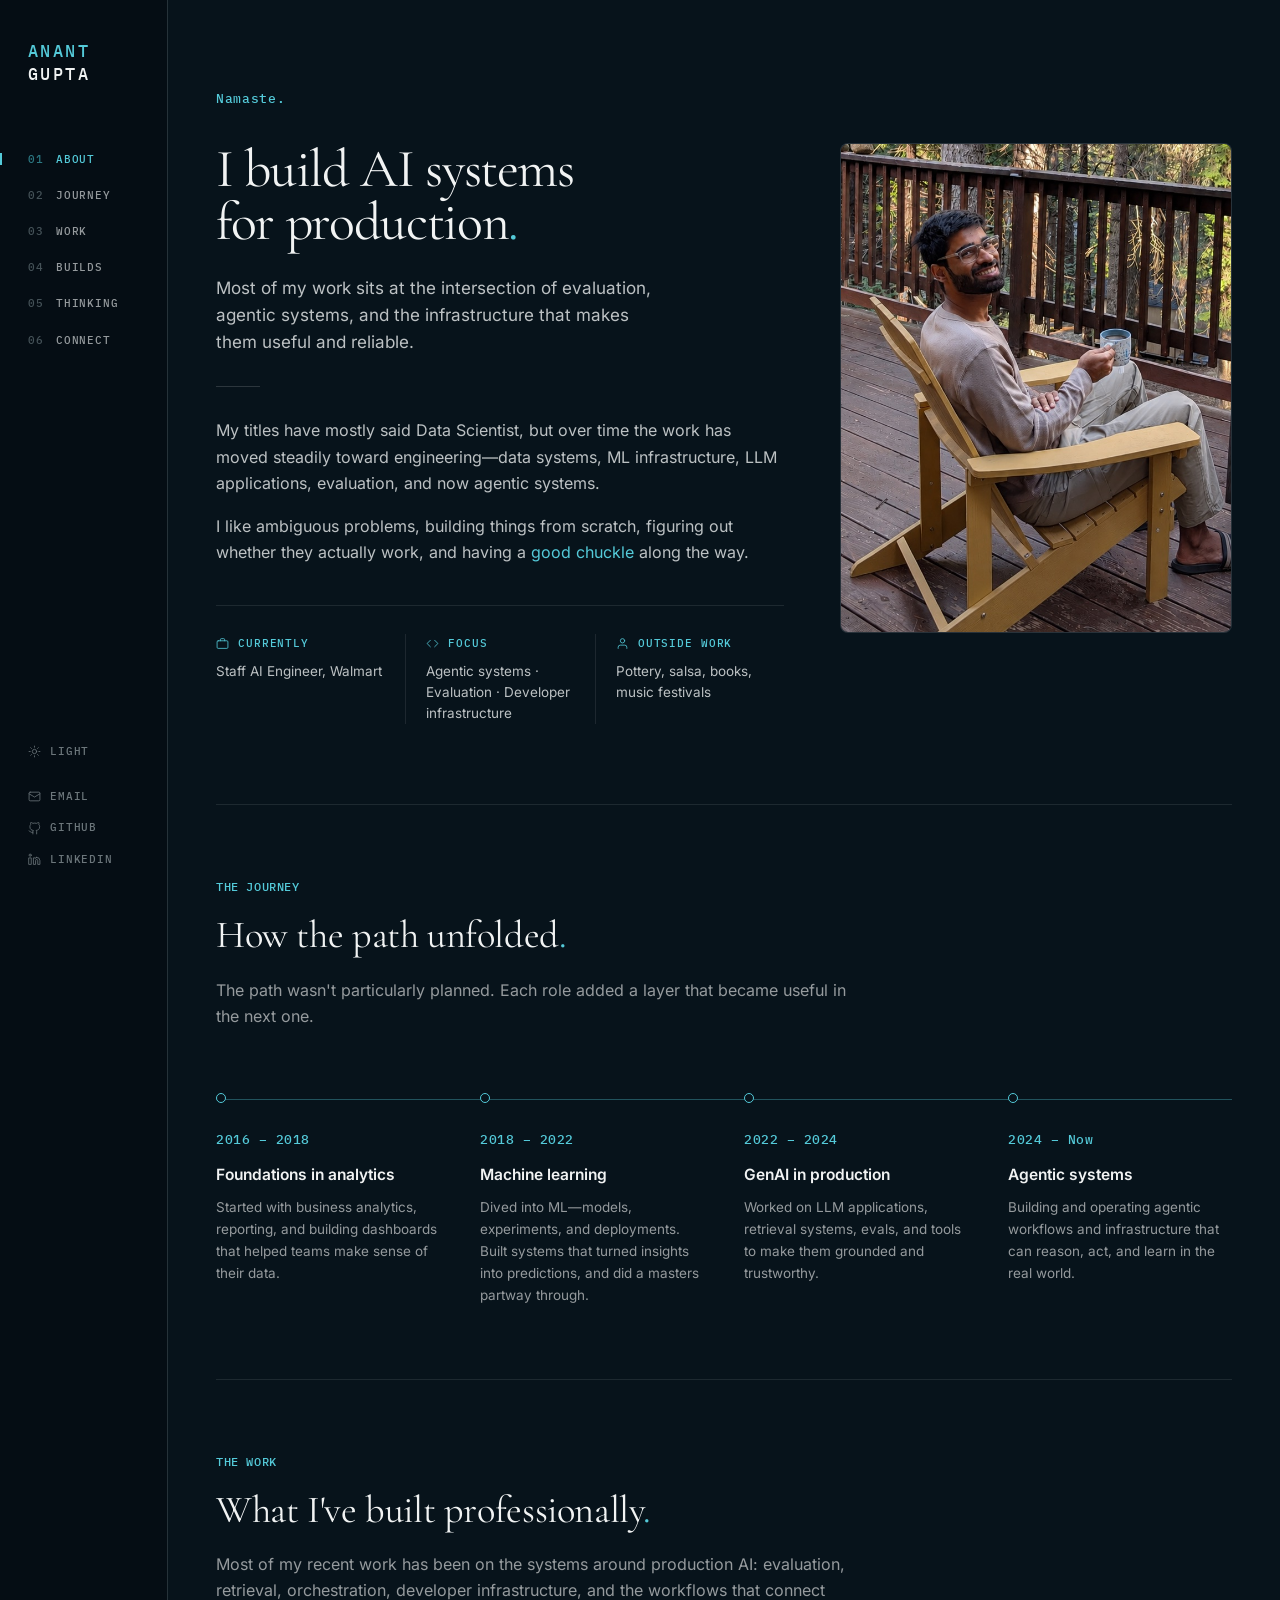
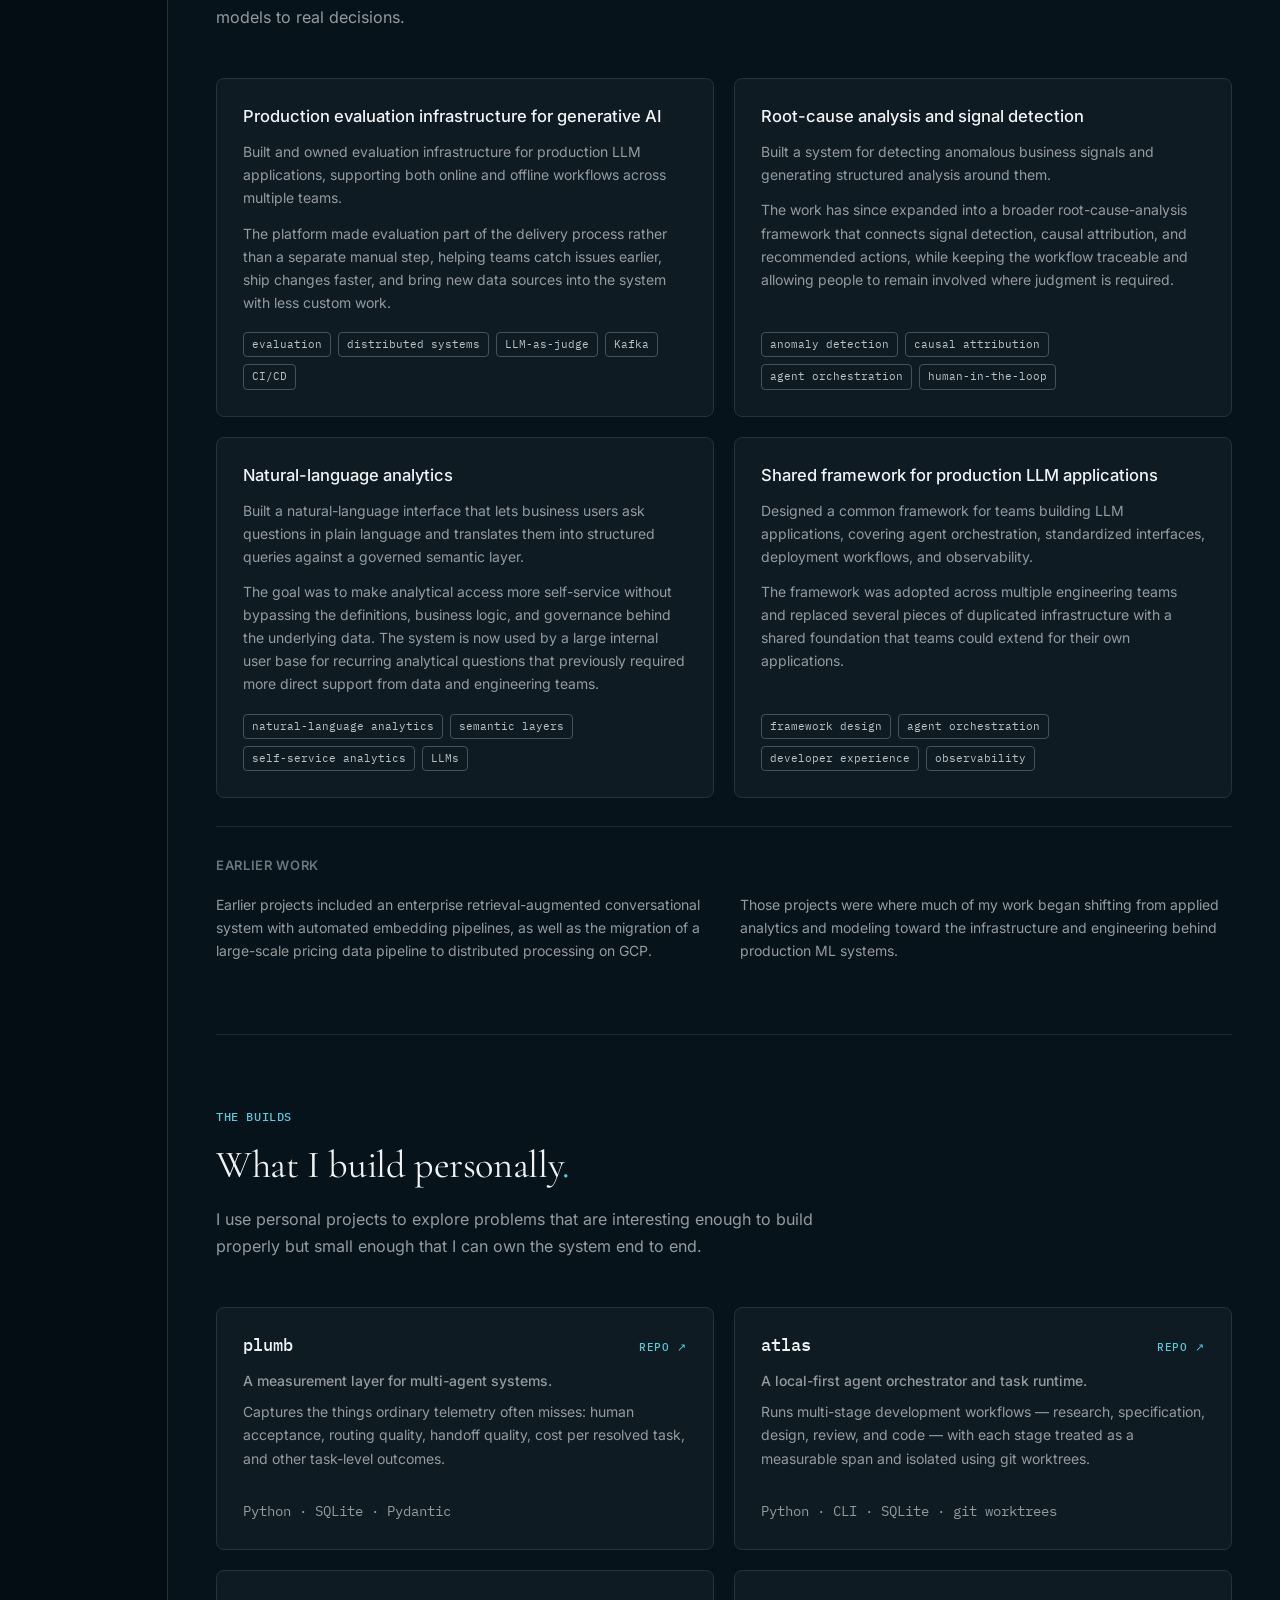
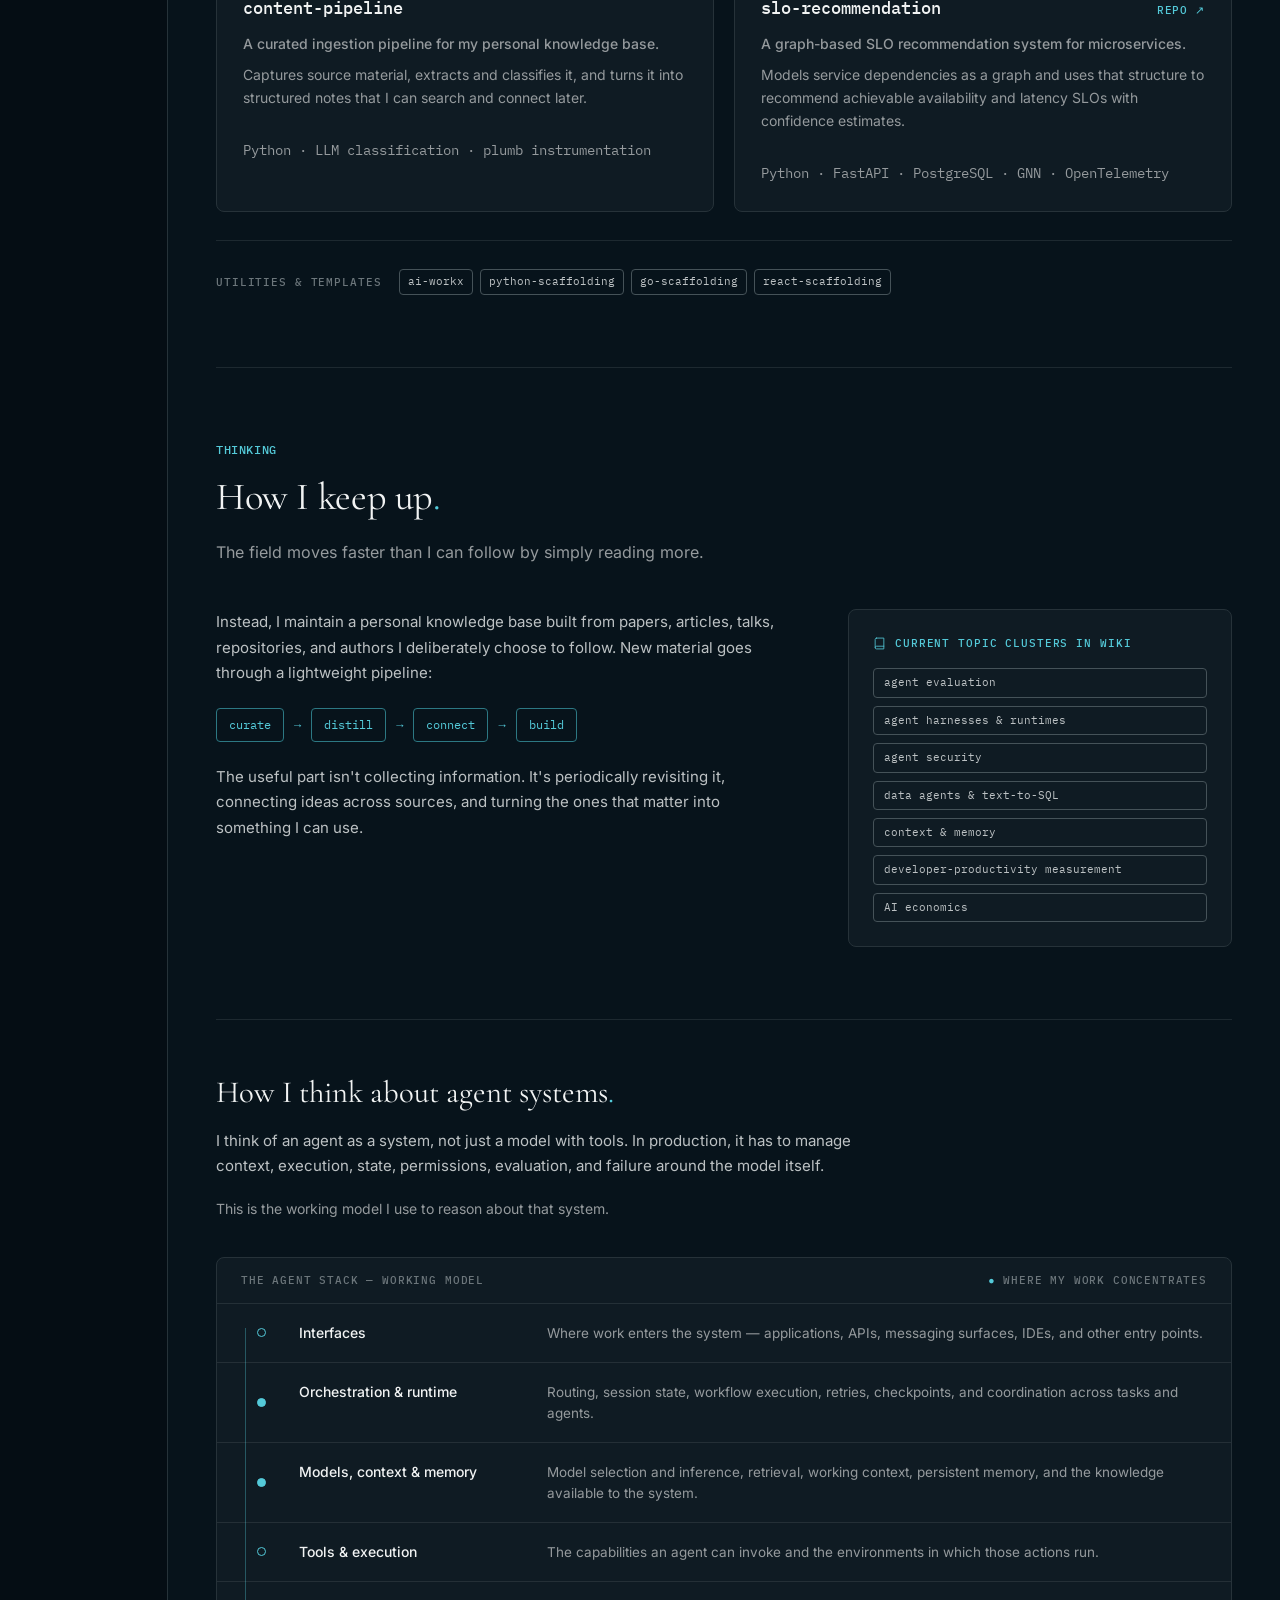
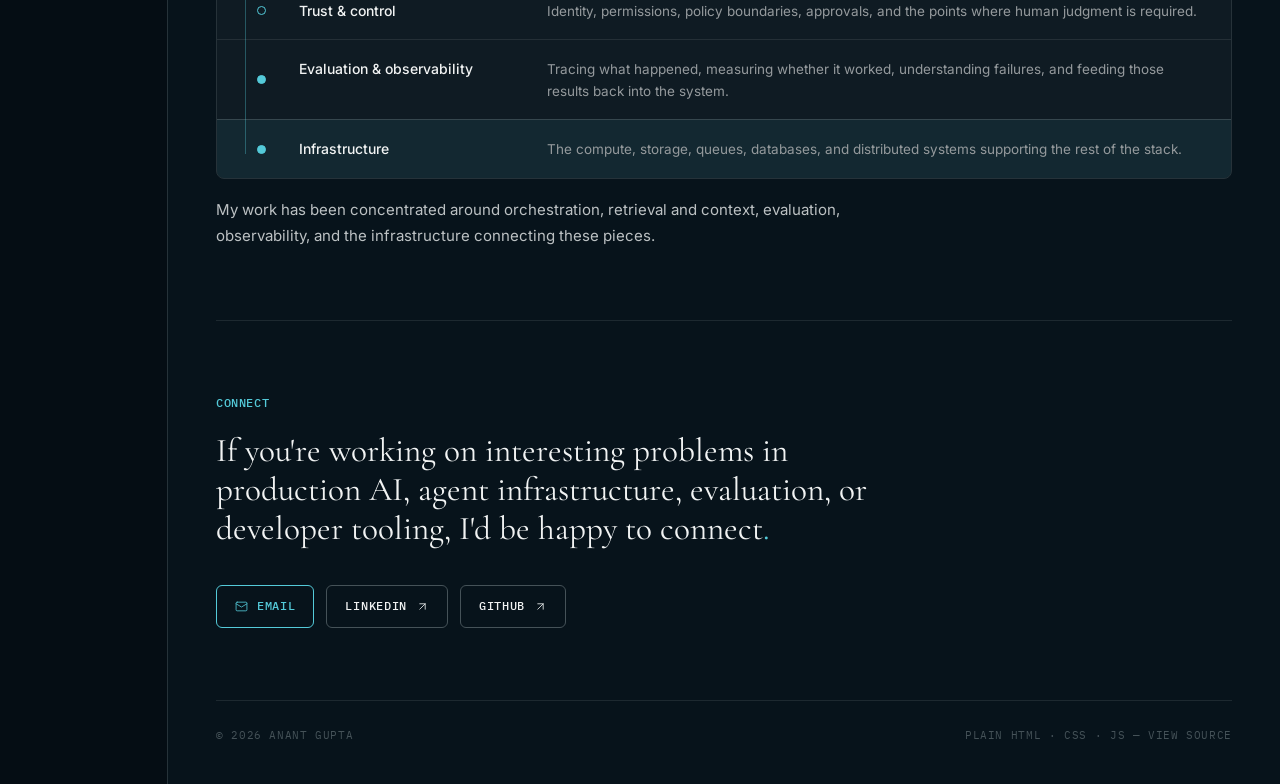
==== commit 4bf97bf6: "redesign(portfolio): tie hero facts to the text column, stack wiki clusters - Nest Currently/Focus/O" ====
--- a/index.html
+++ b/index.html
@@ -20,7 +20,7 @@
   <link rel="preload" href="assets/fonts/cormorant-garamond-v21-latin-regular.woff2" as="font" type="font/woff2" crossorigin>
   <link rel="preload" href="assets/fonts/inter-v20-latin-regular.woff2" as="font" type="font/woff2" crossorigin>
   <link rel="preload" href="assets/fonts/ibm-plex-mono-v20-latin-regular.woff2" as="font" type="font/woff2" crossorigin>
-  <link rel="stylesheet" href="assets/css/style.css?v=20260813h">
+  <link rel="stylesheet" href="assets/css/style.css?v=20260813i">
   <script>
     // Apply the saved theme before first paint so there's no flash.
     // Dark is the default for first-time visitors.
@@ -103,26 +103,26 @@
         <div class="hero-rule" aria-hidden="true"></div>
         <p>My titles have mostly said Data Scientist, but over time the work has moved steadily toward engineering&mdash;data systems, ML infrastructure, LLM applications, evaluation, and now agentic systems.</p>
         <p>I like ambiguous problems, building things from scratch, figuring out whether they actually work, and having a <span class="accent">good chuckle</span> along the way.</p>
-      </div>
-
-      <div class="hero-meta">
-        <div class="meta-block">
-          <p class="meta-label">
-            <svg viewBox="0 0 24 24" aria-hidden="true"><rect x="2" y="7" width="20" height="14" rx="2"/><path d="M16 7V5a2 2 0 0 0-2-2h-4a2 2 0 0 0-2 2v2"/></svg>
-            Currently</p>
-          <p class="meta-value">Staff AI Engineer / Data Scientist, Walmart Global Tech</p>
-        </div>
-        <div class="meta-block">
-          <p class="meta-label">
-            <svg viewBox="0 0 24 24" aria-hidden="true"><path d="m16 18 6-6-6-6M8 6l-6 6 6 6"/></svg>
-            Focus</p>
-          <p class="meta-value">Agentic systems &middot; Evaluation &middot; Developer infrastructure</p>
-        </div>
-        <div class="meta-block">
-          <p class="meta-label">
-            <svg viewBox="0 0 24 24" aria-hidden="true"><path d="M20 21v-2a4 4 0 0 0-4-4H8a4 4 0 0 0-4 4v2"/><circle cx="12" cy="7" r="4"/></svg>
-            Outside work</p>
-          <p class="meta-value">Pottery, salsa, books, music festivals</p>
+
+        <div class="hero-meta">
+          <div class="meta-block">
+            <p class="meta-label">
+              <svg viewBox="0 0 24 24" aria-hidden="true"><rect x="2" y="7" width="20" height="14" rx="2"/><path d="M16 7V5a2 2 0 0 0-2-2h-4a2 2 0 0 0-2 2v2"/></svg>
+              Currently</p>
+            <p class="meta-value">Staff AI Engineer, Walmart</p>
+          </div>
+          <div class="meta-block">
+            <p class="meta-label">
+              <svg viewBox="0 0 24 24" aria-hidden="true"><path d="m16 18 6-6-6-6M8 6l-6 6 6 6"/></svg>
+              Focus</p>
+            <p class="meta-value">Agentic systems &middot; Evaluation &middot; Developer infrastructure</p>
+          </div>
+          <div class="meta-block">
+            <p class="meta-label">
+              <svg viewBox="0 0 24 24" aria-hidden="true"><path d="M20 21v-2a4 4 0 0 0-4-4H8a4 4 0 0 0-4 4v2"/><circle cx="12" cy="7" r="4"/></svg>
+              Outside work</p>
+            <p class="meta-value">Pottery, salsa, books, music festivals</p>
+          </div>
         </div>
       </div>
 
@@ -161,13 +161,6 @@
       </li>
     </ol>
 
-    <div class="edu">
-      <p class="edu-label">Education</p>
-      <div class="edu-rows">
-        <p class="edu-row"><span class="edu-degree">MS Business Analytics</span> <span class="edu-school">UT Austin &middot; 2022</span></p>
-        <p class="edu-row"><span class="edu-degree">B.Tech Civil Engineering</span> <span class="edu-school">NIT Kurukshetra &middot; 2016</span></p>
-      </div>
-    </div>
   </section>
 
   <!-- ======= 03 WORK ======= -->
@@ -305,6 +298,8 @@
           <span class="tag">agent evaluation</span>
           <span class="tag">agent harnesses &amp; runtimes</span>
           <span class="tag">agent security</span>
+          <span class="tag">data agents &amp; text-to-SQL</span>
+          <span class="tag">context &amp; memory</span>
           <span class="tag">developer-productivity measurement</span>
           <span class="tag">AI economics</span>
         </div>
@@ -367,8 +362,6 @@
   <section id="connect" aria-label="Connect">
     <p class="eyebrow">Connect</p>
     <h2 class="connect-title">If you're working on interesting problems in production AI, agent infrastructure, evaluation, or developer tooling, I'd be happy to connect<span class="accent">.</span></h2>
-
-    <a class="connect-email" href="mailto:anant.gupta@utexas.edu">anant.gupta@utexas.edu</a>
 
     <div class="connect-actions">
       <a class="btn btn-primary" href="mailto:anant.gupta@utexas.edu">
@@ -380,7 +373,6 @@
         <svg viewBox="0 0 24 24" aria-hidden="true"><path d="M7 17 17 7M7 7h10v10"/></svg></a>
     </div>
 
-    <p class="connect-also">Also: music festivals, roughly a dozen books a year, pottery, dancing, and cooking that ranges from surprisingly good to ordering pizza.</p>
   </section>
 
   <footer>
--- a/assets/css/style.css
+++ b/assets/css/style.css
@@ -162,11 +162,8 @@
 /* ---------- Hero ---------- */
 .hero { padding-top: 88px; padding-bottom: 80px; }
 .hero-hello { font-family: var(--font-mono); font-size: 13px; font-weight: 500; letter-spacing: 0.05em; color: var(--accent); }
-/* Two columns (copy | portrait) with the facts as a full-width band beneath.
-   Explicit placement keeps the band last regardless of DOM order. */
-.hero-grid { display: grid; grid-template-columns: 1.45fr 1fr; column-gap: 56px; row-gap: 72px; margin-top: 34px; align-items: start; }
-.hero-copy { grid-column: 1; grid-row: 1; }
-.hero-portrait { grid-column: 2; grid-row: 1; }
+/* Two columns: copy (with the facts band nested at its foot) | portrait. */
+.hero-grid { display: grid; grid-template-columns: 1.45fr 1fr; gap: 56px; margin-top: 34px; align-items: start; }
 .hero-title {
   font-family: var(--font-serif);
   font-size: clamp(44px, 4.2vw, 62px);
@@ -179,16 +176,15 @@
 .hero-rule { width: 44px; height: 1px; background: var(--rule); margin: 30px 0; }
 .hero-copy > p + p { margin-top: 16px; }
 
-/* Hero facts band — full width under both columns, hairline-divided */
+/* Hero facts band — sits at the foot of the copy column, hairline-divided */
 .hero-meta {
-  grid-column: 1 / -1;
-  grid-row: 2;
   display: grid;
   grid-template-columns: repeat(3, 1fr);
-  padding-top: 30px;
+  margin-top: 40px;
+  padding-top: 28px;
   border-top: 1px solid var(--border-subtle);
 }
-.meta-block { padding: 0 34px; }
+.meta-block { padding: 0 20px; }
 .meta-block:first-child { padding-left: 0; }
 .meta-block:last-child { padding-right: 0; }
 .meta-block + .meta-block { border-left: 1px solid var(--border-subtle); }
@@ -247,15 +243,6 @@
   .path-desc { max-width: 560px; }
 }
 
-/* Education strip */
-.edu { margin-top: 56px; padding-top: 28px; border-top: 1px solid var(--border-subtle); display: grid; grid-template-columns: 160px 1fr; gap: 24px; }
-.edu-label { font-family: var(--font-mono); font-size: 11px; font-weight: 500; letter-spacing: 0.08em; text-transform: uppercase; color: var(--accent); }
-/* Both degrees on one line; they wrap to two only when the column is too narrow. */
-.edu-rows { display: flex; flex-wrap: wrap; gap: 12px 64px; }
-.edu-row { display: flex; flex-wrap: wrap; gap: 6px 14px; align-items: baseline; }
-.edu-row .edu-degree { font-size: 14.5px; color: var(--text-body); }
-.edu-row .edu-school { font-family: var(--font-mono); font-size: 12px; color: var(--text-muted); }
-
 /* ---------- Cards (work + builds) ---------- */
 .card-grid { display: grid; grid-template-columns: 1fr 1fr; gap: 20px; margin-top: 48px; }
 .card {
@@ -307,11 +294,13 @@
 .keepup-copy p + p { margin-top: 16px; }
 .keepup-copy p { font-size: 15px; line-height: 1.7; color: var(--text-body); }
 .pipeline { display: flex; flex-wrap: wrap; align-items: center; gap: 10px; margin: 22px 0; }
-.pipeline .step { font-family: var(--font-mono); font-size: 12px; color: var(--text-body); border: 1px solid var(--tag-border); border-radius: var(--radius-sm); padding: 6px 12px; }
-.pipeline .arrow { color: var(--text-faint); font-family: var(--font-mono); font-size: 12px; }
+.pipeline .step { font-family: var(--font-mono); font-size: 12px; color: var(--accent); border: 1px solid var(--accent-muted); border-radius: var(--radius-sm); padding: 6px 12px; }
+.pipeline .arrow { color: var(--accent); font-family: var(--font-mono); font-size: 12px; }
 .topics-panel { background: var(--bg-surface); border: 1px solid var(--border); border-radius: var(--radius-md); padding: 24px; }
 .topics-panel .meta-label { margin-bottom: 16px; }
-.topics-panel .tags { gap: 8px; }
+/* One cluster per row, chips stretched so the list reads as a stack. */
+.topics-panel .tags { flex-direction: column; align-items: stretch; gap: 8px; }
+.topics-panel .tag { white-space: normal; padding: 6px 10px; }
 
 /* Agent-systems working model */
 .thinking-sub { margin-top: 72px; padding-top: 56px; border-top: 1px solid var(--border-subtle); }
@@ -354,10 +343,7 @@
   margin-top: 18px;
   max-width: 21em;
 }
-.connect-email { display: inline-block; margin-top: 32px; font-family: var(--font-mono); font-size: clamp(16px, 1.8vw, 20px); color: var(--text-primary); border-bottom: 1px solid var(--tag-border); padding-bottom: 3px; }
-.connect-email:hover { color: var(--accent); border-color: var(--accent-muted); }
-.connect-actions { display: flex; flex-wrap: wrap; gap: 12px; margin-top: 32px; }
-.connect-also { margin-top: 44px; font-size: 13.5px; color: var(--text-muted); max-width: 620px; }
+.connect-actions { display: flex; flex-wrap: wrap; gap: 12px; margin-top: 36px; }
 
 /* ---------- Footer ---------- */
 footer {
@@ -418,7 +404,6 @@
   section { padding: 56px 0; scroll-margin-top: 92px; }
   .hero { padding-top: 48px; }
   .hero-grid { grid-template-columns: 1fr; gap: 40px; margin-top: 28px; }
-  .hero-copy, .hero-portrait, .hero-meta { grid-column: auto; grid-row: auto; }
   .hero-portrait { max-width: 320px; justify-self: start; }
   /* Stacked: hairlines go back on top of each block instead of between columns. */
   .hero-meta { grid-template-columns: 1fr; padding-top: 0; border-top: none; }
@@ -429,7 +414,6 @@
   .card-grid { grid-template-columns: 1fr; }
   .earlier-cols { grid-template-columns: 1fr; gap: 14px; }
   .keepup-grid { grid-template-columns: 1fr; gap: 36px; }
-  .edu { grid-template-columns: 1fr; gap: 12px; }
   .stack-rows::before { display: none; }
   .stack-row { grid-template-columns: 20px 1fr; grid-template-areas: "m name" ". desc"; row-gap: 6px; }
   .stack-row .marker { grid-area: m; align-self: center; justify-self: start; }
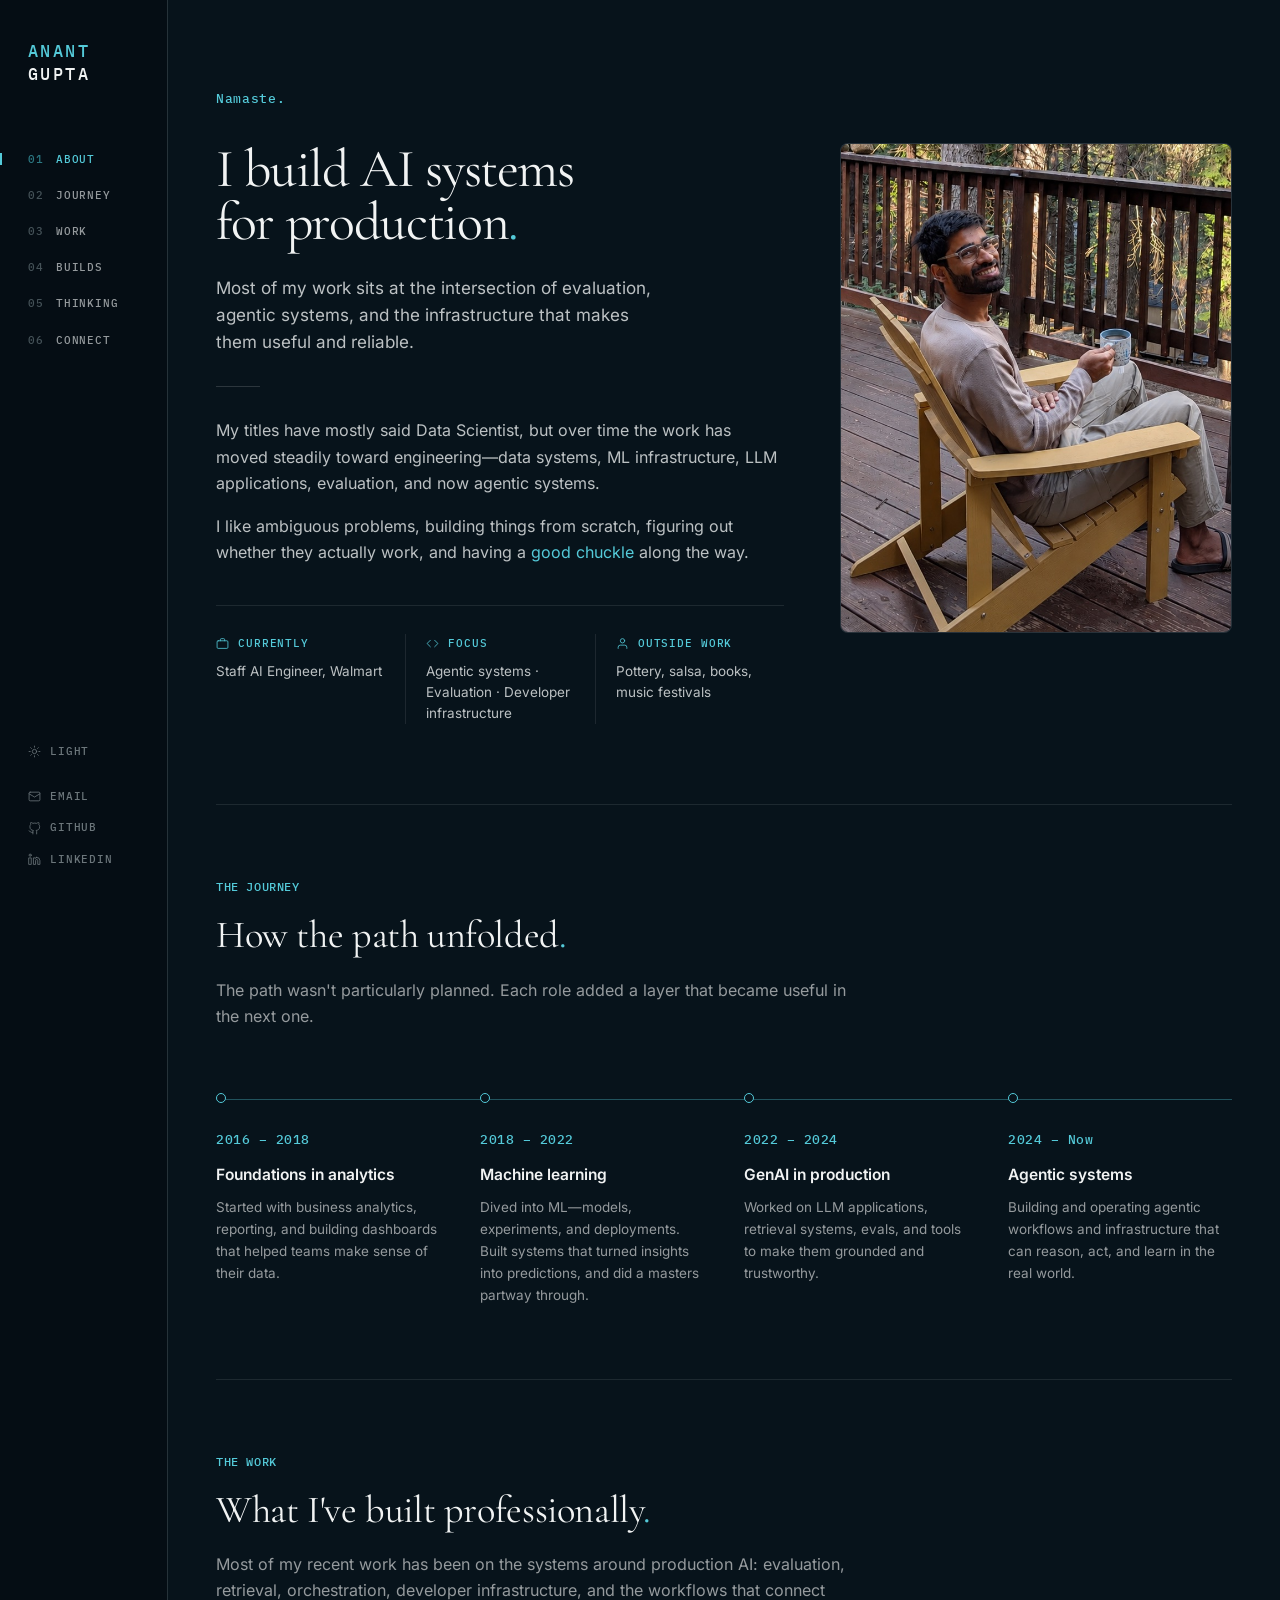
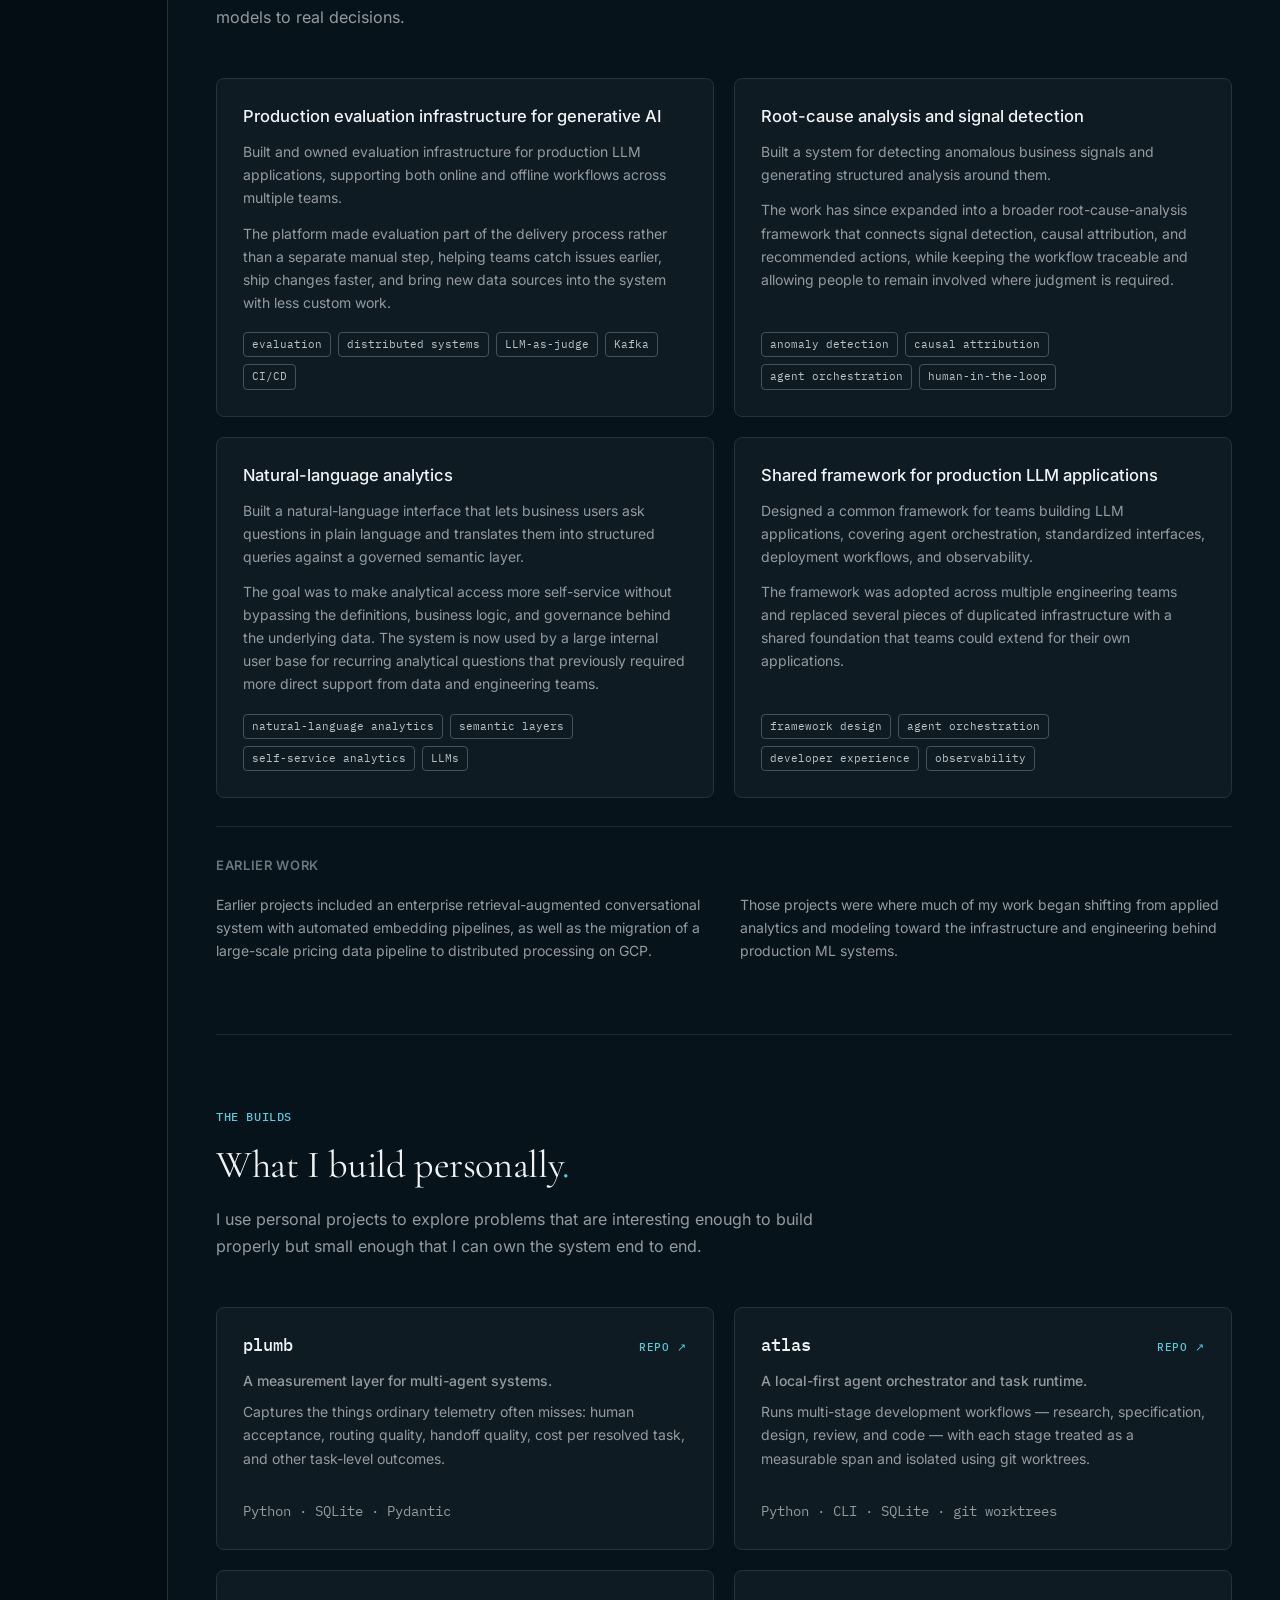
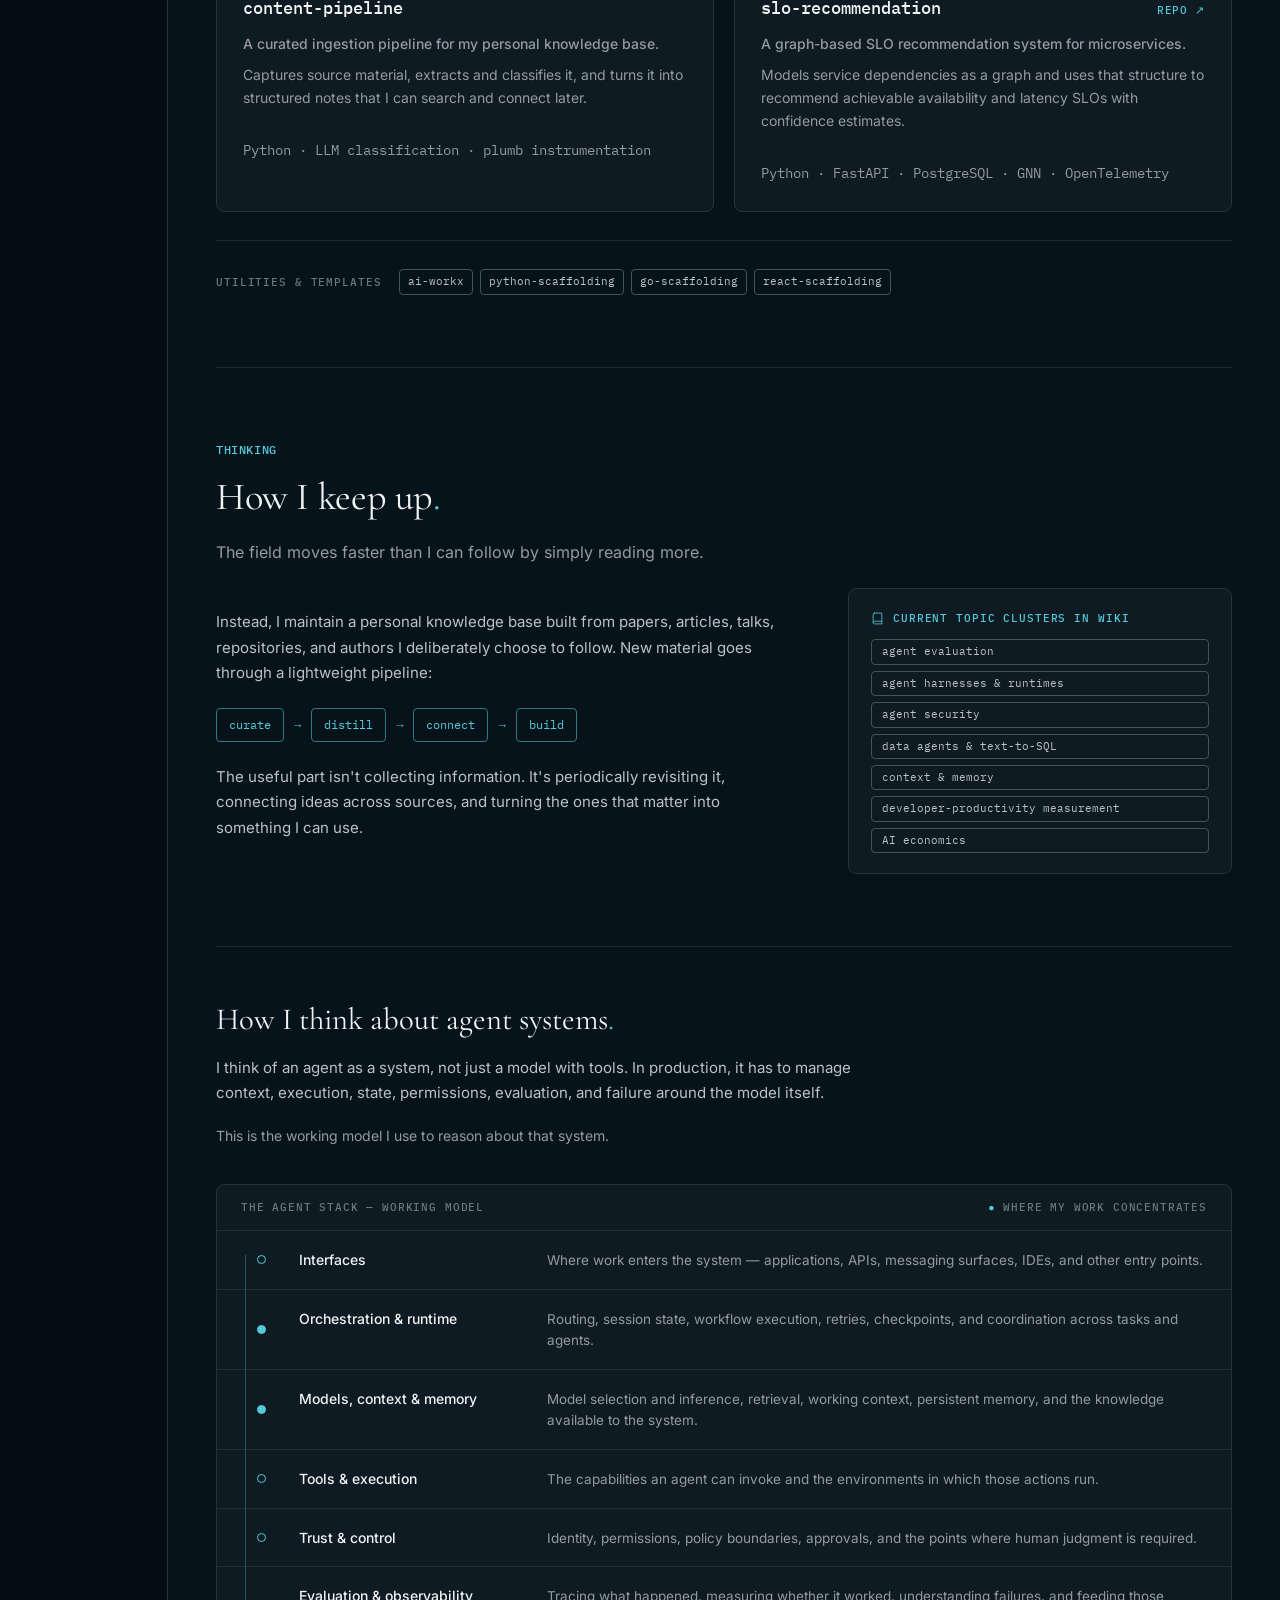
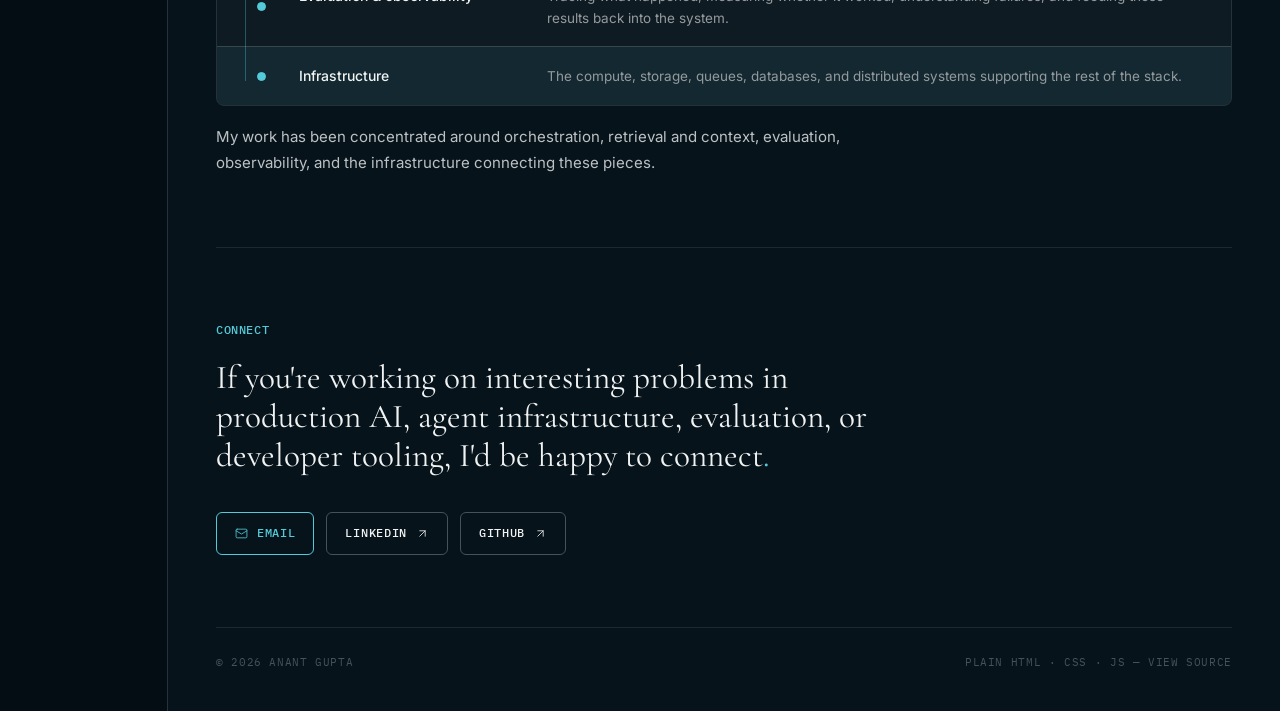
==== commit 311ac7fe: "fix(thinking): align the topics panel with the copy beside it The panel's border sat on the copy's f" ====
--- a/index.html
+++ b/index.html
@@ -20,7 +20,7 @@
   <link rel="preload" href="assets/fonts/cormorant-garamond-v21-latin-regular.woff2" as="font" type="font/woff2" crossorigin>
   <link rel="preload" href="assets/fonts/inter-v20-latin-regular.woff2" as="font" type="font/woff2" crossorigin>
   <link rel="preload" href="assets/fonts/ibm-plex-mono-v20-latin-regular.woff2" as="font" type="font/woff2" crossorigin>
-  <link rel="stylesheet" href="assets/css/style.css?v=20260813i">
+  <link rel="stylesheet" href="assets/css/style.css?v=20260813j">
   <script>
     // Apply the saved theme before first paint so there's no flash.
     // Dark is the default for first-time visitors.
--- a/assets/css/style.css
+++ b/assets/css/style.css
@@ -296,11 +296,14 @@
 .pipeline { display: flex; flex-wrap: wrap; align-items: center; gap: 10px; margin: 22px 0; }
 .pipeline .step { font-family: var(--font-mono); font-size: 12px; color: var(--accent); border: 1px solid var(--accent-muted); border-radius: var(--radius-sm); padding: 6px 12px; }
 .pipeline .arrow { color: var(--accent); font-family: var(--font-mono); font-size: 12px; }
-.topics-panel { background: var(--bg-surface); border: 1px solid var(--border); border-radius: var(--radius-md); padding: 24px; }
-.topics-panel .meta-label { margin-bottom: 16px; }
+/* The negative margin is optical alignment: it lifts the box by its own top
+   padding + border so the label lands on the copy's first line, instead of
+   the border landing there and the text sitting 25px low. */
+.topics-panel { background: var(--bg-surface); border: 1px solid var(--border); border-radius: var(--radius-md); padding: 20px 22px; margin-top: -21px; }
+.topics-panel .meta-label { margin-bottom: 12px; }
 /* One cluster per row, chips stretched so the list reads as a stack. */
-.topics-panel .tags { flex-direction: column; align-items: stretch; gap: 8px; }
-.topics-panel .tag { white-space: normal; padding: 6px 10px; }
+.topics-panel .tags { flex-direction: column; align-items: stretch; gap: 6px; }
+.topics-panel .tag { white-space: normal; padding: 4px 10px; }
 
 /* Agent-systems working model */
 .thinking-sub { margin-top: 72px; padding-top: 56px; border-top: 1px solid var(--border-subtle); }
@@ -414,6 +417,8 @@
   .card-grid { grid-template-columns: 1fr; }
   .earlier-cols { grid-template-columns: 1fr; gap: 14px; }
   .keepup-grid { grid-template-columns: 1fr; gap: 36px; }
+  /* Stacked, so there is no adjacent column to optically align to. */
+  .topics-panel { margin-top: 0; }
   .stack-rows::before { display: none; }
   .stack-row { grid-template-columns: 20px 1fr; grid-template-areas: "m name" ". desc"; row-gap: 6px; }
   .stack-row .marker { grid-area: m; align-self: center; justify-self: start; }
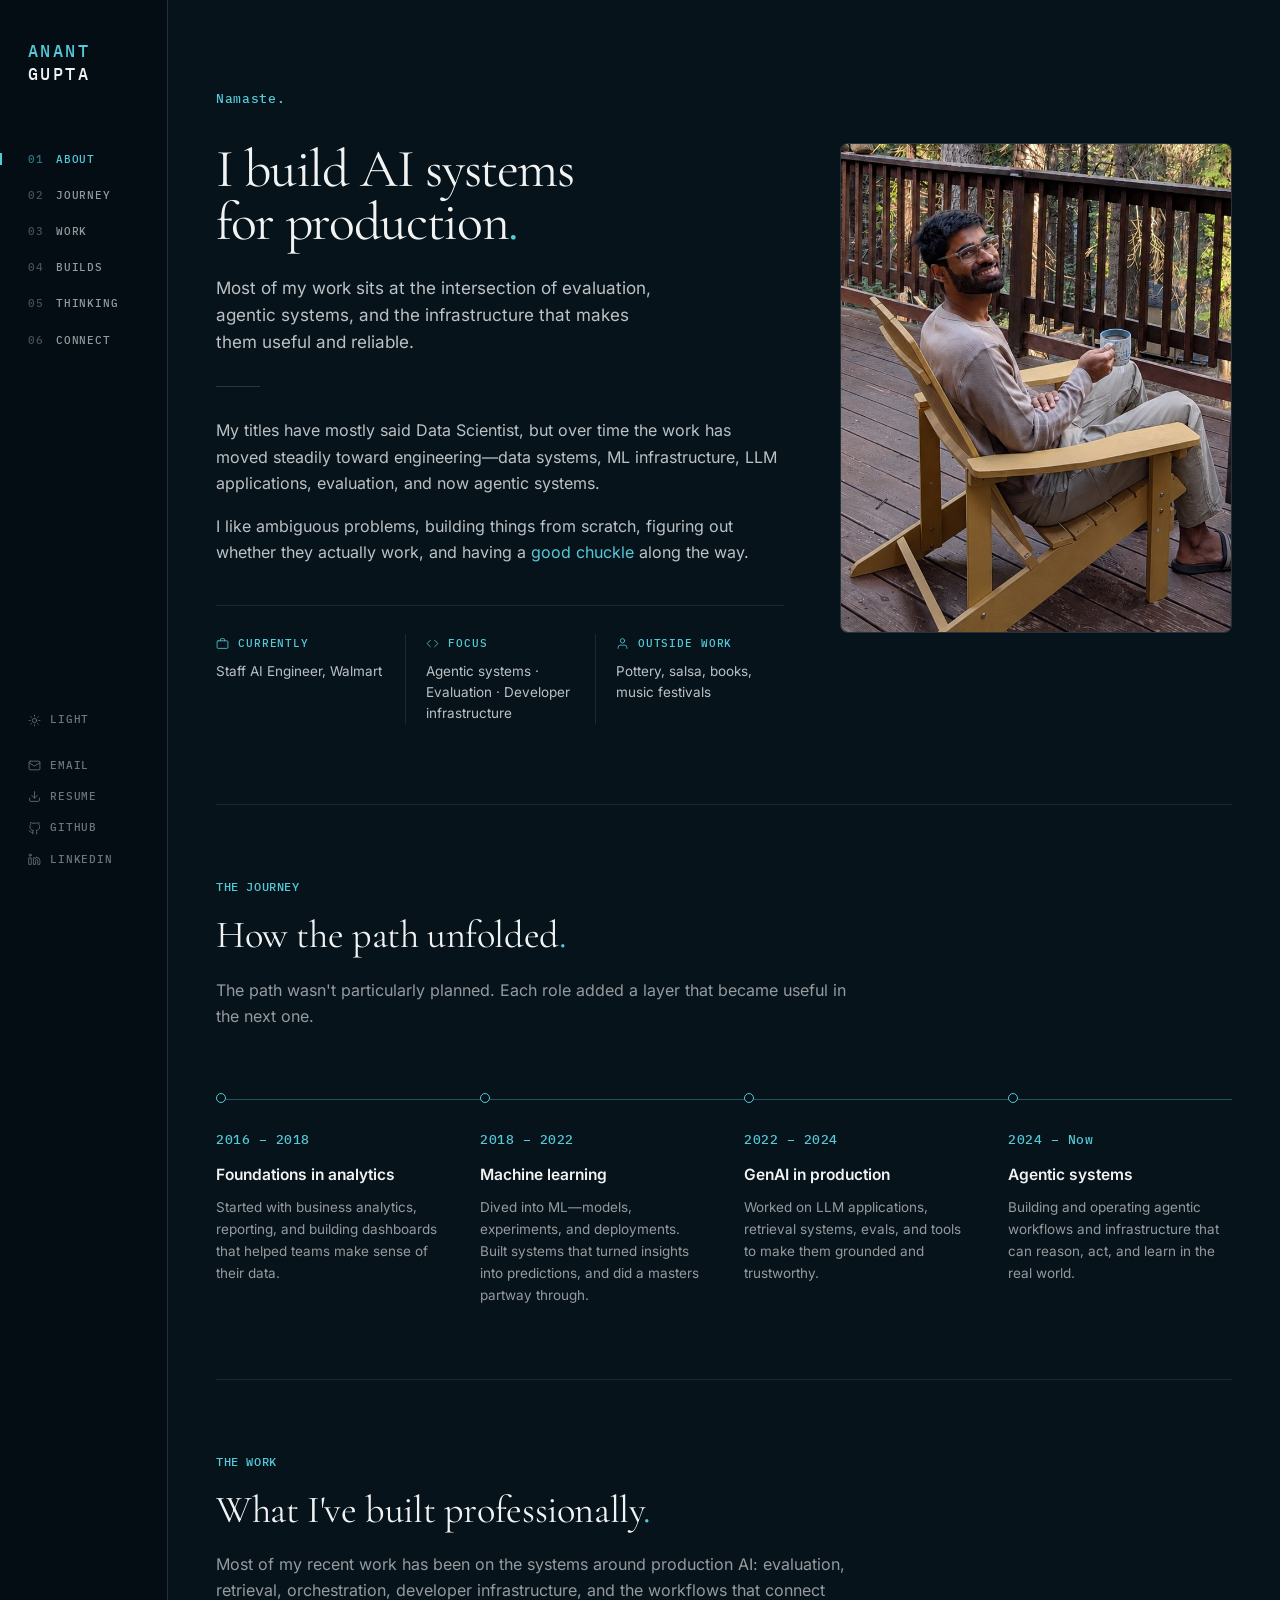
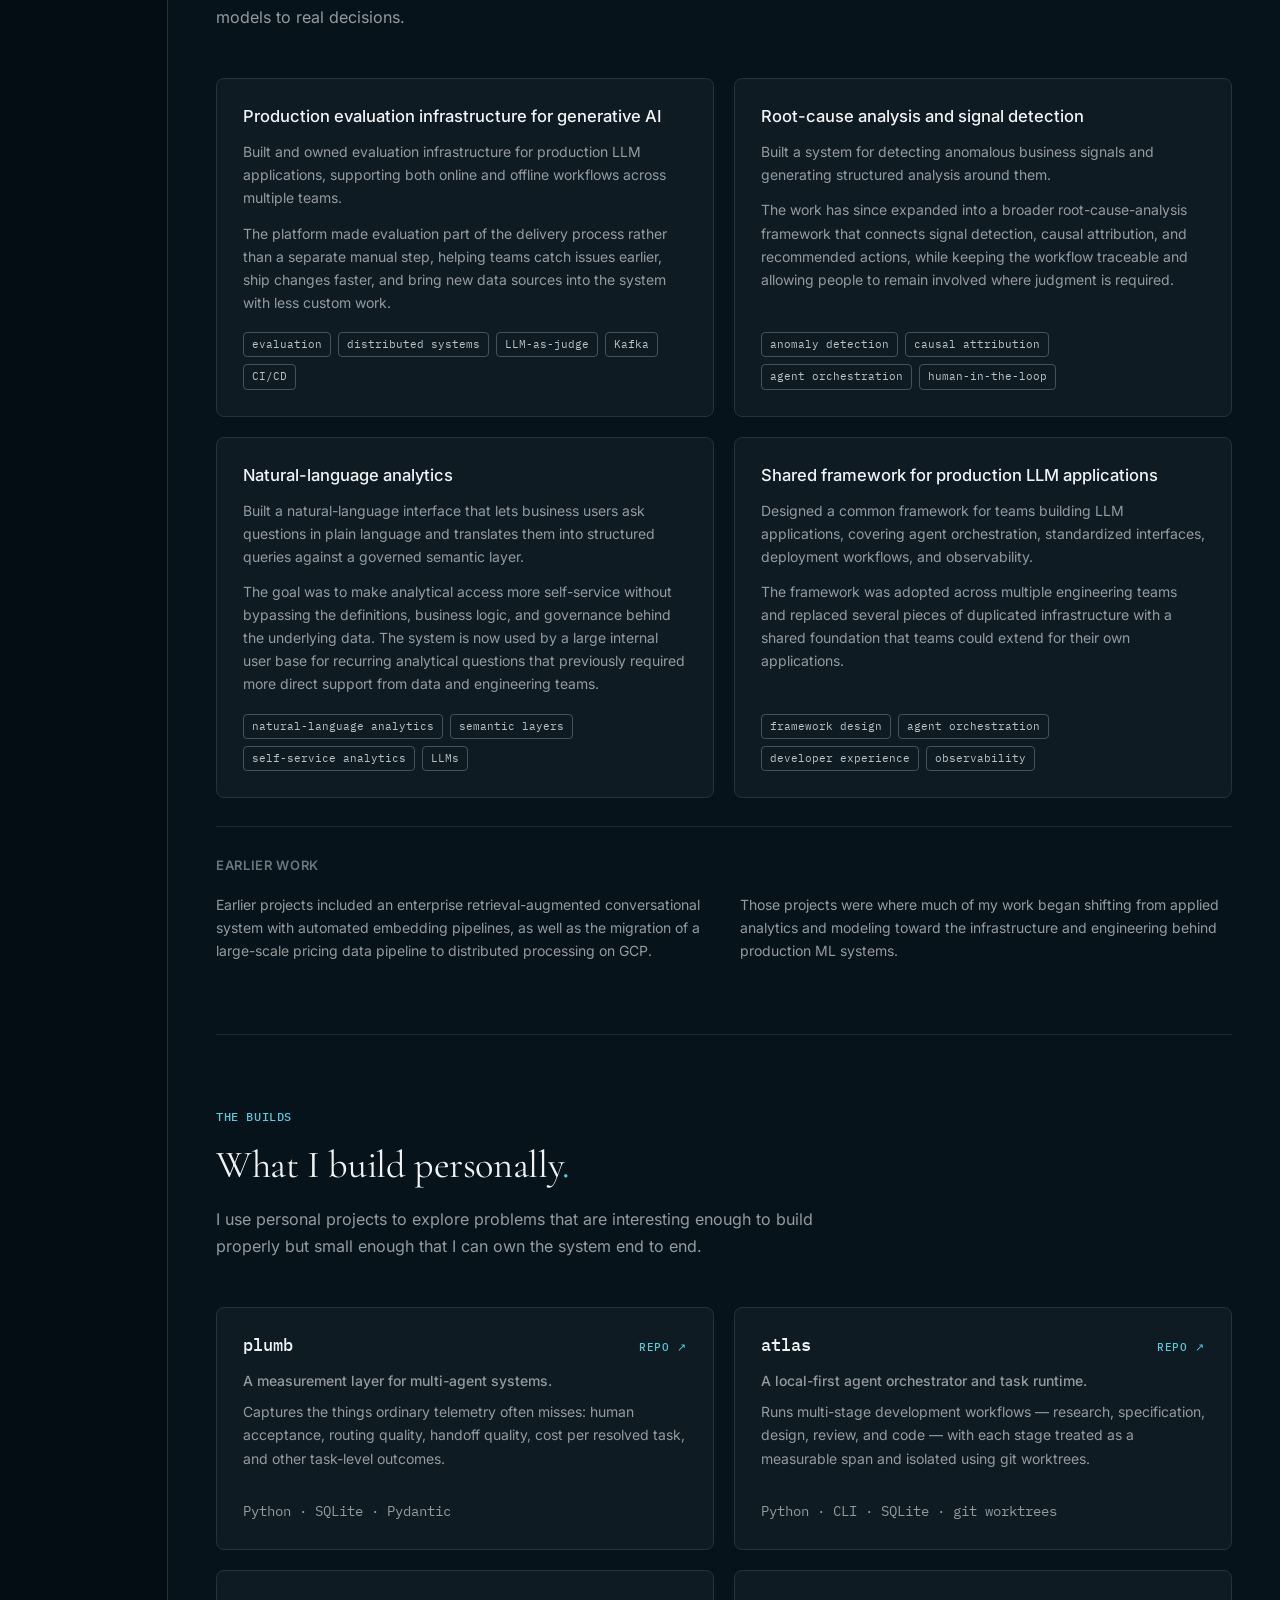
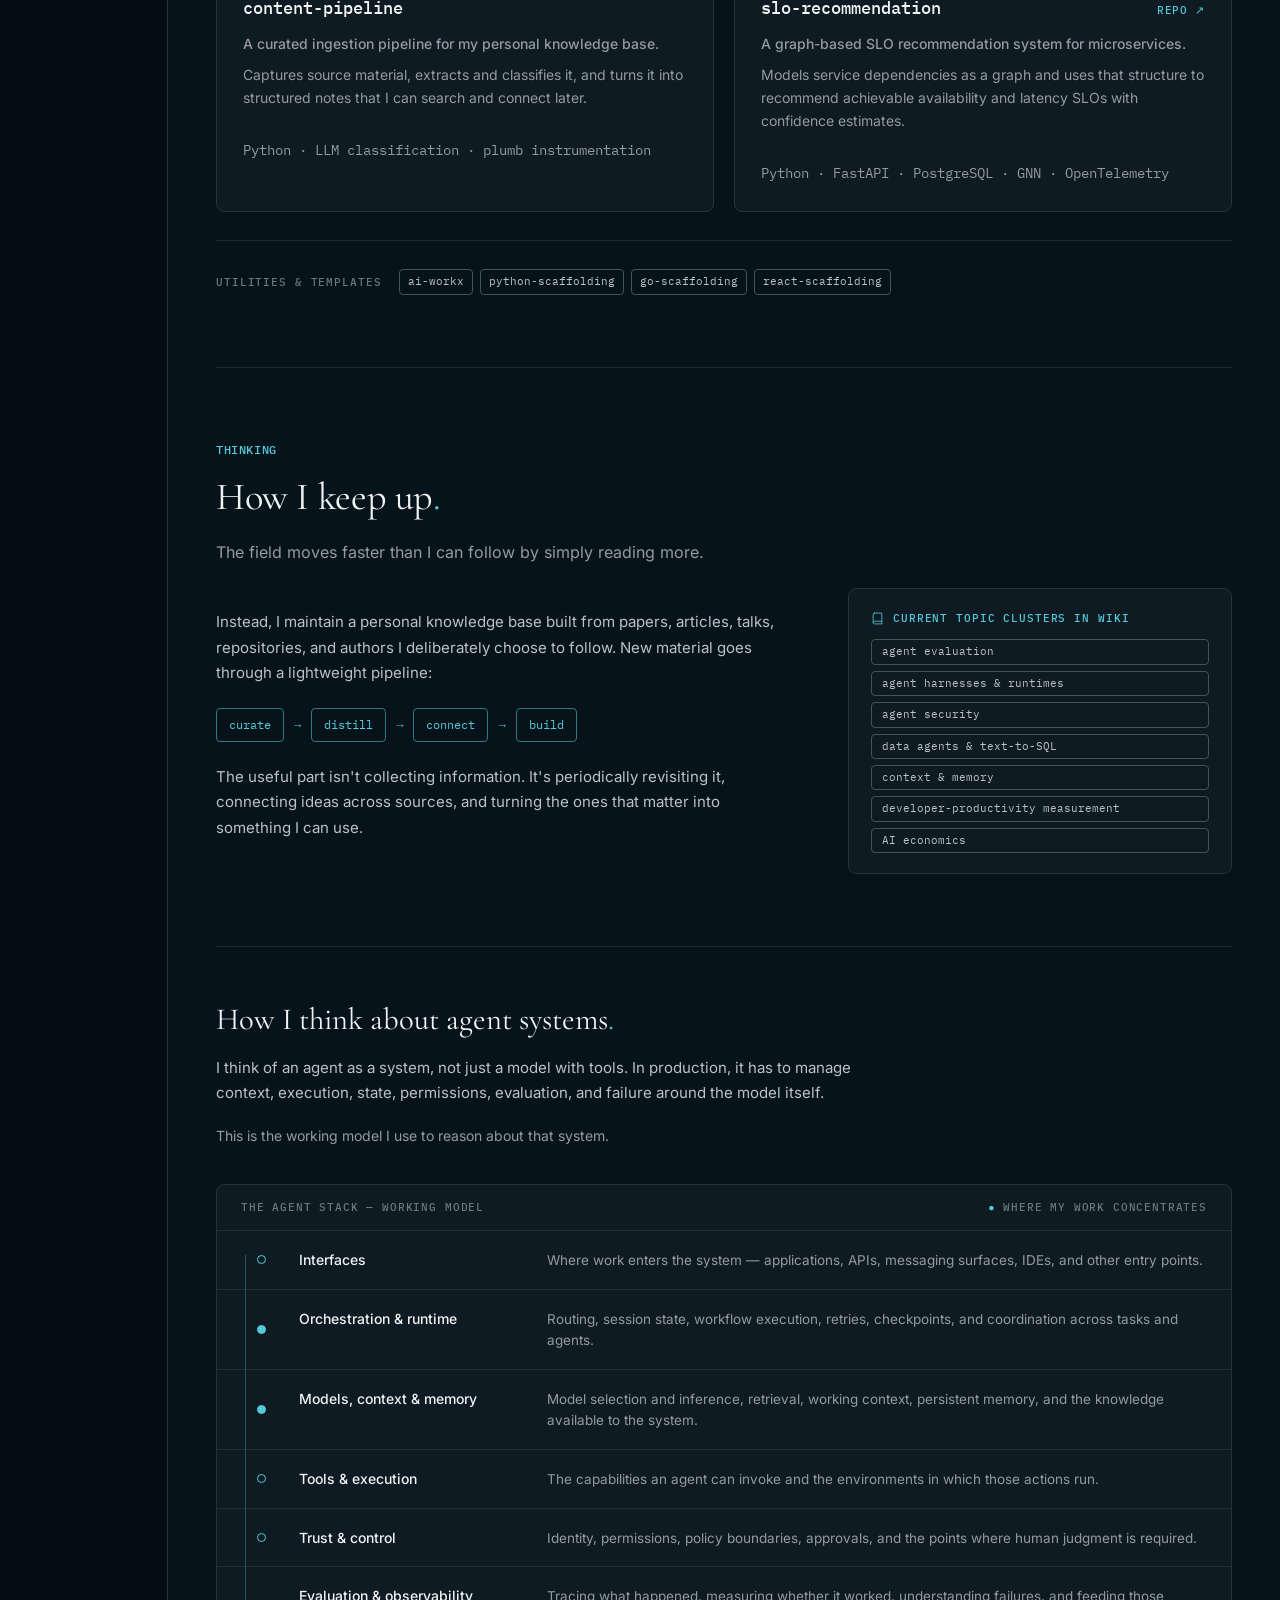
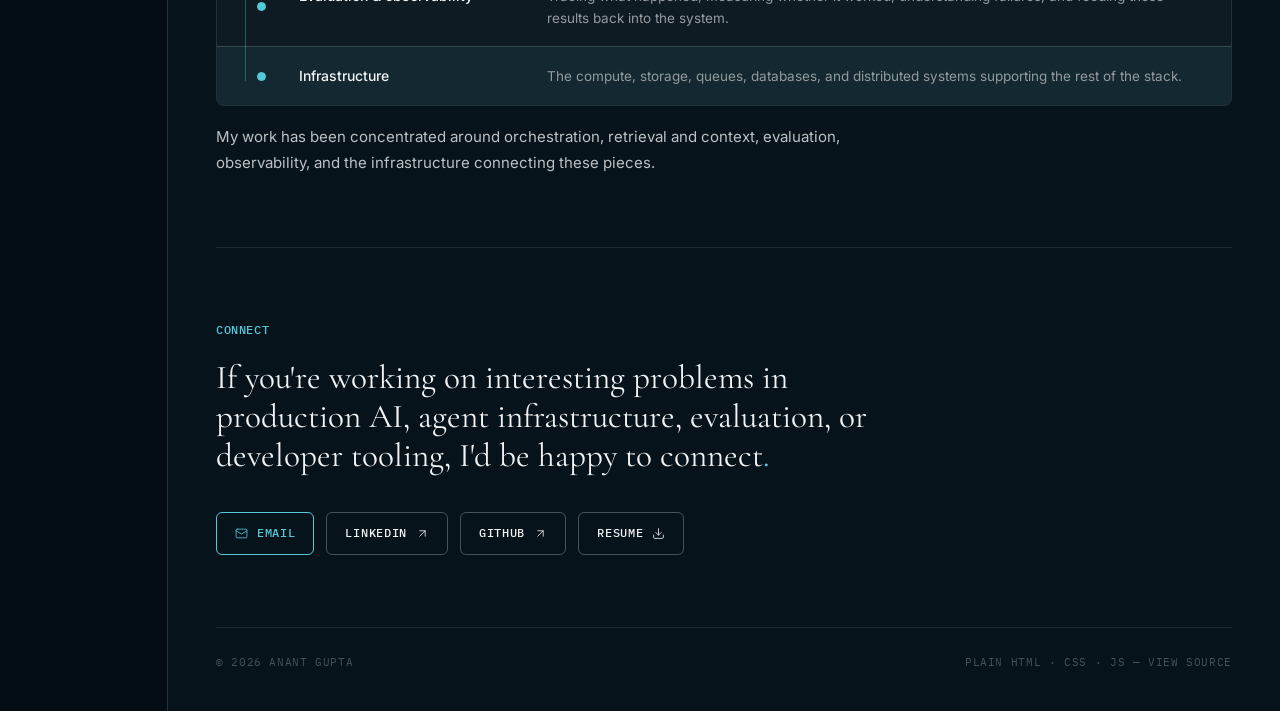
==== commit 17150eaf: "feat(portfolio): publish the resume and link it from the sidebar and Connect Adds assets/anant-gupta" ====
--- a/index.html
+++ b/index.html
@@ -80,6 +80,9 @@
       <a href="mailto:anant.gupta@utexas.edu">
         <svg viewBox="0 0 24 24" aria-hidden="true"><rect x="2" y="4" width="20" height="16" rx="2"/><path d="m22 7-10 6L2 7"/></svg>
         Email</a>
+      <a href="assets/anant-gupta-resume.pdf" target="_blank" rel="noopener">
+        <svg viewBox="0 0 24 24" aria-hidden="true"><path d="M21 15v4a2 2 0 0 1-2 2H5a2 2 0 0 1-2-2v-4M7 10l5 5 5-5M12 15V3"/></svg>
+        Resume</a>
       <a href="https://github.com/anant-gupta-utexas" target="_blank" rel="noopener">
         <svg viewBox="0 0 24 24" aria-hidden="true"><path d="M9 19c-5 1.5-5-2.5-7-3m14 6v-3.87a3.37 3.37 0 0 0-.94-2.61c3.14-.35 6.44-1.54 6.44-7A5.44 5.44 0 0 0 20 4.77 5.07 5.07 0 0 0 19.91 1S18.73.65 16 2.48a13.38 13.38 0 0 0-7 0C6.27.65 5.09 1 5.09 1A5.07 5.07 0 0 0 5 4.77a5.44 5.44 0 0 0-1.5 3.78c0 5.42 3.3 6.61 6.44 7A3.37 3.37 0 0 0 9 18.13V22"/></svg>
         GitHub</a>
@@ -371,6 +374,8 @@
         <svg viewBox="0 0 24 24" aria-hidden="true"><path d="M7 17 17 7M7 7h10v10"/></svg></a>
       <a class="btn" href="https://github.com/anant-gupta-utexas" target="_blank" rel="noopener">GitHub
         <svg viewBox="0 0 24 24" aria-hidden="true"><path d="M7 17 17 7M7 7h10v10"/></svg></a>
+      <a class="btn" href="assets/anant-gupta-resume.pdf" target="_blank" rel="noopener">Resume
+        <svg viewBox="0 0 24 24" aria-hidden="true"><path d="M21 15v4a2 2 0 0 1-2 2H5a2 2 0 0 1-2-2v-4M7 10l5 5 5-5M12 15V3"/></svg></a>
     </div>
 
   </section>
